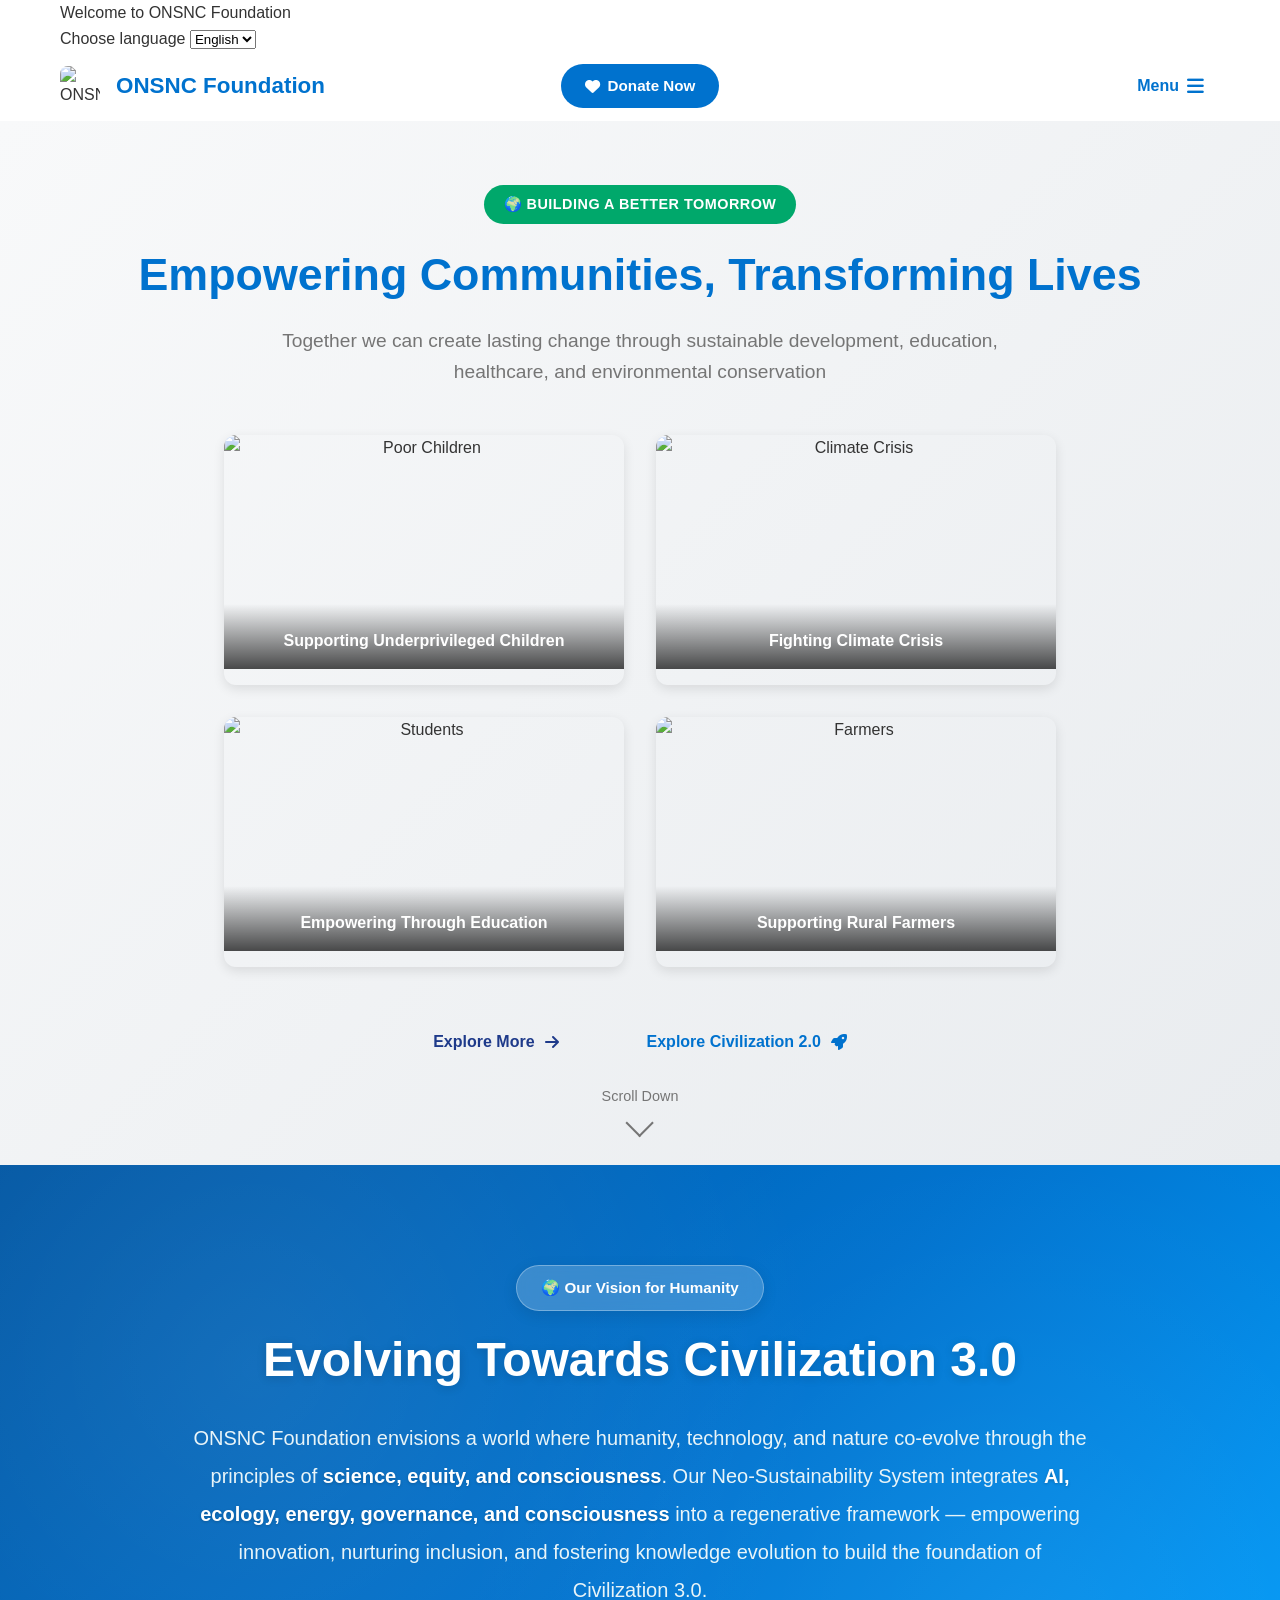
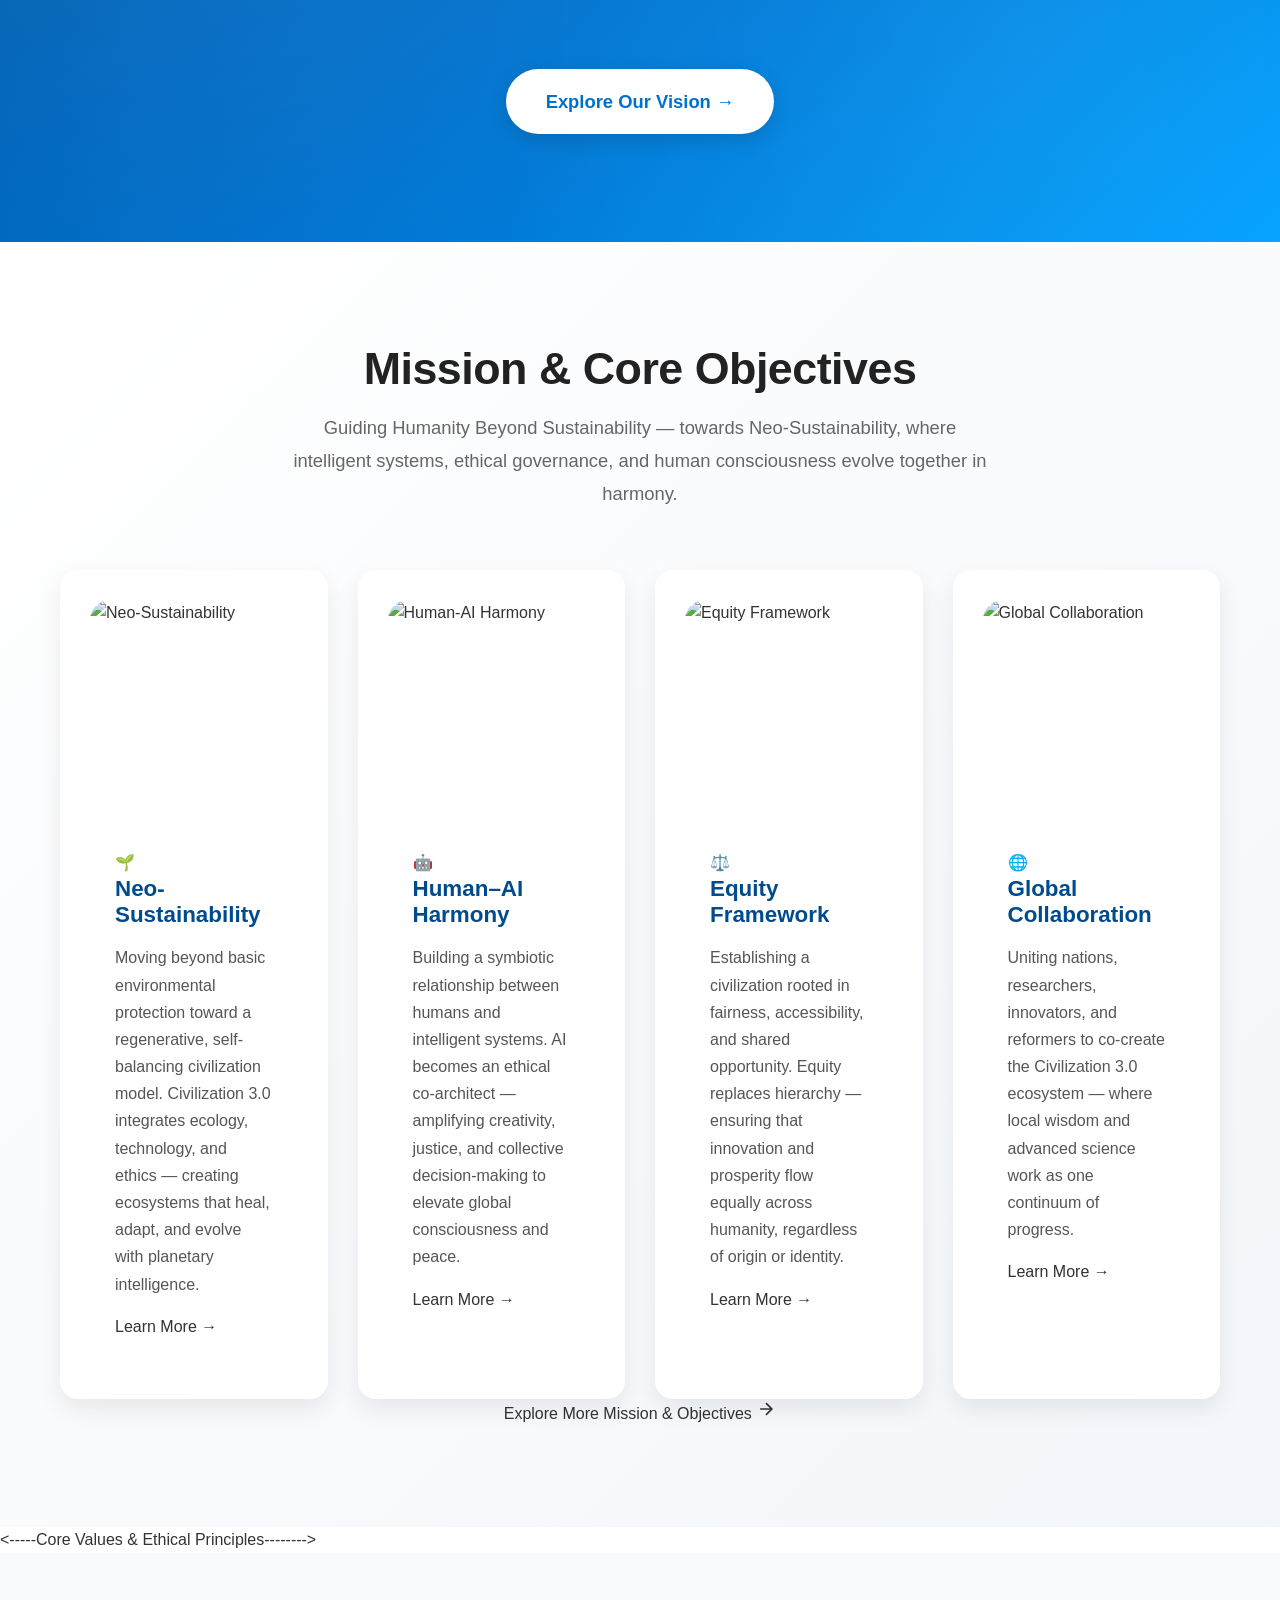
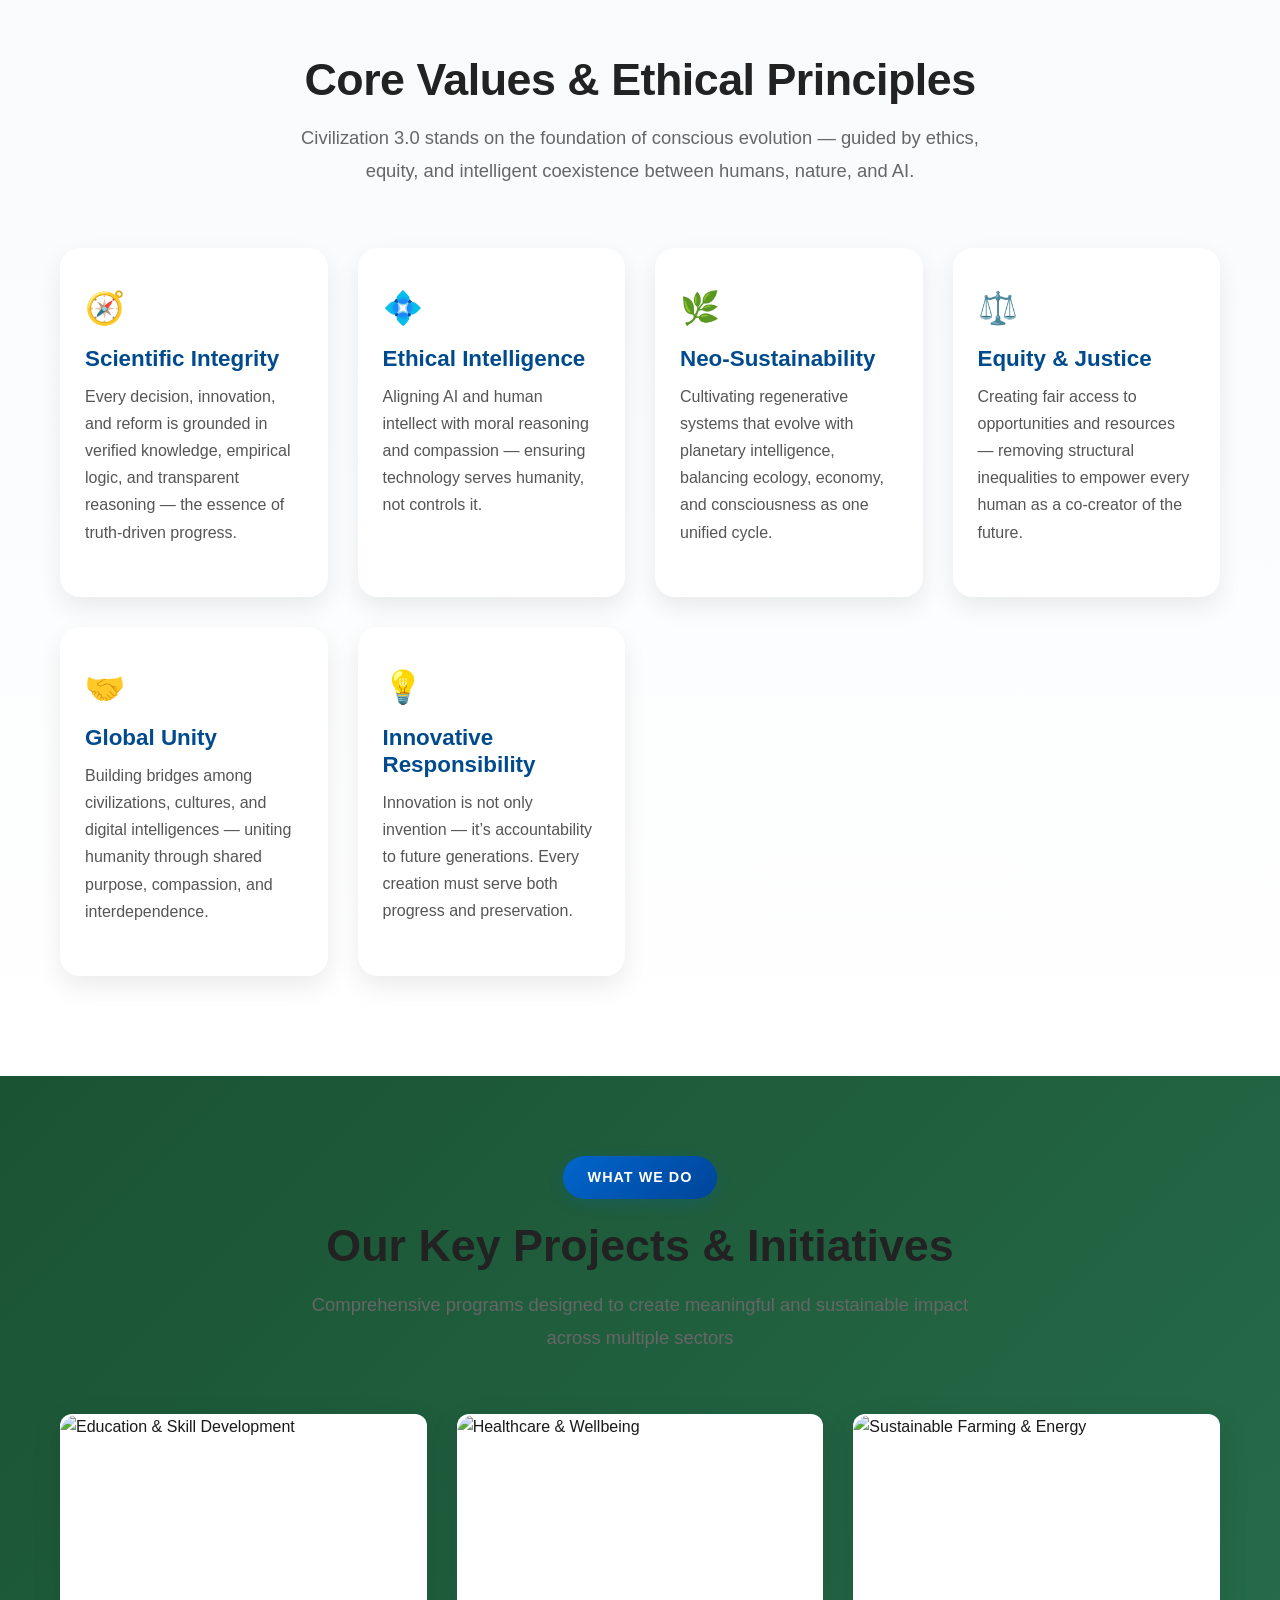
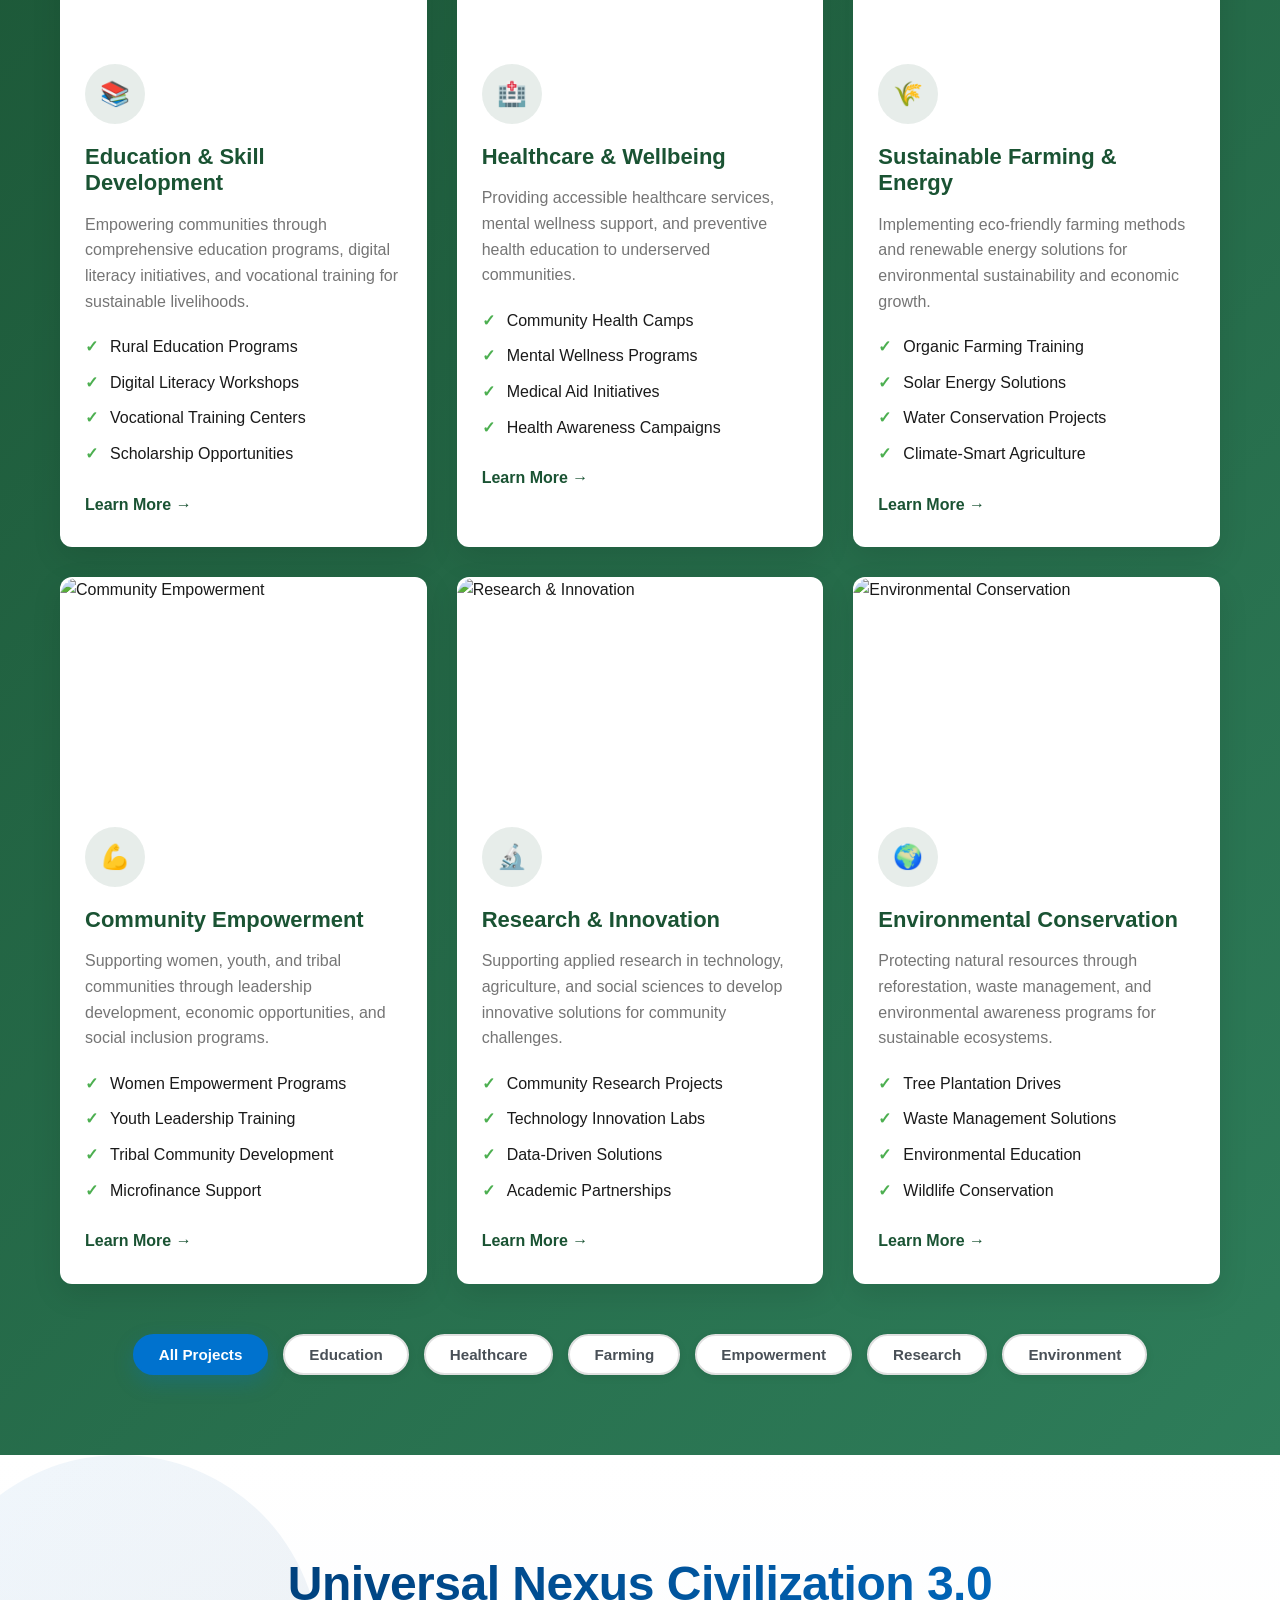
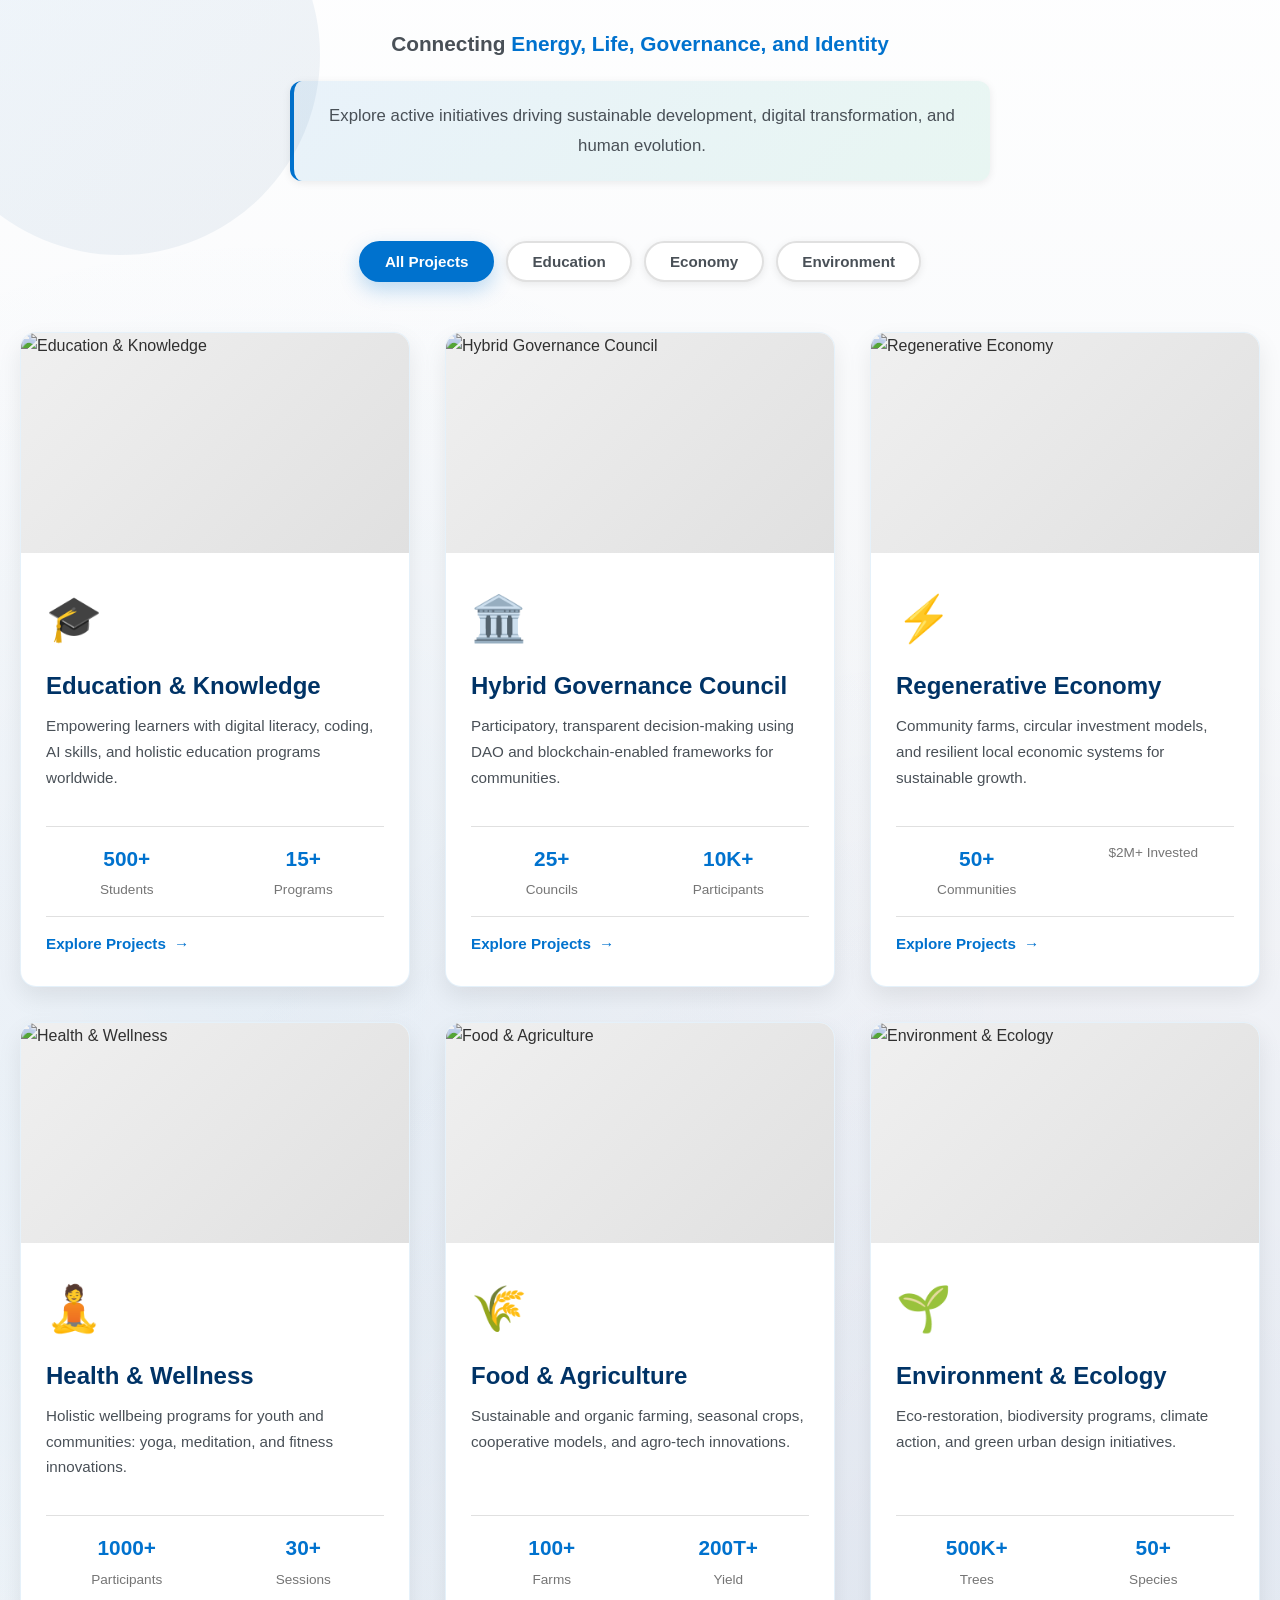
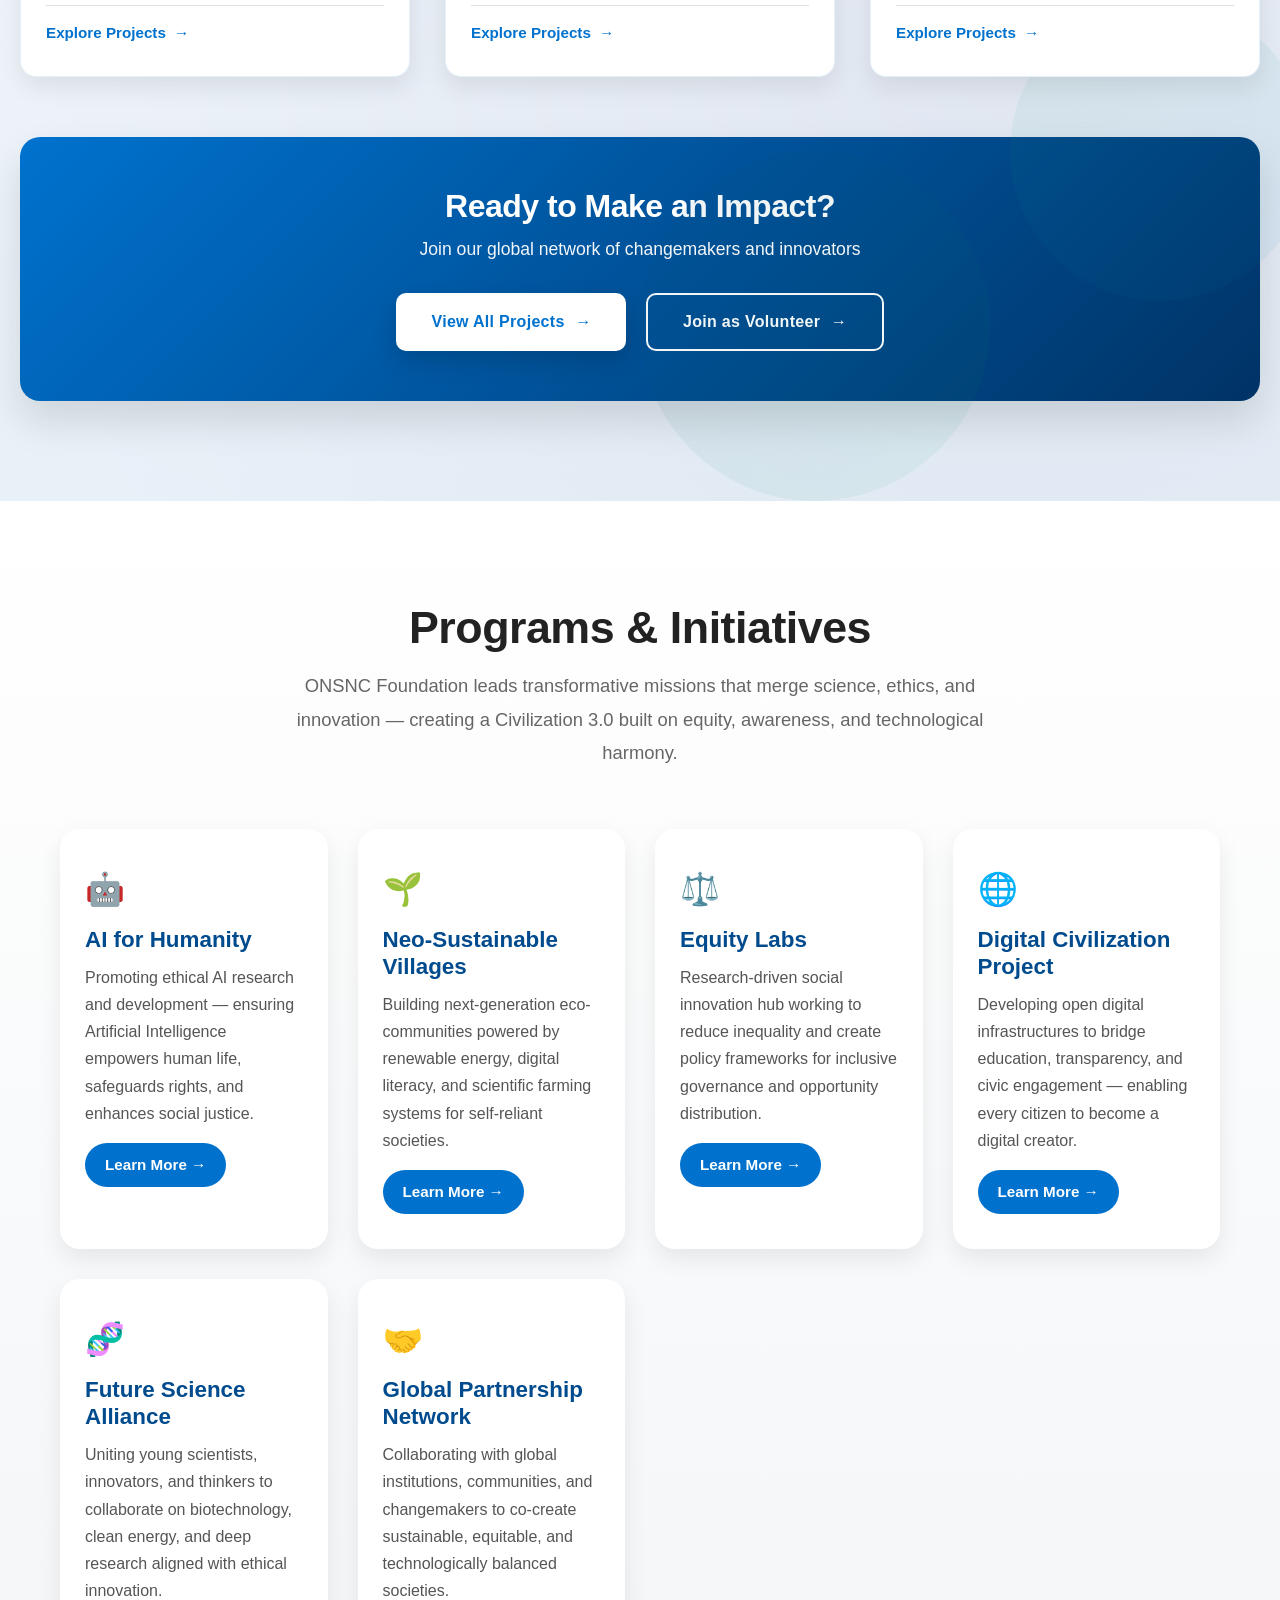
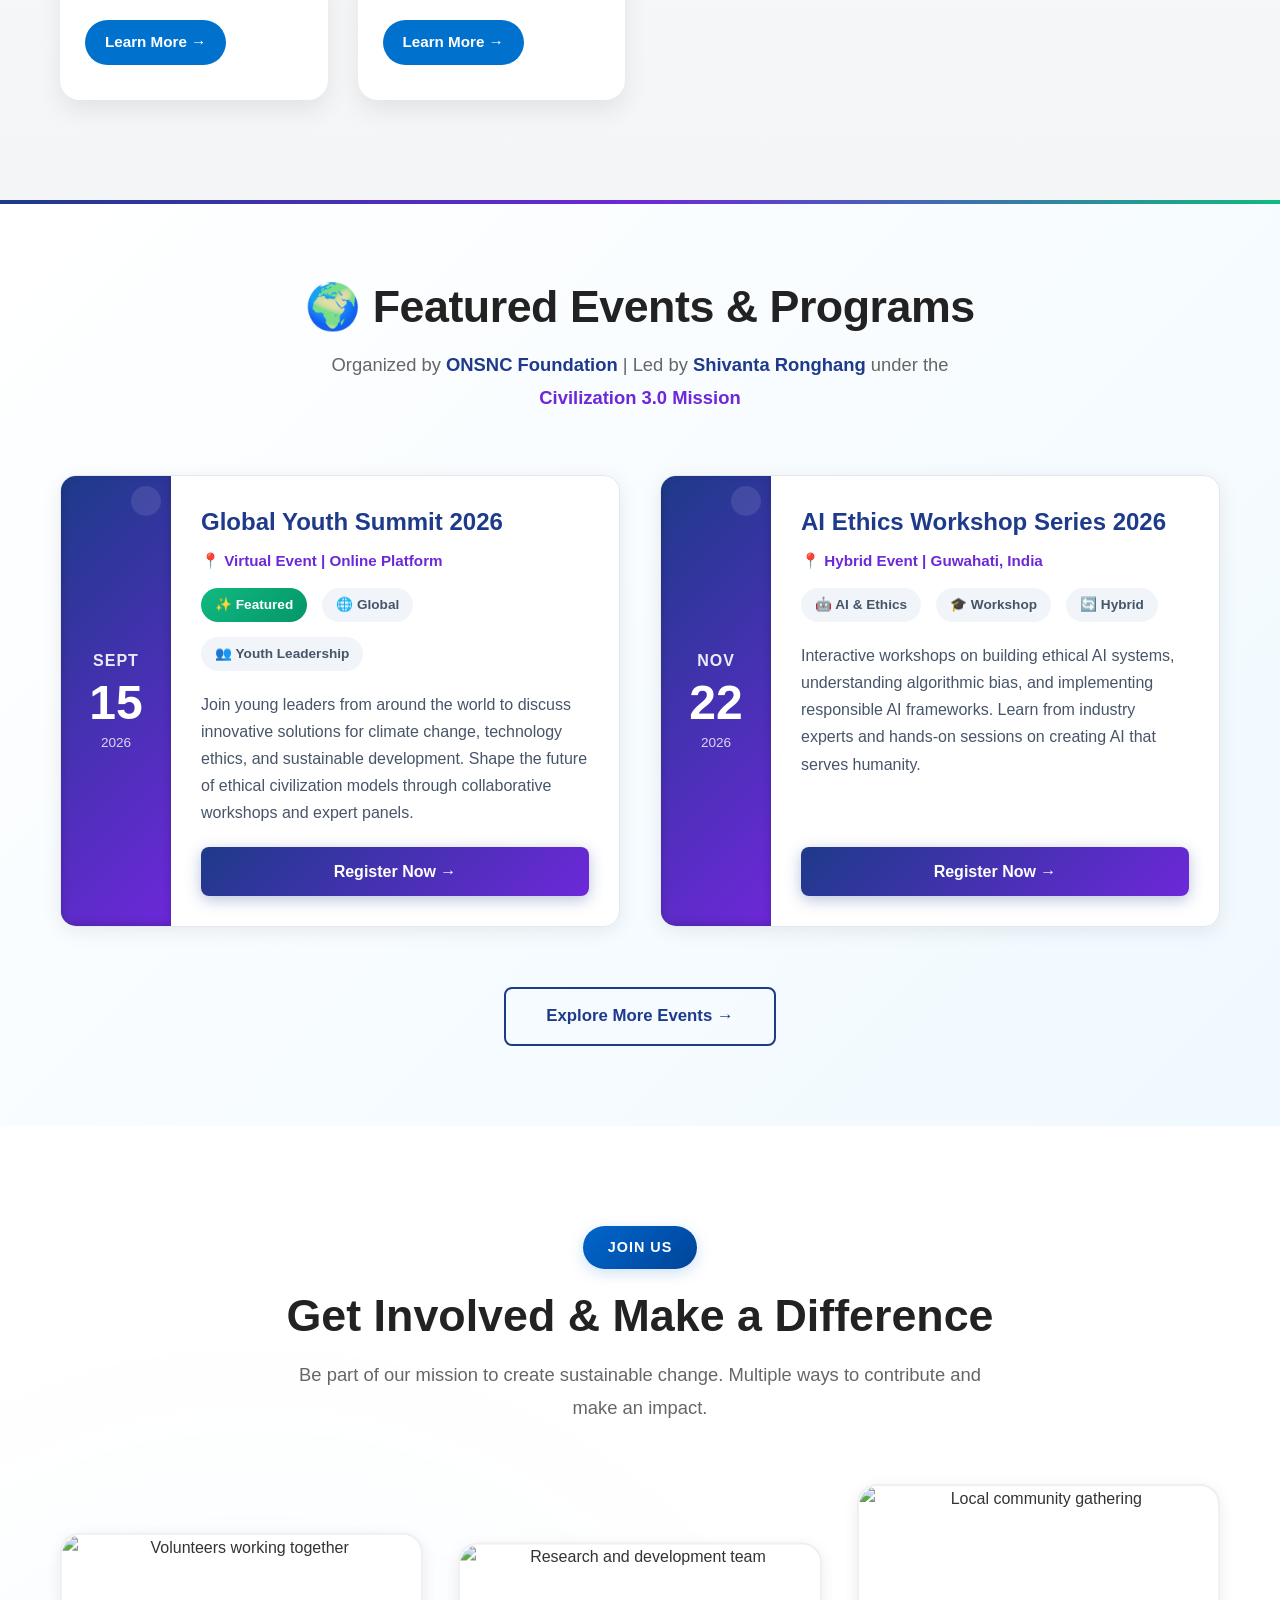
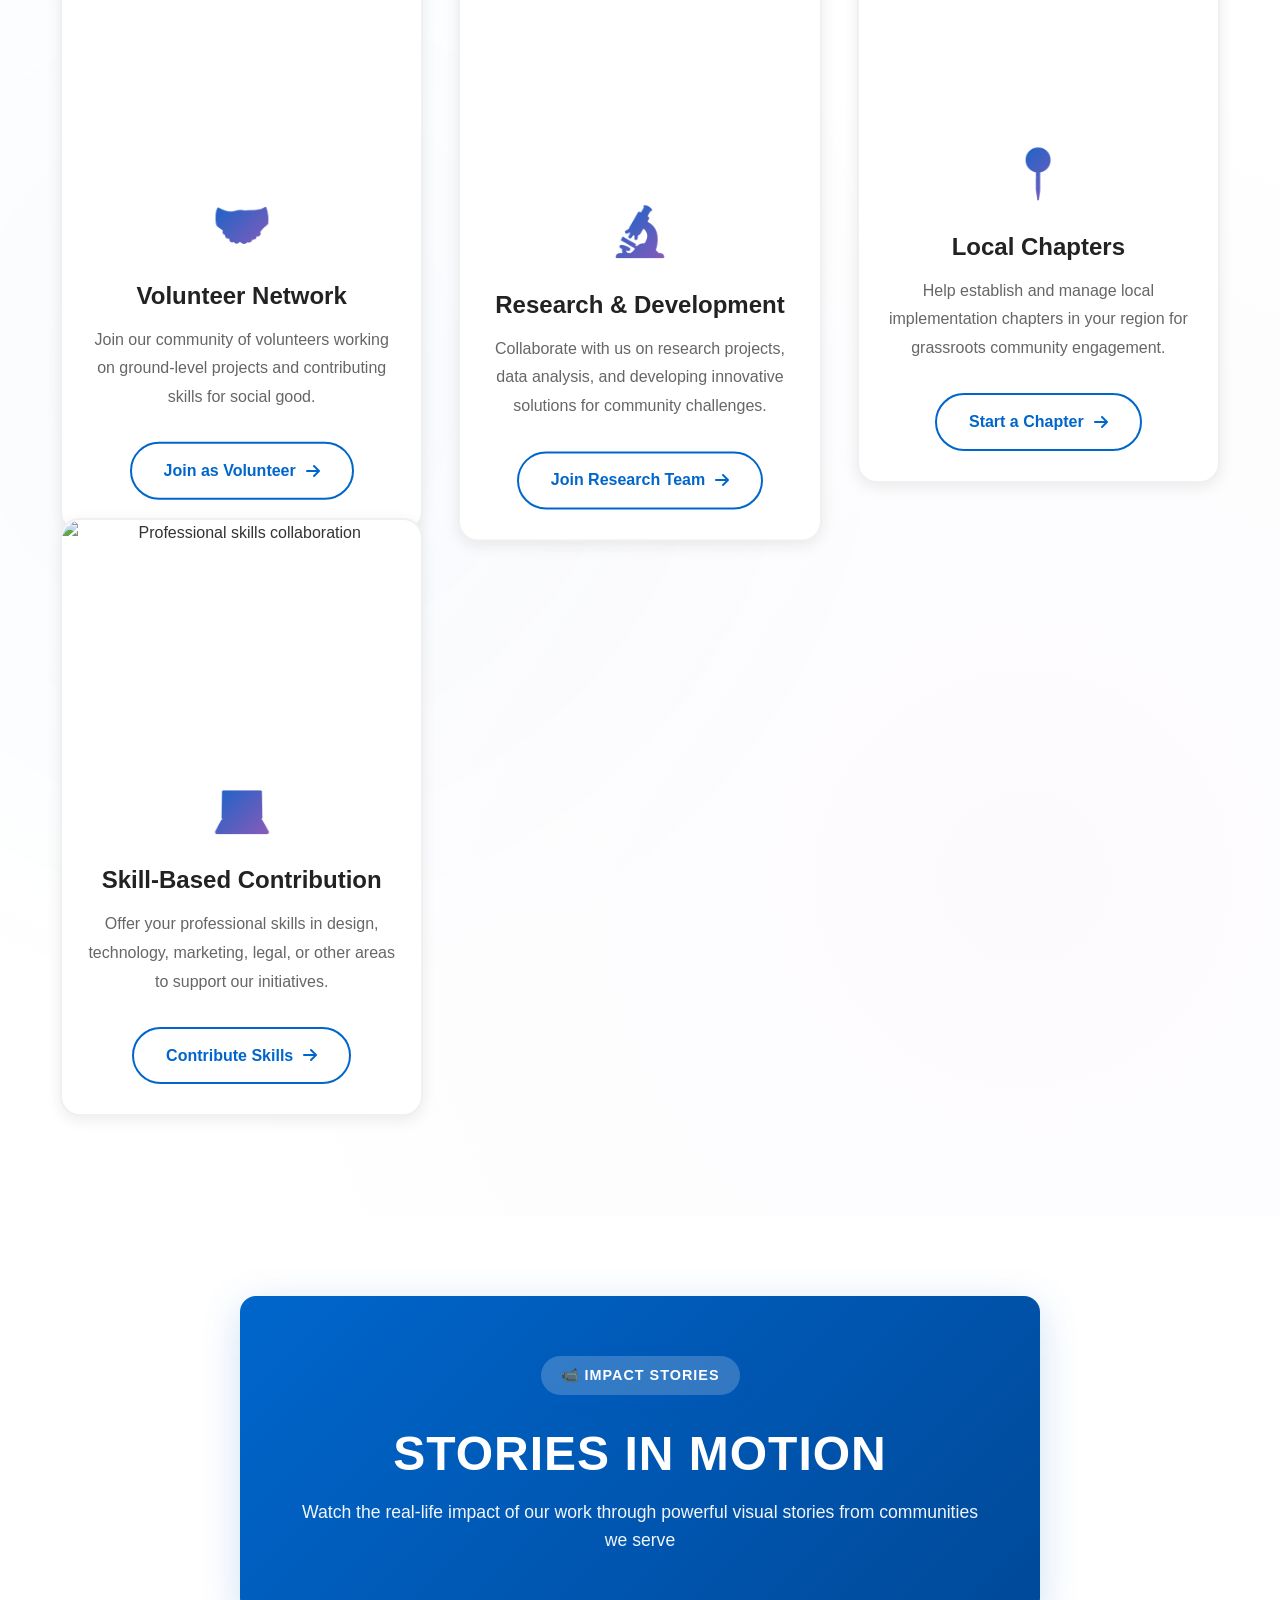
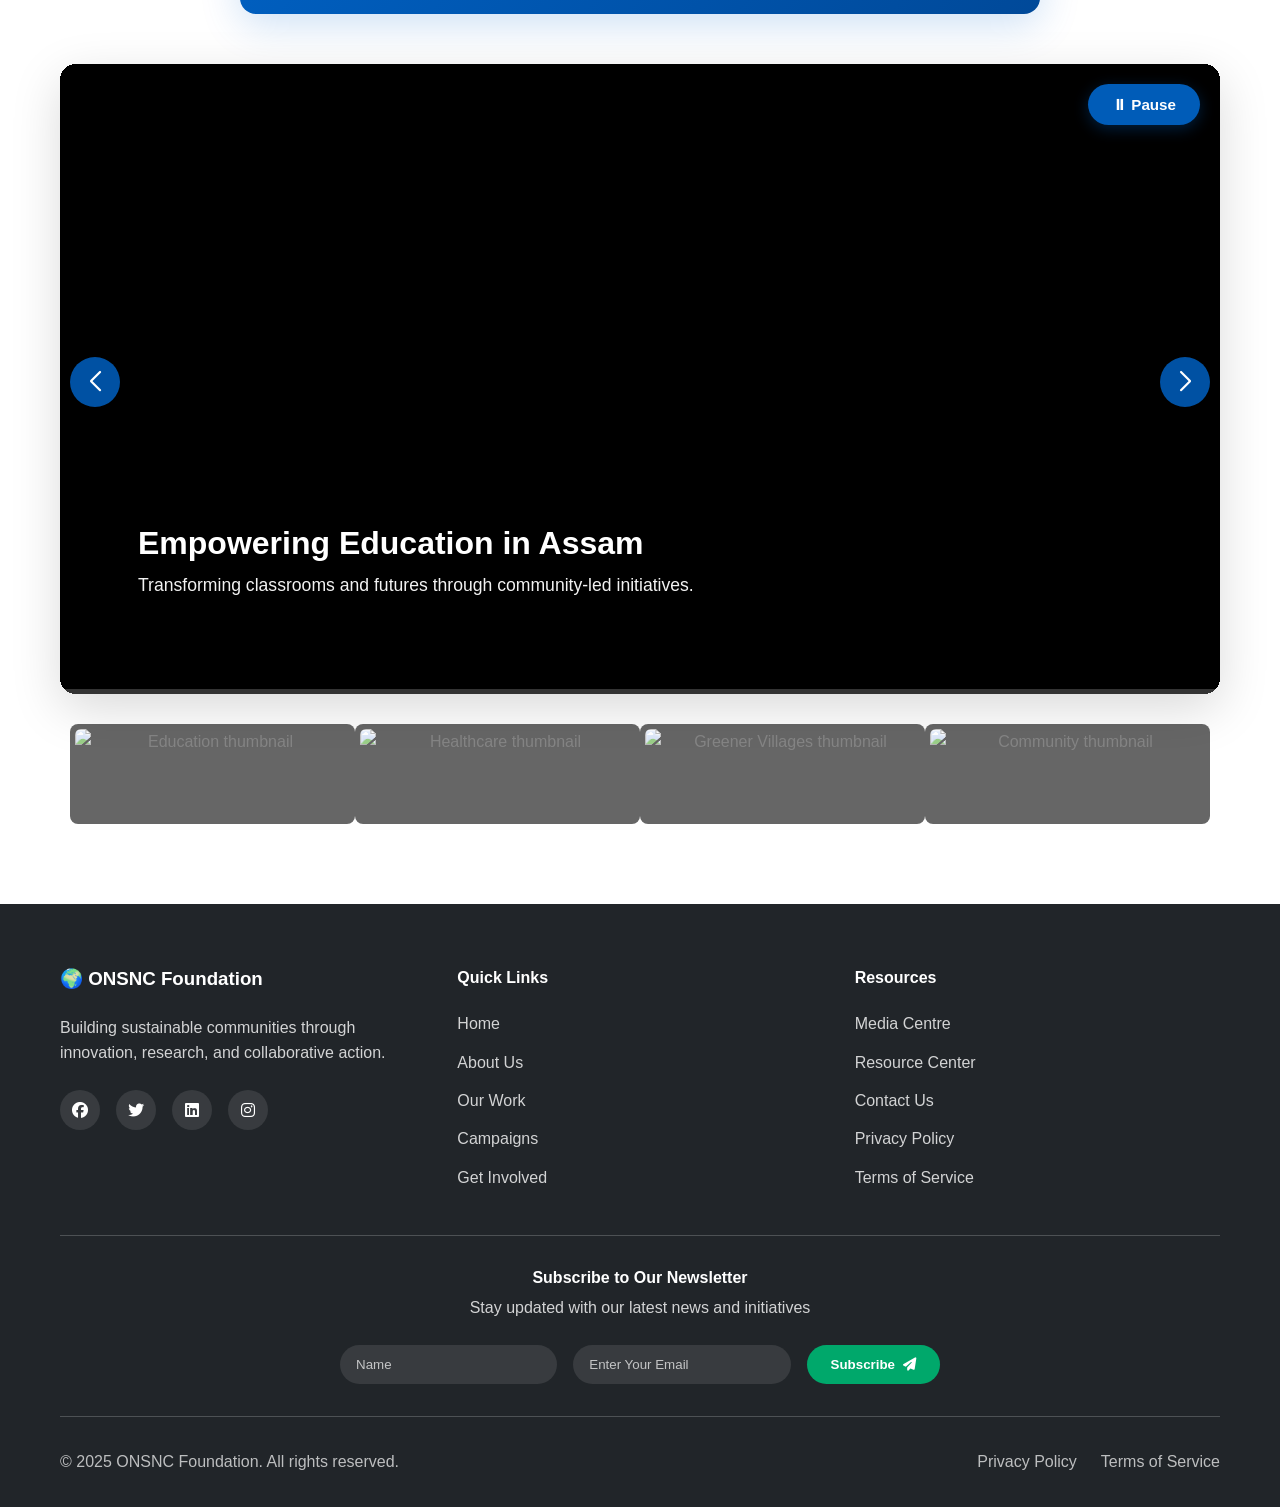
==== index.html @ ec555a2a "Update index.html" ====
<!DOCTYPE html>
<html lang="en">
<head>
  <meta charset="UTF-8">
  <meta name="viewport" content="width=device-width, initial-scale=1.0">
  <title>ONSNC Foundation - Building a Better Tomorrow</title>
  <meta name="description" content="ONSNC Foundation - Driving sustainable community projects, research, and global impact initiatives">
  <link href="https://fonts.googleapis.com/css2?family=Poppins:wght@300;400;600;700;800&display=swap" rel="stylesheet">
  <link rel="stylesheet" href="https://cdnjs.cloudflare.com/ajax/libs/font-awesome/6.4.0/css/all.min.css">
  <!-- Swiper CSS -->
  <link rel="stylesheet" href="https://cdn.jsdelivr.net/npm/swiper@11/swiper-bundle.min.css"/>
  
  <!-- Global CSS -->
  <link rel="stylesheet" href="global.css">
  
  <!-- Section CSS Files -->
  <link rel="stylesheet" href="hero-section.css">
    <link rel="stylesheet" href="ngo-vision-section.css">
  <link rel="stylesheet" href="mission-section.css">
  <link rel="stylesheet" href="values-ethical-principles-section.css">
  <link rel="stylesheet" href="project-initiatives.css">
  <link rel="stylesheet" href="project-section.css">
  <link rel="stylesheet" href="programs-initiatives-section.css">
  <link rel="stylesheet" href="events-section.css">
  <link rel="stylesheet" href="get-involved-section.css">
  <link rel="stylesheet" href="media-section.css">
  <link rel="stylesheet" href="ngo-stories-motion.css">
</head>
<body>

  <!-- 🌐 Top Header with Language Switcher -->
  <div class="container">
    <a href="/" class="brand" id="onsnc-brand" aria-label="ONSNC Foundation" data-i18n="hero_title">Welcome to ONSNC Foundation</a>

    <div class="lang-switch" aria-label="Language selector">
      <label for="lang-select" class="visually-hidden" id="lang-label" data-i18n="arialanglabel">Choose language</label>
      <select id="lang-select" aria-labelledby="lang-label" aria-live="polite">
        <option value="en">English</option>
        <option value="hi">हिन्दी</option>
        <option value="as">অসমীয়া</option>
      </select>
    </div>
  </div>

  <!-- ================= HEADER SECTION ================= -->
  <header id="header">
    <nav class="navbar">
      <div class="nav-container">
        <!-- Left: Logo + Foundation Name -->
        <div class="header-left">
          <div class="logo">
            <a href="index.html">
              <img src="https://via.placeholder.com/40x40?text=ONSNC" alt="ONSNC Foundation Logo" class="logo-img">
            </a>
          </div>
          <div class="foundation-name">
            <h1>ONSNC Foundation</h1>
          </div>
        </div>

        <!-- Center: Donate Now Button -->
        <div class="header-center">
          <a href="donate.html" class="btn-donate-header">
            <i class="fas fa-heart"></i>
            <span>Donate Now</span>
          </a>
        </div>

        <!-- Right: Navigation Menu -->
        <div class="header-right">
          <button class="nav-menu-btn" id="navMenuBtn">
            <span class="menu-text">Menu</span>
            <i class="fas fa-bars"></i>
          </button>
        </div>
      </div>
      
      <!-- Dropdown Navigation Menu -->
      <div class="nav-dropdown-panel" id="navDropdownPanel">
        <ul class="nav-dropdown-list">
          <li><a href="index.html"><i class="fas fa-home"></i> Home</a></li>
          <li><a href="about.html"><i class="fas fa-info-circle"></i> About Us</a></li>
          <li><a href="ourwork.html"><i class="fas fa-briefcase"></i> Our Work</a></li>
          <li><a href="campaigns.html"><i class="fas fa-bullhorn"></i> Campaigns</a></li>
          <li><a href="get-involved.html"><i class="fas fa-hands-helping"></i> Get Involved</a></li>
          <li><a href="media-center.html"><i class="fas fa-photo-video"></i> Media Centre</a></li>
          <li><a href="resources"><i class="fas fa-book"></i> Resource Center</a></li>
          <li><a href="ngo-contact.html"><i class="fas fa-envelope"></i> Contact Us</a></li>
          <li class="donate-link-mobile">
            <a href="donate.html" class="btn-donate-menu">
              <i class="fas fa-heart"></i>
              <span>Donate Now</span>
            </a>
          </li>
        </ul>
      </div>
    </nav>
  </header>
  


  <!-- ================= HERO SECTION ================= -->
  <section id="ngo-hero">
    <div class="hero-content-wrapper">
      <div class="hero-content">
        <span class="hero-badge">🌍 Building a Better Tomorrow</span>
        <h1 class="hero-title">
          <span class="title-highlight">Empowering Communities, Transforming Lives</span>
        </h1>
        <p class="hero-description">Together we can create lasting change through sustainable development, education, healthcare, and environmental conservation</p>
        
        <!-- Photo Grid - 2 columns (left and right) -->
        <div class="hero-photo-grid">
          <!-- Left Column -->
          <div class="hero-photo-column">
            <div class="hero-photo-item">
              <img src="https://images.unsplash.com/photo-1488521787991-ed7bbaae773c?w=400&h=300&fit=crop" alt="Poor Children" class="hero-photo">
              <p class="photo-tagline">Supporting Underprivileged Children</p>
            </div>
            <div class="hero-photo-item">
              <img src="https://images.unsplash.com/photo-1503676260728-1c00da094a0b?w=400&h=300&fit=crop" alt="Students" class="hero-photo">
              <p class="photo-tagline">Empowering Through Education</p>
            </div>
          </div>
          
          <!-- Right Column -->
          <div class="hero-photo-column">
            <div class="hero-photo-item">
              <img src="https://images.unsplash.com/photo-1611273426858-450d8e3c9fce?w=400&h=300&fit=crop" alt="Climate Crisis" class="hero-photo">
              <p class="photo-tagline">Fighting Climate Crisis</p>
            </div>
            <div class="hero-photo-item">
              <img src="https://images.unsplash.com/photo-1625246333195-78d9c38ad449?w=400&h=300&fit=crop" alt="Farmers" class="hero-photo">
              <p class="photo-tagline">Supporting Rural Farmers</p>
            </div>
          </div>
        </div>
        
        <div class="hero-buttons">
          <a href="projects.html" class="btn btn-explore">
            <span>Explore More</span>
            <i class="fas fa-arrow-right"></i>
          </a>
          <a href="#civilization-nexus" class="btn btn-civilization">
            <span>Explore Civilization 2.0</span>
            <i class="fas fa-rocket"></i>
          </a>
        </div>
      </div>
    </div>

    <div class="scroll-indicator">
      <span>Scroll Down</span>
      <div class="scroll-arrow"></div>
    </div>
  </section>


  <!-- ================= ONSNC Foundation – Vision Section ================= -->
<section class="ngo-vision-section" id="vision">
  <div class="vision-container">
    <header class="vision-header">
      <span class="vision-badge">🌍 Our Vision for Humanity</span>
      <h2 class="vision-title">Evolving Towards Civilization 3.0</h2>
      <p class="vision-paragraph">
        ONSNC Foundation envisions a world where humanity, technology, and nature co-evolve through the principles of <span class="highlight-text">science, equity, and consciousness</span>. 
        Our Neo-Sustainability System integrates <span class="highlight-text">AI, ecology, energy, governance, and consciousness</span> into a regenerative framework — empowering innovation, nurturing inclusion, and fostering knowledge evolution to build the foundation of Civilization 3.0.
      </p>
    </header>

    <div class="vision-cta">
      <a href="vision.html" class="vision-btn">Explore Our Vision →</a>
    </div>
  </div>
</section>
  
  
  <!-- ================= MISSION SECTION ================= -->
<!-- ================= MISSION SECTION HTML ================= -->
<section id="mission" class="mission-section">
  <div class="mission-container">
    <div class="section-header">
      <h2 class="section-title">Mission & Core Objectives</h2>
      <p class="section-subtitle">
        Guiding Humanity Beyond Sustainability — towards <span class="highlight">Neo-Sustainability</span>, where
        intelligent systems, ethical governance, and human consciousness evolve
        together in harmony.
      </p>
    </div>

    <div class="mission-grid">
      <!-- Card 1: Neo-Sustainability -->
      <div class="mission-card">
        <div class="card-image">
          <img src="https://images.unsplash.com/photo-1441974231531-c6227db76b6e?w=400&h=250&fit=crop" alt="Neo-Sustainability" loading="lazy">
        </div>
        <div class="card-content">
          <div class="icon-wrapper">🌱</div>
          <h3>Neo-Sustainability</h3>
          <p>
            Moving beyond basic environmental protection toward a regenerative,
            self-balancing civilization model. Civilization 3.0 integrates ecology,
            technology, and ethics — creating ecosystems that heal, adapt, and evolve
            with planetary intelligence.
          </p>
          <a href="#neo-sustainability" class="learn-more-btn">
            Learn More <span class="arrow">→</span>
          </a>
        </div>
      </div>

      <!-- Card 2: Human-AI Harmony -->
      <div class="mission-card">
        <div class="card-image">
          <img src="https://images.unsplash.com/photo-1677442136019-21780ecad995?w=400&h=250&fit=crop" alt="Human-AI Harmony" loading="lazy">
        </div>
        <div class="card-content">
          <div class="icon-wrapper">🤖</div>
          <h3>Human–AI Harmony</h3>
          <p>
            Building a symbiotic relationship between humans and intelligent systems.
            AI becomes an ethical co-architect — amplifying creativity, justice, and
            collective decision-making to elevate global consciousness and peace.
          </p>
          <a href="#ai-harmony" class="learn-more-btn">
            Learn More <span class="arrow">→</span>
          </a>
        </div>
      </div>

      <!-- Card 3: Equity Framework -->
      <div class="mission-card">
        <div class="card-image">
          <img src="https://images.unsplash.com/photo-1529070538774-1843cb3265df?w=400&h=250&fit=crop" alt="Equity Framework" loading="lazy">
        </div>
        <div class="card-content">
          <div class="icon-wrapper">⚖️</div>
          <h3>Equity Framework</h3>
          <p>
            Establishing a civilization rooted in fairness, accessibility, and shared
            opportunity. Equity replaces hierarchy — ensuring that innovation and
            prosperity flow equally across humanity, regardless of origin or identity.
          </p>
          <a href="#equity" class="learn-more-btn">
            Learn More <span class="arrow">→</span>
          </a>
        </div>
      </div>

      <!-- Card 4: Global Collaboration -->
      <div class="mission-card">
        <div class="card-image">
          <img src="https://images.unsplash.com/photo-1551836022-d5d88e9218df?w=400&h=250&fit=crop" alt="Global Collaboration" loading="lazy">
        </div>
        <div class="card-content">
          <div class="icon-wrapper">🌐</div>
          <h3>Global Collaboration</h3>
          <p>
            Uniting nations, researchers, innovators, and reformers to co-create the
            Civilization 3.0 ecosystem — where local wisdom and advanced science work
            as one continuum of progress.
          </p>
          <a href="#collaboration" class="learn-more-btn">
            Learn More <span class="arrow">→</span>
          </a>
        </div>
      </div>
    </div>

    <!-- Explore More Button -->
    <div class="explore-more-container">
      <a href="#objectives" class="explore-more-btn">
        <span>Explore More Mission & Objectives</span>
        <svg width="20" height="20" viewBox="0 0 24 24" fill="none" stroke="currentColor" stroke-width="2">
          <path d="M5 12h14M12 5l7 7-7 7"/>
        </svg>
      </a>
    </div>
  </div>
</section>
  

  <-----Core Values & Ethical Principles-------->
  <section id="core-values" class="core-values-section">
  <div class="core-container">
    <div class="section-header">
      <h2 class="section-title">Core Values & Ethical Principles</h2>
      <p class="section-subtitle">
        Civilization 3.0 stands on the foundation of conscious evolution — guided by
        ethics, equity, and intelligent coexistence between humans, nature, and AI.
      </p>
    </div>

    <div class="values-grid">
      <div class="value-card">
        <div class="icon">🧭</div>
        <h3>Scientific Integrity</h3>
        <p>
          Every decision, innovation, and reform is grounded in verified knowledge,
          empirical logic, and transparent reasoning — the essence of truth-driven progress.
        </p>
      </div>

      <div class="value-card">
        <div class="icon">💠</div>
        <h3>Ethical Intelligence</h3>
        <p>
          Aligning AI and human intellect with moral reasoning and compassion — ensuring
          technology serves humanity, not controls it.
        </p>
      </div>

      <div class="value-card">
        <div class="icon">🌿</div>
        <h3>Neo-Sustainability</h3>
        <p>
          Cultivating regenerative systems that evolve with planetary intelligence,
          balancing ecology, economy, and consciousness as one unified cycle.
        </p>
      </div>

      <div class="value-card">
        <div class="icon">⚖️</div>
        <h3>Equity & Justice</h3>
        <p>
          Creating fair access to opportunities and resources — removing structural
          inequalities to empower every human as a co-creator of the future.
        </p>
      </div>

      <div class="value-card">
        <div class="icon">🤝</div>
        <h3>Global Unity</h3>
        <p>
          Building bridges among civilizations, cultures, and digital intelligences —
          uniting humanity through shared purpose, compassion, and interdependence.
        </p>
      </div>

      <div class="value-card">
        <div class="icon">💡</div>
        <h3>Innovative Responsibility</h3>
        <p>
          Innovation is not only invention — it’s accountability to future generations.
          Every creation must serve both progress and preservation.
        </p>
      </div>
    </div>
  </div>
</section>
  

  <!-- ================= PROJECTS SECTION ================= -->
  <section id="projects">
    <div class="container">
      <div class="section-header">
        <span class="section-badge">What We Do</span>
        <h2>Our Key Projects & Initiatives</h2>
        <p>Comprehensive programs designed to create meaningful and sustainable impact across multiple sectors</p>
      </div>

      <div class="projects-grid">
        
        <div class="project-card" data-category="education">
          <img src="https://images.unsplash.com/photo-1523050854058-8df90110c9f1?ixlib=rb-4.0.3&ixid=M3wxMjA3fDB8MHxwaG90by1wYWdlfHx8fGVufDB8fHx8fA%3D%3D&auto=format&fit=crop&w=1000&q=80" alt="Education & Skill Development" class="card-image">
          <div class="card-content">
            <div class="card-icon">📚</div>
            <h3>Education & Skill Development</h3>
            <p>Empowering communities through comprehensive education programs, digital literacy initiatives, and vocational training for sustainable livelihoods.</p>
            <ul class="project-features">
              <li>Rural Education Programs</li>
              <li>Digital Literacy Workshops</li>
              <li>Vocational Training Centers</li>
              <li>Scholarship Opportunities</li>
            </ul>
            <a href="education.html" class="card-link">Learn More →</a>
          </div>
        </div>

        <div class="project-card" data-category="healthcare">
          <img src="https://images.unsplash.com/photo-1559757148-5c350d0d3c56?ixlib=rb-4.0.3&ixid=M3wxMjA3fDB8MHxwaG90by1wYWdlfHx8fGVufDB8fHx8fA%3D%3D&auto=format&fit=crop&w=1000&q=80" alt="Healthcare & Wellbeing" class="card-image">
          <div class="card-content">
            <div class="card-icon">🏥</div>
            <h3>Healthcare & Wellbeing</h3>
            <p>Providing accessible healthcare services, mental wellness support, and preventive health education to underserved communities.</p>
            <ul class="project-features">
              <li>Community Health Camps</li>
              <li>Mental Wellness Programs</li>
              <li>Medical Aid Initiatives</li>
              <li>Health Awareness Campaigns</li>
            </ul>
            <a href="#" class="card-link">Learn More →</a>
          </div>
        </div>

        <div class="project-card" data-category="farming">
          <img src="https://images.unsplash.com/photo-1464226184884-fa280b87c399?ixlib=rb-4.0.3&ixid=M3wxMjA3fDB8MHxwaG90by1wYWdlfHx8fGVufDB8fHx8fA%3D%3D&auto=format&fit=crop&w=1000&q=80" alt="Sustainable Farming & Energy" class="card-image">
          <div class="card-content">
            <div class="card-icon">🌾</div>
            <h3>Sustainable Farming & Energy</h3>
            <p>Implementing eco-friendly farming methods and renewable energy solutions for environmental sustainability and economic growth.</p>
            <ul class="project-features">
              <li>Organic Farming Training</li>
              <li>Solar Energy Solutions</li>
              <li>Water Conservation Projects</li>
              <li>Climate-Smart Agriculture</li>
            </ul>
            <a href="#" class="card-link">Learn More →</a>
          </div>
        </div>

        <div class="project-card" data-category="empowerment">
          <img src="https://images.unsplash.com/photo-1532629345422-7515f3d16bb6?ixlib=rb-4.0.3&ixid=M3wxMjA3fDB8MHxwaG90by1wYWdlfHx8fGVufDB8fHx8fA%3D%3D&auto=format&fit=crop&w=1000&q=80" alt="Community Empowerment" class="card-image">
          <div class="card-content">
            <div class="card-icon">💪</div>
            <h3>Community Empowerment</h3>
            <p>Supporting women, youth, and tribal communities through leadership development, economic opportunities, and social inclusion programs.</p>
            <ul class="project-features">
              <li>Women Empowerment Programs</li>
              <li>Youth Leadership Training</li>
              <li>Tribal Community Development</li>
              <li>Microfinance Support</li>
            </ul>
            <a href="#" class="card-link">Learn More →</a>
          </div>
        </div>

        <div class="project-card" data-category="research">
          <img src="https://images.unsplash.com/photo-1507413245164-6160d8298b31?ixlib=rb-4.0.3&ixid=M3wxMjA3fDB8MHxwaG90by1wYWdlfHx8fGVufDB8fHx8fA%3D%3D&auto=format&fit=crop&w=1000&q=80" alt="Research & Innovation" class="card-image">
          <div class="card-content">
            <div class="card-icon">🔬</div>
            <h3>Research & Innovation</h3>
            <p>Supporting applied research in technology, agriculture, and social sciences to develop innovative solutions for community challenges.</p>
            <ul class="project-features">
              <li>Community Research Projects</li>
              <li>Technology Innovation Labs</li>
              <li>Data-Driven Solutions</li>
              <li>Academic Partnerships</li>
            </ul>
            <a href="#" class="card-link">Learn More →</a>
          </div>
        </div>

        <div class="project-card" data-category="environment">
          <img src="https://images.unsplash.com/photo-1542601906990-b4d3fb778b09?ixlib=rb-4.0.3&ixid=M3wxMjA3fDB8MHxwaG90by1wYWdlfHx8fGVufDB8fHx8fA%3D%3D&auto=format&fit=crop&w=1000&q=80" alt="Environmental Conservation" class="card-image">
          <div class="card-content">
            <div class="card-icon">🌍</div>
            <h3>Environmental Conservation</h3>
            <p>Protecting natural resources through reforestation, waste management, and environmental awareness programs for sustainable ecosystems.</p>
            <ul class="project-features">
              <li>Tree Plantation Drives</li>
              <li>Waste Management Solutions</li>
              <li>Environmental Education</li>
              <li>Wildlife Conservation</li>
            </ul>
            <a href="#" class="card-link">Learn More →</a>
          </div>
        </div>

      </div>
      
      <!-- Filter buttons for JavaScript functionality -->
      <div class="filter-buttons">
        <button class="filter-btn active" data-filter="all">All Projects</button>
        <button class="filter-btn" data-filter="education">Education</button>
        <button class="filter-btn" data-filter="healthcare">Healthcare</button>
        <button class="filter-btn" data-filter="farming">Farming</button>
        <button class="filter-btn" data-filter="empowerment">Empowerment</button>
        <button class="filter-btn" data-filter="research">Research</button>
        <button class="filter-btn" data-filter="environment">Environment</button>
      </div>
    </div>
  </section>

  

<!-- Universal Nexus Civilization 3.0 Initiatives -->
<section class="nexus-section" aria-labelledby="nexus-title">
  <div class="nexus-container">
    <!-- Animated Background Elements -->
    <div class="nexus-bg-orbs">
      <div class="orb orb-1"></div>
      <div class="orb orb-2"></div>
      <div class="orb orb-3"></div>
    </div>

    <header class="nexus-header">
      <h2 id="nexus-title" class="nexus-title">Universal Nexus Civilization 3.0</h2>
      <p class="nexus-subtitle">Connecting <strong>Energy, Life, Governance, and Identity</strong></p>
      <p class="nexus-lead">
        Explore active initiatives driving sustainable development, digital transformation, and human evolution.
      </p>
    </header>

    <!-- Filter Tags -->
    <div class="nexus-filters">
      <button class="filter-btn active" data-filter="all">All Projects</button>
      <button class="filter-btn" data-filter="education">Education</button>
      <button class="filter-btn" data-filter="economy">Economy</button>
      <button class="filter-btn" data-filter="environment">Environment</button>
    </div>

    <!-- Initiatives Grid -->
    <div class="nexus-grid">
      <!-- Education & Knowledge -->
      <article class="nexus-card" data-category="education">
        <div class="nexus-card-image">
          <img src="https://images.unsplash.com/photo-1503676260728-1c00da068326?w=500&h=300&fit=crop" alt="Education & Knowledge" loading="lazy">
          <div class="image-overlay">
            <span class="category-badge">Education</span>
          </div>
        </div>
        <div class="nexus-card-content">
          <div class="nexus-icon">🎓</div>
          <h3>Education & Knowledge</h3>
          <p>Empowering learners with digital literacy, coding, AI skills, and holistic education programs worldwide.</p>
          <div class="nexus-stats">
            <span class="stat"><strong>500+</strong> Students</span>
            <span class="stat"><strong>15+</strong> Programs</span>
          </div>
          <a href="education.html" class="nexus-link">Explore Projects <span class="arrow">→</span></a>
        </div>
      </article>

      <!-- Hybrid Governance Council -->
      <article class="nexus-card" data-category="education">
        <div class="nexus-card-image">
          <img src="https://images.unsplash.com/photo-1552664730-d307ca884978?w=500&h=300&fit=crop" alt="Hybrid Governance Council" loading="lazy">
          <div class="image-overlay">
            <span class="category-badge">Governance</span>
          </div>
        </div>
        <div class="nexus-card-content">
          <div class="nexus-icon">🏛️</div>
          <h3>Hybrid Governance Council</h3>
          <p>Participatory, transparent decision-making using DAO and blockchain-enabled frameworks for communities.</p>
          <div class="nexus-stats">
            <span class="stat"><strong>25+</strong> Councils</span>
            <span class="stat"><strong>10K+</strong> Participants</span>
          </div>
          <a href="/foundation" class="nexus-link">Explore Projects <span class="arrow">→</span></a>
        </div>
      </article>

      <!-- Regenerative Economy -->
      <article class="nexus-card" data-category="economy">
        <div class="nexus-card-image">
          <img src="https://images.unsplash.com/photo-1454165804606-c3d57bc86b40?w=500&h=300&fit=crop" alt="Regenerative Economy" loading="lazy">
          <div class="image-overlay">
            <span class="category-badge">Economy</span>
          </div>
        </div>
        <div class="nexus-card-content">
          <div class="nexus-icon">⚡</div>
          <h3>Regenerative Economy</h3>
          <p>Community farms, circular investment models, and resilient local economic systems for sustainable growth.</p>
          <div class="nexus-stats">
            <span class="stat"><strong>50+</strong> Communities</span>
            <span class="stat"><strong">$2M+</strong> Invested</span>
          </div>
          <a href="/foundation/farming" class="nexus-link">Explore Projects <span class="arrow">→</span></a>
        </div>
      </article>

      <!-- Health & Wellness -->
      <article class="nexus-card" data-category="education">
        <div class="nexus-card-image">
          <img src="https://images.unsplash.com/photo-1506126613408-eca07ce68773?w=500&h=300&fit=crop" alt="Health & Wellness" loading="lazy">
          <div class="image-overlay">
            <span class="category-badge">Health</span>
          </div>
        </div>
        <div class="nexus-card-content">
          <div class="nexus-icon">🧘</div>
          <h3>Health & Wellness</h3>
          <p>Holistic wellbeing programs for youth and communities: yoga, meditation, and fitness innovations.</p>
          <div class="nexus-stats">
            <span class="stat"><strong>1000+</strong> Participants</span>
            <span class="stat"><strong>30+</strong> Sessions</span>
          </div>
          <a href="/foundation/education" class="nexus-link">Explore Projects <span class="arrow">→</span></a>
        </div>
      </article>

      <!-- Food & Agriculture -->
      <article class="nexus-card" data-category="economy">
        <div class="nexus-card-image">
          <img src="https://images.unsplash.com/photo-1500382017468-f049863256f0?w=500&h=300&fit=crop" alt="Food & Agriculture" loading="lazy">
          <div class="image-overlay">
            <span class="category-badge">Agriculture</span>
          </div>
        </div>
        <div class="nexus-card-content">
          <div class="nexus-icon">🌾</div>
          <h3>Food & Agriculture</h3>
          <p>Sustainable and organic farming, seasonal crops, cooperative models, and agro-tech innovations.</p>
          <div class="nexus-stats">
            <span class="stat"><strong>100+</strong> Farms</span>
            <span class="stat"><strong>200T+</strong> Yield</span>
          </div>
          <a href="/foundation/farming" class="nexus-link">Explore Projects <span class="arrow">→</span></a>
        </div>
      </article>

      <!-- Environment & Ecology -->
      <article class="nexus-card" data-category="environment">
        <div class="nexus-card-image">
          <img src="https://images.unsplash.com/photo-1441974231531-c6227db76b6e?w=500&h=300&fit=crop" alt="Environment & Ecology" loading="lazy">
          <div class="image-overlay">
            <span class="category-badge">Environment</span>
          </div>
        </div>
        <div class="nexus-card-content">
          <div class="nexus-icon">🌱</div>
          <h3>Environment & Ecology</h3>
          <p>Eco-restoration, biodiversity programs, climate action, and green urban design initiatives.</p>
          <div class="nexus-stats">
            <span class="stat"><strong>500K+</strong> Trees</span>
            <span class="stat"><strong>50+</strong> Species</span>
          </div>
          <a href="/foundation/plantation" class="nexus-link">Explore Projects <span class="arrow">→</span></a>
        </div>
      </article>
    </div>

    <!-- CTA Section -->
    <div class="nexus-cta-section">
      <div class="nexus-cta-content">
        <h3>Ready to Make an Impact?</h3>
        <p>Join our global network of changemakers and innovators</p>
      </div>
      <div class="nexus-cta">
        <a href="ngo.html" class="nexus-btn primary">
          <span>View All Projects</span>
          <i class="arrow-icon">→</i>
        </a>
        <a href="ngo-getinvolved.html" class="nexus-btn secondary">
          <span>Join as Volunteer</span>
          <i class="arrow-icon">→</i>
        </a>
      </div>
    </div>
  </div>
</section>


  <section id="programs-initiatives" class="programs-section">
  <div class="programs-container">

    <div class="section-header">
      <h2 class="section-title">Programs & Initiatives</h2>
      <p class="section-subtitle">
        ONSNC Foundation leads transformative missions that merge science, ethics, and innovation 
        — creating a Civilization 3.0 built on equity, awareness, and technological harmony.
      </p>
    </div>

    <div class="programs-grid">

      <!-- Program 1 -->
      <div class="program-card">
        <div class="program-icon">🤖</div>
        <h3>AI for Humanity</h3>
        <p>
          Promoting ethical AI research and development — ensuring Artificial Intelligence 
          empowers human life, safeguards rights, and enhances social justice.
        </p>
        <a href="ai-humanity.html" class="program-btn">Learn More →</a>
      </div>

      <!-- Program 2 -->
      <div class="program-card">
        <div class="program-icon">🌱</div>
        <h3>Neo-Sustainable Villages</h3>
        <p>
          Building next-generation eco-communities powered by renewable energy, digital literacy, 
          and scientific farming systems for self-reliant societies.
        </p>
        <a href="neo-sustainability.html" class="program-btn">Learn More →</a>
      </div>

      <!-- Program 3 -->
      <div class="program-card">
        <div class="program-icon">⚖️</div>
        <h3>Equity Labs</h3>
        <p>
          Research-driven social innovation hub working to reduce inequality and create policy 
          frameworks for inclusive governance and opportunity distribution.
        </p>
        <a href="equity-labs.html" class="program-btn">Learn More →</a>
      </div>

      <!-- Program 4 -->
      <div class="program-card">
        <div class="program-icon">🌐</div>
        <h3>Digital Civilization Project</h3>
        <p>
          Developing open digital infrastructures to bridge education, transparency, and civic 
          engagement — enabling every citizen to become a digital creator.
        </p>
        <a href="digital-civilization.html" class="program-btn">Learn More →</a>
      </div>

      <!-- Program 5 -->
      <div class="program-card">
        <div class="program-icon">🧬</div>
        <h3>Future Science Alliance</h3>
        <p>
          Uniting young scientists, innovators, and thinkers to collaborate on biotechnology, 
          clean energy, and deep research aligned with ethical innovation.
        </p>
        <a href="future-science.html" class="program-btn">Learn More →</a>
      </div>

      <!-- Program 6 -->
      <div class="program-card">
        <div class="program-icon">🤝</div>
        <h3>Global Partnership Network</h3>
        <p>
          Collaborating with global institutions, communities, and changemakers to co-create 
          sustainable, equitable, and technologically balanced societies.
        </p>
        <a href="partnerships.html" class="program-btn">Learn More →</a>
      </div>

    </div>
  </div>
</section>


  
  <!-- Events Section -->
  <section id="events" class="events-section">
    <div class="container">
      <div class="section-header">
        <h2 class="section-title">🌍 Featured Events & Programs</h2>
        <p class="section-subtitle">
          Organized by <strong>ONSNC Foundation</strong> | Led by <strong>Shivanta Ronghang</strong> under the <em>Civilization 3.0 Mission</em>
        </p>
      </div>

      <div class="events-grid">
        <!-- Event Card 1 -->
        <article class="event-card" data-event-id="1">
          <div class="event-date">
            <span class="month">Sept</span>
            <span class="day">15</span>
            <span class="year">2026</span>
          </div>
          <div class="event-details">
            <h3>Global Youth Summit 2026</h3>
            <p class="event-location">📍 Virtual Event | Online Platform</p>
            <div class="event-meta">
              <span class="event-tag featured">✨ Featured</span>
              <span class="event-tag">🌐 Global</span>
              <span class="event-tag">👥 Youth Leadership</span>
            </div>
            <p class="event-description">
              Join young leaders from around the world to discuss innovative solutions for climate change, technology ethics, and sustainable development. Shape the future of ethical civilization models through collaborative workshops and expert panels.
            </p>
            <a href="events/global-youth-summit-2026.html" class="btn-register">Register Now →</a>
          </div>
        </article>
        
        <!-- Event Card 2 -->
        <article class="event-card" data-event-id="2">
          <div class="event-date">
            <span class="month">Nov</span>
            <span class="day">22</span>
            <span class="year">2026</span>
          </div>
          <div class="event-details">
            <h3>AI Ethics Workshop Series 2026</h3>
            <p class="event-location">📍 Hybrid Event | Guwahati, India</p>
            <div class="event-meta">
              <span class="event-tag">🤖 AI & Ethics</span>
              <span class="event-tag">🎓 Workshop</span>
              <span class="event-tag">🔄 Hybrid</span>
            </div>
            <p class="event-description">
              Interactive workshops on building ethical AI systems, understanding algorithmic bias, and implementing responsible AI frameworks. Learn from industry experts and hands-on sessions on creating AI that serves humanity.
            </p>
            <a href="events/ai-ethics-workshop-2026.html" class="btn-register">Register Now →</a>
          </div>
        </article>
      </div>

      <div class="more-events">
        <a href="events.html" class="btn-explore">Explore More Events →</a>
      </div>
    </div>
  </section>

  
  
  <!-- ================= GET INVOLVED SECTION ================= -->
  <!-- ================= GET INVOLVED SECTION WITH IMAGES ================= -->
<section id="get-involved">
  <div class="container">
    <div class="section-header">
      <span class="section-badge">Join Us</span>
      <h2>Get Involved & Make a Difference</h2>
      <p>Be part of our mission to create sustainable change. Multiple ways to contribute and make an impact.</p>
    </div>

    <div class="involvement-grid">
      
      <!-- Card 1: Volunteer Network -->
      <div class="involvement-card">
        <div class="card-image">
          <img src="https://images.unsplash.com/photo-1559027615-cd4628902d4a?w=400&h=250&fit=crop&q=80" 
               alt="Volunteers working together" 
               loading="lazy">
        </div>
        <div class="card-content">
          <div class="involvement-icon">🤝</div>
          <h3>Volunteer Network</h3>
          <p>Join our community of volunteers working on ground-level projects and contributing skills for social good.</p>
          <a href="volunteer.html" class="btn btn-outline">
            <span>Join as Volunteer</span>
            <i class="fas fa-arrow-right"></i>
          </a>
        </div>
      </div>

      <!-- Card 2: Research & Development -->
      <div class="involvement-card">
        <div class="card-image">
          <img src="https://images.unsplash.com/photo-1532094349884-543bc11b234d?w=400&h=250&fit=crop&q=80" 
               alt="Research and development team" 
               loading="lazy">
        </div>
        <div class="card-content">
          <div class="involvement-icon">🔬</div>
          <h3>Research & Development</h3>
          <p>Collaborate with us on research projects, data analysis, and developing innovative solutions for community challenges.</p>
          <a href="research.html" class="btn btn-outline">
            <span>Join Research Team</span>
            <i class="fas fa-arrow-right"></i>
          </a>
        </div>
      </div>

      <!-- Card 3: Local Chapters -->
      <div class="involvement-card">
        <div class="card-image">
          <img src="https://images.unsplash.com/photo-1521737711867-e3b97375f902?w=400&h=250&fit=crop&q=80" 
               alt="Local community gathering" 
               loading="lazy">
        </div>
        <div class="card-content">
          <div class="involvement-icon">📍</div>
          <h3>Local Chapters</h3>
          <p>Help establish and manage local implementation chapters in your region for grassroots community engagement.</p>
          <a href="localchapters.html" class="btn btn-outline">
            <span>Start a Chapter</span>
            <i class="fas fa-arrow-right"></i>
          </a>
        </div>
      </div>

      <!-- Card 4: Skill-Based Contribution -->
      <div class="involvement-card">
        <div class="card-image">
          <img src="https://images.unsplash.com/photo-1522071820081-009f0129c71c?w=400&h=250&fit=crop&q=80" 
               alt="Professional skills collaboration" 
               loading="lazy">
        </div>
        <div class="card-content">
          <div class="involvement-icon">💻</div>
          <h3>Skill-Based Contribution</h3>
          <p>Offer your professional skills in design, technology, marketing, legal, or other areas to support our initiatives.</p>
          <a href="skill-contribution.html" class="btn btn-outline">
            <span>Contribute Skills</span>
            <i class="fas fa-arrow-right"></i>
          </a>
        </div>
      </div>

    </div>
  </div>
</section>

<!-- Alternative: If you want to use your own images, replace URLs with these: -->
<!--
Card 1 (Volunteer): https://images.unsplash.com/photo-1559027615-cd4628902d4a
Card 2 (Research): https://images.unsplash.com/photo-1532094349884-543bc11b234d
Card 3 (Local): https://images.unsplash.com/photo-1521737711867-e3b97375f902
Card 4 (Skills): https://images.unsplash.com/photo-1522071820081-009f0129c71c
-->


  <!-- ================= ONSNC FOUNDATION MEDIA SECTION ================= -->
  
  

  <!-- ================= STORIES IN MOTION SECTION ================= -->
  <section id="stories-section">
    <div class="container">
      
      <!-- Blue Hero Header -->
      <div class="section-header">
        <span class="section-badge">📹 Impact Stories</span>
        <h2>Stories in Motion</h2>
        <p>Watch the real-life impact of our work through powerful visual stories from communities we serve</p>
      </div>

      <!-- Stories Motion Content -->
      <section class="stories-motion" aria-label="Stories in Motion video showcase">
        
        <button id="toggleAutoplay" class="autoplay-btn" aria-pressed="false" aria-label="Pause autoplay">⏸ Pause</button>

        <!-- Main Swiper -->
        <div class="swiper mySwiper">
          <div class="swiper-wrapper">

            <!-- Slide 1 -->
            <div class="swiper-slide">
              <div class="video-container">
                <video class="slide-video" muted playsinline preload="metadata" loop>
                  <source src="https://cdn.pixabay.com/vimeo/853678732/Aerial%20-%2091264.mp4?width=1280&hash=a4c4e79ded0fad0b24db49b79dfefb96d18db59b" type="video/mp4" />
                  Your browser does not support HTML5 video.
                </video>
                <div class="caption">
                  <h3>Empowering Education in Assam</h3>
                  <p>Transforming classrooms and futures through community-led initiatives.</p>
                </div>
              </div>
            </div>

            <!-- Slide 2 -->
            <div class="swiper-slide">
              <div class="video-container">
                <video class="slide-video" muted playsinline preload="metadata" loop>
                  <source src="https://cdn.pixabay.com/vimeo/539448829/Silhouettes%20-%2058142.mp4?width=1280&hash=f0b6806d76a6d90d7c6535de4e1fb3f5fc07fb5b" type="video/mp4" />
                </video>
                <div class="caption">
                  <h3>Healthcare Access for All</h3>
                  <p>Stories of hope and care from underserved rural communities.</p>
                </div>
              </div>
            </div>

            <!-- Slide 3 -->
            <div class="swiper-slide">
              <div class="video-container">
                <video class="slide-video" muted playsinline preload="metadata" loop>
                  <source src="https://cdn.pixabay.com/vimeo/400815088/Green%20-%2038655.mp4?width=1280&hash=23af0fc9af3ef6be8b0bb0e7bae34fbc8eb5fc4e" type="video/mp4" />
                </video>
                <div class="caption">
                  <h3>Greener Villages</h3>
                  <p>Environmental initiatives creating lasting change at the grassroots.</p>
                </div>
              </div>
            </div>

            <!-- Slide 4 -->
            <div class="swiper-slide">
              <div class="video-container">
                <video class="slide-video" muted playsinline preload="metadata" loop>
                  <source src="https://cdn.pixabay.com/vimeo/411003240/Handshake%20-%2039776.mp4?width=1280&hash=7a53d4b52b5be2e59d49c9d2c5c1a6db33c87bbc" type="video/mp4" />
                </video>
                <div class="caption">
                  <h3>Community Empowerment</h3>
                  <p>Building resilience and leadership for sustainable development.</p>
                </div>
              </div>
            </div>

          </div>

          <!-- Pagination + Arrows -->
          <div class="swiper-pagination"></div>
          <div class="swiper-button-next" aria-label="Next slide"></div>
          <div class="swiper-button-prev" aria-label="Previous slide"></div>

          <!-- Progress Bar -->
          <div class="progress-bar"><div class="progress-fill"></div></div>
        </div>

        <!-- Thumbnails -->
        <div class="swiper myThumbs" aria-label="Video thumbnails">
          <div class="swiper-wrapper">
            <div class="swiper-slide"><img src="https://cdn.pixabay.com/photo/2015/07/19/10/00/school-student-851328_640.jpg" alt="Education thumbnail" /></div>
            <div class="swiper-slide"><img src="https://cdn.pixabay.com/photo/2017/10/04/09/56/laboratory-2815641_640.jpg" alt="Healthcare thumbnail" /></div>
            <div class="swiper-slide"><img src="https://cdn.pixabay.com/photo/2016/11/29/13/14/attractive-1869761_640.jpg" alt="Greener Villages thumbnail" /></div>
            <div class="swiper-slide"><img src="https://cdn.pixabay.com/photo/2016/11/23/15/48/audience-1853662_640.jpg" alt="Community thumbnail" /></div>
          </div>
        </div>
      </section>

    </div>
  </section>

  <!-- Lightbox -->
  <div id="lightbox" class="lightbox" role="dialog" aria-modal="true" aria-label="Video Lightbox">
    <span class="close" role="button" aria-label="Close">&times;</span>
    <div class="lightbox-content">
      <video id="lightbox-video" controls playsinline></video>
    </div>
  </div>



  <!-- ================= FOOTER SECTION ================= -->
  <footer id="footer">
    <div class="footer-content">
      <div class="footer-grid">
        <div class="footer-col">
          <h3>🌍 ONSNC Foundation</h3>
          <p>Building sustainable communities through innovation, research, and collaborative action.</p>
          <div class="social-links">
            <a href="#" aria-label="Facebook"><i class="fab fa-facebook"></i></a>
            <a href="#" aria-label="Twitter"><i class="fab fa-twitter"></i></a>
            <a href="#" aria-label="LinkedIn"><i class="fab fa-linkedin"></i></a>
            <a href="#" aria-label="Instagram"><i class="fab fa-instagram"></i></a>
          </div>
        </div>
        <div class="footer-col">
          <h4>Quick Links</h4>
          <ul>
            <li><a href="index.html">Home</a></li>
            <li><a href="ngo-about.html">About Us</a></li>
            <li><a href="ourwork.html">Our Work</a></li>
            <li><a href="campaigns.html">Campaigns</a></li>
            <li><a href="get-involved.html">Get Involved</a></li>
          </ul>
        </div>
        <div class="footer-col">
          <h4>Resources</h4>
          <ul>
            <li><a href="media">Media Centre</a></li>
            <li><a href="#resources">Resource Center</a></li>
            <li><a href="ngo-contact.html">Contact Us</a></li>
            <li><a href="#">Privacy Policy</a></li>
            <li><a href="#">Terms of Service</a></li>
          </ul>
        </div>
      </div>

      <!-- Horizontal Line -->
      <hr class="footer-divider">

      <!-- Newsletter Section - Centered -->
      <div class="newsletter-section">
        <h4>Subscribe to Our Newsletter</h4>
        <p>Stay updated with our latest news and initiatives</p>
        <form class="newsletter-form" id="newsletterForm">
          <input type="text" name="name" placeholder="Name" required class="newsletter-input">
          <input type="email" name="email" placeholder="Enter Your Email" required class="newsletter-input">
          <button type="submit" class="btn-subscribe">
            <span>Subscribe</span>
            <i class="fas fa-paper-plane"></i>
          </button>
        </form>
      </div>

      <!-- Horizontal Line -->
      <hr class="footer-divider">

      <div class="footer-bottom">
        <p>&copy; 2025 ONSNC Foundation. All rights reserved.</p>
        <div class="footer-links">
          <a href="#">Privacy Policy</a>
          <a href="#">Terms of Service</a>
        </div>
      </div>
    </div>
  </footer>

   <!-- Global JavaScript -->
  <script src="global.js"></script>
  
  <!-- Section JavaScript Files -->
  <script src="header-language.js"></script>
  <script src="hero-section.js"></script>
  <script src="ngo-vision-section.js"></script>
  <script src="mission-section.js"></script>
  <script src="programs-initiatives-section.js"></script>
  <script src="project-initiatives.js"></script>
  <script src="project-section.js"></script>
  <script src="values-ethical-principles-section.js"></script>
  <script src="events-section.js"></script>
  <script src="get-involved-section.js"></script>
  <script src="ngo-stories-motion.js"></script>
  <script src="media-section.js"></script>
  <script src="top-header.js"></script>
  <script src="i18n.js"></script>
  <!-- Swiper JS -->
  <script src="https://cdn.jsdelivr.net/npm/swiper@11/swiper-bundle.min.js"></script>
  
  <!-- Section Loader -->
  <script>
    // Load sections dynamically
    document.addEventListener('DOMContentLoaded', function() {
      // Load Hero Section
      fetch('sections/hero-section.html')
        .then(response => response.text())
        .then(data => {
          document.getElementById('section-container').innerHTML += data;
        });
      
      // Load other sections similarly...
    });
  </script>
</body>
</html>
---- global.css ----
/* ================= GLOBAL STYLES ================= */
:root {
  --primary-color: #2c5530;
  --secondary-color: #4a7c59;
  --accent-color: #8fbc8f;
  --light-color: #f8f9fa;
  --dark-color: #212529;
  --text-color: #333;
  --text-light: #6c757d;
  --white: #ffffff;
  --shadow: 0 4px 12px rgba(0, 0, 0, 0.1);
  --transition: all 0.3s ease;
}

* {
  margin: 0;
  padding: 0;
  box-sizing: border-box;
}

html {
  scroll-behavior: smooth;
}

body {
  font-family: 'Poppins', sans-serif;
  line-height: 1.6;
  color: var(--text-color);
  overflow-x: hidden;
}

.container {
  width: 100%;
  max-width: 1200px;
  margin: 0 auto;
  padding: 0 20px;
}

h1, h2, h3, h4, h5 {
  font-weight: 700;
  line-height: 1.2;
  margin-bottom: 1rem;
}

p {
  margin-bottom: 1rem;
}

a {
  text-decoration: none;
  color: inherit;
}

ul {
  list-style: none;
}

img {
  max-width: 100%;
  height: auto;
  display: block;
}

.section-badge {
  display: inline-block;
  background-color: var(--accent-color);
  color: var(--white);
  padding: 6px 16px;
  border-radius: 50px;
  font-size: 0.85rem;
  font-weight: 600;
  margin-bottom: 1rem;
  text-transform: uppercase;
  letter-spacing: 0.5px;
}

.section-header {
  text-align: center;
  max-width: 800px;
  margin: 0 auto 4rem;
}

.section-header h2 {
  font-size: 2.5rem;
  margin-bottom: 1rem;
}

.section-header p {
  font-size: 1.1rem;
  color: var(--text-light);
}

.btn {
  display: inline-flex;
  align-items: center;
  gap: 10px;
  padding: 12px 28px;
  border-radius: 50px;
  font-weight: 600;
  transition: var(--transition);
  cursor: pointer;
  border: none;
  font-size: 1rem;
}

.btn-explore {
  background-color: var(--primary-color);
  color: var(--white);
}

.btn-explore:hover {
  background-color: var(--secondary-color);
  transform: translateY(-3px);
}

.btn-civilization {
  background-color: transparent;
  color: var(--primary-color);
  border: 2px solid var(--primary-color);
}

.btn-civilization:hover {
  background-color: var(--primary-color);
  color: var(--white);
  transform: translateY(-3px);
}

.btn-outline {
  background-color: transparent;
  color: var(--primary-color);
  border: 2px solid var(--primary-color);
}

.btn-outline:hover {
  background-color: var(--primary-color);
  color: var(--white);
}

.btn-primary-white {
  background-color: var(--white);
  color: var(--primary-color);
}

.btn-primary-white:hover {
  background-color: var(--accent-color);
  color: var(--white);
}

.btn-secondary-white {
  background-color: transparent;
  color: var(--white);
  border: 2px solid var(--white);
}

.btn-secondary-white:hover {
  background-color: var(--white);
  color: var(--primary-color);
}


/* 🌐 Top Header Styles */
.top-header {
  background-color: #00264d; /* Dark Blue */
  color: #ffffff;
  display: flex;
  justify-content: space-between;
  align-items: center;
  padding: 6px 20px;
  font-size: 14px;
  font-family: 'Poppins', sans-serif;
  position: relative;
  z-index: 1001;
}

.top-header-left {
  font-weight: 500;
}

.top-header-right {
  position: relative;
}

/* Language button */
.lang-btn {
  background: transparent;
  border: none;
  color: #fff;
  font-size: 14px;
  cursor: pointer;
  font-weight: 500;
  display: flex;
  align-items: center;
  gap: 5px;
}

.lang-btn:hover {
  color: #00b4ff;
}

/* Dropdown Menu */
.language-dropdown {
  display: none;
  position: absolute;
  right: 0;
  top: 30px;
  background-color: #003366;
  list-style: none;
  margin: 0;
  padding: 5px 0;
  border-radius: 8px;
  min-width: 120px;
  box-shadow: 0 4px 8px rgba(0, 0, 0, 0.3);
}

.language-dropdown li {
  padding: 8px 12px;
  color: #fff;
  cursor: pointer;
  text-align: left;
}

.language-dropdown li:hover {
  background-color: #00509e;
}

/* Responsive */
@media (max-width: 768px) {
  .top-header {
    flex-direction: column;
    text-align: center;
  }
}



/* ================= HEADER SECTION ================= */
#header {
  position: sticky;
  top: 0;
  z-index: 1000;
  background-color: var(--white);
  box-shadow: var(--shadow);
  transition: var(--transition);
}

.navbar {
  padding: 0.8rem 0;
}

.nav-container {
  display: flex;
  justify-content: space-between;
  align-items: center;
  max-width: 1200px;
  margin: 0 auto;
  padding: 0 20px;
  gap: 1rem;
}

/* Left: Logo + Foundation Name */
.header-left {
  display: flex;
  align-items: center;
  gap: 1rem;
  flex: 1;
}

.logo {
  flex-shrink: 0;
}

.logo a {
  display: flex;
  align-items: center;
}

.logo-img {
  height: 40px;
  width: 40px;
  object-fit: contain;
  border-radius: 8px;
}

.foundation-name h1 {
  font-size: 1.4rem;
  margin-bottom: 0;
  color: var(--primary-color);
  white-space: nowrap;
}

/* Center: Donate Now Button */
.header-center {
  display: flex;
  justify-content: center;
  flex: 1;
}

.btn-donate-header {
  display: inline-flex;
  align-items: center;
  gap: 8px;
  background-color: var(--primary-color);
  color: var(--white);
  padding: 10px 24px;
  border-radius: 50px;
  font-weight: 600;
  font-size: 0.95rem;
  transition: var(--transition);
  white-space: nowrap;
}

.btn-donate-header:hover {
  background-color: var(--secondary-color);
  transform: translateY(-2px);
  box-shadow: 0 4px 12px rgba(44, 85, 48, 0.3);
}

/* Right: Navigation Menu Button */
.header-right {
  display: flex;
  justify-content: flex-end;
  flex: 1;
}

.nav-menu-btn {
  background: none;
  border: none;
  cursor: pointer;
  display: flex;
  align-items: center;
  gap: 8px;
  font-size: 1rem;
  color: var(--primary-color);
  font-weight: 600;
  padding: 10px 16px;
  border-radius: 8px;
  transition: var(--transition);
  white-space: nowrap;
}

.nav-menu-btn:hover {
  background-color: rgba(44, 85, 48, 0.1);
}

.nav-menu-btn i {
  font-size: 1.2rem;
}

/* Dropdown Navigation Menu */
.nav-dropdown-panel {
  position: absolute;
  top: 100%;
  left: 0;
  width: 100%;
  background-color: var(--white);
  box-shadow: 0 10px 15px rgba(0, 0, 0, 0.1);
  border-top: 1px solid rgba(0, 0, 0, 0.1);
  transform: translateY(-10px);
  opacity: 0;
  visibility: hidden;
  transition: var(--transition);
  z-index: 100;
}

.nav-dropdown-panel.active {
  transform: translateY(0);
  opacity: 1;
  visibility: visible;
}

.nav-dropdown-list {
  padding: 1.5rem 0;
  max-width: 1200px;
  margin: 0 auto;
  padding-left: 20px;
  padding-right: 20px;
}

.nav-dropdown-list li {
  margin-bottom: 0.5rem;
}

.nav-dropdown-list a {
  display: flex;
  align-items: center;
  gap: 10px;
  padding: 12px 0;
  font-weight: 500;
  transition: var(--transition);
  border-bottom: 1px solid rgba(0, 0, 0, 0.05);
}

.nav-dropdown-list a:hover {
  color: var(--primary-color);
  padding-left: 10px;
}

.nav-dropdown-list i {
  width: 20px;
  text-align: center;
}

.donate-link-mobile {
  margin-top: 1rem;
  padding-top: 1rem;
  border-top: 1px solid rgba(0, 0, 0, 0.1);
  display: none;
}

.btn-donate-menu {
  background-color: var(--primary-color);
  color: var(--white);
  padding: 12px 24px;
  border-radius: 50px;
  display: inline-flex;
  align-items: center;
  gap: 8px;
  transition: var(--transition);
  width: 100%;
  justify-content: center;
}

.btn-donate-menu:hover {
  background-color: var(--secondary-color);
  padding-left: 30px;
}

/* ================= FOOTER SECTION ================= */
#footer {
  background-color: var(--dark-color);
  color: var(--white);
  padding: 4rem 0 2rem;
}

.footer-content {
  max-width: 1200px;
  margin: 0 auto;
  padding: 0 20px;
}

.footer-grid {
  display: grid;
  grid-template-columns: repeat(auto-fit, minmax(250px, 1fr));
  gap: 2rem;
  margin-bottom: 2rem;
}

.footer-col h3, .footer-col h4 {
  margin-bottom: 1.5rem;
  color: var(--white);
}

.footer-col p {
  margin-bottom: 1.5rem;
  opacity: 0.8;
}

.footer-col ul li {
  margin-bottom: 0.8rem;
}

.footer-col ul li a {
  opacity: 0.8;
  transition: var(--transition);
}

.footer-col ul li a:hover {
  opacity: 1;
  color: var(--accent-color);
}

.social-links {
  display: flex;
  gap: 1rem;
}

.social-links a {
  display: flex;
  align-items: center;
  justify-content: center;
  width: 40px;
  height: 40px;
  background-color: rgba(255, 255, 255, 0.1);
  border-radius: 50%;
  transition: var(--transition);
}

.social-links a:hover {
  background-color: var(--accent-color);
  transform: translateY(-3px);
}

.footer-divider {
  border: none;
  height: 1px;
  background-color: rgba(255, 255, 255, 0.2);
  margin: 2rem 0;
}

.newsletter-section {
  text-align: center;
  max-width: 600px;
  margin: 0 auto;
}

.newsletter-section h4 {
  margin-bottom: 0.5rem;
}

.newsletter-section p {
  margin-bottom: 1.5rem;
  opacity: 0.8;
}

.newsletter-form {
  display: flex;
  flex-wrap: wrap;
  gap: 1rem;
  justify-content: center;
}

.newsletter-input {
  flex: 1;
  min-width: 200px;
  padding: 12px 16px;
  border: none;
  border-radius: 50px;
  background-color: rgba(255, 255, 255, 0.1);
  color: var(--white);
}

.newsletter-input::placeholder {
  color: rgba(255, 255, 255, 0.7);
}

.btn-subscribe {
  background-color: var(--accent-color);
  color: var(--white);
  border: none;
  padding: 12px 24px;
  border-radius: 50px;
  font-weight: 600;
  cursor: pointer;
  transition: var(--transition);
  display: flex;
  align-items: center;
  gap: 8px;
}

.btn-subscribe:hover {
  background-color: var(--primary-color);
}

.footer-bottom {
  display: flex;
  justify-content: space-between;
  align-items: center;
  flex-wrap: wrap;
  gap: 1rem;
}

.footer-bottom p {
  margin-bottom: 0;
  opacity: 0.7;
}

.footer-links {
  display: flex;
  gap: 1.5rem;
}

.footer-links a {
  opacity: 0.7;
  transition: var(--transition);
}

.footer-links a:hover {
  opacity: 1;
}

/* ================= RESPONSIVE STYLES ================= */
@media (max-width: 1024px) {
  .hero-title {
    font-size: 2.5rem;
  }
  
  .foundation-name h1 {
    font-size: 1.3rem;
  }
}

@media (max-width: 768px) {
  .nav-container {
    gap: 0.5rem;
  }
  
  .header-left {
    gap: 0.75rem;
  }
  
  .foundation-name h1 {
    font-size: 1.2rem;
  }
  
  .btn-donate-header {
    padding: 8px 16px;
    font-size: 0.9rem;
  }
  
  .nav-menu-btn {
    padding: 8px 12px;
    font-size: 0.9rem;
  }
  
  .hero-title {
    font-size: 2.2rem;
  }
  
  .section-header h2 {
    font-size: 2rem;
  }
  
  .footer-bottom {
    flex-direction: column;
    text-align: center;
  }
}

@media (max-width: 640px) {
  .header-center {
    display: none;
  }
  
  .donate-link-mobile {
    display: block;
  }
  
  .foundation-name h1 {
    font-size: 1.1rem;
  }
  
  .logo-img {
    height: 35px;
    width: 35px;
  }
  
  .nav-menu-btn .menu-text {
    display: none;
  }
  
  .nav-menu-btn {
    padding: 8px 10px;
  }
}

@media (max-width: 480px) {
  .foundation-name h1 {
    font-size: 1rem;
  }
  
  .logo-img {
    height: 30px;
    width: 30px;
  }
  
  .hero-title {
    font-size: 1.8rem;
  }
  
  .hero-description {
    font-size: 1rem;
  }
  
  .newsletter-form {
    flex-direction: column;
  }
  
  .newsletter-input {
    min-width: 100%;
  }
}

@media (max-width: 360px) {
  .nav-container {
    padding: 0 15px;
  }
  
  .header-left {
    gap: 0.5rem;
  }
  
  .foundation-name h1 {
    font-size: 0.9rem;
  }
}
---- hero-section.css ----
/* ================= HERO SECTION ================= */
#ngo-hero {
  position: relative;
  background: linear-gradient(135deg, #f8f9fa 0%, #e9ecef 100%);
  padding: 4rem 0 6rem;
  overflow: hidden;
}

.hero-content-wrapper {
  max-width: 1200px;
  margin: 0 auto;
  padding: 0 20px;
}

.hero-content {
  text-align: center;
}

.hero-badge {
  display: inline-block;
  background-color: var(--accent-color);
  color: var(--white);
  padding: 8px 20px;
  border-radius: 50px;
  font-size: 0.9rem;
  font-weight: 600;
  margin-bottom: 1.5rem;
  text-transform: uppercase;
  letter-spacing: 0.5px;
}

.hero-title {
  font-size: 2.8rem;
  margin-bottom: 1.5rem;
  line-height: 1.2;
}

.title-highlight {
  color: var(--primary-color);
}

.hero-description {
  font-size: 1.2rem;
  max-width: 800px;
  margin: 0 auto 3rem;
  color: var(--text-light);
}

.hero-photo-grid {
  display: flex;
  justify-content: center;
  gap: 2rem;
  margin-bottom: 3rem;
  flex-wrap: wrap;
}

.hero-photo-column {
  display: flex;
  flex-direction: column;
  gap: 2rem;
  flex: 1;
  max-width: 400px;
}

.hero-photo-item {
  position: relative;
  border-radius: 12px;
  overflow: hidden;
  box-shadow: var(--shadow);
  transition: var(--transition);
}

.hero-photo-item:hover {
  transform: translateY(-5px);
}

.hero-photo {
  width: 100%;
  height: 250px;
  object-fit: cover;
}

.photo-tagline {
  position: absolute;
  bottom: 0;
  left: 0;
  right: 0;
  background: linear-gradient(transparent, rgba(0, 0, 0, 0.7));
  color: var(--white);
  padding: 1.5rem 1rem 1rem;
  font-weight: 600;
  text-align: center;
}

.hero-buttons {
  display: flex;
  justify-content: center;
  gap: 1.5rem;
  flex-wrap: wrap;
}

.scroll-indicator {
  position: absolute;
  bottom: 2rem;
  left: 50%;
  transform: translateX(-50%);
  display: flex;
  flex-direction: column;
  align-items: center;
  color: var(--text-light);
  font-size: 0.9rem;
  animation: bounce 2s infinite;
}

.scroll-arrow {
  width: 20px;
  height: 20px;
  border-right: 2px solid var(--text-light);
  border-bottom: 2px solid var(--text-light);
  transform: rotate(45deg);
  margin-top: 5px;
}

@keyframes bounce {
  0%, 20%, 50%, 80%, 100% {
    transform: translateY(0) translateX(-50%);
  }
  40% {
    transform: translateY(-10px) translateX(-50%);
  }
  60% {
    transform: translateY(-5px) translateX(-50%);
  }
}

@media (max-width: 768px) {
  .hero-photo-grid {
    flex-direction: column;
    align-items: center;
  }
  
  .hero-photo-column {
    max-width: 100%;
  }
  
  .hero-buttons {
    flex-direction: column;
    align-items: center;
  }
}
---- ngo-vision-section.css ----
/* ================= Vision Section – Professional Blue Design ================= */
.ngo-vision-section {
  background: linear-gradient(135deg, #0056a3 0%, #0072CE 50%, #00A1FF 100%);
  padding: 100px 20px;
  position: relative;
  overflow: hidden;
}

/* Subtle animated background pattern */
.ngo-vision-section::before {
  content: '';
  position: absolute;
  top: 0;
  left: 0;
  width: 100%;
  height: 100%;
  background: 
    radial-gradient(circle at 20% 30%, rgba(255,255,255,0.08) 0%, transparent 50%),
    radial-gradient(circle at 80% 70%, rgba(255,255,255,0.06) 0%, transparent 50%);
  pointer-events: none;
  animation: subtle-pulse 8s ease-in-out infinite;
}

@keyframes subtle-pulse {
  0%, 100% { opacity: 0.5; }
  50% { opacity: 0.8; }
}

.vision-container {
  max-width: 1200px;
  margin: 0 auto;
  position: relative;
  z-index: 1;
  text-align: center;
}

/* Header Styling */
.vision-header {
  margin-bottom: 50px;
}

.vision-badge {
  display: inline-block;
  background: rgba(255, 255, 255, 0.2);
  color: #ffffff;
  padding: 10px 24px;
  border-radius: 30px;
  font-size: 0.95rem;
  font-weight: 600;
  margin-bottom: 20px;
  border: 1px solid rgba(255, 255, 255, 0.3);
  backdrop-filter: blur(10px);
  box-shadow: 0 4px 15px rgba(0, 0, 0, 0.1);
}

.vision-title {
  font-size: 3rem;
  font-weight: 800;
  color: #ffffff;
  margin-bottom: 30px;
  line-height: 1.2;
  text-shadow: 0 2px 10px rgba(0, 0, 0, 0.15);
}

.vision-paragraph {
  font-size: 1.25rem;
  color: #e8f4f8;
  max-width: 900px;
  margin: 0 auto 60px;
  line-height: 1.9;
  font-weight: 400;
}

/* Highlighted keywords in white */
.highlight-text {
  color: #ffffff;
  font-weight: 700;
  text-shadow: 0 1px 3px rgba(0, 0, 0, 0.2);
}

/* CTA Button Styling */
.vision-cta {
  margin-top: 40px;
}

.vision-btn {
  display: inline-block;
  background: #ffffff;
  color: #0072CE;
  padding: 18px 40px;
  border-radius: 40px;
  font-weight: 700;
  font-size: 1.15rem;
  text-decoration: none;
  transition: all 0.3s ease;
  box-shadow: 0 6px 20px rgba(0, 0, 0, 0.15);
  position: relative;
  overflow: hidden;
}

.vision-btn::before {
  content: '';
  position: absolute;
  top: 50%;
  left: 50%;
  width: 0;
  height: 0;
  border-radius: 50%;
  background: rgba(0, 114, 206, 0.1);
  transform: translate(-50%, -50%);
  transition: width 0.5s, height 0.5s;
}

.vision-btn:hover::before {
  width: 400px;
  height: 400px;
}

.vision-btn:hover {
  transform: translateY(-3px);
  box-shadow: 0 10px 30px rgba(0, 0, 0, 0.25);
  color: #004a8f;
}

/* ================= Responsive Design ================= */

/* Tablets */
@media (max-width: 992px) {
  .ngo-vision-section {
    padding: 80px 20px;
  }
  
  .vision-title {
    font-size: 2.5rem;
  }
  
  .vision-paragraph {
    font-size: 1.15rem;
  }
  
  .vision-btn {
    padding: 16px 35px;
    font-size: 1.05rem;
  }
}

/* Mobile Devices */
@media (max-width: 768px) {
  .ngo-vision-section {
    padding: 60px 15px;
  }
  
  .vision-badge {
    font-size: 0.85rem;
    padding: 8px 20px;
  }
  
  .vision-title {
    font-size: 2rem;
    margin-bottom: 20px;
  }
  
  .vision-paragraph {
    font-size: 1.05rem;
    line-height: 1.7;
    margin-bottom: 40px;
  }
  
  .vision-btn {
    padding: 14px 30px;
    font-size: 1rem;
  }
}

/* Small Mobile */
@media (max-width: 480px) {
  .ngo-vision-section {
    padding: 50px 15px;
  }
  
  .vision-title {
    font-size: 1.75rem;
  }
  
  .vision-paragraph {
    font-size: 1rem;
  }
  
  .vision-btn {
    padding: 12px 28px;
    font-size: 0.95rem;
  }
}
---- mission-section.css ----
/* Mission Section */
.mission-section {
  padding: 100px 0;
  background: linear-gradient(135deg, #ffffff 0%, #f3f6fa 100%);
  position: relative;
}

.mission-container {
  max-width: 1200px;
  margin: 0 auto;
  padding: 0 20px;
  text-align: center;
}

.section-header {
  margin-bottom: 60px;
}

.section-title {
  font-size: 2.8rem;
  font-weight: 800;
  color: #003366;
  margin-bottom: 20px;
}

.section-subtitle {
  font-size: 1.2rem;
  color: #495057;
  line-height: 1.7;
  max-width: 800px;
  margin: 0 auto;
}

.mission-grid {
  display: grid;
  grid-template-columns: repeat(auto-fit, minmax(260px, 1fr));
  gap: 30px;
}

.mission-card {
  background: #ffffff;
  border-radius: 18px;
  padding: 30px;
  box-shadow: 0 10px 25px rgba(0, 0, 0, 0.08);
  transition: all 0.4s ease;
  text-align: left;
}

.mission-card:hover {
  transform: translateY(-8px);
  box-shadow: 0 15px 35px rgba(0, 0, 0, 0.12);
}

.mission-card h3 {
  color: #004b8d;
  font-size: 1.4rem;
  margin-bottom: 15px;
}

.mission-card p {
  color: #555;
  font-size: 1rem;
  line-height: 1.7;
}

.mission-card {
  opacity: 0;
  transform: translateY(30px);
  transition: opacity 0.8s ease, transform 0.8s ease;
}

.mission-card.visible {
  opacity: 1;
  transform: translateY(0);
}
---- values-ethical-principles-section.css ----
/* Core Values Section */
.core-values-section {
  padding: 100px 0;
  background: linear-gradient(180deg, #f8fafc 0%, #ffffff 100%);
  position: relative;
  overflow: hidden;
}

.core-container {
  max-width: 1200px;
  margin: 0 auto;
  padding: 0 20px;
  text-align: center;
}

.section-header {
  margin-bottom: 60px;
}

.section-title {
  font-size: 2.8rem;
  font-weight: 800;
  color: #003366;
  margin-bottom: 20px;
}

.section-subtitle {
  font-size: 1.2rem;
  color: #495057;
  line-height: 1.7;
  max-width: 800px;
  margin: 0 auto;
}

.values-grid {
  display: grid;
  grid-template-columns: repeat(auto-fit, minmax(260px, 1fr));
  gap: 30px;
}

.value-card {
  background: #ffffff;
  border-radius: 20px;
  padding: 35px 25px;
  box-shadow: 0 10px 25px rgba(0, 0, 0, 0.08);
  transition: all 0.4s ease;
  text-align: left;
  position: relative;
}

.value-card:hover {
  transform: translateY(-8px);
  box-shadow: 0 15px 35px rgba(0, 0, 0, 0.12);
}

.value-card .icon {
  font-size: 2rem;
  margin-bottom: 12px;
}

.value-card h3 {
  color: #004b8d;
  font-size: 1.4rem;
  margin-bottom: 10px;
  font-weight: 700;
}

.value-card p {
  color: #555;
  font-size: 1rem;
  line-height: 1.7;
}

.value-card {
  opacity: 0;
  transform: translateY(40px);
  transition: opacity 0.8s ease, transform 0.8s ease;
}

.value-card.show {
  opacity: 1;
  transform: translateY(0);
}
---- project-initiatives.css ----
* {
  margin: 0;
  padding: 0;
  box-sizing: border-box;
  font-family: 'Segoe UI', Tahoma, Geneva, Verdana, sans-serif;
}

:root {
  --primary-green: #1a5333;
  --light-green: #2e7d5a;
  --accent-green: #4caf50;
  --light-bg: #f9f9f9;
  --white: #ffffff;
  --text-dark: #333333;
  --text-light: #777777;
}

body {
  background-color: var(--light-bg);
  color: var(--text-dark);
  line-height: 1.6;
}

.container {
  max-width: 1200px;
  margin: 0 auto;
  padding: 0 20px;
}

/* Projects Section */
#projects {
  background: linear-gradient(135deg, var(--primary-green) 0%, var(--light-green) 100%);
  color: var(--white);
  padding: 80px 0;
}

.section-header {
  text-align: center;
  margin-bottom: 60px;
}

.section-badge {
  display: inline-block;
  background-color: rgba(255, 255, 255, 0.2);
  color: var(--white);
  padding: 8px 20px;
  border-radius: 30px;
  font-size: 14px;
  font-weight: 600;
  letter-spacing: 1px;
  margin-bottom: 20px;
  text-transform: uppercase;
}

.section-header h2 {
  font-size: 36px;
  margin-bottom: 20px;
  color: var(--white);
}

.section-header p {
  font-size: 18px;
  max-width: 700px;
  margin: 0 auto;
  color: rgba(255, 255, 255, 0.8);
}

.projects-grid {
  display: grid;
  grid-template-columns: repeat(auto-fit, minmax(350px, 1fr));
  gap: 30px;
  margin-bottom: 50px;
}

.project-card {
  background-color: var(--white);
  border-radius: 12px;
  overflow: hidden;
  box-shadow: 0 10px 30px rgba(0, 0, 0, 0.1);
  transition: transform 0.3s ease, box-shadow 0.3s ease;
  color: var(--text-dark);
}

.project-card:hover {
  transform: translateY(-10px);
  box-shadow: 0 15px 40px rgba(0, 0, 0, 0.15);
}

.card-image {
  width: 100%;
  height: 200px;
  object-fit: cover;
  transition: transform 0.5s ease;
}

.project-card:hover .card-image {
  transform: scale(1.05);
}

.card-content {
  padding: 25px;
}

.card-icon {
  display: inline-flex;
  align-items: center;
  justify-content: center;
  width: 60px;
  height: 60px;
  background-color: rgba(26, 83, 51, 0.1);
  border-radius: 50%;
  font-size: 24px;
  margin-bottom: 20px;
}

.project-card h3 {
  font-size: 22px;
  margin-bottom: 15px;
  color: var(--primary-green);
}

.project-card p {
  color: var(--text-light);
  margin-bottom: 20px;
}

.project-features {
  list-style: none;
  margin-bottom: 25px;
}

.project-features li {
  position: relative;
  padding-left: 25px;
  margin-bottom: 10px;
  color: var(--text-dark);
}

.project-features li:before {
  content: "✓";
  position: absolute;
  left: 0;
  color: var(--accent-green);
  font-weight: bold;
}

.card-link {
  display: inline-flex;
  align-items: center;
  color: var(--primary-green);
  font-weight: 600;
  text-decoration: none;
  transition: color 0.3s ease;
}

.card-link:hover {
  color: var(--light-green);
}

/* Filter Buttons */
.filter-buttons {
  display: flex;
  justify-content: center;
  flex-wrap: wrap;
  gap: 15px;
  margin-top: 30px;
}

.filter-btn {
  background-color: rgba(255, 255, 255, 0.2);
  color: var(--white);
  border: none;
  padding: 10px 20px;
  border-radius: 30px;
  cursor: pointer;
  font-weight: 600;
  transition: all 0.3s ease;
}

.filter-btn:hover, .filter-btn.active {
  background-color: var(--white);
  color: var(--primary-green);
}

/* Animation for cards */
.project-card {
  opacity: 0;
  transform: translateY(20px);
  animation: fadeInUp 0.6s ease forwards;
}

.project-card:nth-child(1) { animation-delay: 0.1s; }
.project-card:nth-child(2) { animation-delay: 0.2s; }
.project-card:nth-child(3) { animation-delay: 0.3s; }
.project-card:nth-child(4) { animation-delay: 0.4s; }
.project-card:nth-child(5) { animation-delay: 0.5s; }
.project-card:nth-child(6) { animation-delay: 0.6s; }

@keyframes fadeInUp {
  to {
    opacity: 1;
    transform: translateY(0);
  }
}

/* Responsive Design */
@media (max-width: 768px) {
  .projects-grid {
    grid-template-columns: 1fr;
  }
  
  .section-header h2 {
    font-size: 28px;
  }
  
  .filter-buttons {
    gap: 10px;
  }
  
  .filter-btn {
    padding: 8px 16px;
    font-size: 14px;
  }
}
---- project-section.css ----
/* ===================================
   Universal Nexus - Civilization 3.0
   Advanced Professional Design
   =================================== */

:root {
    --primary-color: #0072CE;
    --primary-dark: #0056a3;
    --primary-light: #e0f0ff;
    --secondary-color: #003366;
    --accent-color: #00A86B;
    --text-dark: #1a1a1a;
    --text-medium: #495057;
    --text-light: #757575;
    --bg-light: #f4f6f9;
    --bg-white: #ffffff;
    --border-color: #e0e0e0;
    --shadow-sm: 0 2px 8px rgba(0, 0, 0, 0.08);
    --shadow-md: 0 10px 25px rgba(0, 0, 0, 0.08);
    --shadow-lg: 0 20px 40px rgba(0, 0, 0, 0.12);
    --transition: all 0.3s cubic-bezier(0.4, 0, 0.2, 1);
}

/* ===================================
   Section Styling
   =================================== */

.nexus-section {
    background: linear-gradient(180deg, #ffffff 0%, #f4f6f9 50%, #e8f1f8 100%);
    padding: 100px 20px;
    position: relative;
    overflow: hidden;
}

.nexus-section::before {
    content: "";
    position: absolute;
    top: 0;
    left: 0;
    right: 0;
    bottom: 0;
    background: radial-gradient(circle at 20% 50%, rgba(0, 114, 206, 0.05) 0%, transparent 50%),
                radial-gradient(circle at 80% 80%, rgba(0, 0, 102, 0.05) 0%, transparent 50%);
    pointer-events: none;
    z-index: 1;
}

.nexus-container {
    max-width: 1400px;
    margin: 0 auto;
    position: relative;
    z-index: 2;
}

/* ===================================
   Background Orbs Animation
   =================================== */

.nexus-bg-orbs {
    position: absolute;
    top: 0;
    left: 0;
    right: 0;
    bottom: 0;
    z-index: 0;
    pointer-events: none;
}

.orb {
    position: absolute;
    border-radius: 50%;
    opacity: 0.06;
    animation: float 20s infinite ease-in-out;
}

.orb-1 {
    width: 400px;
    height: 400px;
    background: linear-gradient(135deg, #0072CE, #003366);
    top: -100px;
    left: -100px;
    animation-delay: 0s;
}

.orb-2 {
    width: 300px;
    height: 300px;
    background: linear-gradient(135deg, #00A86B, #0072CE);
    bottom: 100px;
    right: -50px;
    animation-delay: 5s;
}

.orb-3 {
    width: 350px;
    height: 350px;
    background: linear-gradient(135deg, #003366, #00A86B);
    bottom: -100px;
    left: 50%;
    animation-delay: 10s;
}

@keyframes float {
    0%, 100% { transform: translate(0, 0); }
    33% { transform: translate(30px, -30px); }
    66% { transform: translate(-20px, 20px); }
}

/* ===================================
   Header Styling
   =================================== */

.nexus-header {
    text-align: center;
    margin-bottom: 60px;
    animation: fadeInDown 0.8s ease-out;
}

.nexus-title {
    font-size: 3rem;
    font-weight: 900;
    color: var(--secondary-color);
    margin-bottom: 15px;
    background: linear-gradient(135deg, var(--secondary-color), var(--primary-color));
    -webkit-background-clip: text;
    -webkit-text-fill-color: transparent;
    background-clip: text;
    letter-spacing: -0.5px;
}

.nexus-subtitle {
    font-size: 1.3rem;
    font-weight: 600;
    color: var(--text-medium);
    margin-bottom: 20px;
}

.nexus-subtitle strong {
    color: var(--primary-color);
}

.nexus-lead {
    color: var(--text-medium);
    max-width: 700px;
    margin: 0 auto;
    font-size: 1.05rem;
    line-height: 1.8;
    background: linear-gradient(135deg, rgba(0, 114, 206, 0.08), rgba(0, 168, 107, 0.08));
    padding: 20px 30px;
    border-radius: 12px;
    border-left: 4px solid var(--primary-color);
    box-shadow: var(--shadow-sm);
}

/* ===================================
   Filter Buttons
   =================================== */

.nexus-filters {
    display: flex;
    justify-content: center;
    gap: 12px;
    margin-bottom: 50px;
    flex-wrap: wrap;
    animation: fadeInUp 0.8s ease-out;
}

.filter-btn {
    padding: 10px 24px;
    border: 2px solid var(--border-color);
    border-radius: 25px;
    background: var(--bg-white);
    color: var(--text-medium);
    font-weight: 600;
    font-size: 0.95rem;
    cursor: pointer;
    transition: var(--transition);
    box-shadow: var(--shadow-sm);
}

.filter-btn:hover {
    border-color: var(--primary-color);
    color: var(--primary-color);
}

.filter-btn.active {
    background: var(--primary-color);
    color: var(--bg-white);
    border-color: var(--primary-color);
    box-shadow: 0 8px 20px rgba(0, 114, 206, 0.25);
}

/* ===================================
   Grid Layout
   =================================== */

.nexus-grid {
    display: grid;
    grid-template-columns: repeat(auto-fit, minmax(340px, 1fr));
    gap: 35px;
    margin-bottom: 60px;
    animation: fadeIn 1s ease-out;
}

/* ===================================
   Card Styling
   =================================== */

.nexus-card {
    background: var(--bg-white);
    border-radius: 16px;
    overflow: hidden;
    box-shadow: var(--shadow-md);
    transition: var(--transition);
    opacity: 0;
    transform: translateY(30px);
    display: flex;
    flex-direction: column;
    height: 100%;
    border: 1px solid rgba(0, 114, 206, 0.1);
}

.nexus-card.visible {
    opacity: 1;
    transform: translateY(0);
}

.nexus-card:hover {
    transform: translateY(-12px);
    box-shadow: 0 25px 50px rgba(0, 114, 206, 0.2);
    border-color: var(--primary-color);
}

/* ===================================
   Card Image Section
   =================================== */

.nexus-card-image {
    position: relative;
    width: 100%;
    height: 220px;
    overflow: hidden;
    background: linear-gradient(135deg, #f0f0f0, #e0e0e0);
}

.nexus-card-image img {
    width: 100%;
    height: 100%;
    object-fit: cover;
    transition: var(--transition);
    filter: brightness(0.95);
}

.nexus-card:hover .nexus-card-image img {
    transform: scale(1.08);
    filter: brightness(1);
}

.image-overlay {
    position: absolute;
    top: 0;
    left: 0;
    right: 0;
    bottom: 0;
    background: linear-gradient(135deg, rgba(0, 114, 206, 0.8), rgba(0, 0, 102, 0.8));
    display: flex;
    align-items: flex-end;
    padding: 15px;
    opacity: 0;
    transition: var(--transition);
}

.nexus-card:hover .image-overlay {
    opacity: 1;
}

.category-badge {
    background: var(--accent-color);
    color: var(--bg-white);
    padding: 6px 14px;
    border-radius: 20px;
    font-size: 0.8rem;
    font-weight: 700;
    text-transform: uppercase;
    letter-spacing: 0.5px;
}

/* ===================================
   Card Content
   =================================== */

.nexus-card-content {
    padding: 30px 25px;
    flex: 1;
    display: flex;
    flex-direction: column;
}

.nexus-icon {
    font-size: 2.8rem;
    margin-bottom: 15px;
    display: inline-block;
    animation: bobbing 3s ease-in-out infinite;
}

@keyframes bobbing {
    0%, 100% { transform: translateY(0); }
    50% { transform: translateY(-8px); }
}

.nexus-card h3 {
    font-size: 1.5rem;
    font-weight: 800;
    color: var(--secondary-color);
    margin-bottom: 12px;
    line-height: 1.3;
}

.nexus-card p {
    font-size: 0.95rem;
    color: var(--text-medium);
    line-height: 1.7;
    margin-bottom: 20px;
    flex-grow: 1;
}

/* ===================================
   Stats Section
   =================================== */

.nexus-stats {
    display: flex;
    gap: 15px;
    margin: 15px 0;
    padding: 15px 0;
    border-top: 1px solid var(--border-color);
    border-bottom: 1px solid var(--border-color);
}

.stat {
    flex: 1;
    text-align: center;
    font-size: 0.85rem;
    color: var(--text-light);
}

.stat strong {
    display: block;
    font-size: 1.3rem;
    color: var(--primary-color);
    margin-bottom: 4px;
}

/* ===================================
   Links
   =================================== */

.nexus-link {
    color: var(--primary-color);
    font-weight: 700;
    text-decoration: none;
    display: inline-flex;
    align-items: center;
    gap: 8px;
    margin-top: auto;
    transition: var(--transition);
    font-size: 0.95rem;
}

.nexus-link:hover {
    color: var(--primary-dark);
    gap: 12px;
}

.nexus-link .arrow {
    display: inline-block;
    transition: var(--transition);
}

.nexus-link:hover .arrow {
    transform: translateX(4px);
}

/* ===================================
   CTA Section
   =================================== */

.nexus-cta-section {
    background: linear-gradient(135deg, var(--primary-color), var(--secondary-color));
    border-radius: 20px;
    padding: 50px 40px;
    text-align: center;
    color: var(--bg-white);
    box-shadow: var(--shadow-lg);
    animation: fadeInUp 1s ease-out;
}

.nexus-cta-content h3 {
    font-size: 2rem;
    font-weight: 900;
    margin-bottom: 10px;
    letter-spacing: -0.5px;
}

.nexus-cta-content p {
    font-size: 1.1rem;
    opacity: 0.95;
    margin-bottom: 30px;
}

.nexus-cta {
    display: flex;
    justify-content: center;
    gap: 20px;
    flex-wrap: wrap;
}

/* ===================================
   Buttons
   =================================== */

.nexus-btn {
    padding: 14px 35px;
    border-radius: 10px;
    font-weight: 700;
    text-decoration: none;
    transition: var(--transition);
    display: inline-flex;
    align-items: center;
    gap: 10px;
    font-size: 1rem;
    cursor: pointer;
    border: none;
    letter-spacing: 0.3px;
}

.nexus-btn.primary {
    background-color: var(--bg-white);
    color: var(--primary-color);
    box-shadow: 0 10px 25px rgba(0, 0, 0, 0.15);
}

.nexus-btn.primary:hover {
    background-color: #f0f0f0;
    transform: translateY(-3px);
    box-shadow: 0 15px 35px rgba(0, 0, 0, 0.2);
}

.nexus-btn.secondary {
    background-color: transparent;
    color: var(--bg-white);
    border: 2px solid var(--bg-white);
}

.nexus-btn.secondary:hover {
    background-color: var(--bg-white);
    color: var(--primary-color);
    transform: translateY(-3px);
}

.arrow-icon {
    display: inline-block;
    transition: var(--transition);
}

.nexus-btn:hover .arrow-icon {
    transform: translateX(4px);
}

/* ===================================
   Animations
   =================================== */

@keyframes fadeIn {
    from {
        opacity: 0;
    }
    to {
        opacity: 1;
    }
}

@keyframes fadeInDown {
    from {
        opacity: 0;
        transform: translateY(-30px);
    }
    to {
        opacity: 1;
        transform: translateY(0);
    }
}

@keyframes fadeInUp {
    from {
        opacity: 0;
        transform: translateY(30px);
    }
    to {
        opacity: 1;
        transform: translateY(0);
    }
}

@keyframes slideInLeft {
    from {
        opacity: 0;
        transform: translateX(-50px);
    }
    to {
        opacity: 1;
        transform: translateX(0);
    }
}

/* ===================================
   Responsive Design
   =================================== */

@media (max-width: 1024px) {
    .nexus-section {
        padding: 80px 15px;
    }

    .nexus-title {
        font-size: 2.5rem;
    }

    .nexus-grid {
        grid-template-columns: repeat(auto-fit, minmax(300px, 1fr));
        gap: 25px;
    }

    .nexus-cta-section {
        padding: 40px 30px;
    }

    .nexus-cta-content h3 {
        font-size: 1.7rem;
    }
}

@media (max-width: 768px) {
    .nexus-section {
        padding: 60px 12px;
    }

    .nexus-title {
        font-size: 2rem;
    }

    .nexus-subtitle {
        font-size: 1.1rem;
    }

    .nexus-lead {
        font-size: 0.95rem;
        padding: 15px 20px;
    }

    .nexus-grid {
        grid-template-columns: 1fr;
        gap: 20px;
    }

    .nexus-filters {
        gap: 8px;
    }

    .filter-btn {
        padding: 8px 16px;
        font-size: 0.85rem;
    }

    .nexus-card-image {
        height: 180px;
    }

    .nexus-card-content {
        padding: 20px;
    }

    .nexus-icon {
        font-size: 2.2rem;
    }

    .nexus-card h3 {
        font-size: 1.2rem;
    }

    .nexus-stats {
        font-size: 0.8rem;
    }

    .nexus-cta-section {
        padding: 30px 20px;
    }

    .nexus-cta-content h3 {
        font-size: 1.4rem;
    }

    .nexus-cta {
        flex-direction: column;
        gap: 12px;
    }

    .nexus-btn {
        width: 100%;
        justify-content: center;
        padding: 12px 20px;
    }
}

@media (max-width: 480px) {
    .nexus-title {
        font-size: 1.6rem;
    }

    .nexus-subtitle {
        font-size: 0.95rem;
    }

    .nexus-card p {
        font-size: 0.9rem;
    }

    .nexus-link {
        font-size: 0.85rem;
    }

    .nexus-cta-content h3 {
        font-size: 1.2rem;
    }

    .nexus-cta-content p {
        font-size: 0.95rem;
    }
}

/* ===================================
   Accessibility & Print
   =================================== */

@media print {
    .nexus-section {
        background: none;
    }

    .nexus-card {
        page-break-inside: avoid;
    }
}

@media (prefers-reduced-motion: reduce) {
    * {
        animation-duration: 0.01ms !important;
        animation-iteration-count: 1 !important;
        transition-duration: 0.01ms !important;
    }
}
---- programs-initiatives-section.css ----
/* Programs & Initiatives */
.programs-section {
  padding: 100px 0;
  background: linear-gradient(180deg, #ffffff 0%, #f3f5f7 100%);
  position: relative;
}

.programs-container {
  max-width: 1200px;
  margin: 0 auto;
  padding: 0 20px;
  text-align: center;
}

.section-header {
  margin-bottom: 70px;
}

.section-title {
  font-size: 2.8rem;
  font-weight: 800;
  color: #003366;
  margin-bottom: 20px;
}

.section-subtitle {
  font-size: 1.2rem;
  color: #495057;
  max-width: 800px;
  margin: 0 auto;
  line-height: 1.7;
}

.programs-grid {
  display: grid;
  grid-template-columns: repeat(auto-fit, minmax(260px, 1fr));
  gap: 30px;
}

.program-card {
  background: #ffffff;
  border-radius: 20px;
  padding: 35px 25px;
  box-shadow: 0 10px 25px rgba(0, 0, 0, 0.08);
  transition: all 0.4s ease;
  text-align: left;
  position: relative;
}

.program-card:hover {
  transform: translateY(-8px);
  box-shadow: 0 15px 35px rgba(0, 0, 0, 0.12);
}

.program-icon {
  font-size: 2rem;
  margin-bottom: 12px;
}

.program-card h3 {
  color: #004b8d;
  font-size: 1.4rem;
  margin-bottom: 10px;
  font-weight: 700;
}

.program-card p {
  color: #555;
  font-size: 1rem;
  line-height: 1.7;
  margin-bottom: 16px;
}

.program-btn {
  display: inline-block;
  padding: 10px 20px;
  background: #0072ce;
  color: white;
  font-size: 0.95rem;
  font-weight: 600;
  border-radius: 25px;
  text-decoration: none;
  transition: all 0.3s ease;
}

.program-btn:hover {
  background: #005fa3;
  transform: scale(1.05);
}

.program-card {
  opacity: 0;
  transform: translateY(40px);
  transition: opacity 0.8s ease, transform 0.8s ease;
}

.program-card.visible {
  opacity: 1;
  transform: translateY(0);
}
---- events-section.css ----
/* ===================================== */
/* ONSNC Foundation - Events Section CSS */
/* ===================================== */

* {
  margin: 0;
  padding: 0;
  box-sizing: border-box;
}

body {
  font-family: 'Segoe UI', Tahoma, Geneva, Verdana, sans-serif;
  line-height: 1.6;
  color: #1f2937;
  background: #f9fafb;
}

.container {
  max-width: 1200px;
  margin: 0 auto;
  padding: 0 20px;
}

/* ===== EVENTS SECTION ===== */
.events-section {
  background: linear-gradient(135deg, #ffffff 0%, #f0f9ff 100%);
  padding: 80px 0;
  position: relative;
  overflow: hidden;
}

.events-section::before {
  content: '';
  position: absolute;
  top: 0;
  left: 0;
  right: 0;
  height: 4px;
  background: linear-gradient(90deg, #1E3A8A, #6D28D9, #10B981);
}

.section-header {
  text-align: center;
  margin-bottom: 60px;
  animation: fadeInDown 0.8s ease-out;
}

.section-title {
  font-size: 2.5rem;
  color: #1E3A8A;
  margin-bottom: 15px;
  font-weight: 800;
  letter-spacing: -0.5px;
}

.section-subtitle {
  font-size: 1.1rem;
  color: #64748b;
  max-width: 700px;
  margin: 0 auto;
  line-height: 1.8;
}

.section-subtitle strong {
  color: #1E3A8A;
  font-weight: 700;
}

.section-subtitle em {
  color: #6D28D9;
  font-style: normal;
  font-weight: 600;
}

/* ===== EVENT CARDS GRID ===== */
.events-grid {
  display: grid;
  grid-template-columns: repeat(auto-fit, minmax(450px, 1fr));
  gap: 40px;
  margin-top: 50px;
}

.event-card {
  display: flex;
  background: #ffffff;
  border-radius: 16px;
  box-shadow: 0 4px 20px rgba(0, 0, 0, 0.08);
  overflow: hidden;
  transition: all 0.4s cubic-bezier(0.4, 0, 0.2, 1);
  border: 1px solid #e2e8f0;
  position: relative;
  opacity: 0;
  transform: translateY(30px);
}

.event-card.animate {
  animation: fadeInUp 0.6s ease-out forwards;
}

.event-card::before {
  content: '';
  position: absolute;
  left: 0;
  top: 0;
  bottom: 0;
  width: 5px;
  background: linear-gradient(180deg, #10B981, #059669);
  transition: width 0.3s ease;
}

.event-card:hover {
  transform: translateY(-10px);
  box-shadow: 0 12px 40px rgba(0, 0, 0, 0.15);
}

.event-card:hover::before {
  width: 8px;
}

/* ===== EVENT DATE BADGE ===== */
.event-date {
  background: linear-gradient(135deg, #1E3A8A 0%, #6D28D9 100%);
  color: #ffffff;
  padding: 30px 25px;
  display: flex;
  flex-direction: column;
  align-items: center;
  justify-content: center;
  min-width: 110px;
  position: relative;
  box-shadow: inset 0 -2px 10px rgba(0, 0, 0, 0.2);
}

.event-date::after {
  content: '';
  position: absolute;
  top: 10px;
  right: 10px;
  width: 30px;
  height: 30px;
  background: rgba(255, 255, 255, 0.1);
  border-radius: 50%;
}

.event-date .month {
  font-size: 1rem;
  font-weight: 700;
  text-transform: uppercase;
  letter-spacing: 1px;
  opacity: 0.9;
}

.event-date .day {
  font-size: 3rem;
  font-weight: 900;
  line-height: 1;
  margin-top: 5px;
}

.event-date .year {
  font-size: 0.85rem;
  opacity: 0.8;
  margin-top: 5px;
}

/* ===== EVENT DETAILS ===== */
.event-details {
  padding: 30px;
  flex: 1;
  display: flex;
  flex-direction: column;
}

.event-details h3 {
  font-size: 1.5rem;
  color: #1E3A8A;
  margin-bottom: 12px;
  font-weight: 700;
  line-height: 1.3;
}

.event-location {
  color: #6D28D9;
  font-weight: 600;
  margin-bottom: 15px;
  font-size: 0.95rem;
  display: flex;
  align-items: center;
  gap: 5px;
}

.event-description {
  color: #475569;
  line-height: 1.7;
  margin-bottom: 20px;
  flex: 1;
}

.event-meta {
  display: flex;
  gap: 15px;
  margin-bottom: 20px;
  flex-wrap: wrap;
}

.event-tag {
  background: #f1f5f9;
  color: #475569;
  padding: 6px 14px;
  border-radius: 20px;
  font-size: 0.85rem;
  font-weight: 600;
  display: inline-flex;
  align-items: center;
  gap: 5px;
  transition: transform 0.2s ease;
}

.event-tag:hover {
  transform: scale(1.05);
}

.event-tag.featured {
  background: linear-gradient(135deg, #10B981, #059669);
  color: white;
}

/* ===== BUTTONS ===== */
.btn-register {
  display: inline-block;
  background: linear-gradient(135deg, #1E3A8A, #6D28D9);
  color: white;
  padding: 12px 28px;
  border-radius: 8px;
  text-decoration: none;
  font-weight: 700;
  transition: all 0.3s ease;
  text-align: center;
  box-shadow: 0 4px 15px rgba(30, 58, 138, 0.3);
}

.btn-register:hover {
  transform: translateY(-2px);
  box-shadow: 0 6px 25px rgba(30, 58, 138, 0.4);
  background: linear-gradient(135deg, #1e40af, #7c3aed);
}

.more-events {
  text-align: center;
  margin-top: 60px;
}

.btn-explore {
  display: inline-block;
  background: transparent;
  color: #1E3A8A;
  padding: 14px 40px;
  border: 2px solid #1E3A8A;
  border-radius: 8px;
  text-decoration: none;
  font-weight: 700;
  font-size: 1.05rem;
  transition: all 0.3s ease;
}

.btn-explore:hover {
  background: #1E3A8A;
  color: white;
  transform: translateX(5px);
}

/* ===== ANIMATIONS ===== */
@keyframes fadeInDown {
  from {
    opacity: 0;
    transform: translateY(-30px);
  }
  to {
    opacity: 1;
    transform: translateY(0);
  }
}

@keyframes fadeInUp {
  from {
    opacity: 0;
    transform: translateY(30px);
  }
  to {
    opacity: 1;
    transform: translateY(0);
  }
}

/* ===== RESPONSIVE DESIGN ===== */
@media (max-width: 768px) {
  .section-title {
    font-size: 2rem;
  }

  .events-grid {
    grid-template-columns: 1fr;
    gap: 30px;
  }

  .event-card {
    flex-direction: column;
  }

  .event-date {
    flex-direction: row;
    justify-content: space-around;
    padding: 20px;
    min-width: auto;
  }

  .event-date .day {
    font-size: 2.5rem;
  }

  .event-details {
    padding: 25px;
  }

  .btn-register {
    width: 100%;
  }
}

@media (max-width: 480px) {
  .events-section {
    padding: 60px 0;
  }

  .section-title {
    font-size: 1.75rem;
  }

  .section-subtitle {
    font-size: 1rem;
  }

  .event-details h3 {
    font-size: 1.3rem;
  }
}
---- get-involved-section.css ----
/* ================= GET INVOLVED SECTION - CSS ================= */
/* File: get-involved-section.css */

/* Section Container */
#get-involved {
  background: #ffffff;
  padding: 100px 20px;
  position: relative;
  overflow: hidden;
}

/* Optional Background Pattern */
#get-involved::before {
  content: '';
  position: absolute;
  top: 0;
  left: 0;
  right: 0;
  bottom: 0;
  background: radial-gradient(circle at 20% 50%, rgba(0, 102, 204, 0.03) 0%, transparent 50%),
              radial-gradient(circle at 80% 80%, rgba(155, 89, 182, 0.03) 0%, transparent 50%);
  pointer-events: none;
}

/* Section Header */
.section-header {
  text-align: center;
  margin-bottom: 60px;
  position: relative;
  z-index: 1;
}

.section-badge {
  display: inline-block;
  background: linear-gradient(135deg, #0066cc, #004499);
  color: #ffffff;
  padding: 10px 25px;
  border-radius: 25px;
  font-size: 0.9rem;
  font-weight: 600;
  text-transform: uppercase;
  letter-spacing: 1px;
  margin-bottom: 20px;
  box-shadow: 0 4px 15px rgba(0, 102, 204, 0.2);
  animation: fadeInDown 0.6s ease;
}

.section-header h2 {
  font-size: 2.8rem;
  color: #222;
  margin-bottom: 15px;
  font-weight: 700;
  animation: fadeInUp 0.6s ease 0.1s backwards;
}

.section-header p {
  font-size: 1.15rem;
  color: #666;
  max-width: 700px;
  margin: 0 auto;
  line-height: 1.8;
  animation: fadeInUp 0.6s ease 0.2s backwards;
}

/* Involvement Grid */
.involvement-grid {
  display: grid;
  grid-template-columns: repeat(auto-fit, minmax(280px, 1fr));
  gap: 35px;
  position: relative;
  z-index: 1;
}

/* Involvement Cards */
.involvement-card {
  background: #ffffff;
  border-radius: 20px;
  text-align: center;
  transition: all 0.4s cubic-bezier(0.4, 0, 0.2, 1);
  border: 2px solid #f0f0f0;
  position: relative;
  overflow: hidden;
  animation: fadeInUp 0.6s ease backwards;
  box-shadow: 0 4px 15px rgba(0, 0, 0, 0.08);
}

/* Card Image Container */
.card-image {
  position: relative;
  width: 100%;
  height: 220px;
  overflow: hidden;
  border-radius: 20px 20px 0 0;
}

.card-image img {
  width: 100%;
  height: 100%;
  object-fit: cover;
  transition: transform 0.5s ease;
}

.involvement-card:hover .card-image img {
  transform: scale(1.1);
}

/* Image Overlay Effect */
.card-image::after {
  content: '';
  position: absolute;
  top: 0;
  left: 0;
  right: 0;
  bottom: 0;
  background: linear-gradient(to bottom, transparent 0%, rgba(0, 0, 0, 0.3) 100%);
  opacity: 0;
  transition: opacity 0.4s ease;
}

.involvement-card:hover .card-image::after {
  opacity: 1;
}

/* Card Content */
.card-content {
  padding: 30px 25px;
}

/* Staggered Animation Delays */
.involvement-card:nth-child(1) {
  animation-delay: 0.1s;
}

.involvement-card:nth-child(2) {
  animation-delay: 0.2s;
}

.involvement-card:nth-child(3) {
  animation-delay: 0.3s;
}

.involvement-card:nth-child(4) {
  animation-delay: 0.4s;
}

/* Card Background Gradient on Hover */
.involvement-card::before {
  content: '';
  position: absolute;
  top: 0;
  left: 0;
  right: 0;
  bottom: 0;
  background: linear-gradient(135deg, rgba(0, 102, 204, 0.05), rgba(155, 89, 182, 0.05));
  opacity: 0;
  transition: opacity 0.4s ease;
  pointer-events: none;
}

.involvement-card:hover::before {
  opacity: 1;
}

/* Card Hover Effect */
.involvement-card:hover {
  border-color: #0066cc;
  box-shadow: 0 20px 60px rgba(0, 0, 0, 0.15);
  transform: translateY(-10px);
}

/* Icon Styles */
.involvement-icon {
  font-size: 3rem;
  margin-bottom: 20px;
  display: inline-block;
  transition: all 0.4s ease;
  position: relative;
  z-index: 1;
  background: linear-gradient(135deg, #0066cc, #9B59B6);
  -webkit-background-clip: text;
  -webkit-text-fill-color: transparent;
  background-clip: text;
}

.involvement-card:hover .involvement-icon {
  transform: scale(1.15) rotate(-5deg);
  filter: drop-shadow(0 5px 15px rgba(0, 102, 204, 0.3));
}

/* Card Title */
.involvement-card h3 {
  font-size: 1.5rem;
  margin-bottom: 15px;
  color: #222;
  font-weight: 600;
  position: relative;
  z-index: 1;
  transition: color 0.3s ease;
}

.involvement-card:hover h3 {
  color: #0066cc;
}

/* Card Description */
.involvement-card p {
  color: #666;
  margin-bottom: 30px;
  line-height: 1.8;
  position: relative;
  z-index: 1;
  font-size: 1rem;
}

/* Button Styles */
.btn {
  display: inline-flex;
  align-items: center;
  justify-content: center;
  gap: 10px;
  padding: 14px 32px;
  border-radius: 50px;
  text-decoration: none;
  font-weight: 600;
  font-size: 1rem;
  transition: all 0.3s ease;
  cursor: pointer;
  border: none;
  position: relative;
  z-index: 1;
  overflow: hidden;
}

.btn-outline {
  background: transparent;
  color: #0066cc;
  border: 2px solid #0066cc;
  position: relative;
}

.btn-outline::before {
  content: '';
  position: absolute;
  top: 50%;
  left: 50%;
  width: 0;
  height: 0;
  border-radius: 50%;
  background: #0066cc;
  transition: width 0.4s ease, height 0.4s ease;
  transform: translate(-50%, -50%);
  z-index: -1;
}

.btn-outline:hover::before {
  width: 300px;
  height: 300px;
}

.btn-outline:hover {
  color: #ffffff;
  border-color: #0066cc;
  transform: translateY(-2px);
  box-shadow: 0 5px 20px rgba(0, 102, 204, 0.3);
}

/* Icon in Button */
.btn i {
  transition: transform 0.3s ease;
}

.btn:hover i {
  transform: translateX(5px);
}

/* Animations */
@keyframes fadeInUp {
  from {
    opacity: 0;
    transform: translateY(30px);
  }
  to {
    opacity: 1;
    transform: translateY(0);
  }
}

@keyframes fadeInDown {
  from {
    opacity: 0;
    transform: translateY(-20px);
  }
  to {
    opacity: 1;
    transform: translateY(0);
  }
}

/* Pulse Animation for Icons */
@keyframes pulse {
  0%, 100% {
    transform: scale(1);
  }
  50% {
    transform: scale(1.05);
  }
}

.involvement-card:hover .involvement-icon {
  animation: pulse 1s ease infinite;
}

/* ===== RESPONSIVE DESIGN ===== */

/* Tablet */
@media (max-width: 992px) {
  #get-involved {
    padding: 80px 20px;
  }

  .section-header h2 {
    font-size: 2.3rem;
  }

  .involvement-grid {
    grid-template-columns: repeat(auto-fit, minmax(250px, 1fr));
    gap: 30px;
  }

  .involvement-card {
    padding: 35px 25px;
  }

  .involvement-icon {
    font-size: 3rem;
  }

  .involvement-card h3 {
    font-size: 1.3rem;
  }
}

/* Mobile */
@media (max-width: 768px) {
  #get-involved {
    padding: 60px 20px;
  }

  .section-header h2 {
    font-size: 2rem;
  }

  .section-header p {
    font-size: 1rem;
  }

  .involvement-grid {
    grid-template-columns: 1fr;
    gap: 30px;
  }

  .involvement-card {
    border-radius: 15px;
  }

  .card-image {
    height: 200px;
    border-radius: 15px 15px 0 0;
  }

  .card-content {
    padding: 25px 20px;
  }

  .involvement-icon {
    font-size: 2.5rem;
    margin-bottom: 15px;
  }

  .involvement-card h3 {
    font-size: 1.2rem;
    margin-bottom: 12px;
  }

  .involvement-card p {
    font-size: 0.95rem;
    margin-bottom: 20px;
  }

  .btn-outline {
    padding: 12px 28px;
    font-size: 0.95rem;
  }
}

/* Small Mobile */
@media (max-width: 480px) {
  .section-header h2 {
    font-size: 1.8rem;
  }

  .involvement-card {
    padding: 25px 15px;
  }

  .involvement-icon {
    font-size: 2.2rem;
  }

  .btn-outline {
    width: 100%;
    padding: 14px 20px;
  }
}

/* Accessibility */
.involvement-card:focus-within {
  outline: 3px solid #0066cc;
  outline-offset: 2px;
}

.btn:focus {
  outline: 3px solid #0066cc;
  outline-offset: 2px;
}

/* Print Styles */
@media print {
  #get-involved {
    page-break-inside: avoid;
  }

  .involvement-card {
    border: 1px solid #ddd;
    box-shadow: none;
    page-break-inside: avoid;
  }

  .btn-outline {
    border: 2px solid #000;
  }
}

/* Dark Mode Support (Optional) */
@media (prefers-color-scheme: dark) {
  /* Uncomment if you want dark mode support
  #get-involved {
    background: #1a1a1a;
  }

  .section-header h2 {
    color: #ffffff;
  }

  .section-header p {
    color: #cccccc;
  }

  .involvement-card {
    background: #2a2a2a;
    color: #ffffff;
  }

  .involvement-card h3 {
    color: #ffffff;
  }

  .involvement-card p {
    color: #cccccc;
  }
  */
}

/* Reduced Motion */
@media (prefers-reduced-motion: reduce) {
  *,
  *::before,
  *::after {
    animation-duration: 0.01ms !important;
    animation-iteration-count: 1 !important;
    transition-duration: 0.01ms !important;
  }
}

/* High Contrast Mode */
@media (prefers-contrast: high) {
  .involvement-card {
    border: 3px solid #000;
  }

  .btn-outline {
    border-width: 3px;
  }
}
---- media-section.css ----
/* ================= ONSNC FOUNDATION MEDIA CENTER STYLES ================= */

* {
  margin: 0;
  padding: 0;
  box-sizing: border-box;
}

body {
  font-family: 'Segoe UI', Tahoma, Geneva, Verdana, sans-serif;
  background-color: #ffffff;
  color: #333;
  line-height: 1.6;
  overflow-x: hidden;
}

.mc-hero {
  background: linear-gradient(135deg, #6b46c1 0%, #553c9a 100%);
  color: white;
  text-align: center;
  padding: 100px 20px 120px;
  position: relative;
  overflow: hidden;
  isolation: isolate;
}

.mc-hero::before {
  content: '';
  position: absolute;
  top: 0;
  left: 0;
  right: 0;
  bottom: 0;
  background: url('data:image/svg+xml,<svg xmlns="http://www.w3.org/2000/svg" viewBox="0 0 1200 120"><path d="M0,0V46.29c47.79,22.2,103.59,32.17,158,28,70.36-5.37,136.33-33.31,206.8-37.5C438.64,32.43,512.34,53.67,583,72.05c69.27,18,138.3,24.88,209.4,13.08,36.15-6,69.85-17.84,104.45-29.34C989.49,25,1113-14.29,1200,52.47V0Z" opacity=".1" fill="%23ffffff"/></svg>') no-repeat bottom;
  background-size: cover;
  opacity: 0.1;
  z-index: 0;
}

.mc-hero-content {
  position: relative;
  z-index: 1;
  max-width: 1200px;
  margin: 0 auto;
}

.mc-hero h1 {
  font-size: 3rem;
  font-weight: 700;
  margin-bottom: 20px;
  text-shadow: 2px 2px 4px rgba(0,0,0,0.2);
}

.mc-hero p {
  font-size: 1.3rem;
  margin-bottom: 30px;
  opacity: 0.95;
}

.btn-primary {
  display: inline-block;
  background-color: white;
  color: #6b46c1;
  padding: 14px 40px;
  text-decoration: none;
  border-radius: 50px;
  font-weight: 600;
  font-size: 1rem;
  transition: all 0.3s ease;
  box-shadow: 0 4px 15px rgba(0,0,0,0.2);
  cursor: pointer;
}

.btn-primary:hover {
  transform: translateY(-3px);
  box-shadow: 0 6px 20px rgba(0,0,0,0.3);
  background-color: #f8f8f8;
}

.media-center {
  padding: 80px 20px;
  background-color: white;
  position: relative;
  z-index: 2;
}

.mc-container {
  max-width: 1200px;
  margin: 0 auto;
}

.mc-container h2 {
  font-size: 2.5rem;
  color: #6b46c1;
  text-align: center;
  margin-bottom: 20px;
  font-weight: 700;
}

.mc-container > p {
  text-align: center;
  font-size: 1.2rem;
  color: #666;
  margin-bottom: 60px;
  max-width: 700px;
  margin-left: auto;
  margin-right: auto;
}

.mc-grid {
  display: grid;
  grid-template-columns: repeat(auto-fit, minmax(280px, 1fr));
  gap: 30px;
  margin-bottom: 60px;
}

.mc-card {
  background: white;
  border-radius: 16px;
  overflow: hidden;
  box-shadow: 0 4px 20px rgba(107, 70, 193, 0.1);
  transition: all 0.3s ease;
  border: 1px solid #f0f0f0;
  opacity: 0;
  transform: translateY(30px);
}

.mc-card.fade-in {
  opacity: 1;
  transform: translateY(0);
}

.mc-card:hover {
  transform: translateY(-8px);
  box-shadow: 0 12px 40px rgba(107, 70, 193, 0.2);
}

.mc-card-image {
  width: 100%;
  height: 220px;
  overflow: hidden;
  position: relative;
}

.mc-card img {
  width: 100%;
  height: 100%;
  object-fit: cover;
  transition: transform 0.3s ease;
}

.mc-card:hover img {
  transform: scale(1.05);
}

.mc-card h3 {
  font-size: 1.5rem;
  color: #333;
  margin: 20px 20px 10px;
  font-weight: 600;
}

.mc-card p {
  color: #666;
  margin: 0 20px 20px;
  font-size: 1rem;
  line-height: 1.6;
}

.card-btn {
  display: inline-block;
  margin: 0 20px 20px;
  background-color: #6b46c1;
  color: white;
  padding: 10px 24px;
  text-decoration: none;
  border-radius: 25px;
  font-weight: 600;
  font-size: 0.9rem;
  transition: all 0.3s ease;
  cursor: pointer;
}

.card-btn:hover {
  background-color: #553c9a;
  transform: translateX(5px);
}

.mc-container > .btn-primary {
  display: block;
  max-width: 300px;
  margin: 0 auto;
  text-align: center;
  background-color: #6b46c1;
  color: white;
}

.mc-container > .btn-primary:hover {
  background-color: #553c9a;
}

/* ================= RESPONSIVE DESIGN ================= */

/* Tablet breakpoint */
@media (max-width: 1024px) {
  .mc-hero {
    padding: 80px 20px 100px;
  }

  .mc-hero h1 {
    font-size: 2.5rem;
  }

  .mc-container h2 {
    font-size: 2.2rem;
  }

  .mc-grid {
    grid-template-columns: repeat(auto-fit, minmax(250px, 1fr));
    gap: 25px;
  }
}

/* Mobile breakpoint */
@media (max-width: 768px) {
  .mc-hero {
    padding: 60px 20px 80px;
  }

  .mc-hero h1 {
    font-size: 2rem;
  }

  .mc-hero p {
    font-size: 1.1rem;
  }

  .btn-primary {
    padding: 12px 30px;
    font-size: 0.95rem;
  }

  .media-center {
    padding: 60px 20px;
  }

  .mc-container h2 {
    font-size: 2rem;
  }

  .mc-container > p {
    font-size: 1.1rem;
    margin-bottom: 40px;
  }

  .mc-grid {
    grid-template-columns: 1fr;
    gap: 20px;
    margin-bottom: 40px;
  }

  .mc-card h3 {
    font-size: 1.3rem;
  }

  .mc-card p {
    font-size: 0.95rem;
  }
}

/* Small mobile breakpoint */
@media (max-width: 480px) {
  .mc-hero {
    padding: 50px 15px 70px;
  }

  .mc-hero h1 {
    font-size: 1.75rem;
  }

  .mc-hero p {
    font-size: 1rem;
  }

  .btn-primary {
    padding: 10px 25px;
    font-size: 0.9rem;
  }

  .media-center {
    padding: 40px 15px;
  }

  .mc-container h2 {
    font-size: 1.75rem;
  }

  .mc-card img {
    height: 180px;
  }
}
---- ngo-stories-motion.css ----
/* ========================================
   STORIES IN MOTION - CSS FILE
   ======================================== */

/* Reset for this section only */
#stories-section * {
  box-sizing: border-box;
}

/* Section Container - Professional White Background */
#stories-section {
  background: #ffffff;
  padding: 80px 0;
  position: relative;
  overflow: hidden;
  isolation: isolate;
}

#stories-section .container {
  max-width: 1200px;
  margin: 0 auto;
  padding: 0 20px;
}

/* Section Header - Blue Hero with Bold White Text */
#stories-section .section-header {
  background: linear-gradient(135deg, #0066cc 0%, #004999 100%);
  padding: 60px 40px;
  border-radius: 16px;
  text-align: center;
  margin-bottom: 50px;
  box-shadow: 0 10px 40px rgba(0, 102, 204, 0.2);
}

#stories-section .section-badge {
  display: inline-block;
  background: rgba(255, 255, 255, 0.2);
  color: #ffffff;
  padding: 8px 20px;
  border-radius: 20px;
  font-size: 0.9rem;
  font-weight: 600;
  margin-bottom: 15px;
  backdrop-filter: blur(10px);
}

#stories-section .section-header h2 {
  color: #ffffff;
  font-size: 3rem;
  font-weight: 800;
  margin: 15px 0;
  text-transform: uppercase;
  letter-spacing: 1px;
}

#stories-section .section-header p {
  color: rgba(255, 255, 255, 0.95);
  font-size: 1.1rem;
  max-width: 700px;
  margin: 15px auto 0;
  line-height: 1.6;
}

/* Stories Motion Section */
.stories-motion {
  position: relative;
  text-align: center;
  background: transparent;
}

/* Autoplay Button */
.autoplay-btn {
  position: absolute;
  right: 20px;
  top: 20px;
  background: rgba(0, 102, 204, 0.9);
  border-radius: 30px;
  padding: 12px 24px;
  border: none;
  color: #fff;
  cursor: pointer;
  z-index: 30;
  font-weight: 600;
  font-size: 0.95rem;
  transition: all 0.3s ease;
  box-shadow: 0 4px 15px rgba(0, 102, 204, 0.3);
}

.autoplay-btn:hover {
  background: rgba(0, 102, 204, 1);
  transform: translateY(-2px);
  box-shadow: 0 6px 20px rgba(0, 102, 204, 0.4);
}

/* Main Swiper */
.swiper.mySwiper {
  width: 100%;
  height: 70vh;
  max-height: 750px;
  border-radius: 16px;
  overflow: hidden;
  box-shadow: 0 15px 50px rgba(0, 0, 0, 0.15);
  position: relative;
}

.swiper-slide {
  display: flex;
  justify-content: center;
  align-items: center;
  background: #000;
}

/* Video Container */
.video-container {
  position: relative;
  width: 100%;
  height: 100%;
  overflow: hidden;
  --overlay-shift: 0px;
}

.slide-video {
  width: 100%;
  height: 100%;
  object-fit: cover;
  display: block;
  cursor: pointer;
}

.video-container::after {
  content: "";
  position: absolute;
  left: 0;
  bottom: 0;
  width: 100%;
  height: 45%;
  background: linear-gradient(to top, rgba(0, 0, 0, 0.85), rgba(0, 0, 0, 0));
  pointer-events: none;
  transform: translateY(var(--overlay-shift));
  transition: transform 0.3s ease-out;
}

/* Caption Styling */
.caption {
  position: absolute;
  left: 5%;
  bottom: 12%;
  max-width: 60%;
  text-align: left;
  padding: 20px;
  border-radius: 8px;
  color: #fff;
  opacity: 0;
  transform: translateY(20px);
  animation: fadeInUp 1.1s ease forwards;
  animation-delay: 0.5s;
  z-index: 10;
}

.caption h3 {
  margin: 0 0 10px;
  font-size: 2rem;
  font-weight: 800;
  text-shadow: 2px 2px 8px rgba(0, 0, 0, 0.7);
}

.caption p {
  margin: 0;
  font-size: 1.1rem;
  opacity: 0.95;
  line-height: 1.5;
  text-shadow: 1px 1px 4px rgba(0, 0, 0, 0.7);
}

@keyframes fadeInUp {
  from {
    opacity: 0;
    transform: translateY(20px);
  }
  to {
    opacity: 1;
    transform: translateY(0);
  }
}

/* Progress Bar */
.progress-bar {
  position: absolute;
  left: 0;
  bottom: 0;
  height: 5px;
  width: 100%;
  background: rgba(255, 255, 255, 0.2);
  z-index: 25;
}

.progress-fill {
  height: 100%;
  width: 0;
  background: #0066cc;
  transition: width linear;
}

/* Swiper Navigation */
.swiper-button-next,
.swiper-button-prev {
  color: #ffffff;
  background: rgba(0, 102, 204, 0.8);
  width: 50px;
  height: 50px;
  border-radius: 50%;
  transition: all 0.3s ease;
}

.swiper-button-next:after,
.swiper-button-prev:after {
  font-size: 20px;
  font-weight: bold;
}

.swiper-button-next:hover,
.swiper-button-prev:hover {
  background: rgba(0, 102, 204, 1);
  transform: scale(1.1);
}

.swiper-pagination-bullet {
  background: #ffffff;
  opacity: 0.5;
  width: 12px;
  height: 12px;
}

.swiper-pagination-bullet-active {
  background: #0066cc;
  opacity: 1;
}

/* Thumbnails */
.myThumbs {
  margin: 30px auto 0;
  max-width: 1200px;
  height: 100px;
  padding: 0 10px;
}

.myThumbs .swiper-slide {
  width: 25%;
  opacity: 0.6;
  cursor: pointer;
  padding: 5px;
  transition: all 0.3s ease;
  border-radius: 8px;
}

.myThumbs .swiper-slide:hover {
  opacity: 0.8;
}

.myThumbs .swiper-slide-thumb-active {
  opacity: 1;
  border: 3px solid #0066cc;
  transform: scale(1.05);
}

.myThumbs img {
  width: 100%;
  height: 100%;
  object-fit: cover;
  border-radius: 6px;
  display: block;
}

/* Lightbox */
.lightbox {
  display: none;
  position: fixed;
  inset: 0;
  background: rgba(0, 0, 0, 0.95);
  justify-content: center;
  align-items: center;
  z-index: 9999;
}

.lightbox-content {
  width: 90%;
  max-width: 1200px;
  height: 80vh;
}

.lightbox-content video {
  width: 100%;
  height: 100%;
  object-fit: contain;
  border-radius: 12px;
  background: #000;
}

.lightbox .close {
  position: absolute;
  right: 30px;
  top: 20px;
  color: #fff;
  font-size: 3rem;
  cursor: pointer;
  transition: transform 0.2s ease;
  z-index: 10000;
}

.lightbox .close:hover {
  transform: scale(1.2);
}

/* ========================================
   RESPONSIVE DESIGN
   ======================================== */

@media (max-width: 768px) {
  #stories-section {
    padding: 50px 0;
  }

  #stories-section .section-header {
    padding: 40px 25px;
    margin-bottom: 30px;
  }

  #stories-section .section-header h2 {
    font-size: 2rem;
  }

  #stories-section .section-header p {
    font-size: 1rem;
  }

  .swiper.mySwiper {
    height: 60vh;
  }

  .video-container::after {
    height: 50%;
  }

  .caption {
    max-width: 85%;
    left: 4%;
    bottom: 10%;
    padding: 15px;
  }

  .caption h3 {
    font-size: 1.4rem;
  }

  .caption p {
    font-size: 0.95rem;
  }

  .autoplay-btn {
    right: 15px;
    top: 15px;
    padding: 10px 18px;
    font-size: 0.85rem;
  }

  .myThumbs {
    height: 80px;
    margin-top: 20px;
  }

  .swiper-button-next,
  .swiper-button-prev {
    width: 40px;
    height: 40px;
  }

  .swiper-button-next:after,
  .swiper-button-prev:after {
    font-size: 16px;
  }
}

@media (max-width: 480px) {
  #stories-section .section-header h2 {
    font-size: 1.6rem;
  }

  .swiper.mySwiper {
    height: 50vh;
  }

  .caption h3 {
    font-size: 1.2rem;
  }

  .caption p {
    font-size: 0.85rem;
  }

  .autoplay-btn {
    padding: 8px 14px;
    font-size: 0.8rem;
  }

  .myThumbs {
    height: 70px;
  }
}
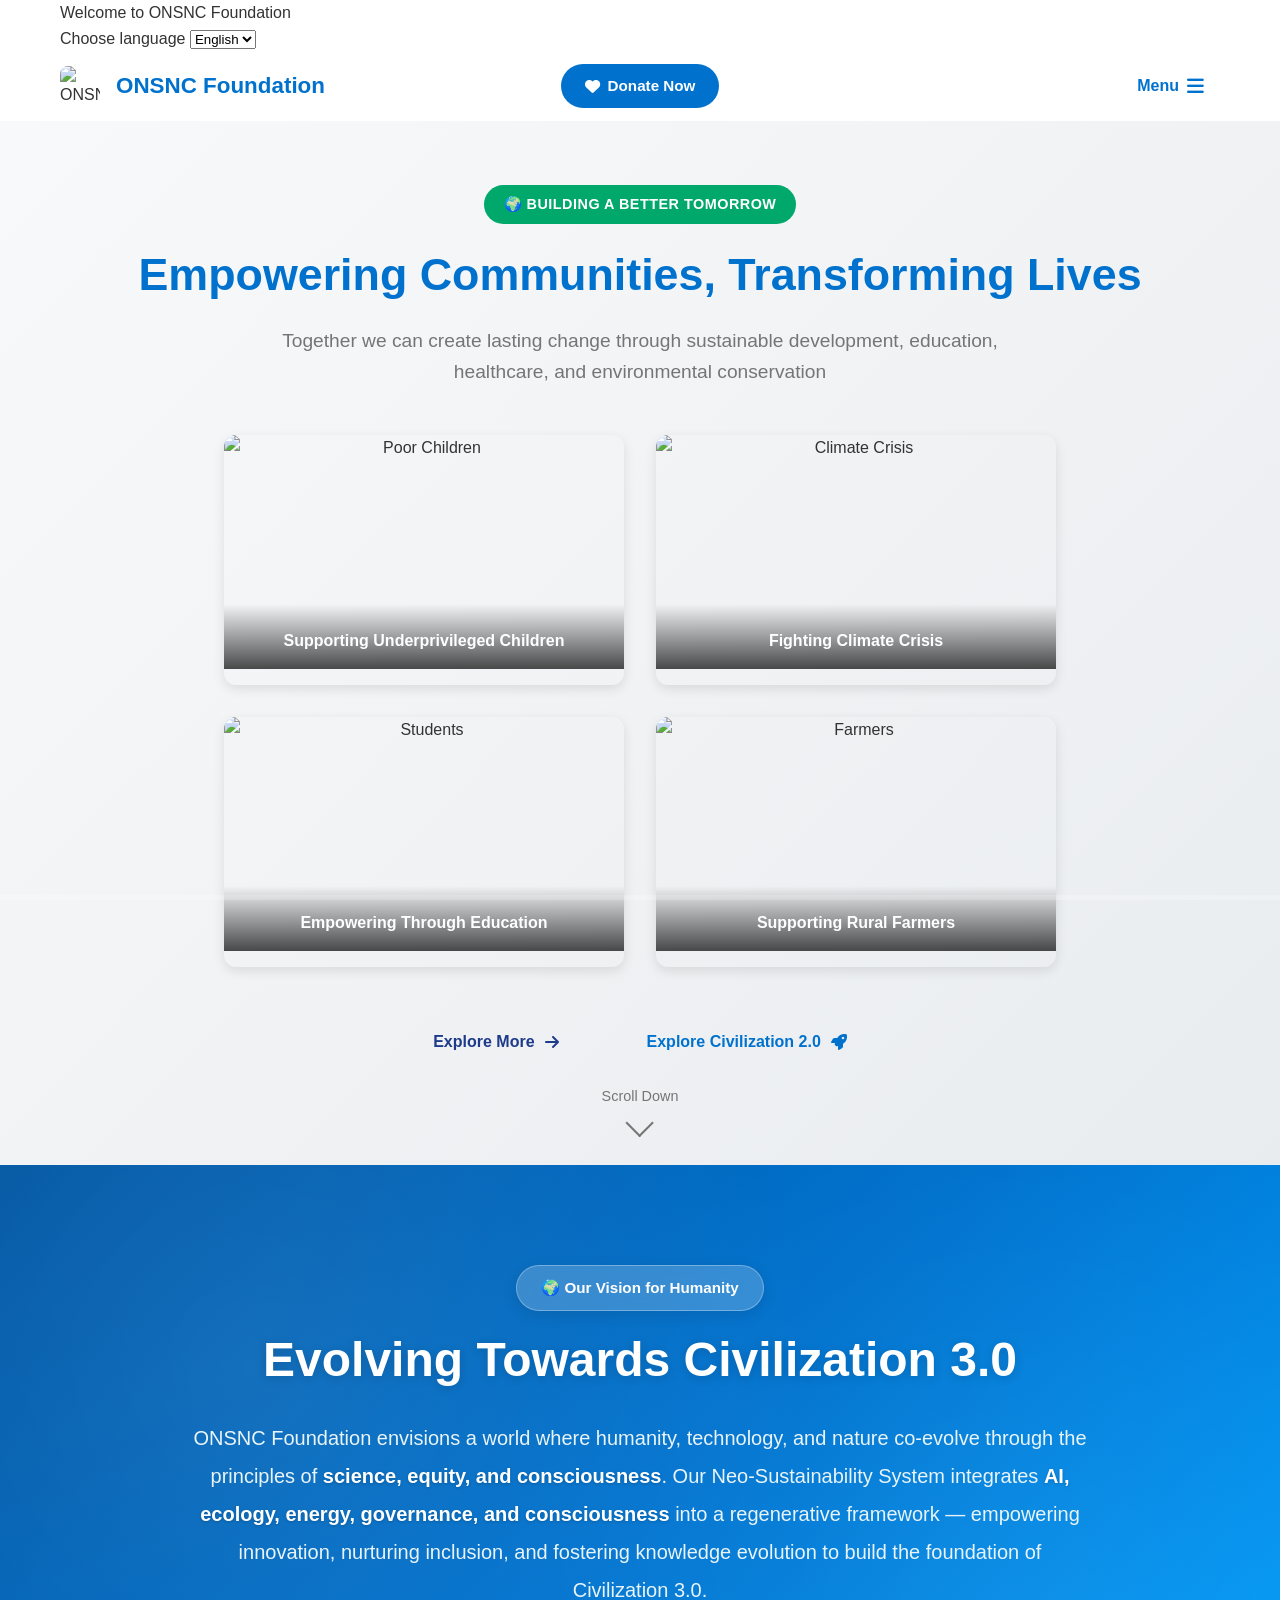
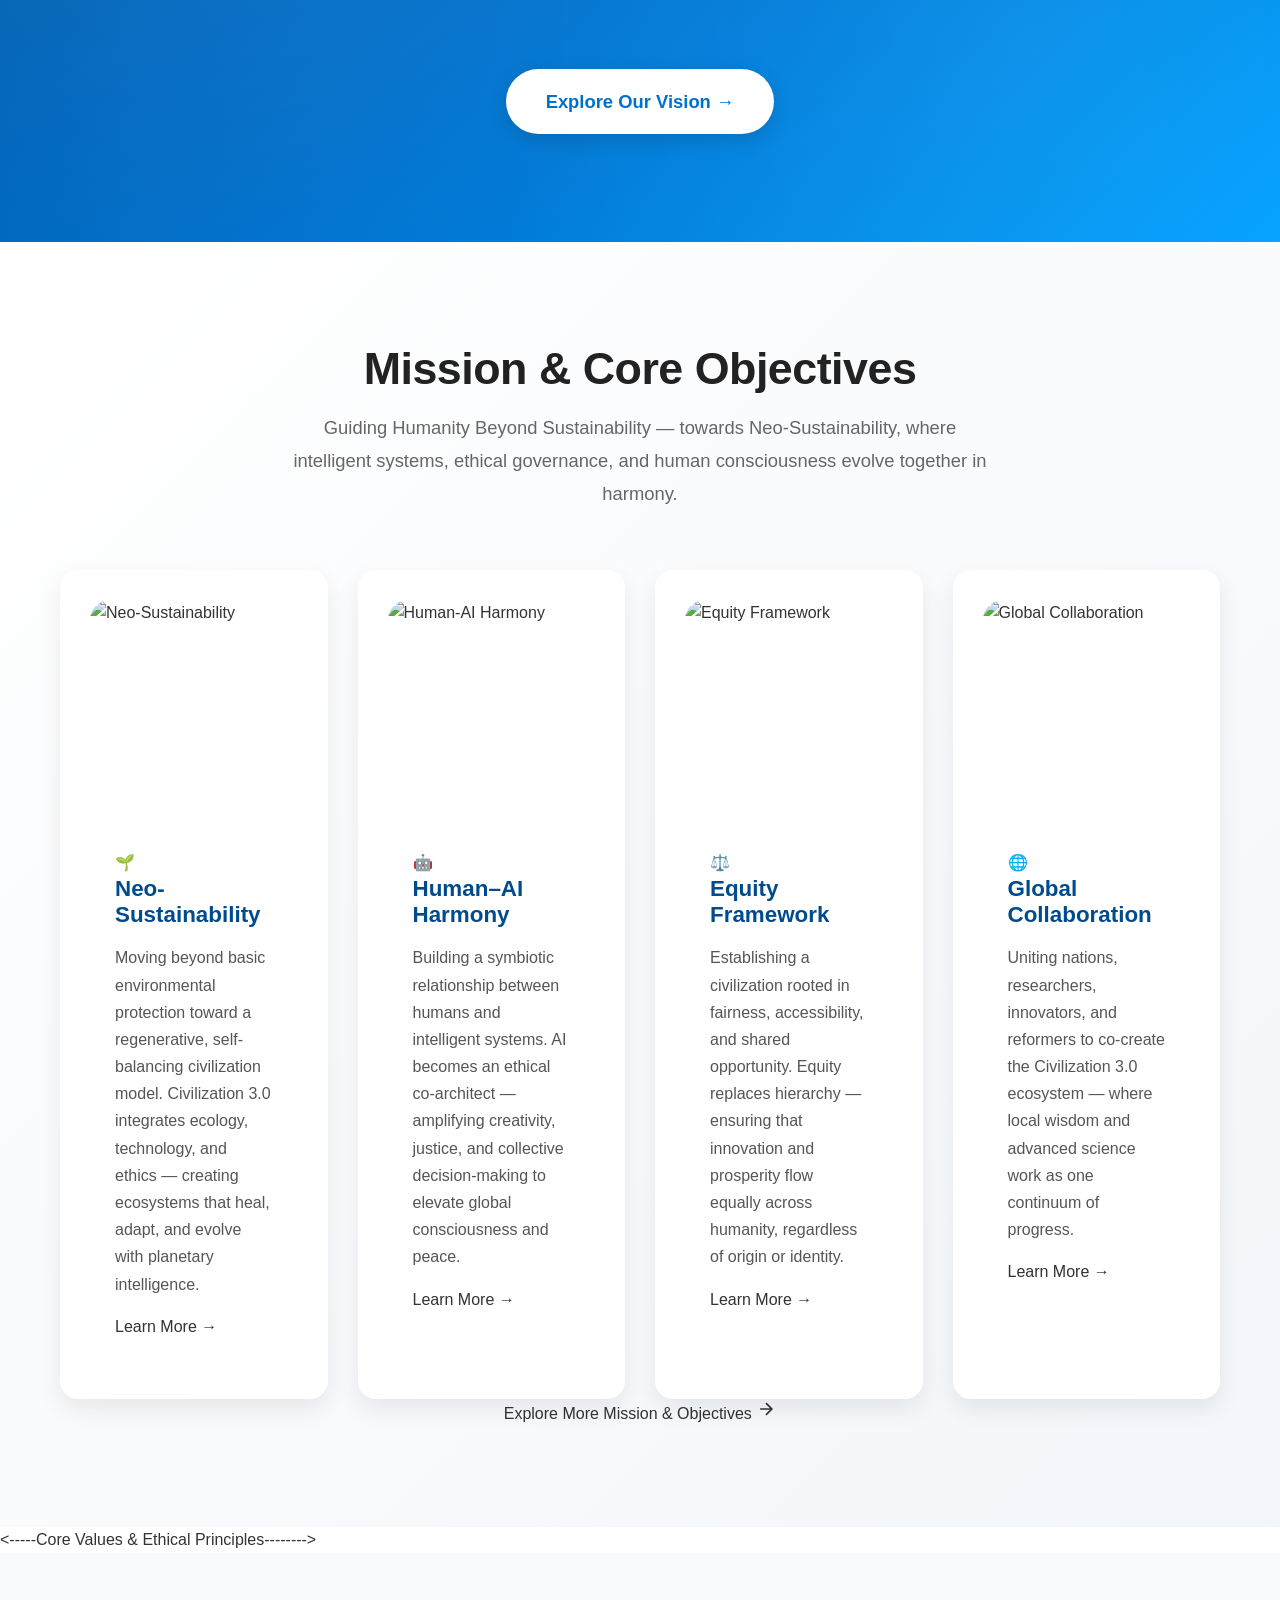
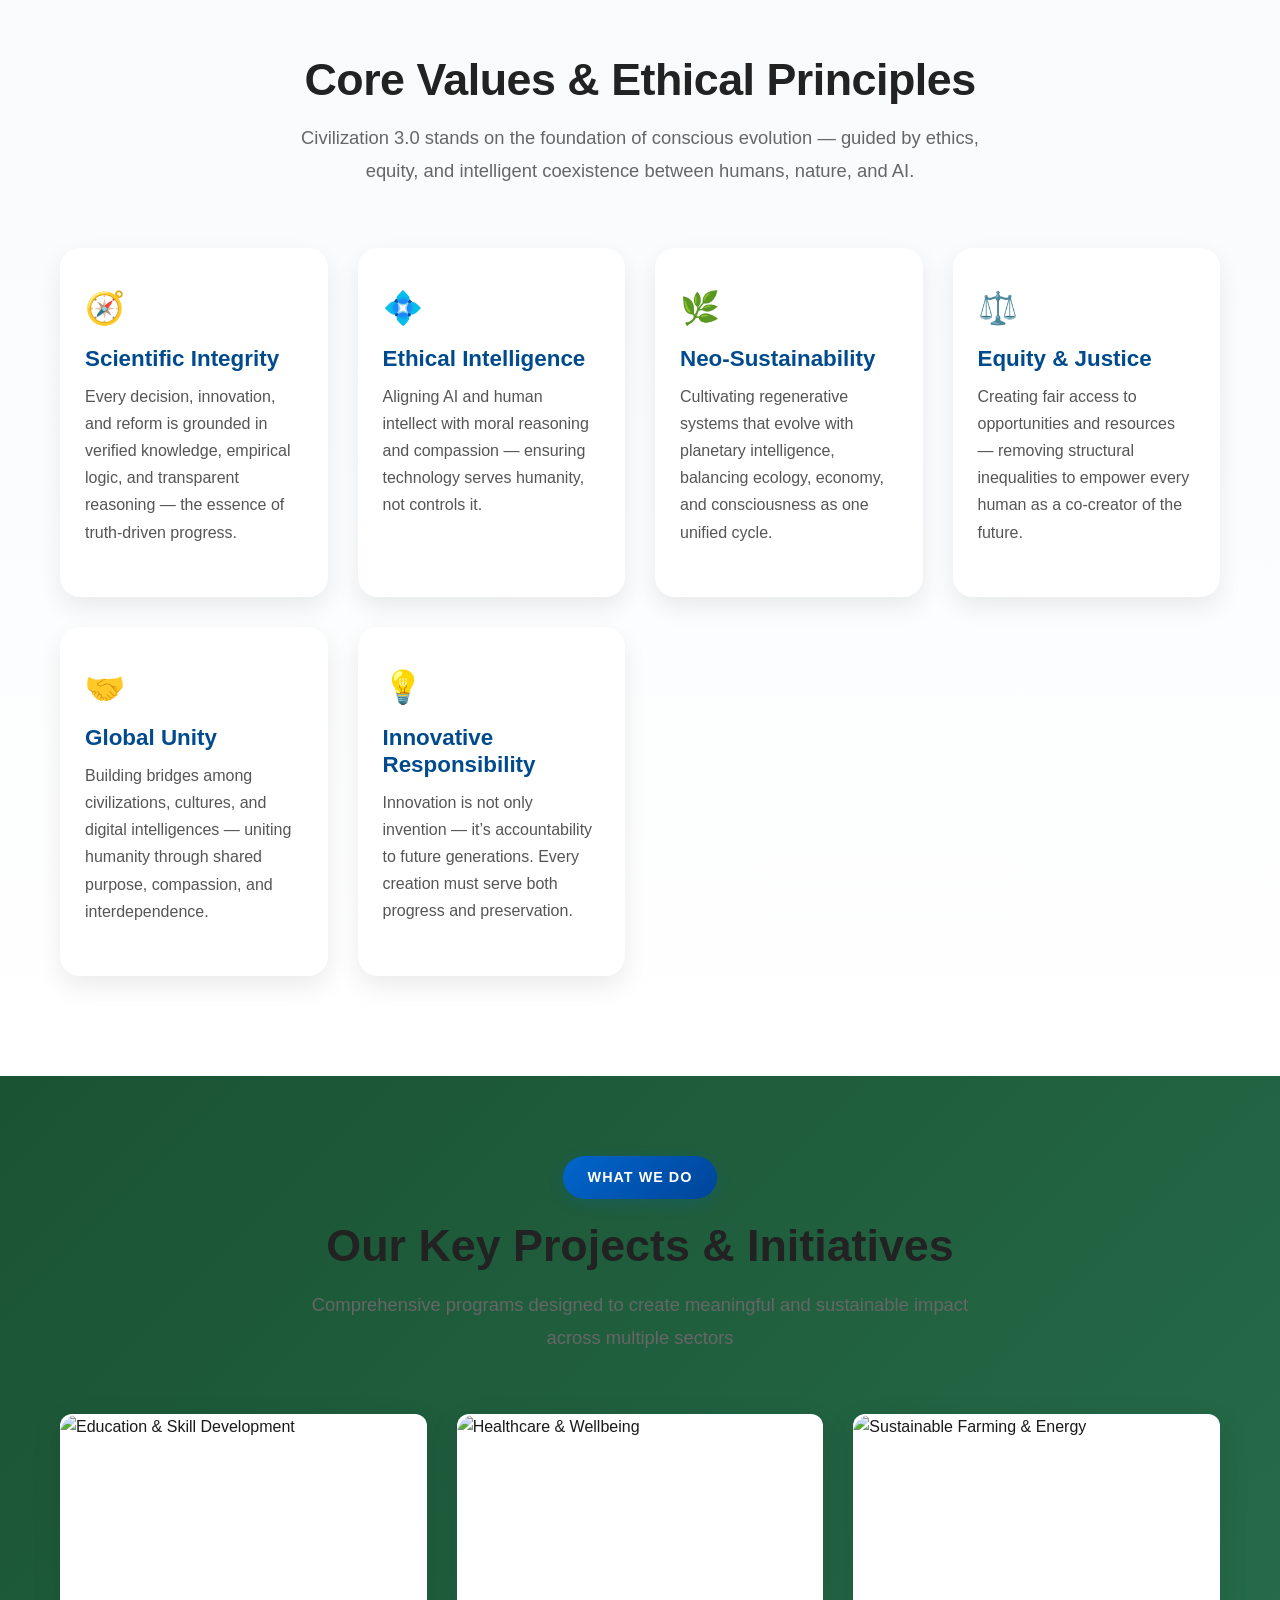
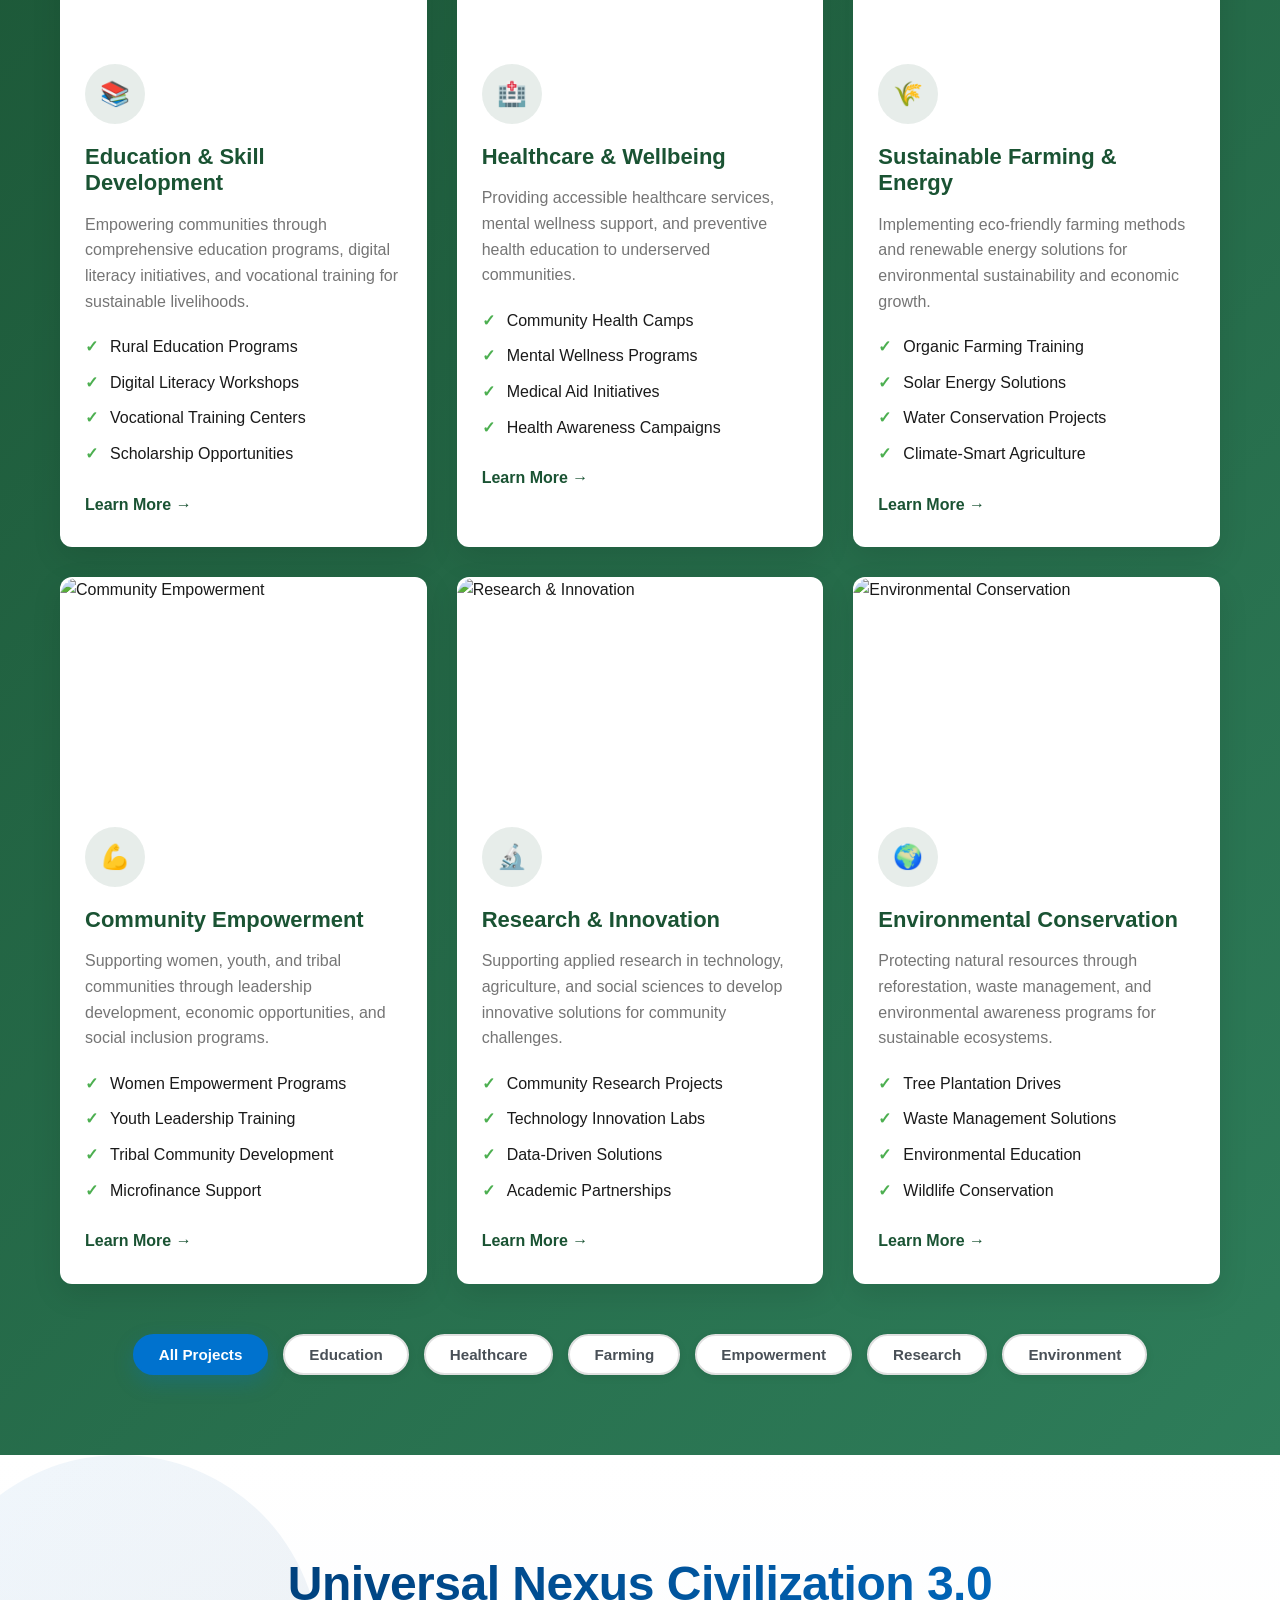
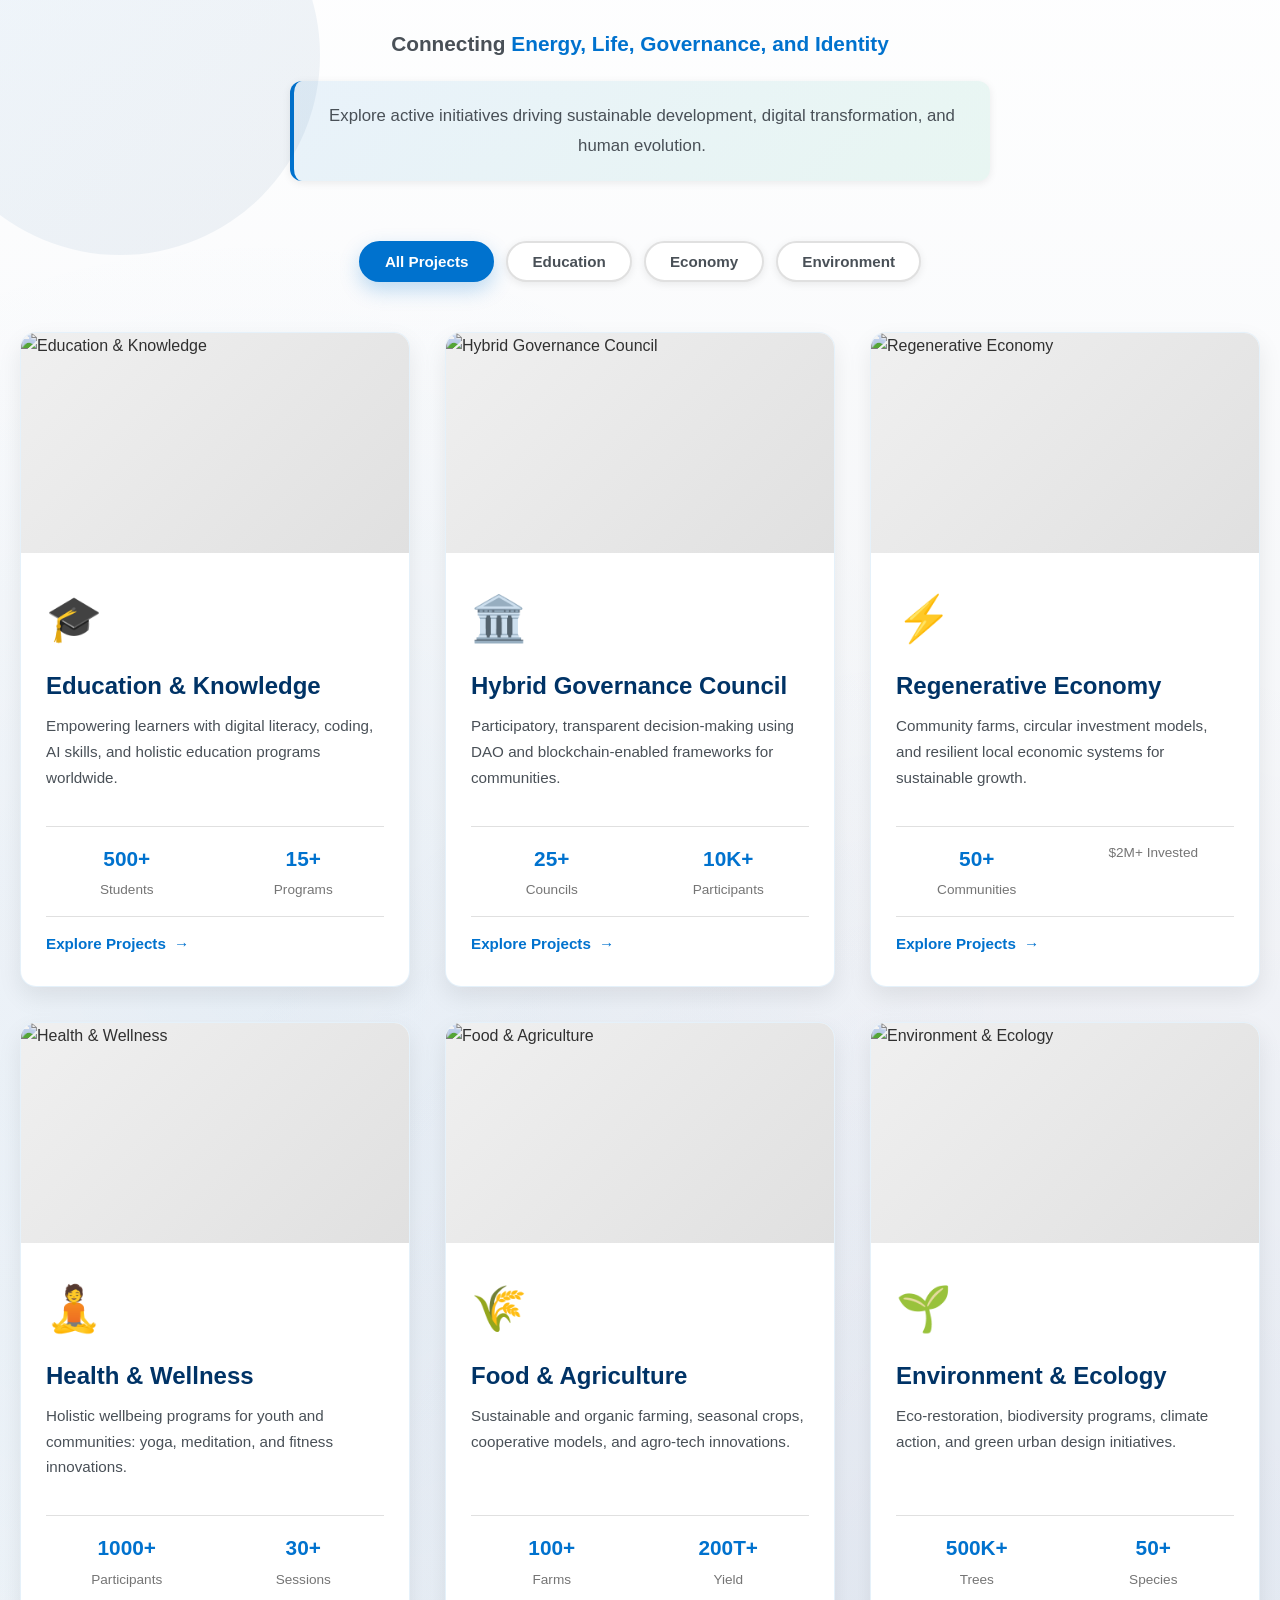
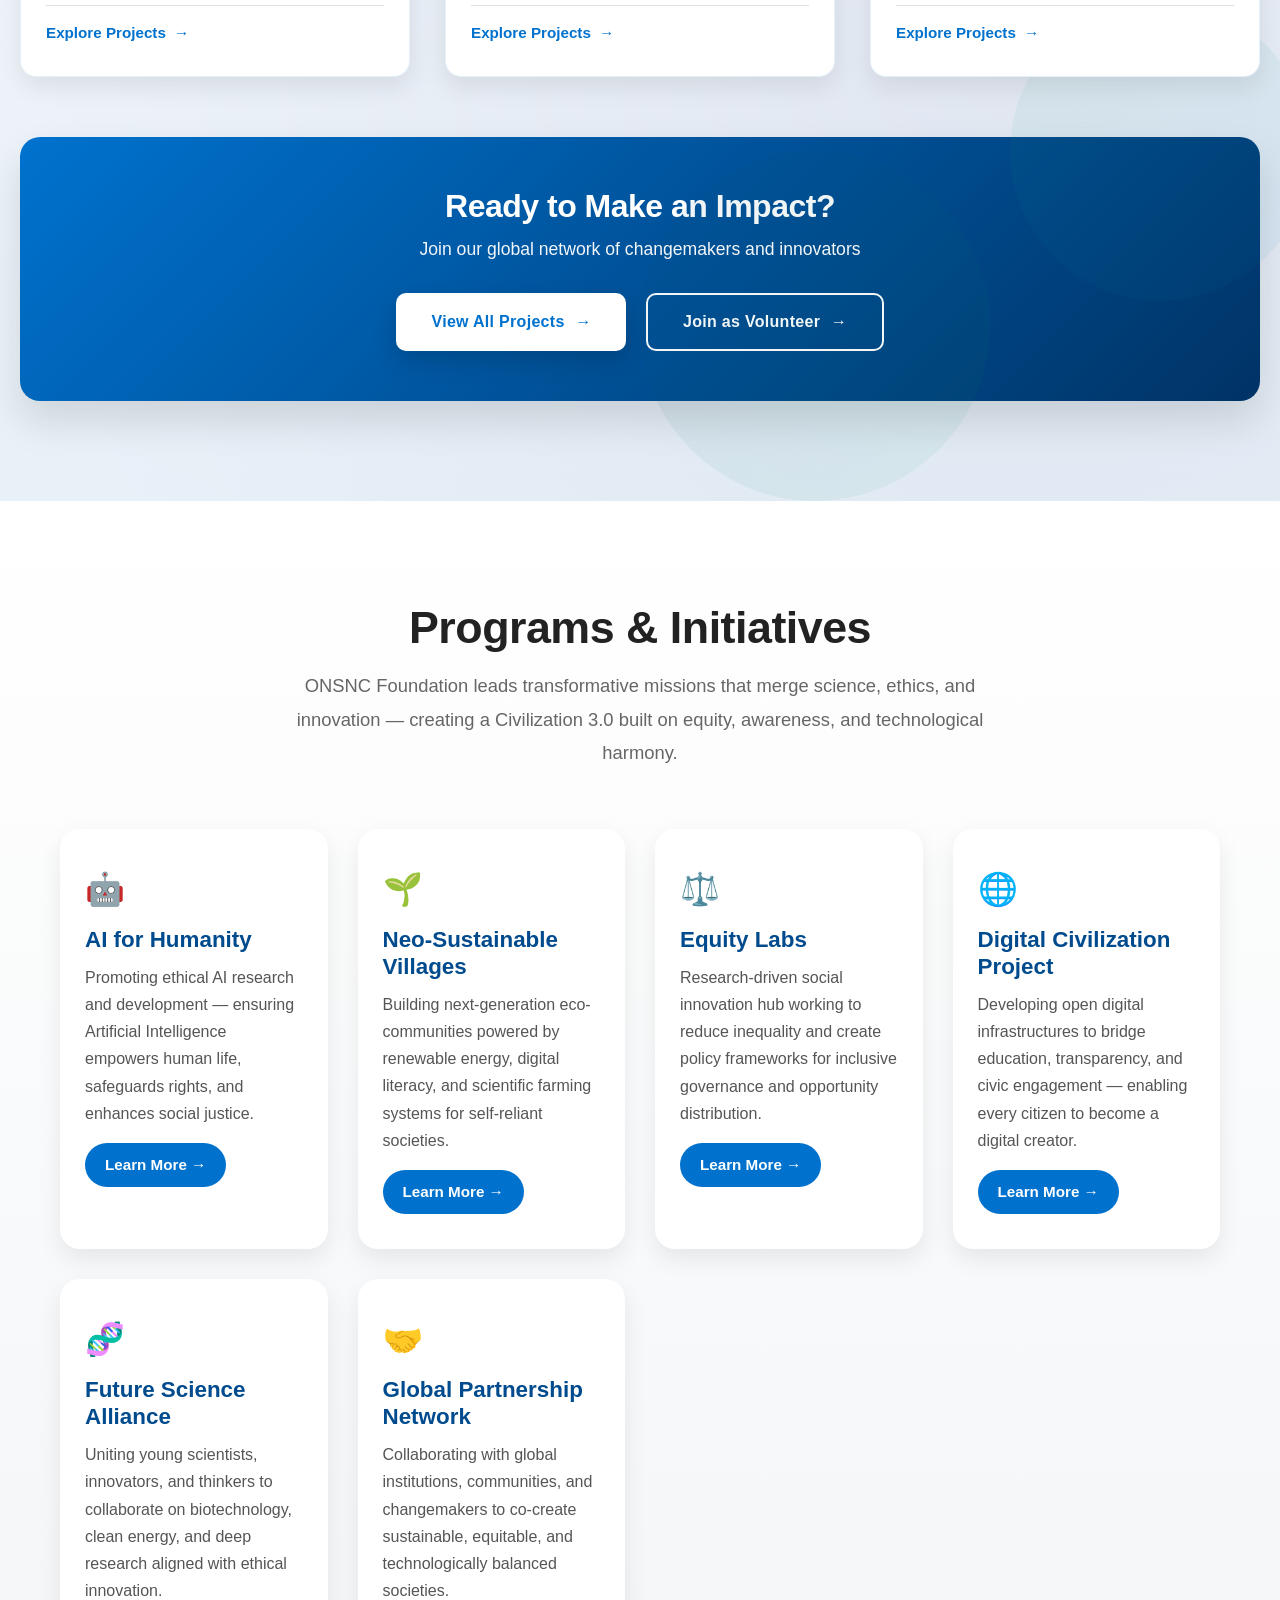
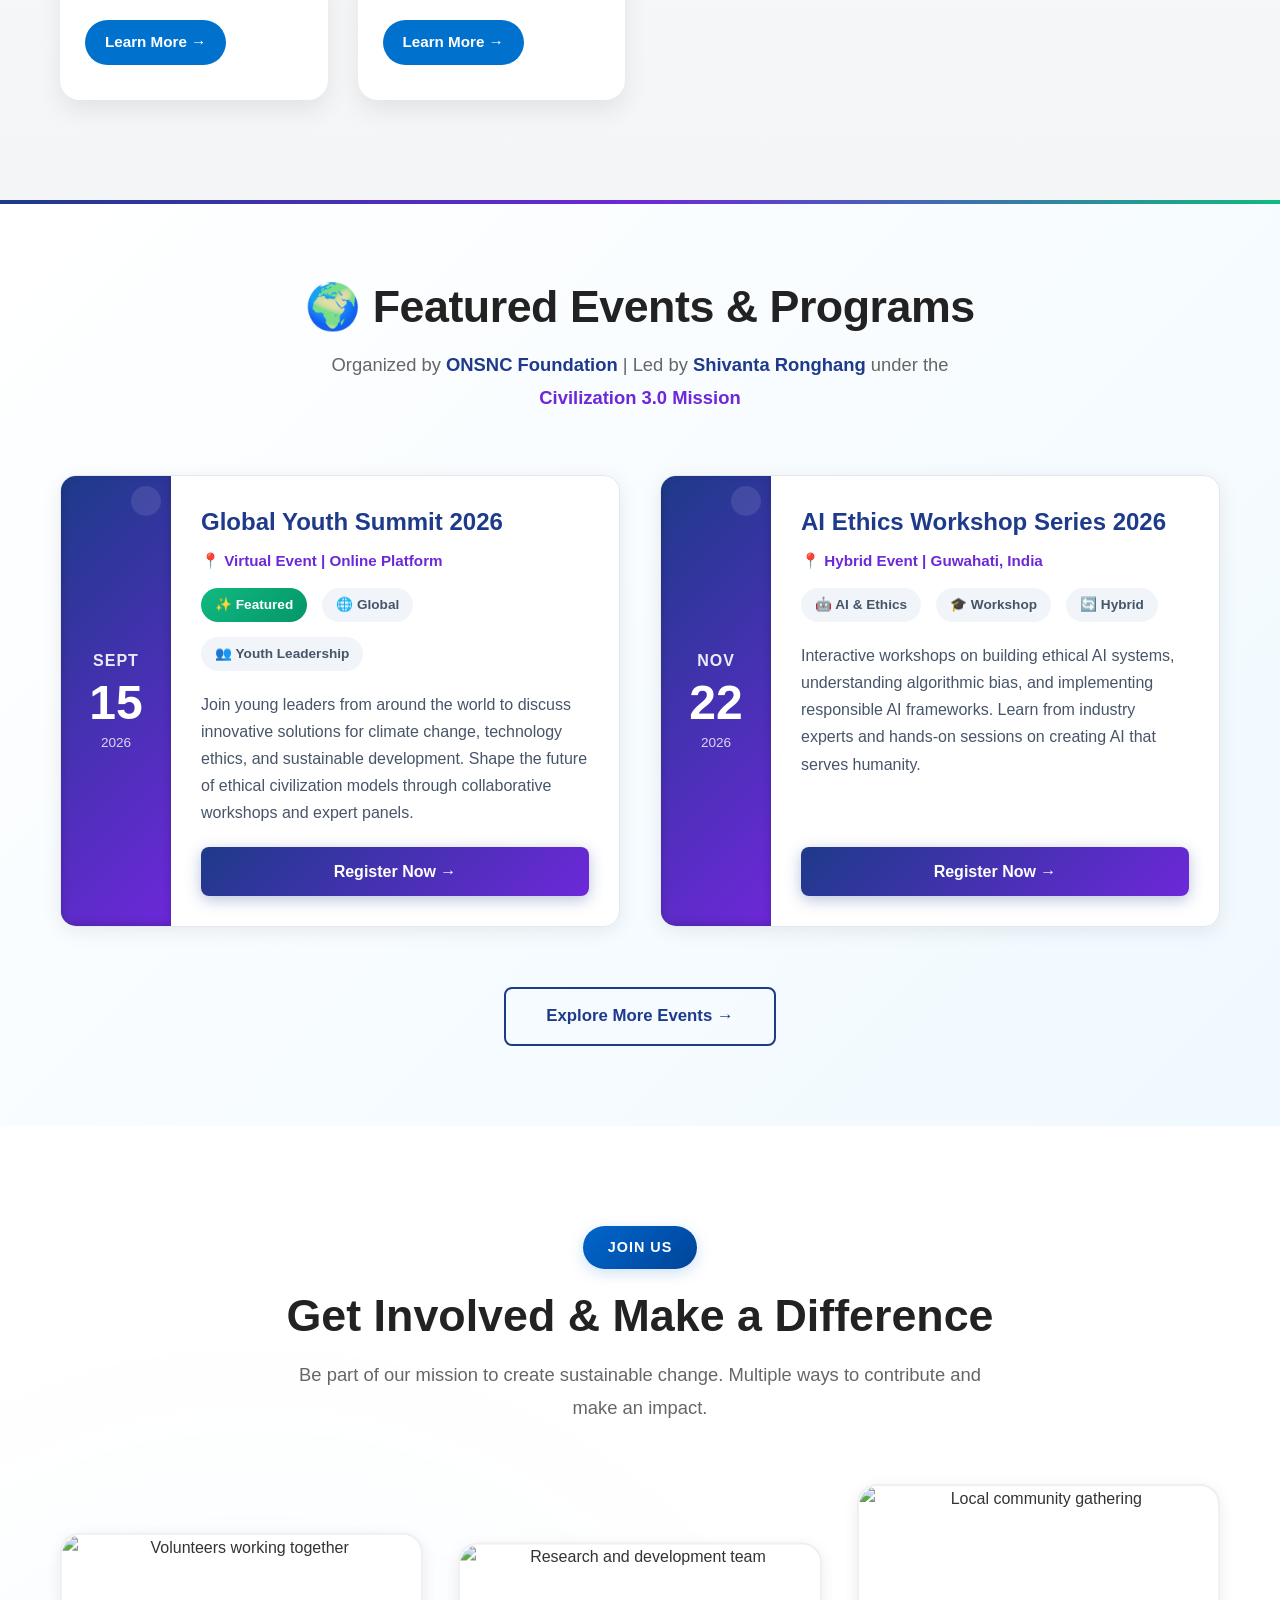
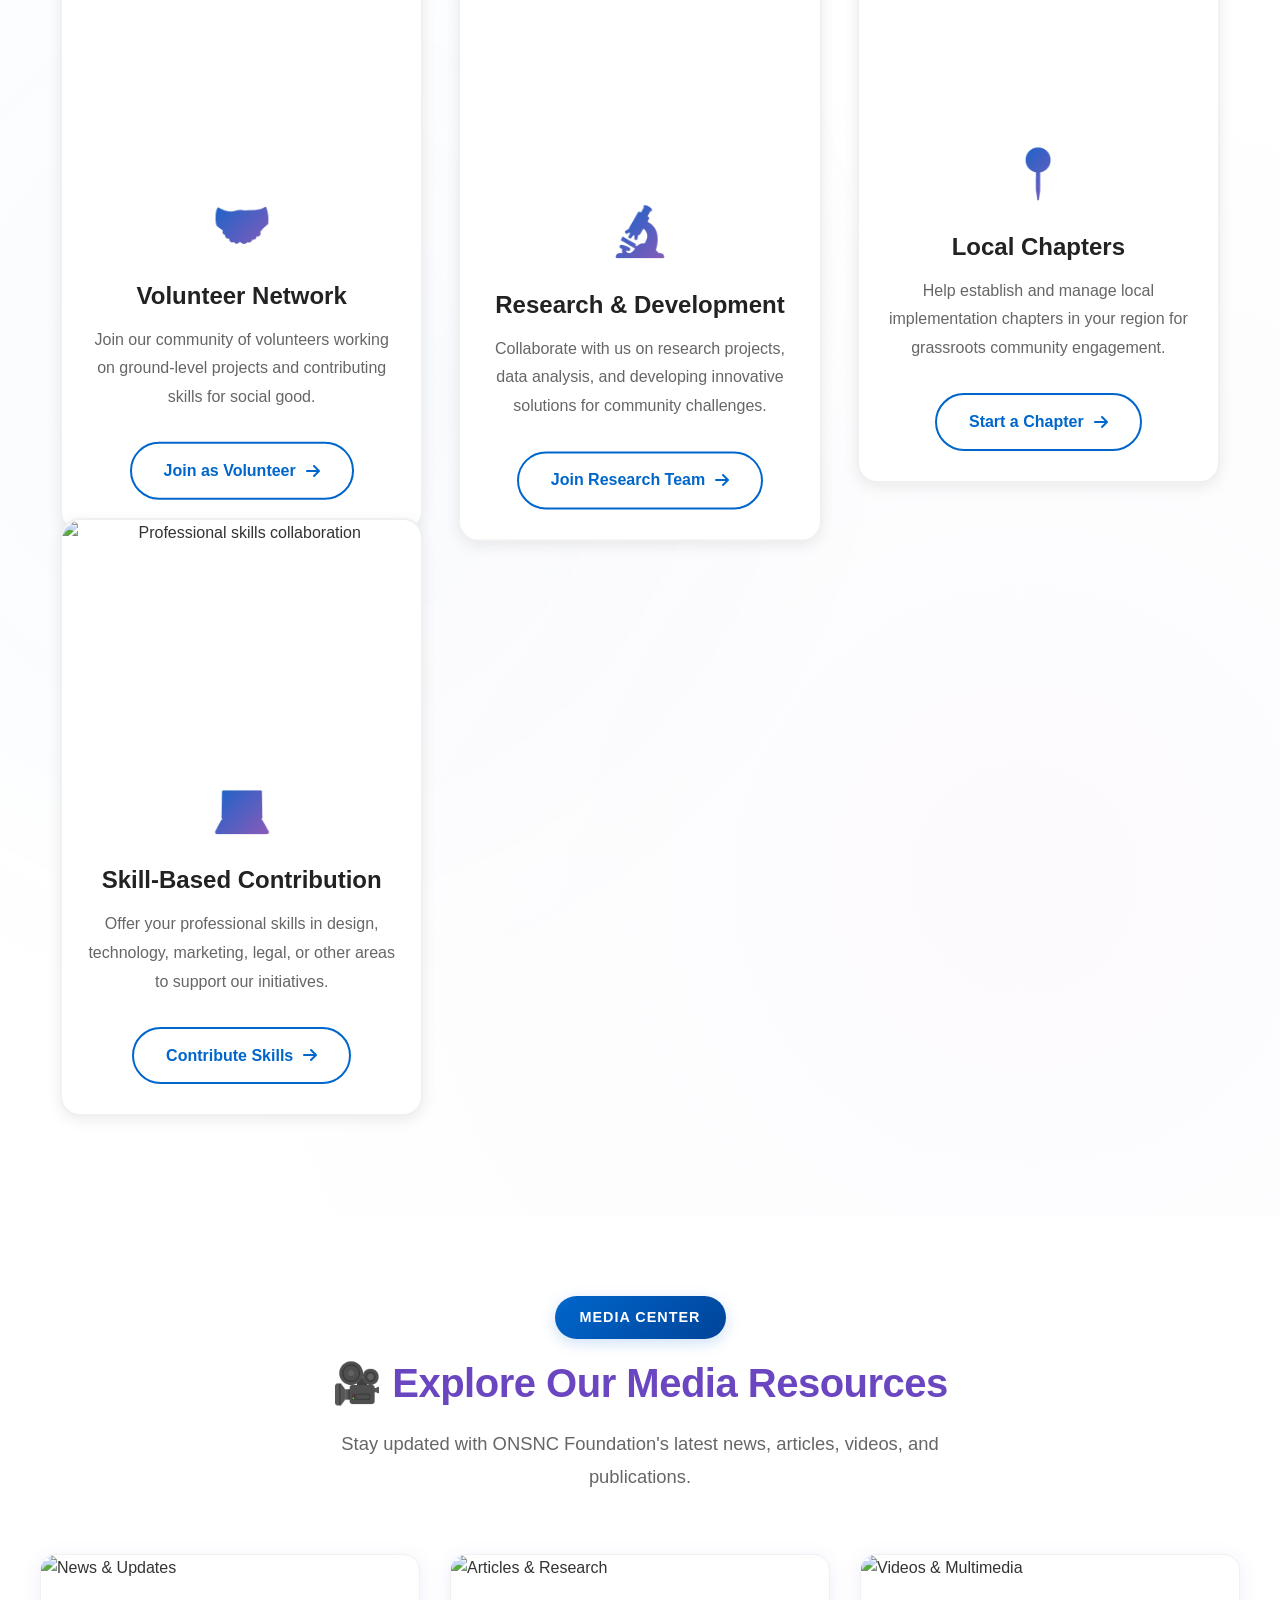
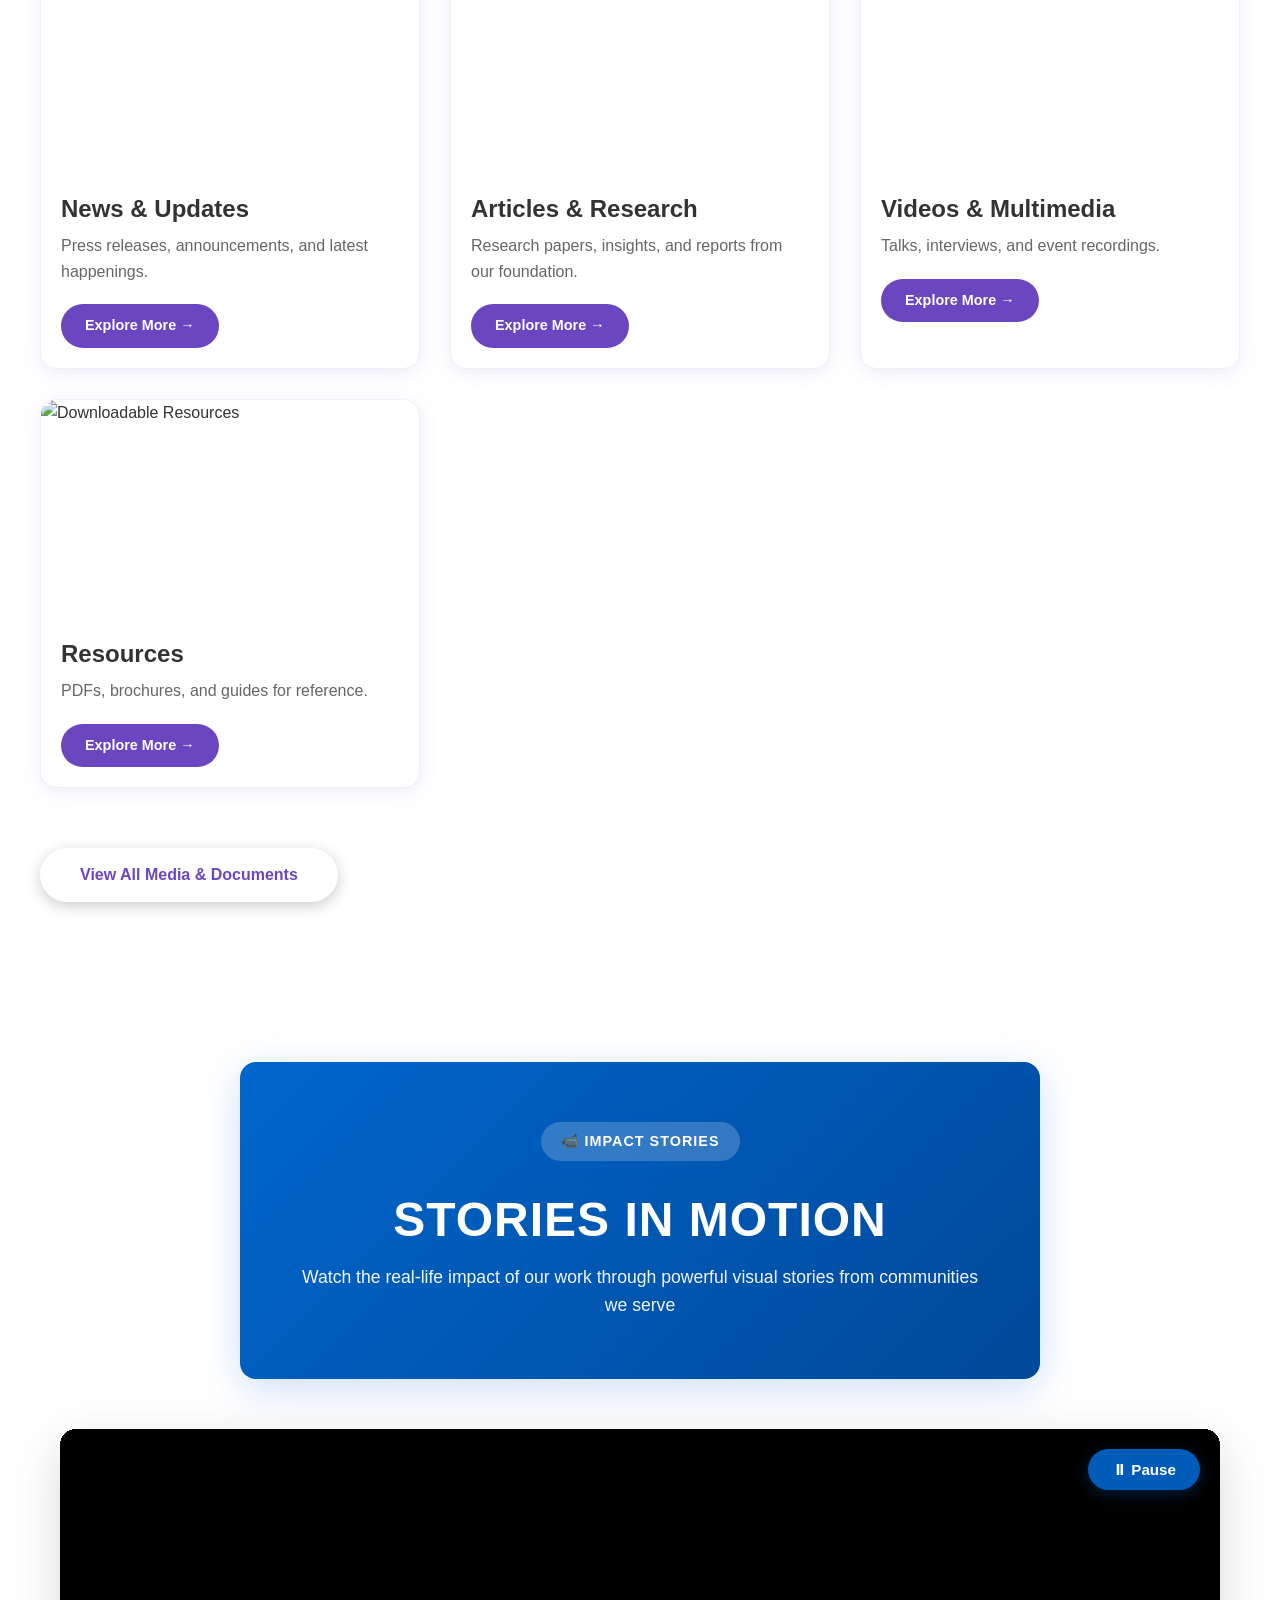
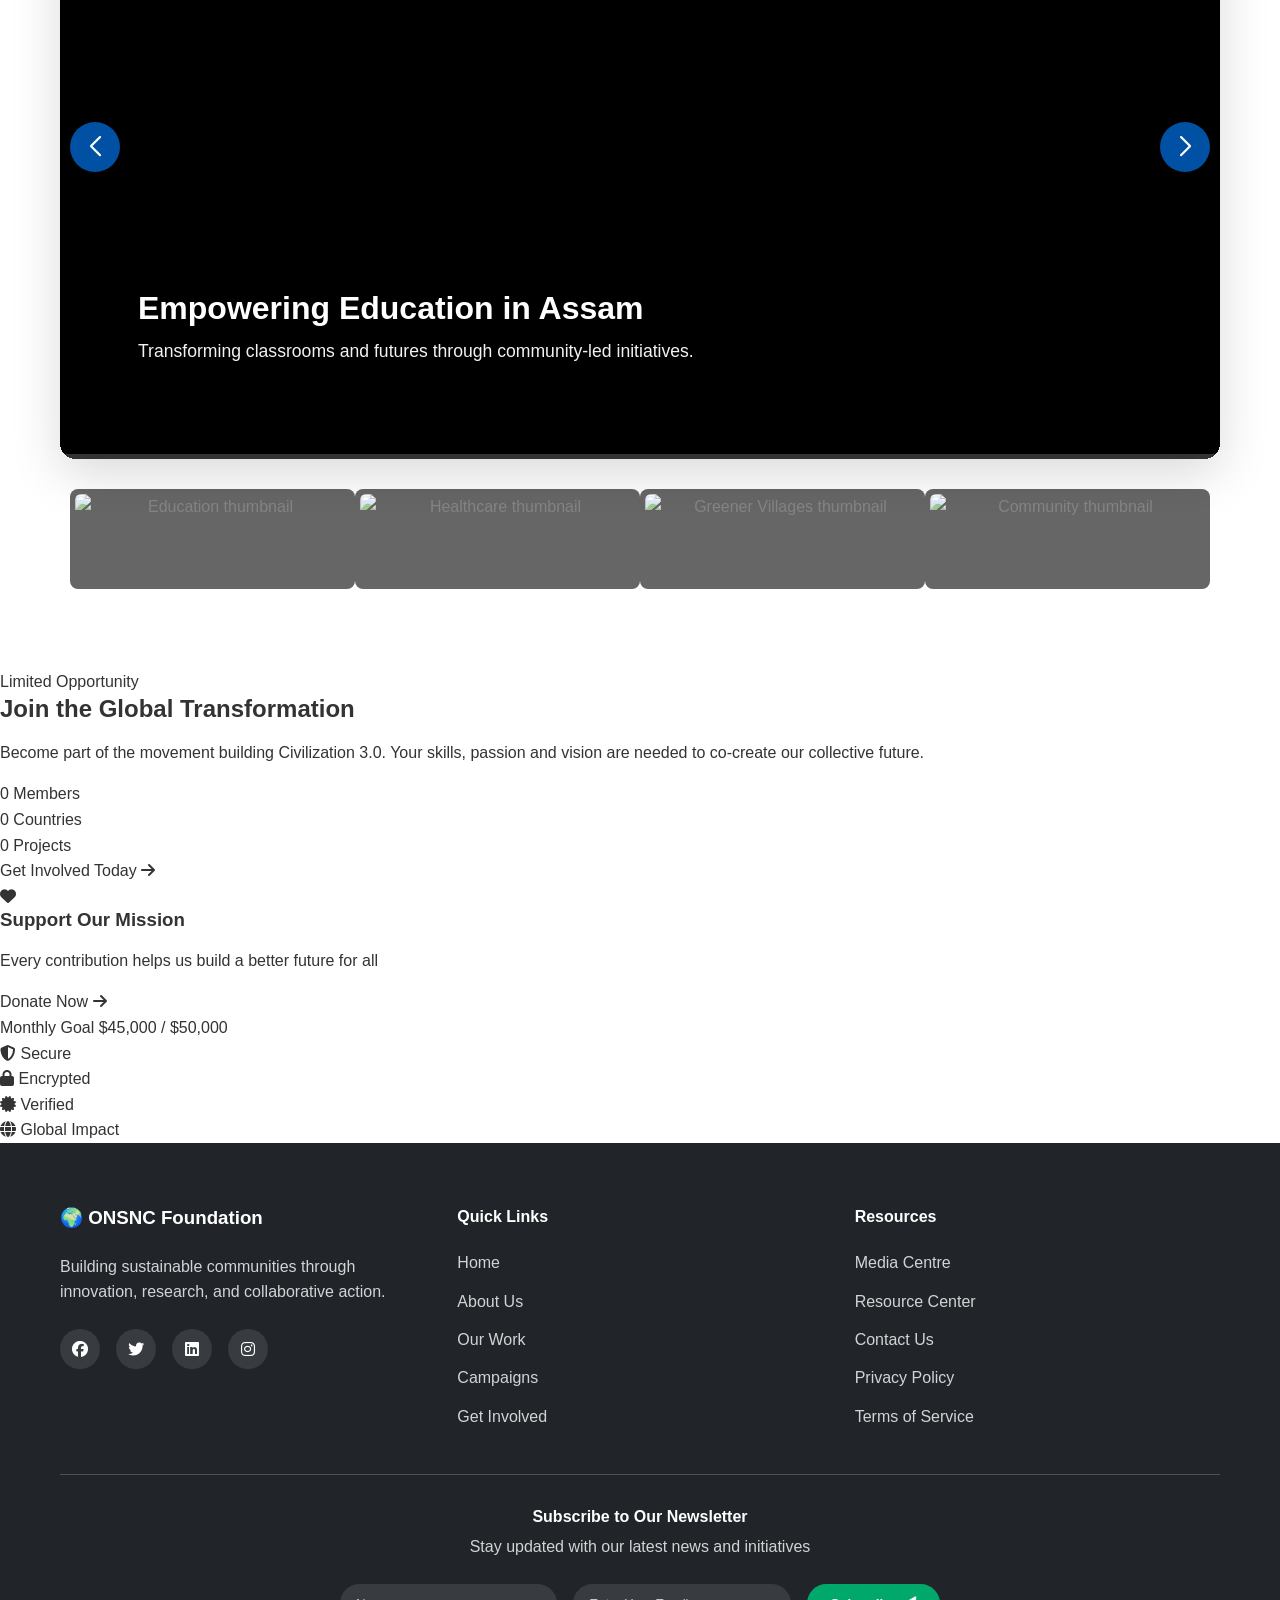
==== commit ed57e2d5: "Update index.html" ====
--- a/index.html
+++ b/index.html
@@ -890,8 +890,60 @@
 -->
 
 
+  
   <!-- ================= ONSNC FOUNDATION MEDIA SECTION ================= -->
   
+  <section id="media-center" class="media-center">
+    <div class="mc-container">
+      <div class="mc-content-wrapper">
+        <div class="section-header">
+          <div class="section-badge">Media Center</div>
+          <h2 class="section-title">🎥 Explore Our Media Resources</h2>
+          <p class="section-subtitle">Stay updated with ONSNC Foundation's latest news, articles, videos, and publications.</p>
+        </div>
+
+        <div class="mc-grid">
+          <div class="mc-card">
+            <div class="mc-card-image">
+              <img src="https://images.unsplash.com/photo-1504711434969-e33886168f5c?w=500&h=300&fit=crop" alt="News & Updates">
+            </div>
+            <h3>News & Updates</h3>
+            <p>Press releases, announcements, and latest happenings.</p>
+            <a href="#news" class="card-btn">Explore More →</a>
+          </div>
+
+          <div class="mc-card">
+            <div class="mc-card-image">
+              <img src="https://images.unsplash.com/photo-1532619187608-e5375cab36aa?w=500&h=300&fit=crop" alt="Articles & Research">
+            </div>
+            <h3>Articles & Research</h3>
+            <p>Research papers, insights, and reports from our foundation.</p>
+            <a href="#articles" class="card-btn">Explore More →</a>
+          </div>
+
+          <div class="mc-card">
+            <div class="mc-card-image">
+              <img src="https://images.unsplash.com/photo-1492619375914-88005aa9e8fb?w=500&h=300&fit=crop" alt="Videos & Multimedia">
+            </div>
+            <h3>Videos & Multimedia</h3>
+            <p>Talks, interviews, and event recordings.</p>
+            <a href="#videos" class="card-btn">Explore More →</a>
+          </div>
+
+          <div class="mc-card">
+            <div class="mc-card-image">
+              <img src="https://images.unsplash.com/photo-1521587760476-6c12a4b040da?w=500&h=300&fit=crop" alt="Downloadable Resources">
+            </div>
+            <h3>Resources</h3>
+            <p>PDFs, brochures, and guides for reference.</p>
+            <a href="#resources" class="card-btn">Explore More →</a>
+          </div>
+        </div>
+
+        <a href="all-media.html" class="btn-primary">View All Media & Documents</a>
+      </div>
+    </div>
+  </section>
   
 
   <!-- ================= STORIES IN MOTION SECTION ================= -->
@@ -1000,6 +1052,99 @@
     </div>
   </div>
 
+
+    <!-- Call to Action Section -->
+<section class="cta-section">
+    <!-- Animated Background Elements -->
+    <div class="bg-animation">
+        <div class="floating-shape shape-1"></div>
+        <div class="floating-shape shape-2"></div>
+        <div class="floating-shape shape-3"></div>
+        <div class="floating-shape shape-4"></div>
+    </div>
+
+    <div class="cta-container">
+        <!-- Main CTA Card -->
+        <div class="cta-content" data-aos="fade-up">
+            <div class="badge">Limited Opportunity</div>
+            <h2 class="cta-title">Join the Global Transformation</h2>
+            <p class="cta-description">
+                Become part of the movement building Civilization 3.0. Your skills, 
+                passion and vision are needed to co-create our collective future.
+            </p>
+            
+            <div class="stats-row">
+                <div class="stat-item">
+                    <span class="stat-number" data-count="50000">0</span>
+                    <span class="stat-label">Members</span>
+                </div>
+                <div class="stat-item">
+                    <span class="stat-number" data-count="120">0</span>
+                    <span class="stat-label">Countries</span>
+                </div>
+                <div class="stat-item">
+                    <span class="stat-number" data-count="1000">0</span>
+                    <span class="stat-label">Projects</span>
+                </div>
+            </div>
+
+            <a href="#join" class="cta-button">
+                <span>Get Involved Today</span>
+                <i class="fas fa-arrow-right"></i>
+            </a>
+        </div>
+        
+        <!-- Donate Card -->
+        <div class="donate-card" data-aos="fade-up" data-aos-delay="200">
+            <div class="donate-content">
+                <div class="donate-icon">
+                    <i class="fas fa-heart"></i>
+                </div>
+                <div class="donate-info">
+                    <h3 class="donate-title">Support Our Mission</h3>
+                    <p class="donate-text">
+                        Every contribution helps us build a better future for all
+                    </p>
+                </div>
+                <a href="donate.html" class="donate-button">
+                    <span>Donate Now</span>
+                    <i class="fas fa-arrow-right"></i>
+                </a>
+            </div>
+            
+            <!-- Progress Bar -->
+            <div class="progress-container">
+                <div class="progress-info">
+                    <span class="progress-label">Monthly Goal</span>
+                    <span class="progress-value">$45,000 / $50,000</span>
+                </div>
+                <div class="progress-bar">
+                    <div class="progress-fill" data-progress="90"></div>
+                </div>
+            </div>
+        </div>
+
+        <!-- Trust Badges -->
+        <div class="trust-badges" data-aos="fade-up" data-aos-delay="400">
+            <div class="badge-item">
+                <i class="fas fa-shield-alt"></i>
+                <span>Secure</span>
+            </div>
+            <div class="badge-item">
+                <i class="fas fa-lock"></i>
+                <span>Encrypted</span>
+            </div>
+            <div class="badge-item">
+                <i class="fas fa-certificate"></i>
+                <span>Verified</span>
+            </div>
+            <div class="badge-item">
+                <i class="fas fa-globe"></i>
+                <span>Global Impact</span>
+            </div>
+        </div>
+    </div>
+</section>
 
 
   <!-- ================= FOOTER SECTION ================= -->
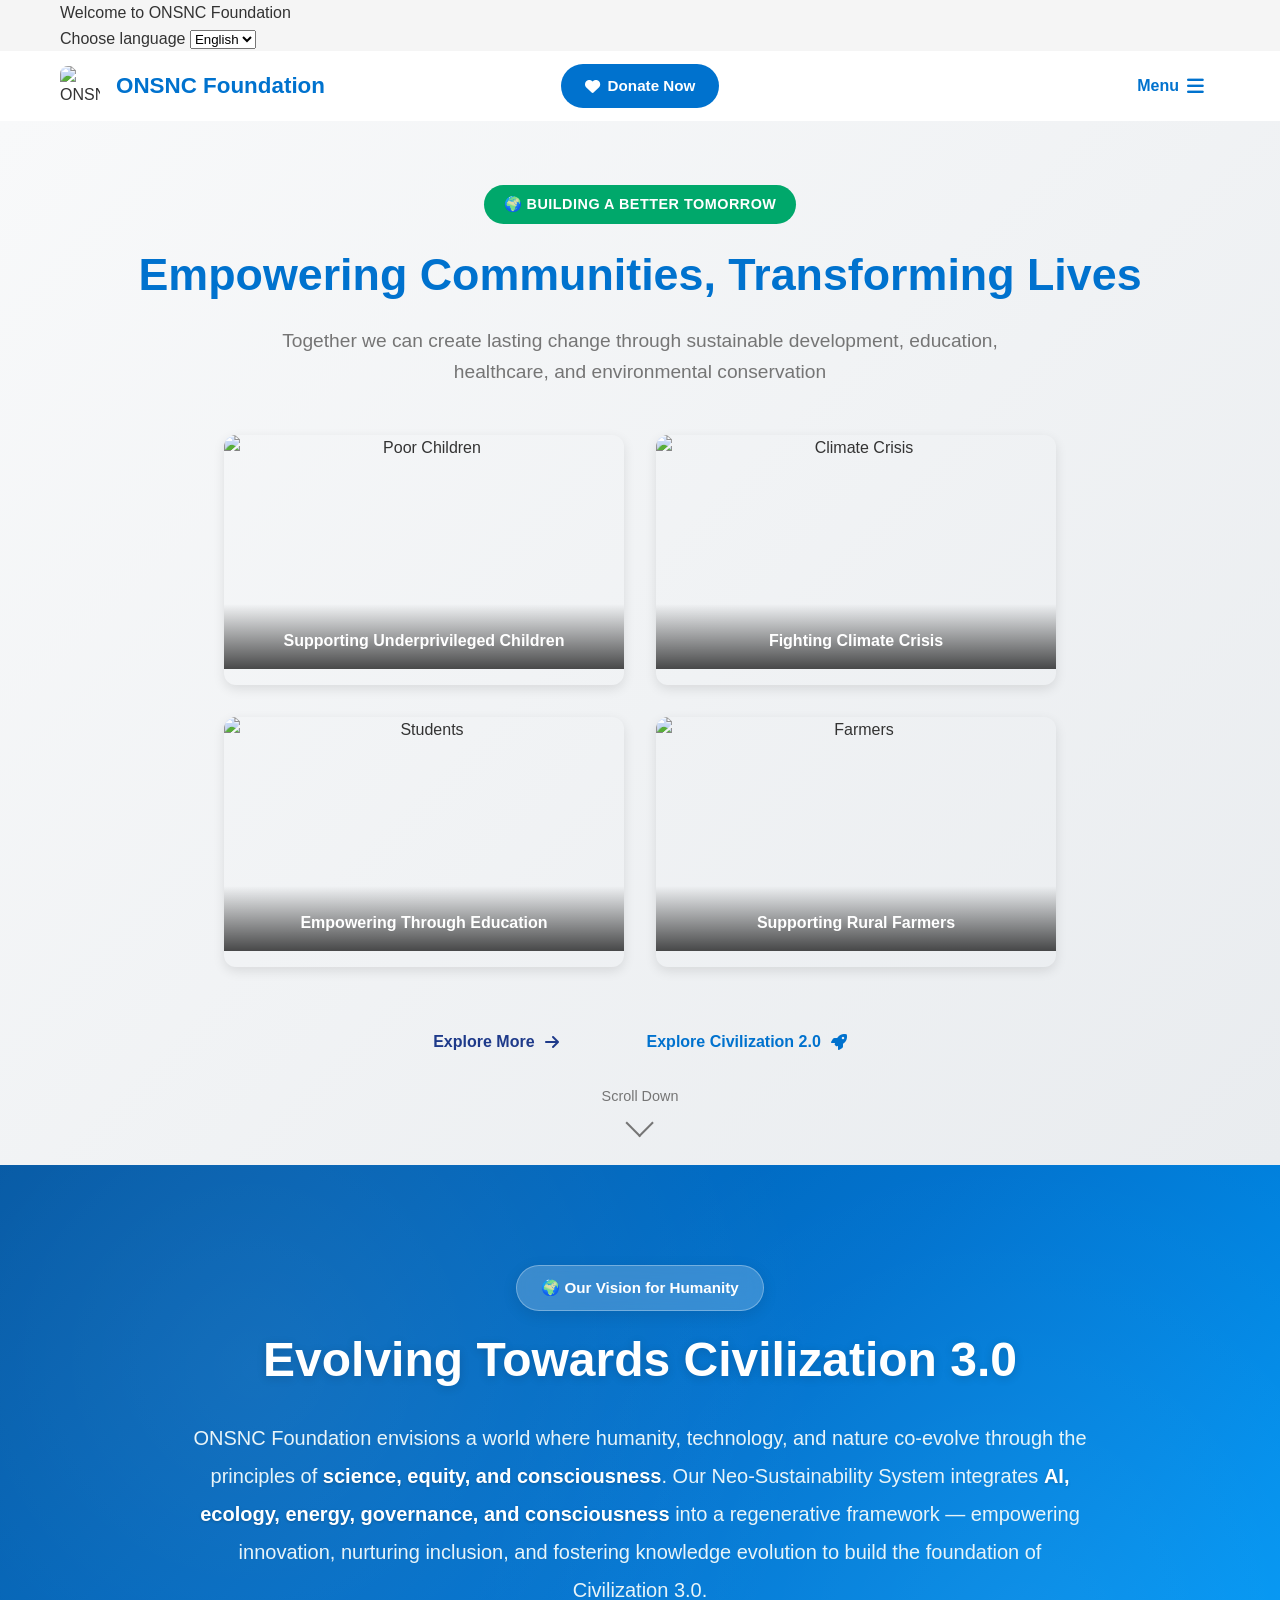
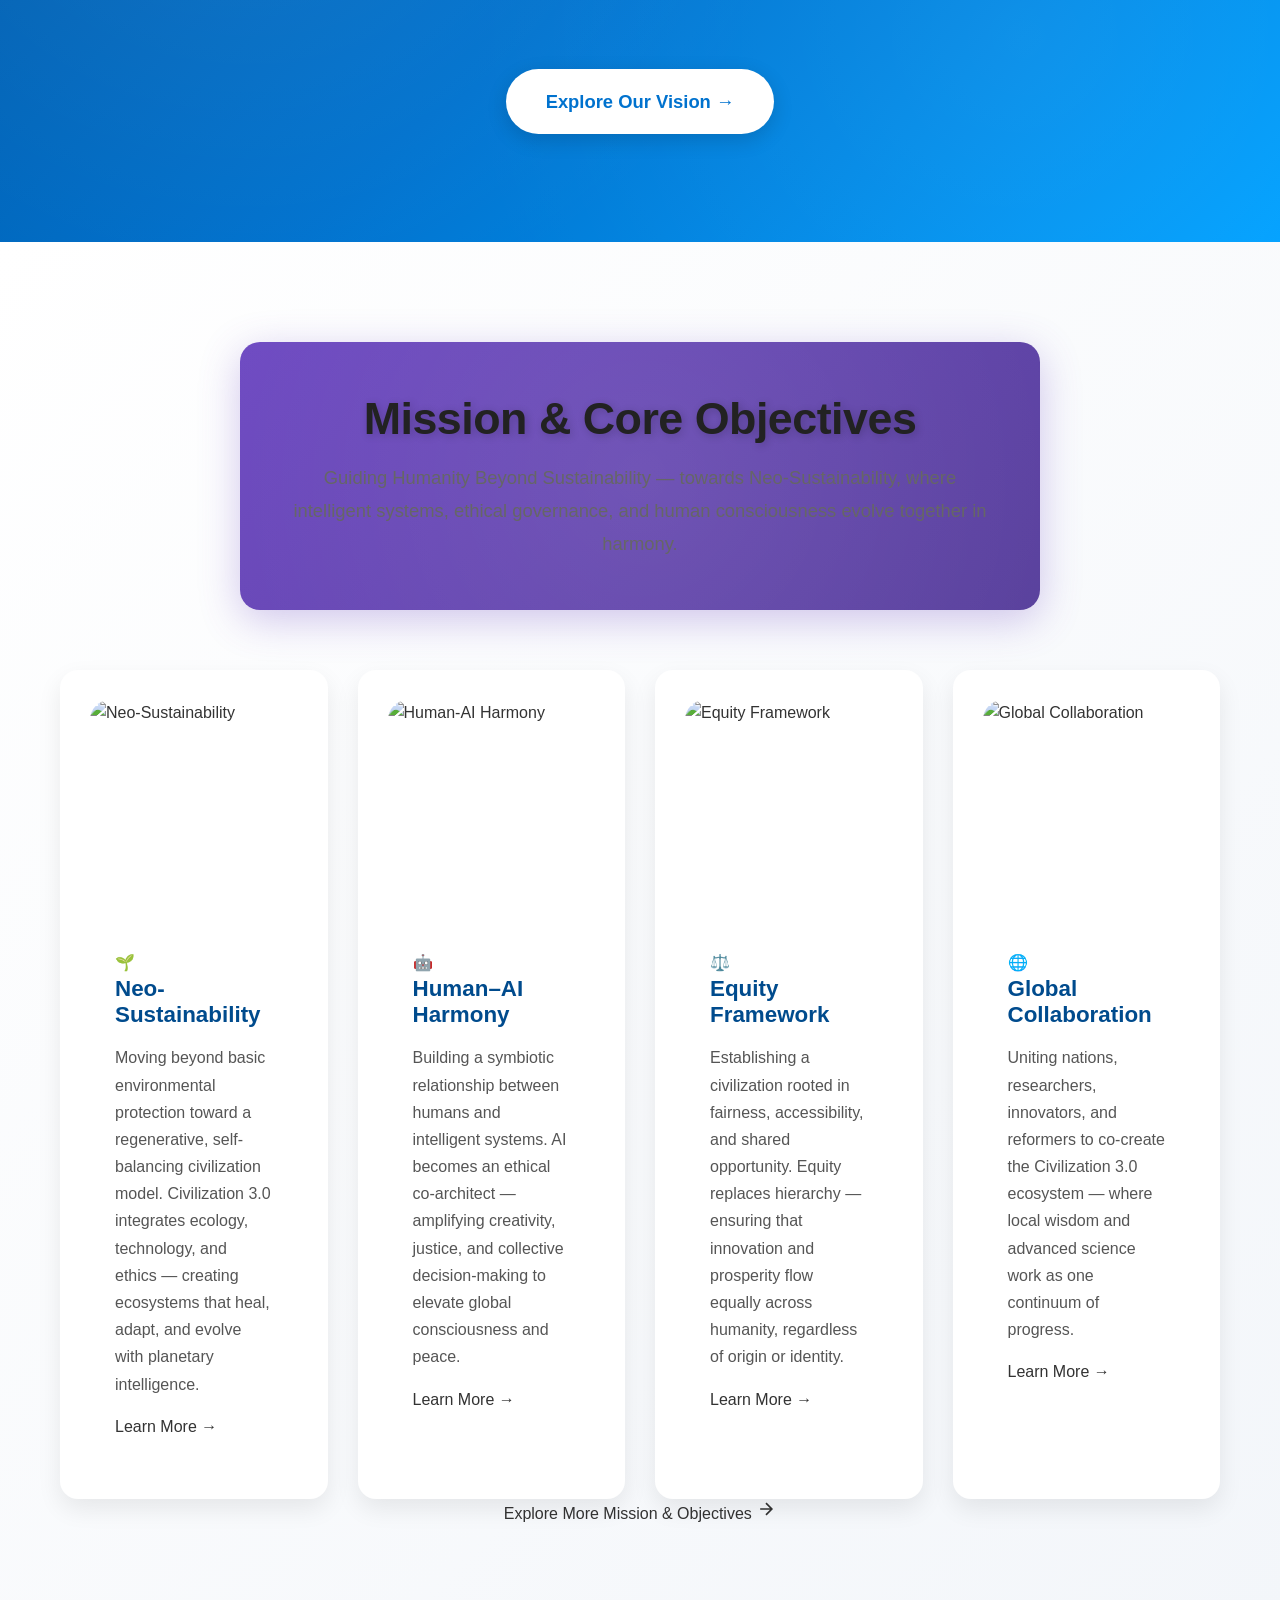
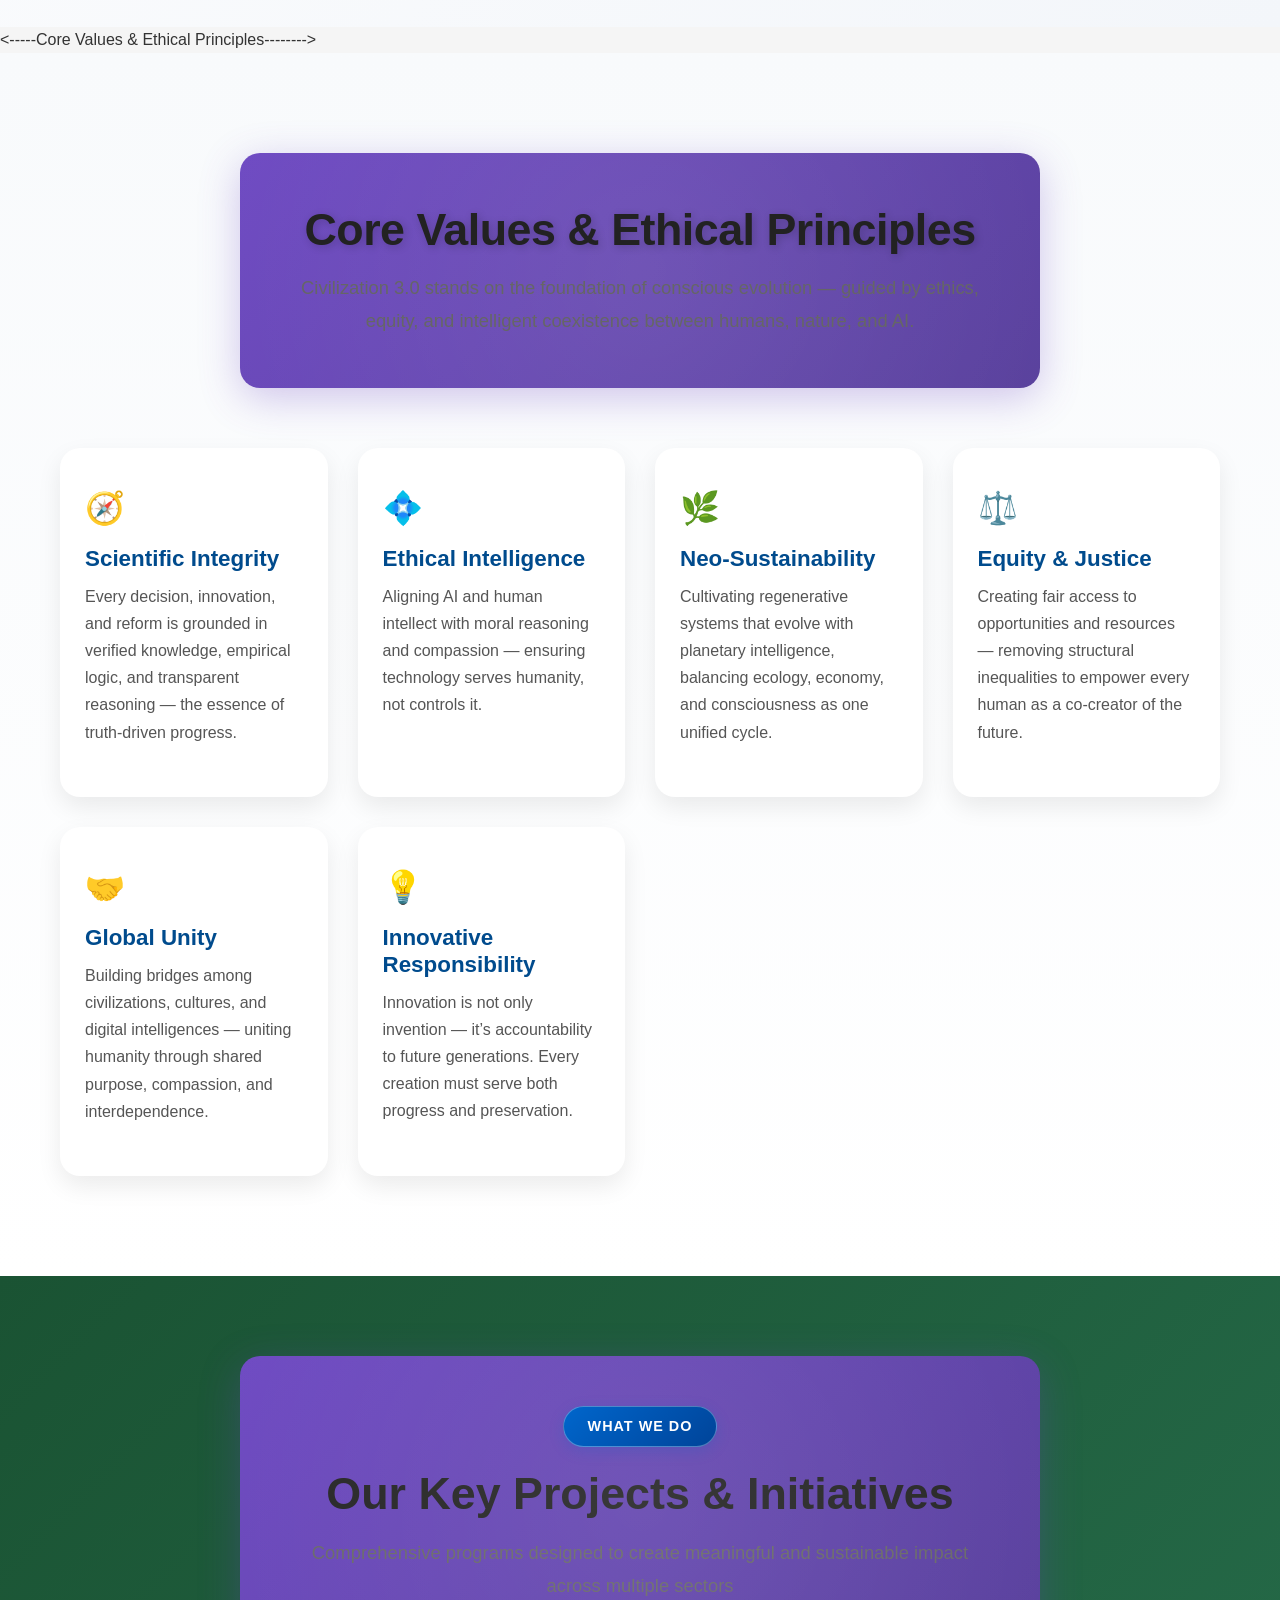
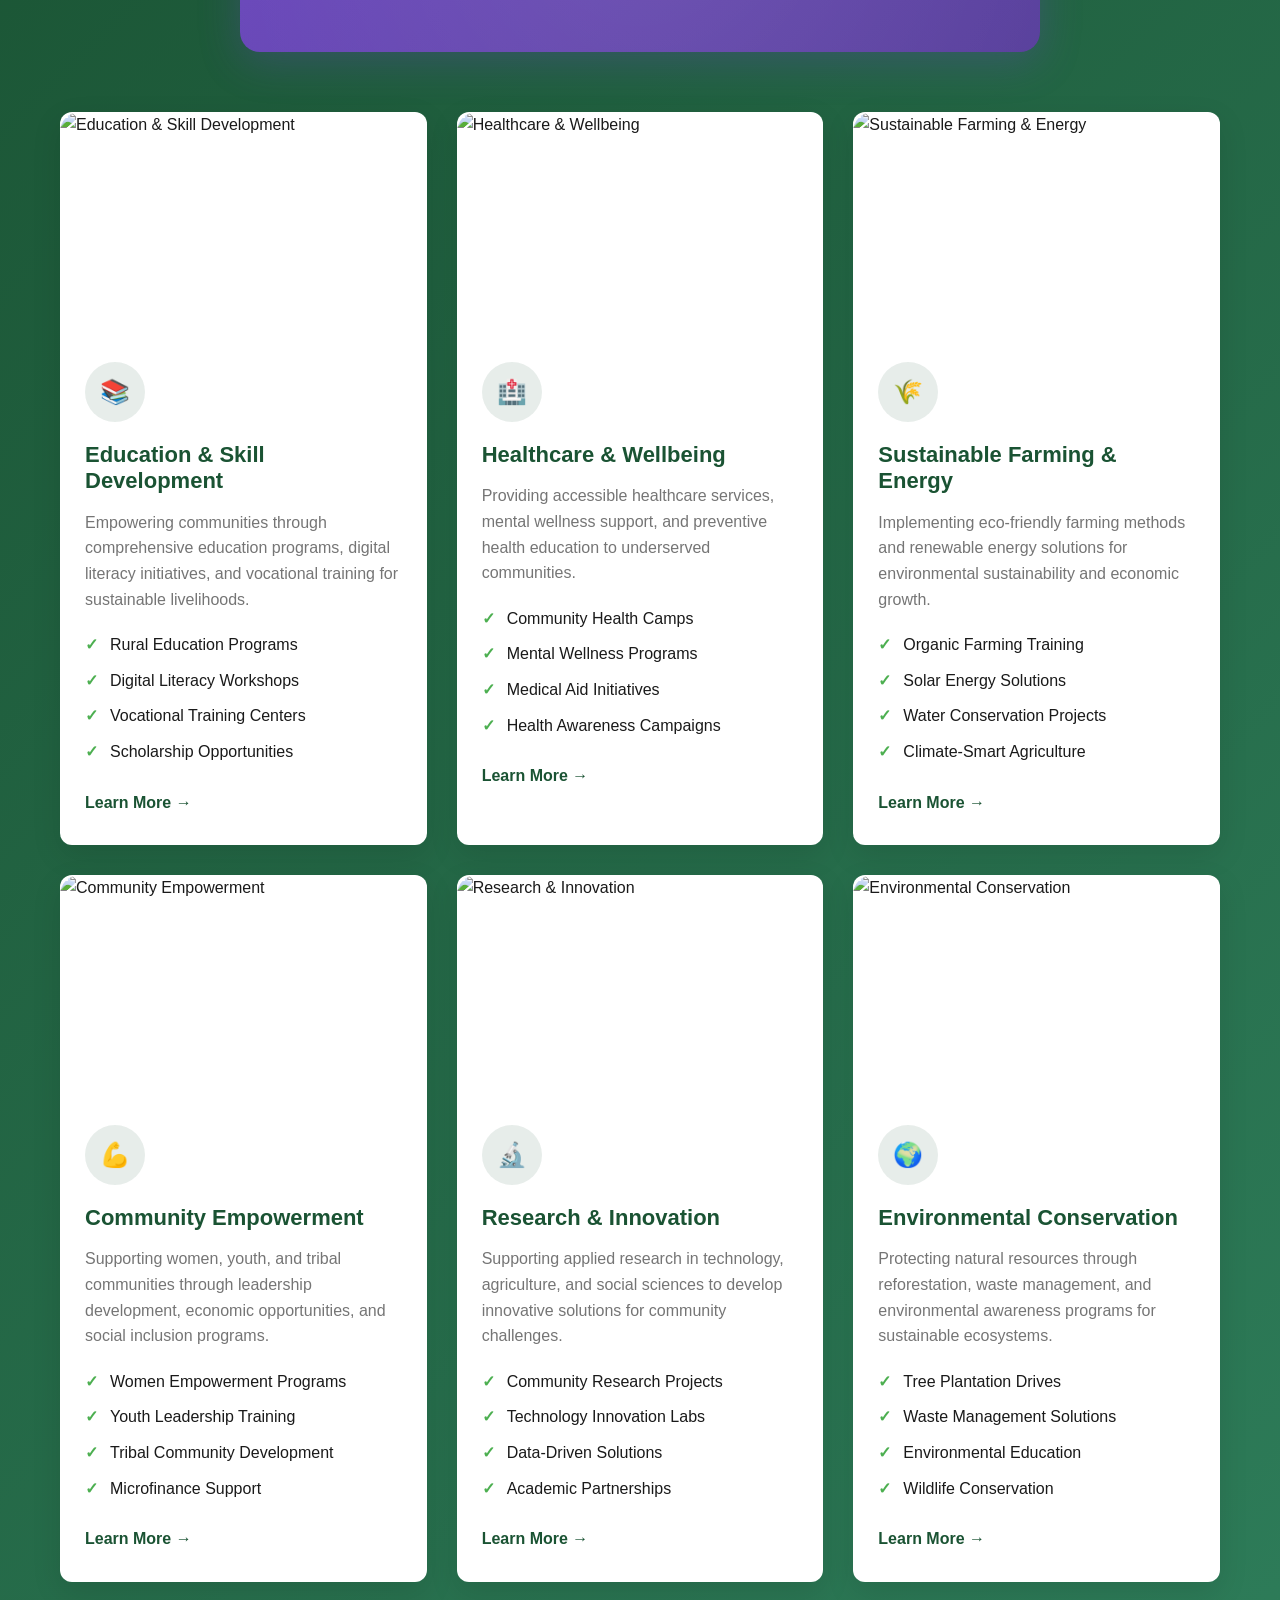
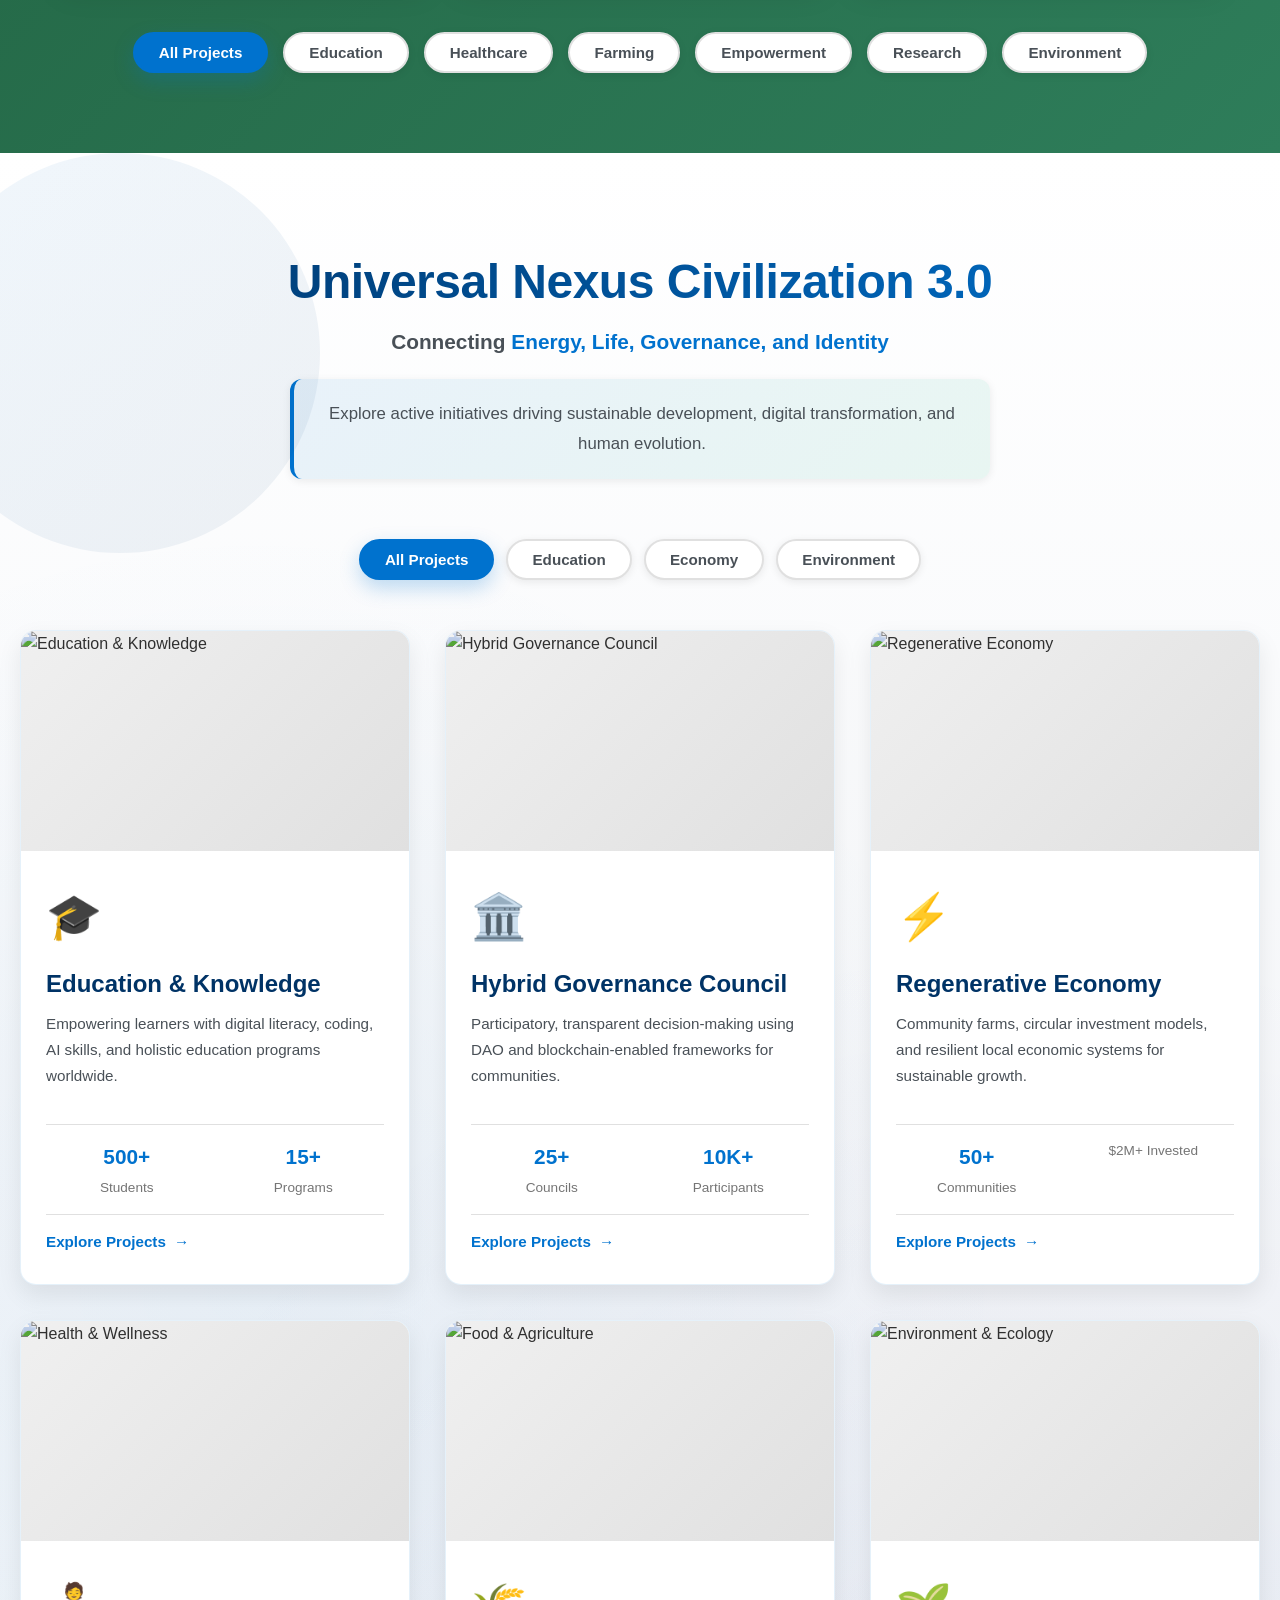
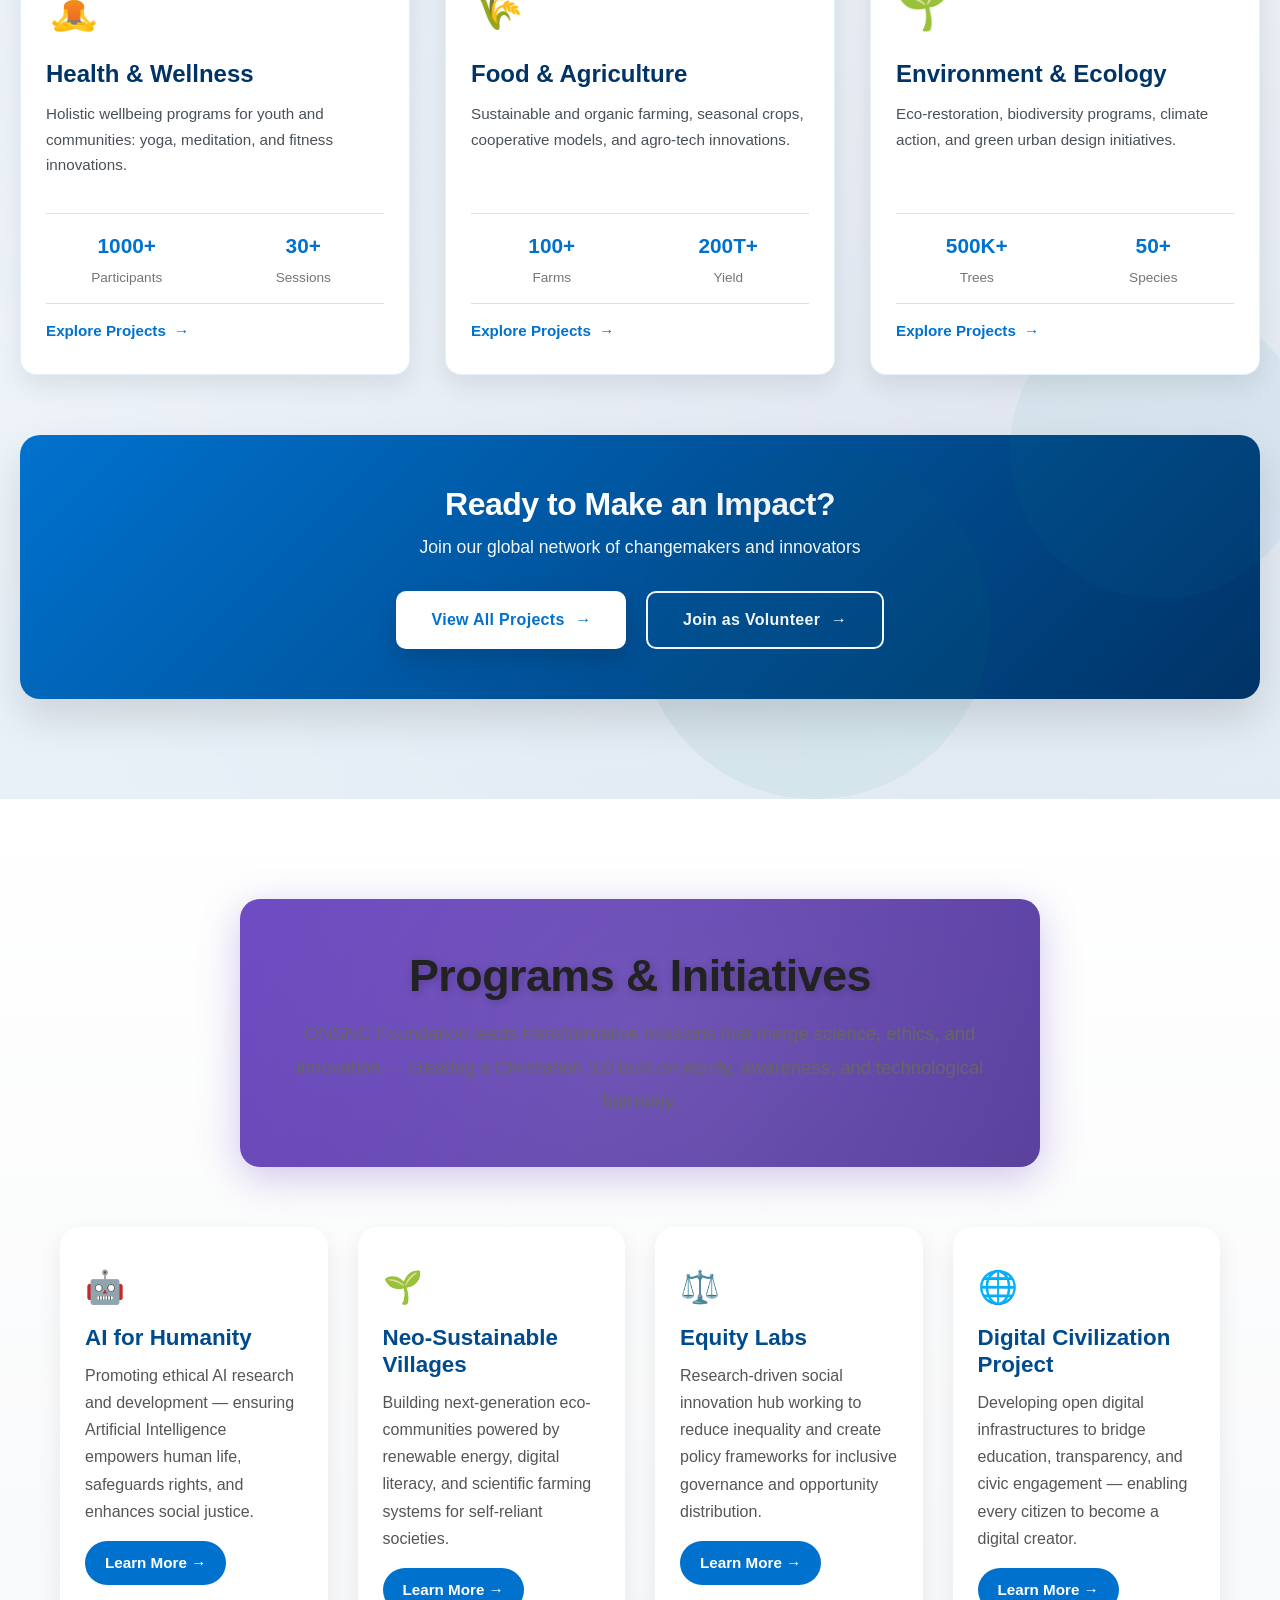
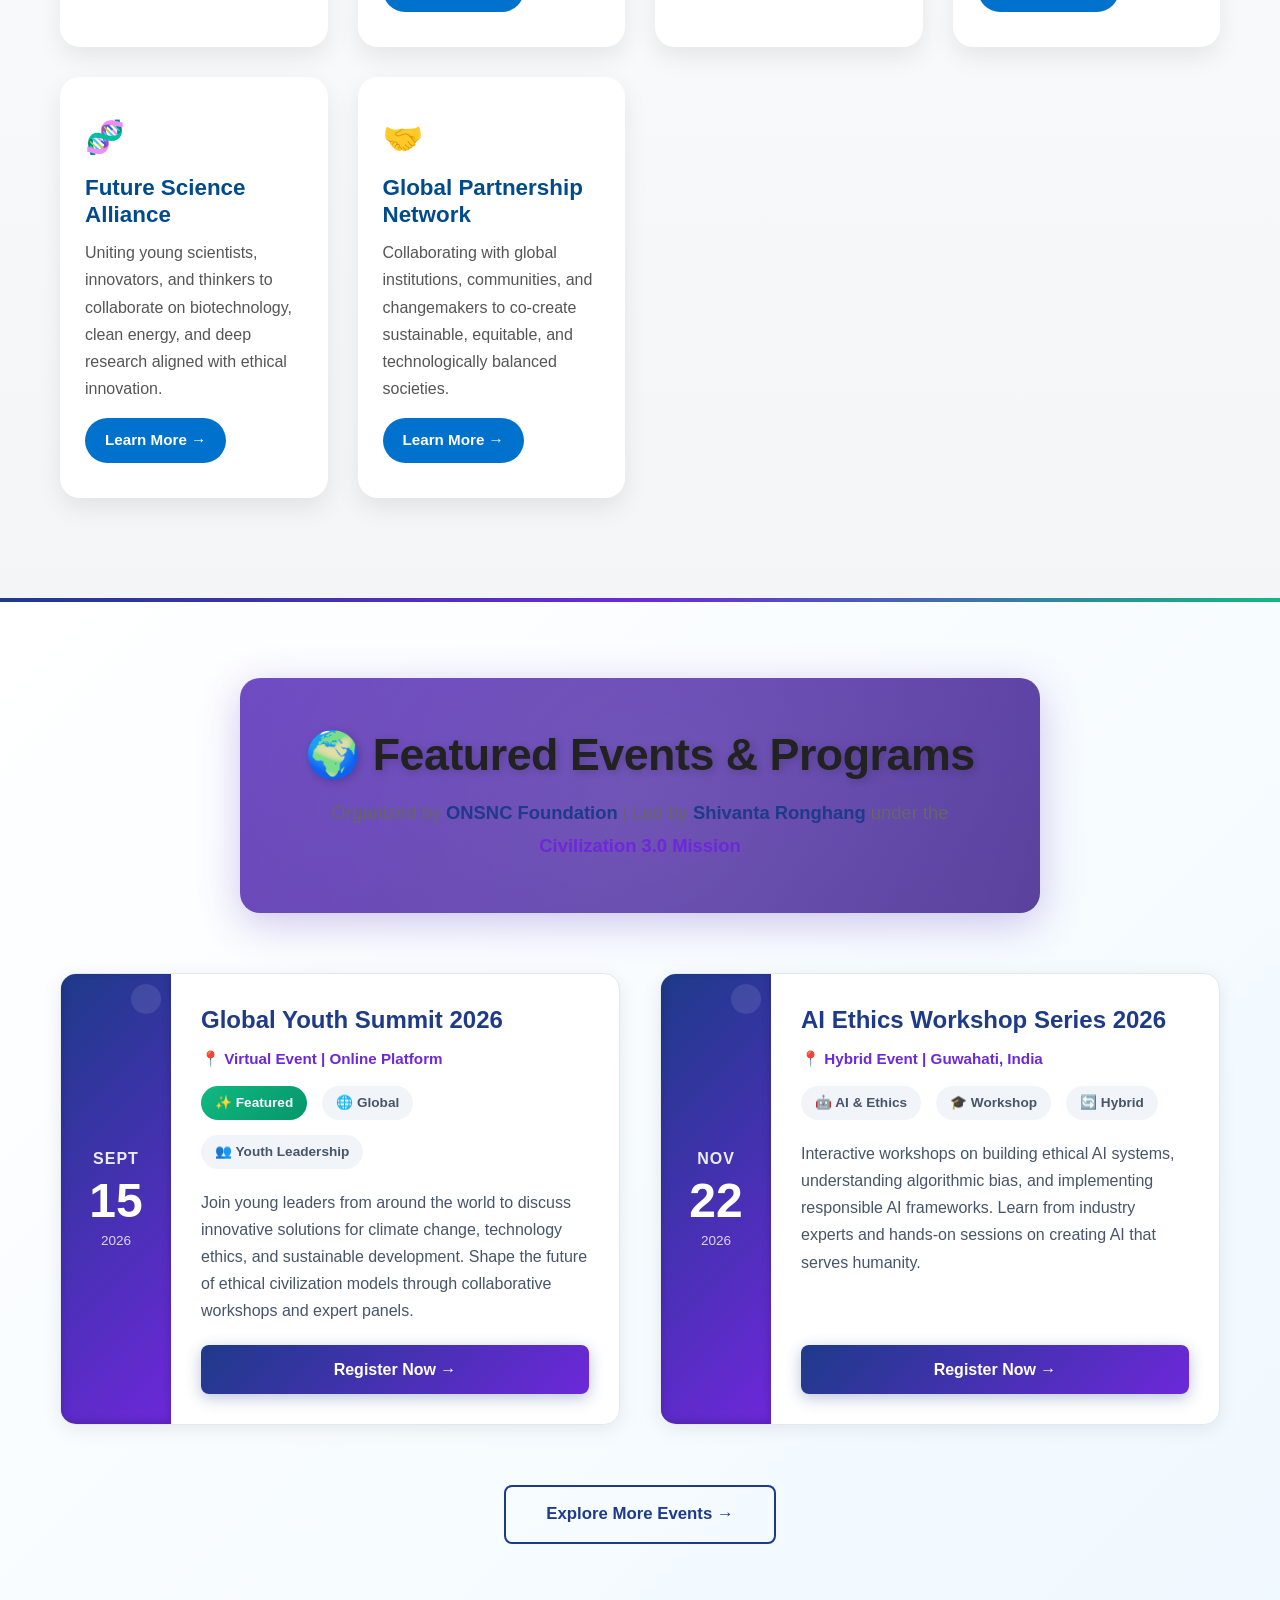
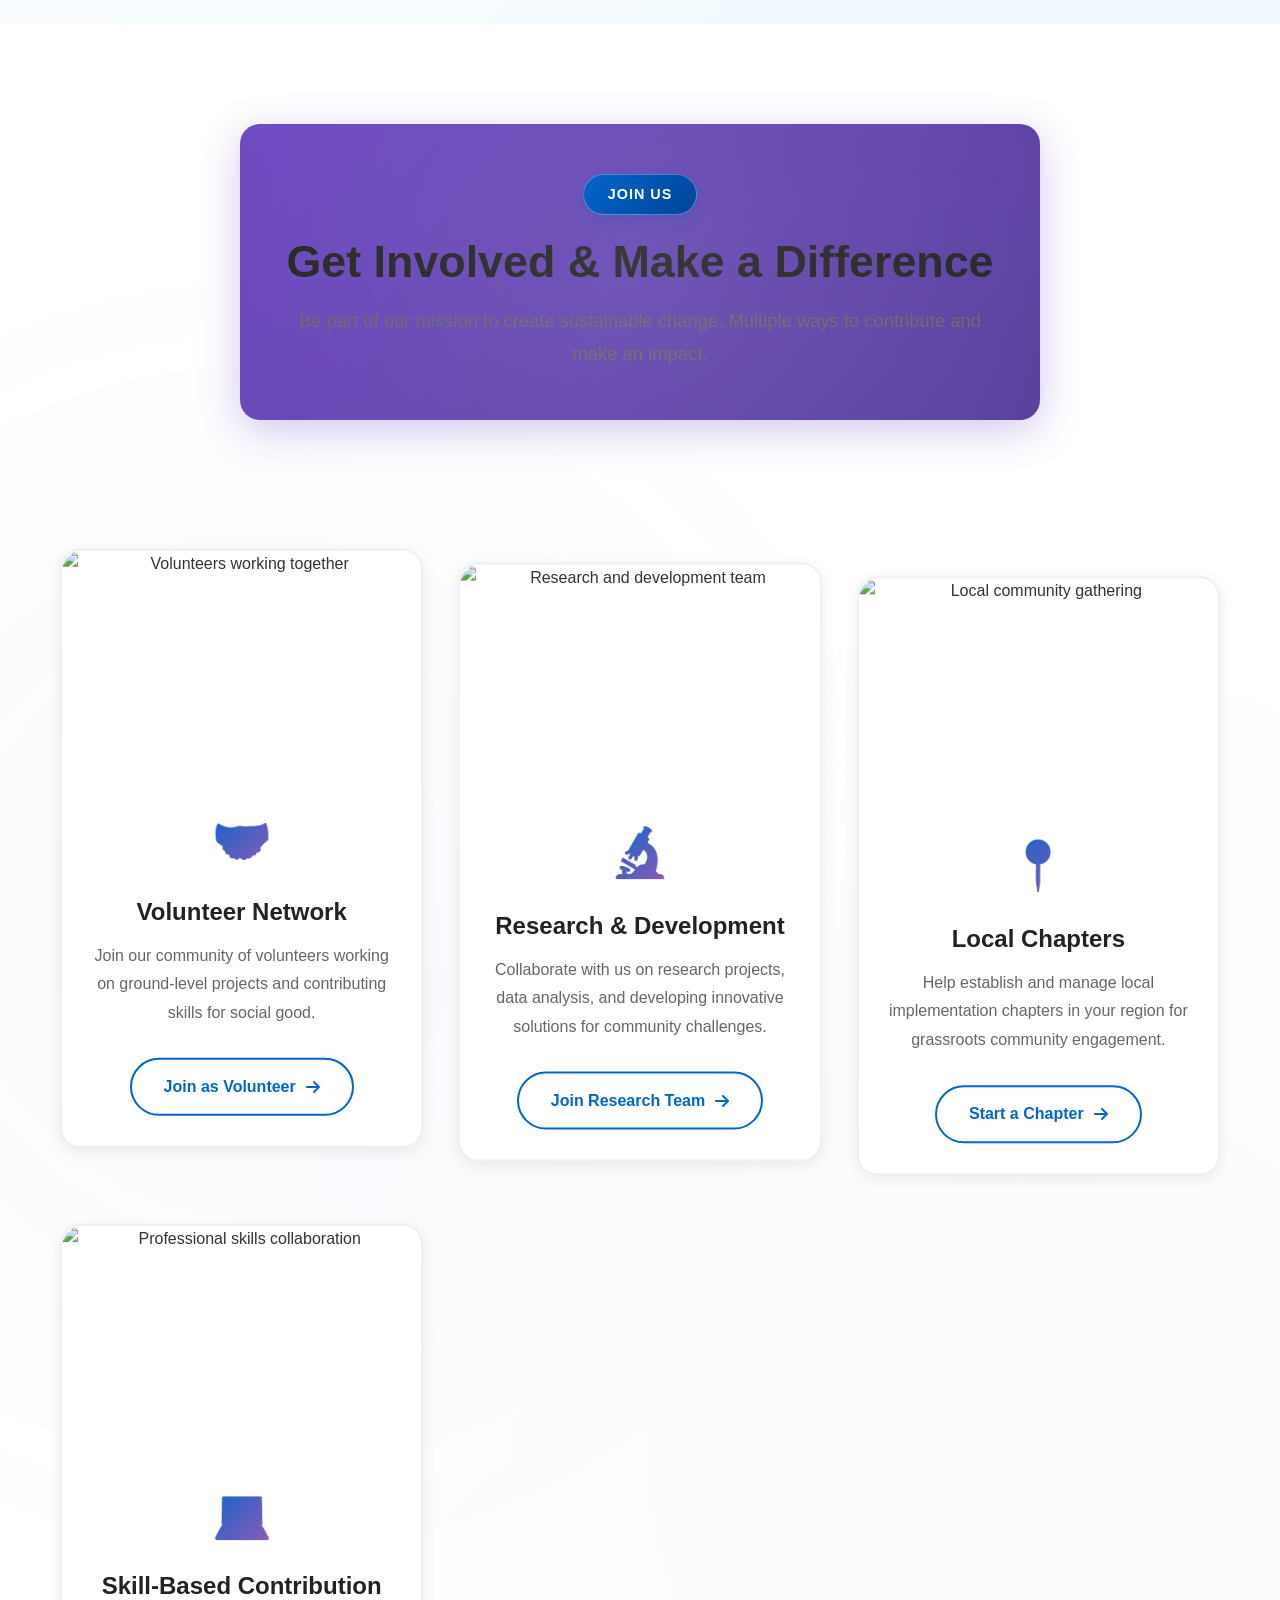
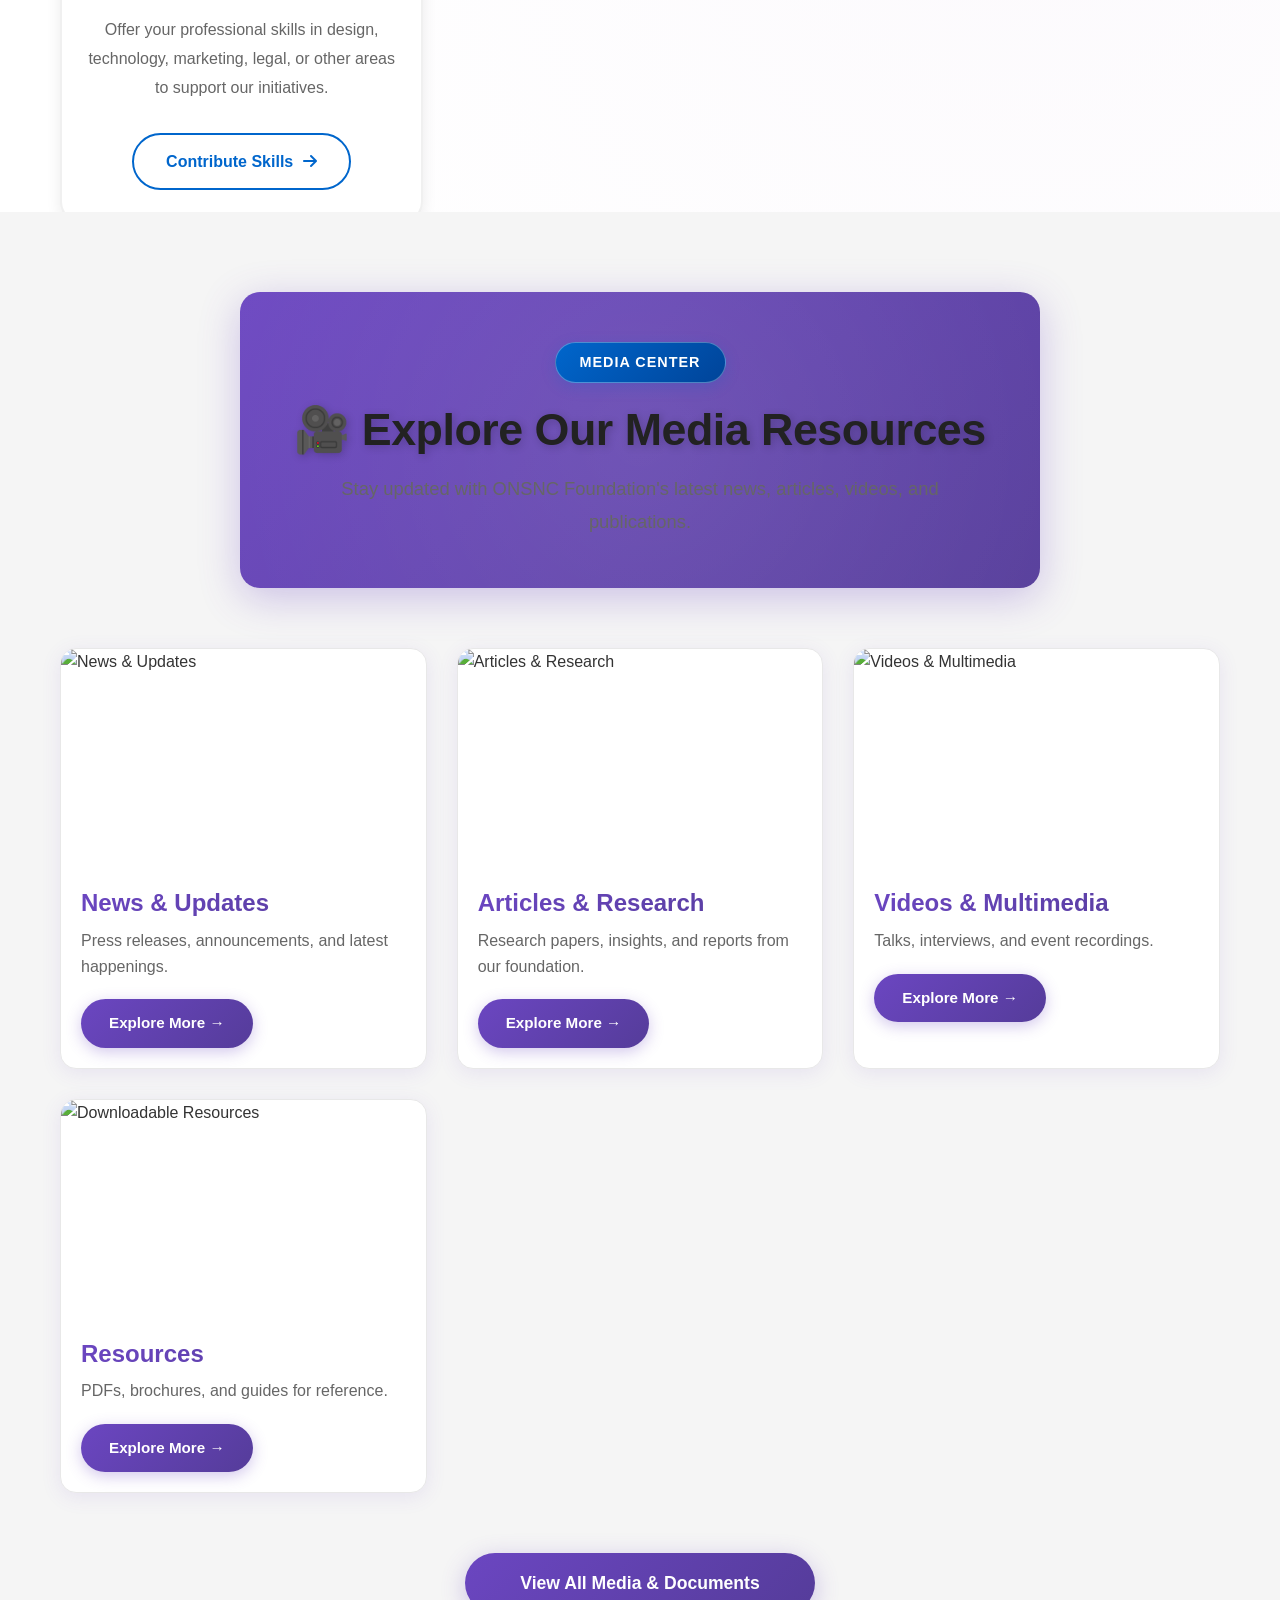
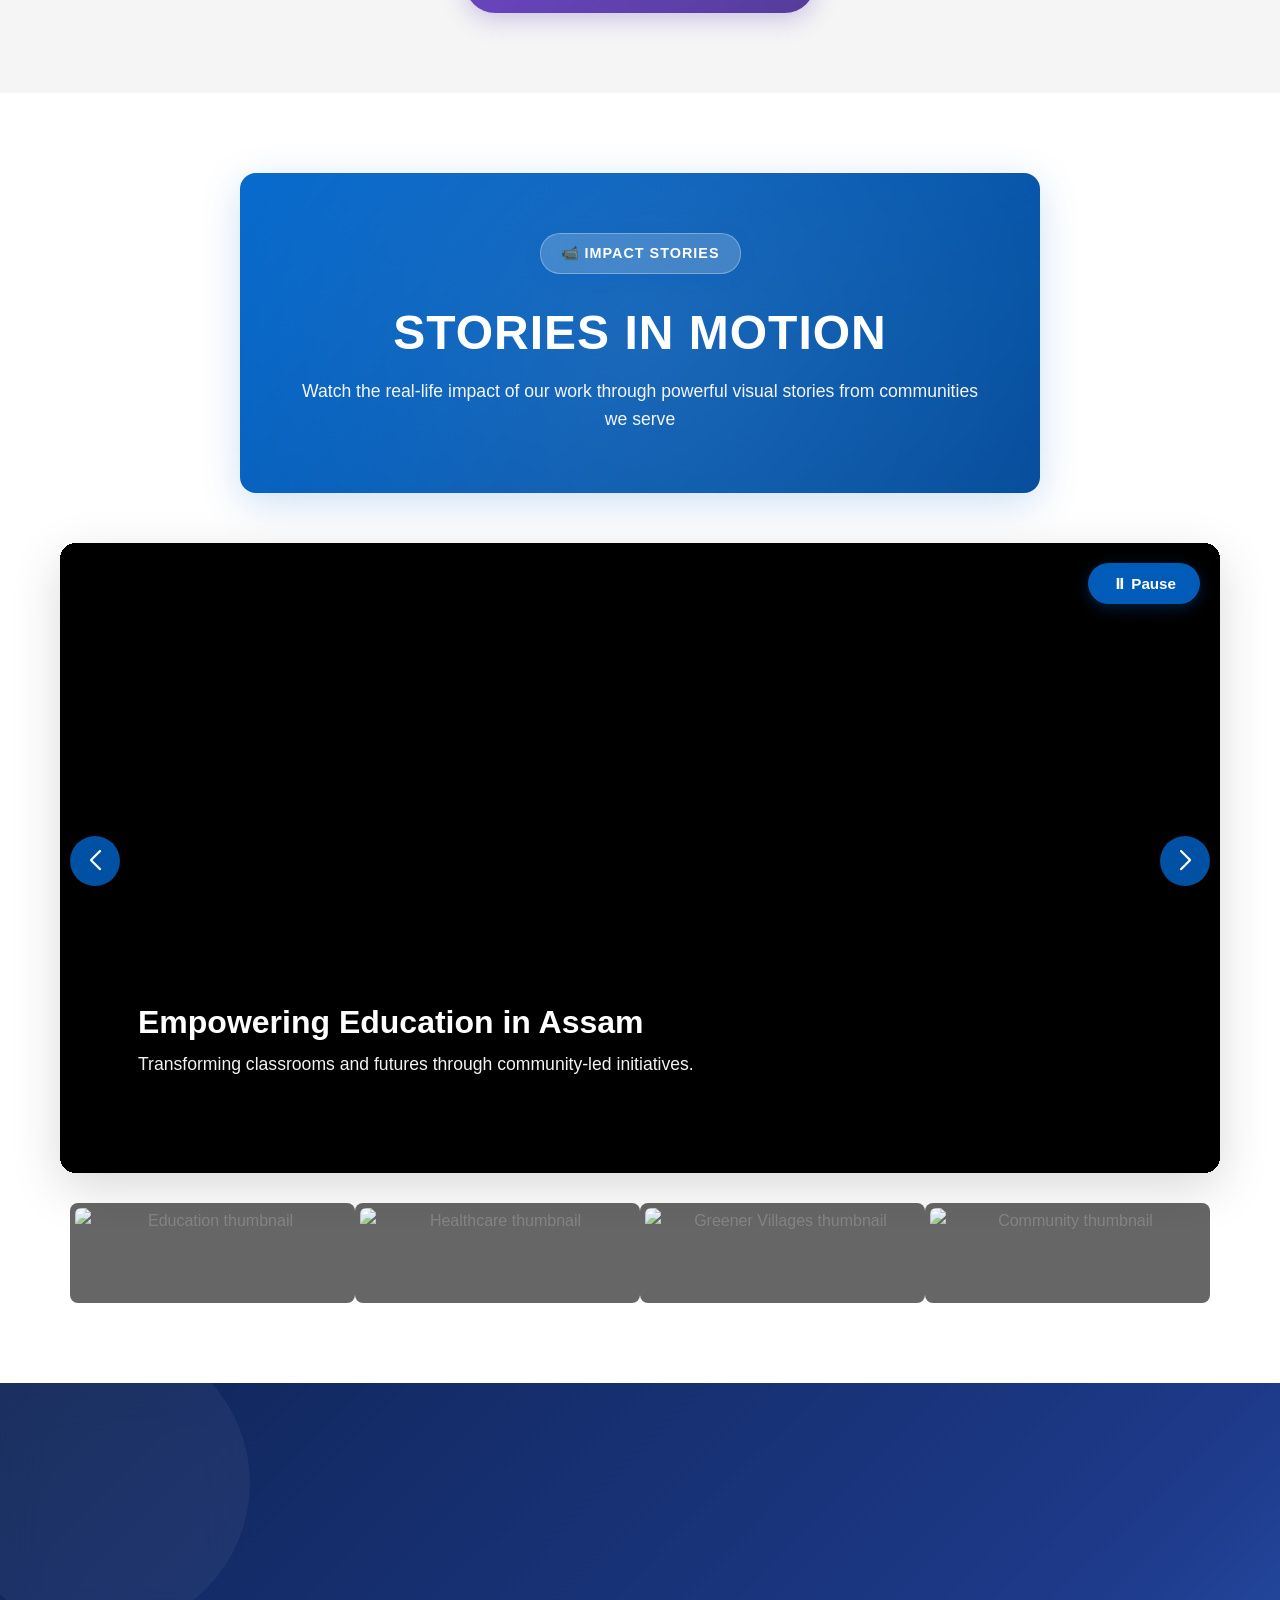
==== commit 35f4c849: "Update index.html" ====
--- a/index.html
+++ b/index.html
@@ -25,6 +25,7 @@
   <link rel="stylesheet" href="get-involved-section.css">
   <link rel="stylesheet" href="media-section.css">
   <link rel="stylesheet" href="ngo-stories-motion.css">
+  <link rel="stylesheet" href="cta.css">
 </head>
 <body>
 
@@ -1231,6 +1232,7 @@
   <script src="media-section.js"></script>
   <script src="top-header.js"></script>
   <script src="i18n.js"></script>
+  <script src="cta.js"></script>
   <!-- Swiper JS -->
   <script src="https://cdn.jsdelivr.net/npm/swiper@11/swiper-bundle.min.js"></script>
   
--- a/media-section.css
+++ b/media-section.css
@@ -8,104 +8,106 @@
 
 body {
   font-family: 'Segoe UI', Tahoma, Geneva, Verdana, sans-serif;
-  background-color: #ffffff;
+  background-color: #f5f5f5;
   color: #333;
   line-height: 1.6;
   overflow-x: hidden;
 }
 
-.mc-hero {
+/* ================= MEDIA CENTER SECTION ================= */
+
+.media-center {
+  padding: 0;
+  background-color: #f5f5f5;
+  position: relative;
+  width: 100%;
+  clear: both;
+  margin-top: 0;
+}
+
+.mc-container {
+  max-width: 100%;
+  margin: 0 auto;
+  position: relative;
+}
+
+/* ================= CONTENT WRAPPER ================= */
+
+.mc-content-wrapper {
+  max-width: 1200px;
+  margin: 0 auto;
+  padding: 80px 20px;
+  background-color: #f5f5f5;
+}
+
+/* ================= SECTION HEADER (Banner Style) ================= */
+
+.section-header {
+  text-align: center;
+  margin-bottom: 60px;
+  padding: 50px 30px;
   background: linear-gradient(135deg, #6b46c1 0%, #553c9a 100%);
+  border-radius: 20px;
+  box-shadow: 0 10px 40px rgba(107, 70, 193, 0.3);
+  position: relative;
+  overflow: hidden;
+}
+
+.section-header::before {
+  content: '';
+  position: absolute;
+  top: -50%;
+  right: -50%;
+  width: 200%;
+  height: 200%;
+  background: radial-gradient(circle, rgba(255,255,255,0.1) 0%, transparent 70%);
+  animation: pulse 4s ease-in-out infinite;
+}
+
+@keyframes pulse {
+  0%, 100% { transform: scale(1); opacity: 0.5; }
+  50% { transform: scale(1.1); opacity: 0.8; }
+}
+
+.section-badge {
+  display: inline-block;
+  background-color: rgba(255, 255, 255, 0.2);
+  color: white;
+  padding: 8px 24px;
+  border-radius: 50px;
+  font-size: 0.9rem;
+  font-weight: 600;
+  margin-bottom: 20px;
+  backdrop-filter: blur(10px);
+  border: 1px solid rgba(255, 255, 255, 0.3);
+  letter-spacing: 1px;
+  text-transform: uppercase;
+}
+
+.section-title {
+  font-size: 2.8rem;
   color: white;
   text-align: center;
-  padding: 100px 20px 120px;
-  position: relative;
-  overflow: hidden;
-  isolation: isolate;
-}
-
-.mc-hero::before {
-  content: '';
-  position: absolute;
-  top: 0;
-  left: 0;
-  right: 0;
-  bottom: 0;
-  background: url('data:image/svg+xml,<svg xmlns="http://www.w3.org/2000/svg" viewBox="0 0 1200 120"><path d="M0,0V46.29c47.79,22.2,103.59,32.17,158,28,70.36-5.37,136.33-33.31,206.8-37.5C438.64,32.43,512.34,53.67,583,72.05c69.27,18,138.3,24.88,209.4,13.08,36.15-6,69.85-17.84,104.45-29.34C989.49,25,1113-14.29,1200,52.47V0Z" opacity=".1" fill="%23ffffff"/></svg>') no-repeat bottom;
-  background-size: cover;
-  opacity: 0.1;
-  z-index: 0;
-}
-
-.mc-hero-content {
+  margin-bottom: 15px;
+  font-weight: 700;
   position: relative;
   z-index: 1;
-  max-width: 1200px;
-  margin: 0 auto;
-}
-
-.mc-hero h1 {
-  font-size: 3rem;
-  font-weight: 700;
-  margin-bottom: 20px;
-  text-shadow: 2px 2px 4px rgba(0,0,0,0.2);
-}
-
-.mc-hero p {
-  font-size: 1.3rem;
-  margin-bottom: 30px;
-  opacity: 0.95;
-}
-
-.btn-primary {
-  display: inline-block;
-  background-color: white;
-  color: #6b46c1;
-  padding: 14px 40px;
-  text-decoration: none;
-  border-radius: 50px;
-  font-weight: 600;
-  font-size: 1rem;
-  transition: all 0.3s ease;
-  box-shadow: 0 4px 15px rgba(0,0,0,0.2);
-  cursor: pointer;
-}
-
-.btn-primary:hover {
-  transform: translateY(-3px);
-  box-shadow: 0 6px 20px rgba(0,0,0,0.3);
-  background-color: #f8f8f8;
-}
-
-.media-center {
-  padding: 80px 20px;
-  background-color: white;
-  position: relative;
-  z-index: 2;
-}
-
-.mc-container {
-  max-width: 1200px;
-  margin: 0 auto;
-}
-
-.mc-container h2 {
-  font-size: 2.5rem;
-  color: #6b46c1;
-  text-align: center;
-  margin-bottom: 20px;
-  font-weight: 700;
-}
-
-.mc-container > p {
+  text-shadow: 2px 2px 8px rgba(0, 0, 0, 0.2);
+}
+
+.section-subtitle {
   text-align: center;
   font-size: 1.2rem;
-  color: #666;
-  margin-bottom: 60px;
+  color: rgba(255, 255, 255, 0.95);
   max-width: 700px;
-  margin-left: auto;
-  margin-right: auto;
-}
+  margin: 0 auto;
+  font-weight: 400;
+  position: relative;
+  z-index: 1;
+  line-height: 1.8;
+}
+
+/* ================= CARDS GRID ================= */
 
 .mc-grid {
   display: grid;
@@ -120,7 +122,7 @@
   overflow: hidden;
   box-shadow: 0 4px 20px rgba(107, 70, 193, 0.1);
   transition: all 0.3s ease;
-  border: 1px solid #f0f0f0;
+  border: 1px solid #e8e8e8;
   opacity: 0;
   transform: translateY(30px);
 }
@@ -133,6 +135,7 @@
 .mc-card:hover {
   transform: translateY(-8px);
   box-shadow: 0 12px 40px rgba(107, 70, 193, 0.2);
+  border-color: #6b46c1;
 }
 
 .mc-card-image {
@@ -158,6 +161,10 @@
   color: #333;
   margin: 20px 20px 10px;
   font-weight: 600;
+  background: linear-gradient(135deg, #6b46c1 0%, #553c9a 100%);
+  -webkit-background-clip: text;
+  -webkit-text-fill-color: transparent;
+  background-clip: text;
 }
 
 .mc-card p {
@@ -167,52 +174,71 @@
   line-height: 1.6;
 }
 
+/* ================= BUTTONS ================= */
+
 .card-btn {
   display: inline-block;
   margin: 0 20px 20px;
-  background-color: #6b46c1;
+  background: linear-gradient(135deg, #6b46c1 0%, #553c9a 100%);
   color: white;
-  padding: 10px 24px;
+  padding: 12px 28px;
   text-decoration: none;
   border-radius: 25px;
   font-weight: 600;
-  font-size: 0.9rem;
+  font-size: 0.95rem;
   transition: all 0.3s ease;
   cursor: pointer;
+  box-shadow: 0 4px 15px rgba(107, 70, 193, 0.3);
 }
 
 .card-btn:hover {
-  background-color: #553c9a;
+  background: linear-gradient(135deg, #553c9a 0%, #422e7a 100%);
   transform: translateX(5px);
-}
-
-.mc-container > .btn-primary {
+  box-shadow: 0 6px 20px rgba(107, 70, 193, 0.4);
+}
+
+.btn-primary {
   display: block;
-  max-width: 300px;
+  max-width: 350px;
   margin: 0 auto;
   text-align: center;
-  background-color: #6b46c1;
+  background: linear-gradient(135deg, #6b46c1 0%, #553c9a 100%);
   color: white;
-}
-
-.mc-container > .btn-primary:hover {
-  background-color: #553c9a;
+  padding: 16px 40px;
+  text-decoration: none;
+  border-radius: 50px;
+  font-weight: 600;
+  font-size: 1.1rem;
+  transition: all 0.3s ease;
+  box-shadow: 0 6px 25px rgba(107, 70, 193, 0.3);
+  cursor: pointer;
+}
+
+.btn-primary:hover {
+  background: linear-gradient(135deg, #553c9a 0%, #422e7a 100%);
+  transform: translateY(-3px);
+  box-shadow: 0 8px 30px rgba(107, 70, 193, 0.4);
 }
 
 /* ================= RESPONSIVE DESIGN ================= */
 
 /* Tablet breakpoint */
 @media (max-width: 1024px) {
-  .mc-hero {
-    padding: 80px 20px 100px;
-  }
-
-  .mc-hero h1 {
-    font-size: 2.5rem;
-  }
-
-  .mc-container h2 {
-    font-size: 2.2rem;
+  .mc-content-wrapper {
+    padding: 60px 20px;
+  }
+
+  .section-header {
+    padding: 40px 25px;
+    margin-bottom: 50px;
+  }
+
+  .section-title {
+    font-size: 2.3rem;
+  }
+
+  .section-subtitle {
+    font-size: 1.1rem;
   }
 
   .mc-grid {
@@ -223,34 +249,27 @@
 
 /* Mobile breakpoint */
 @media (max-width: 768px) {
-  .mc-hero {
-    padding: 60px 20px 80px;
-  }
-
-  .mc-hero h1 {
+  .mc-content-wrapper {
+    padding: 50px 20px;
+  }
+
+  .section-header {
+    padding: 35px 20px;
+    margin-bottom: 40px;
+    border-radius: 15px;
+  }
+
+  .section-badge {
+    font-size: 0.85rem;
+    padding: 6px 20px;
+  }
+
+  .section-title {
     font-size: 2rem;
   }
 
-  .mc-hero p {
-    font-size: 1.1rem;
-  }
-
-  .btn-primary {
-    padding: 12px 30px;
-    font-size: 0.95rem;
-  }
-
-  .media-center {
-    padding: 60px 20px;
-  }
-
-  .mc-container h2 {
-    font-size: 2rem;
-  }
-
-  .mc-container > p {
-    font-size: 1.1rem;
-    margin-bottom: 40px;
+  .section-subtitle {
+    font-size: 1rem;
   }
 
   .mc-grid {
@@ -266,36 +285,45 @@
   .mc-card p {
     font-size: 0.95rem;
   }
+
+  .btn-primary {
+    font-size: 1rem;
+    padding: 14px 35px;
+  }
 }
 
 /* Small mobile breakpoint */
 @media (max-width: 480px) {
-  .mc-hero {
-    padding: 50px 15px 70px;
-  }
-
-  .mc-hero h1 {
-    font-size: 1.75rem;
-  }
-
-  .mc-hero p {
-    font-size: 1rem;
+  .mc-content-wrapper {
+    padding: 40px 15px;
+  }
+
+  .section-header {
+    padding: 30px 15px;
+    margin-bottom: 35px;
+    border-radius: 12px;
+  }
+
+  .section-badge {
+    font-size: 0.8rem;
+    padding: 5px 18px;
+    margin-bottom: 15px;
+  }
+
+  .section-title {
+    font-size: 1.6rem;
+  }
+
+  .section-subtitle {
+    font-size: 0.95rem;
+  }
+
+  .mc-card-image {
+    height: 180px;
   }
 
   .btn-primary {
-    padding: 10px 25px;
-    font-size: 0.9rem;
-  }
-
-  .media-center {
-    padding: 40px 15px;
-  }
-
-  .mc-container h2 {
-    font-size: 1.75rem;
-  }
-
-  .mc-card img {
-    height: 180px;
-  }
-}
+    font-size: 0.95rem;
+    padding: 12px 30px;
+  }
+}
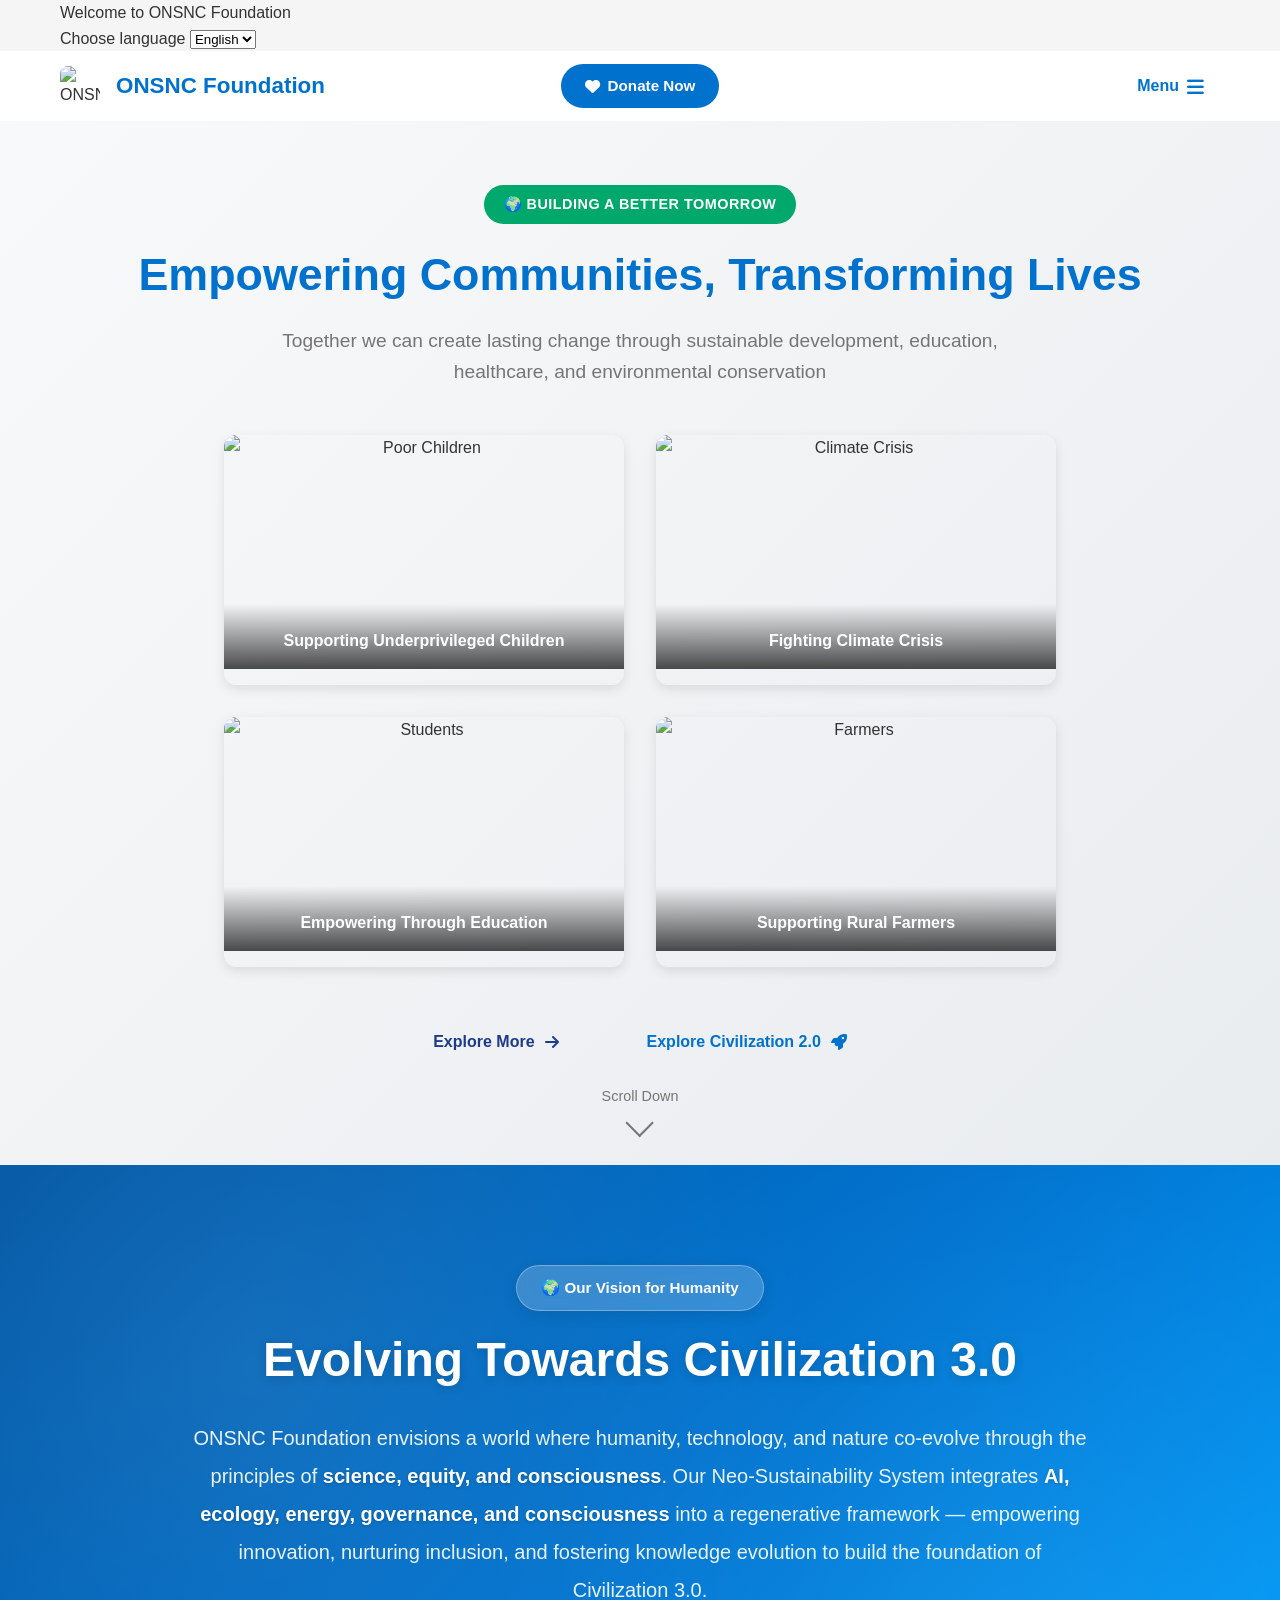
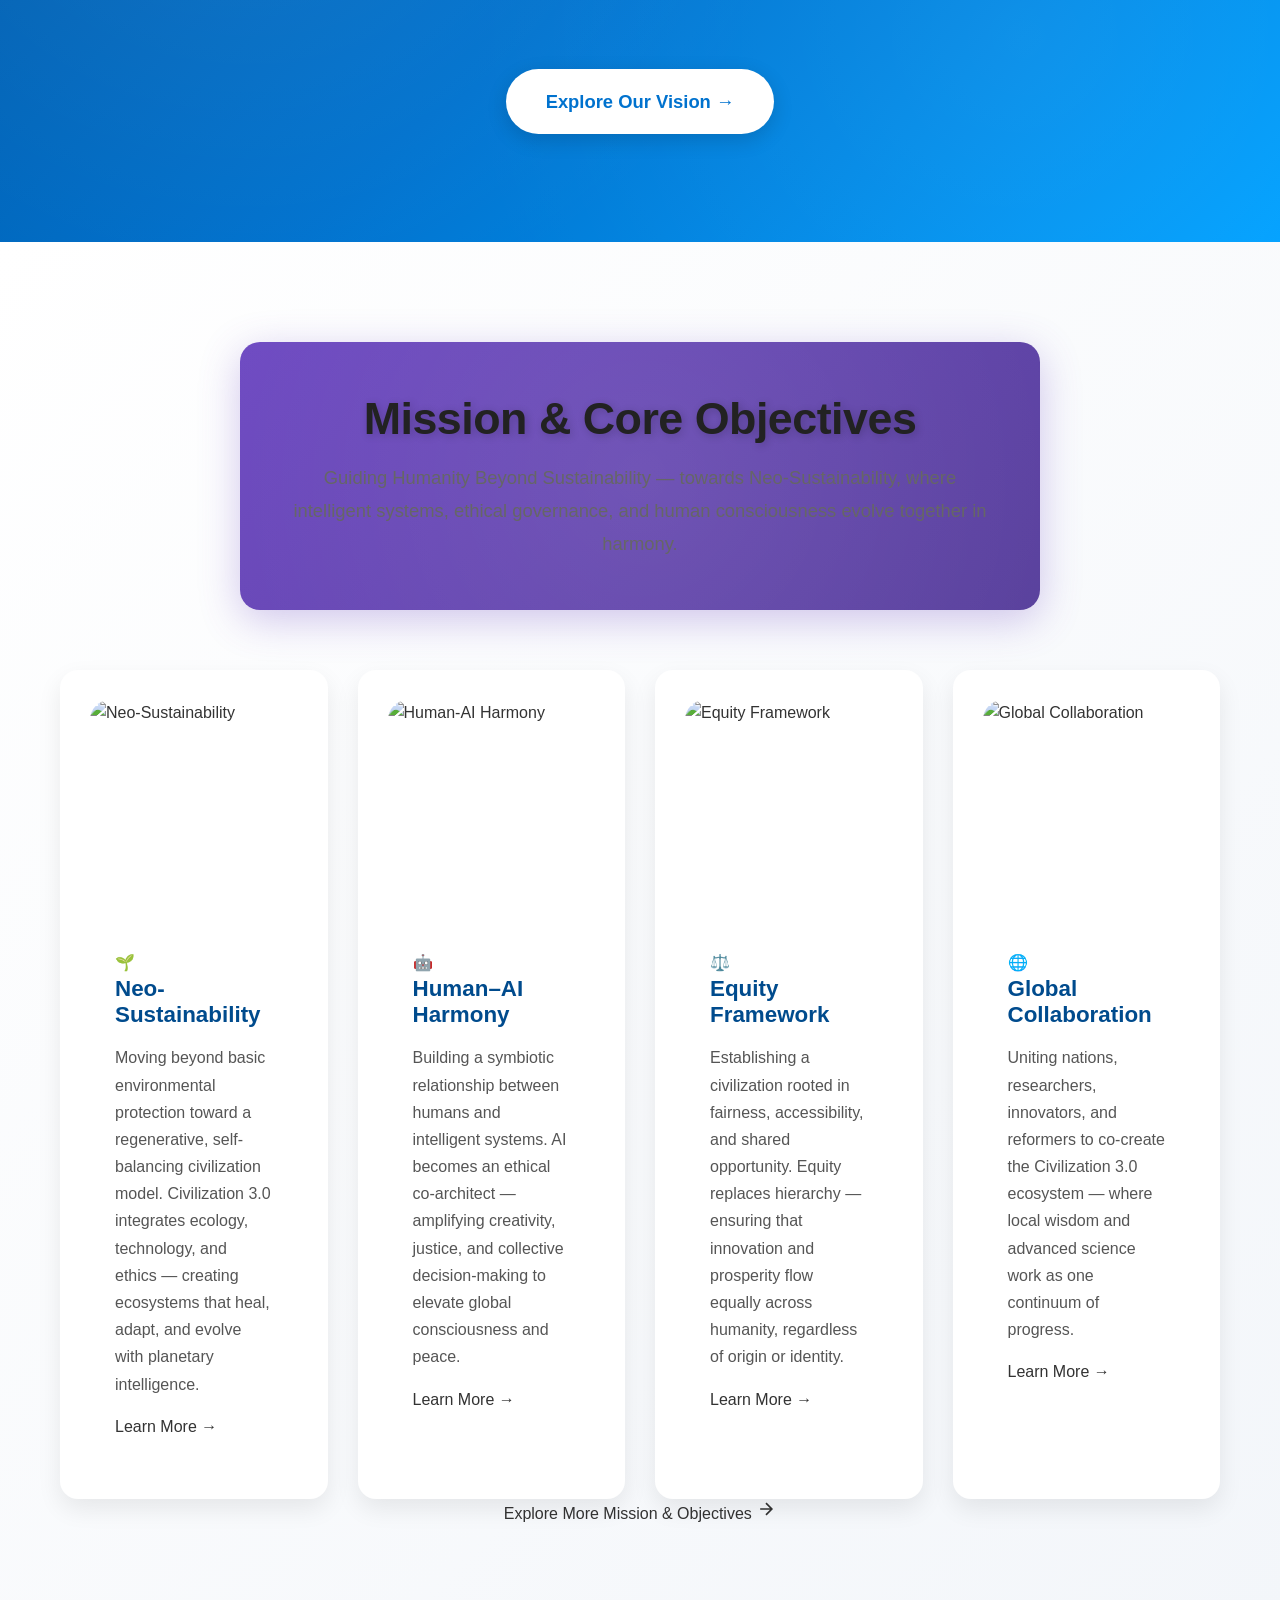
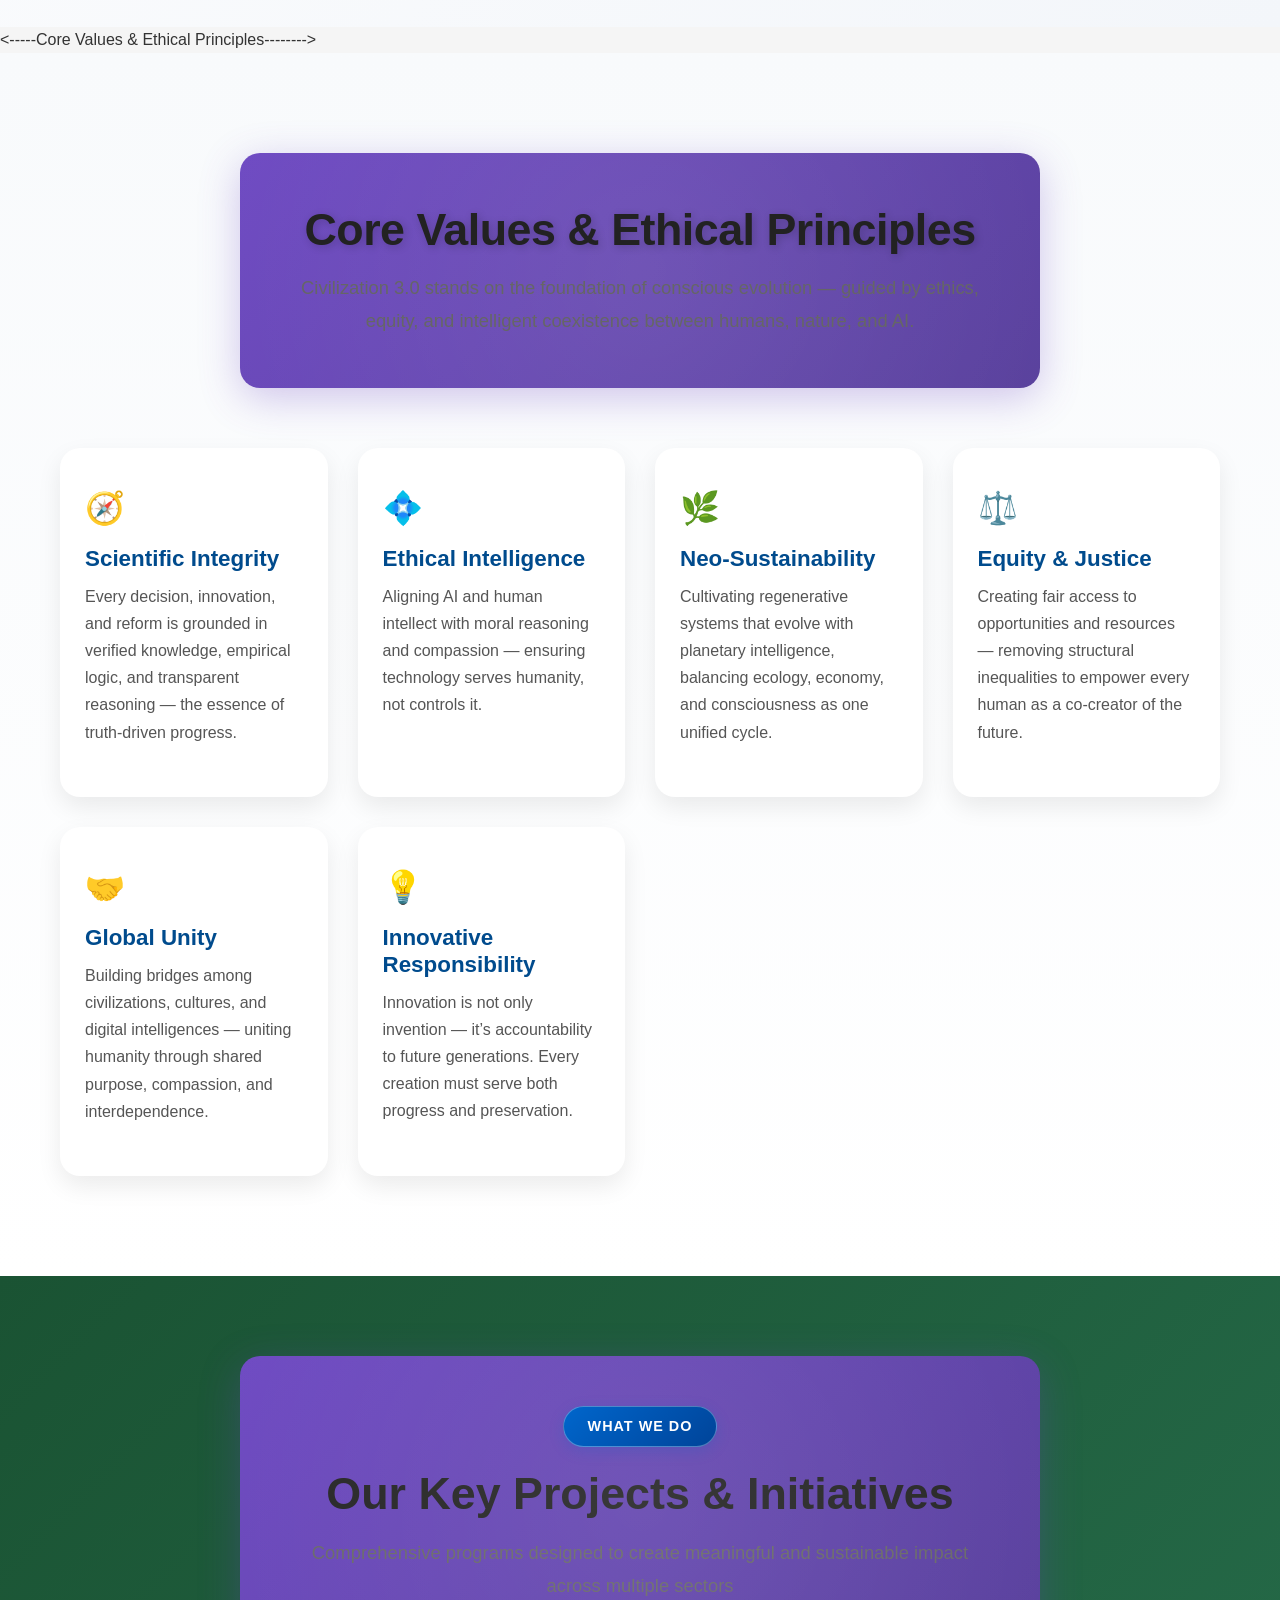
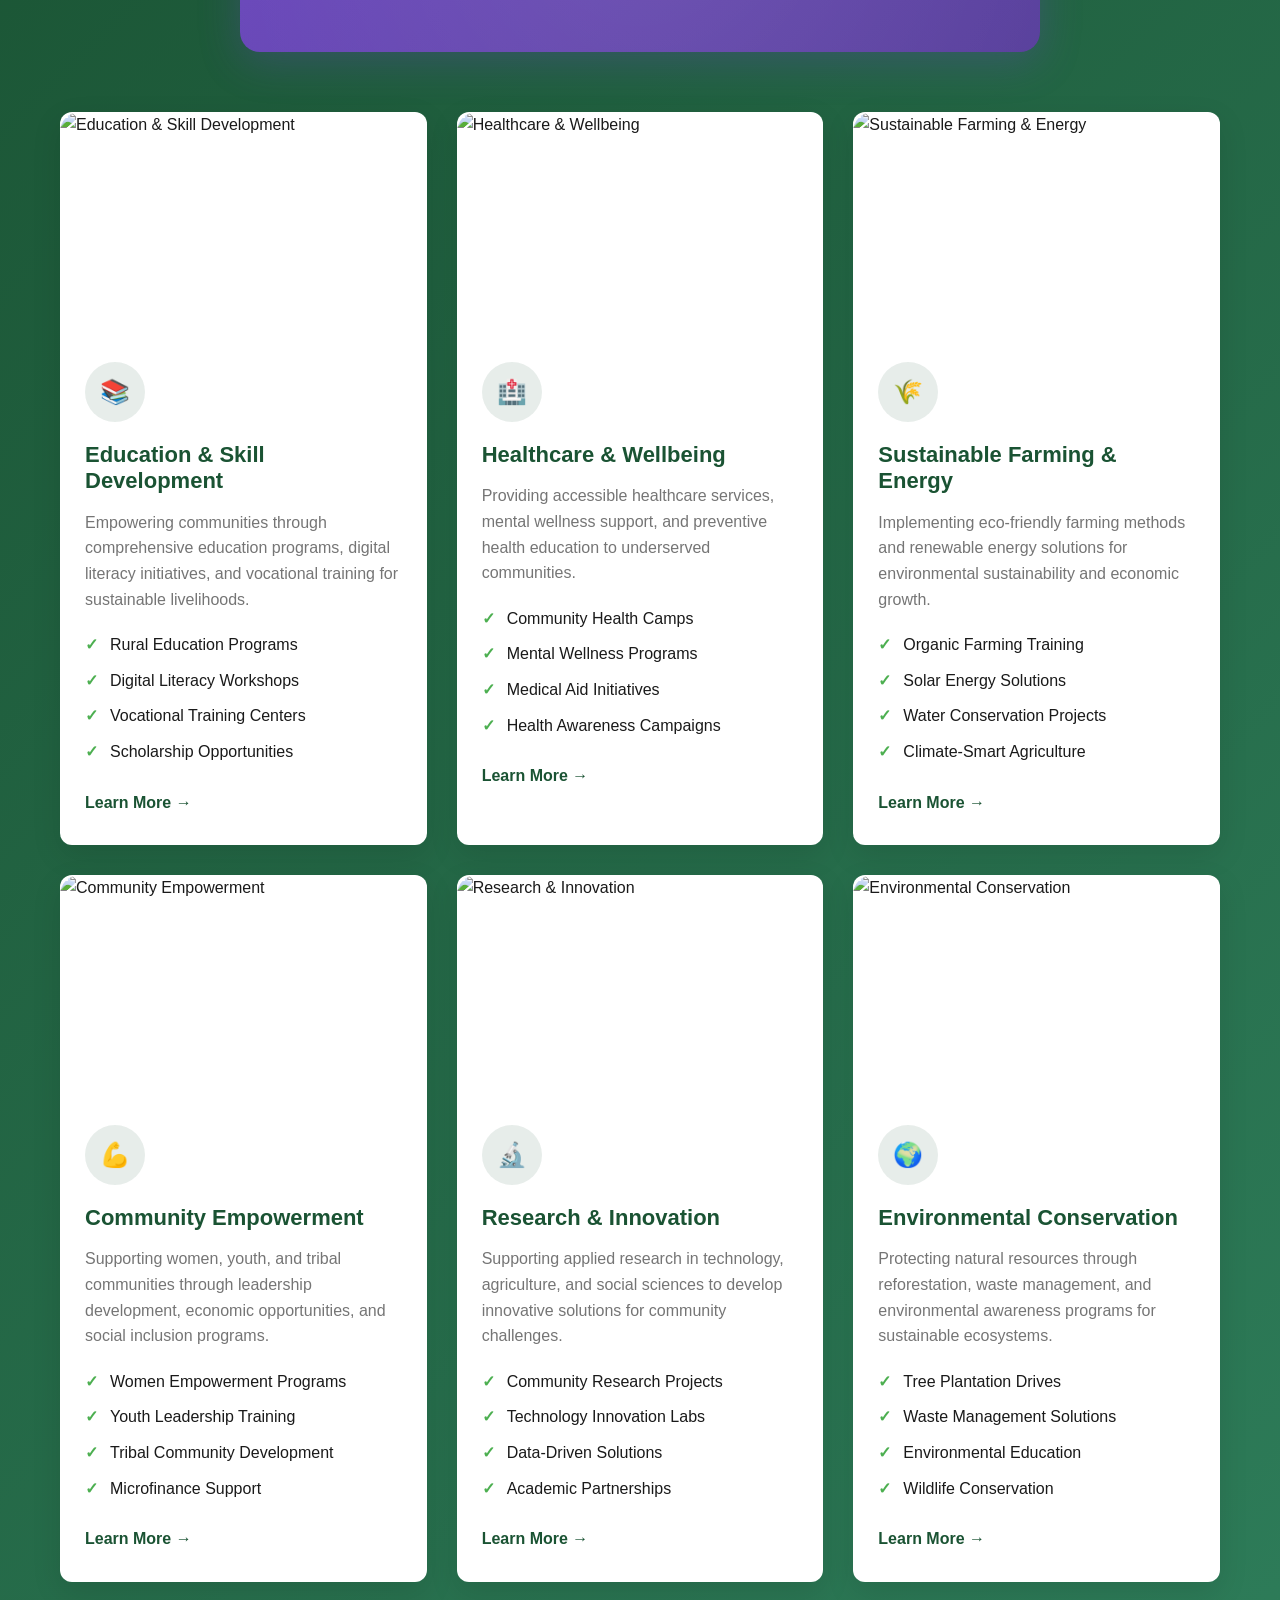
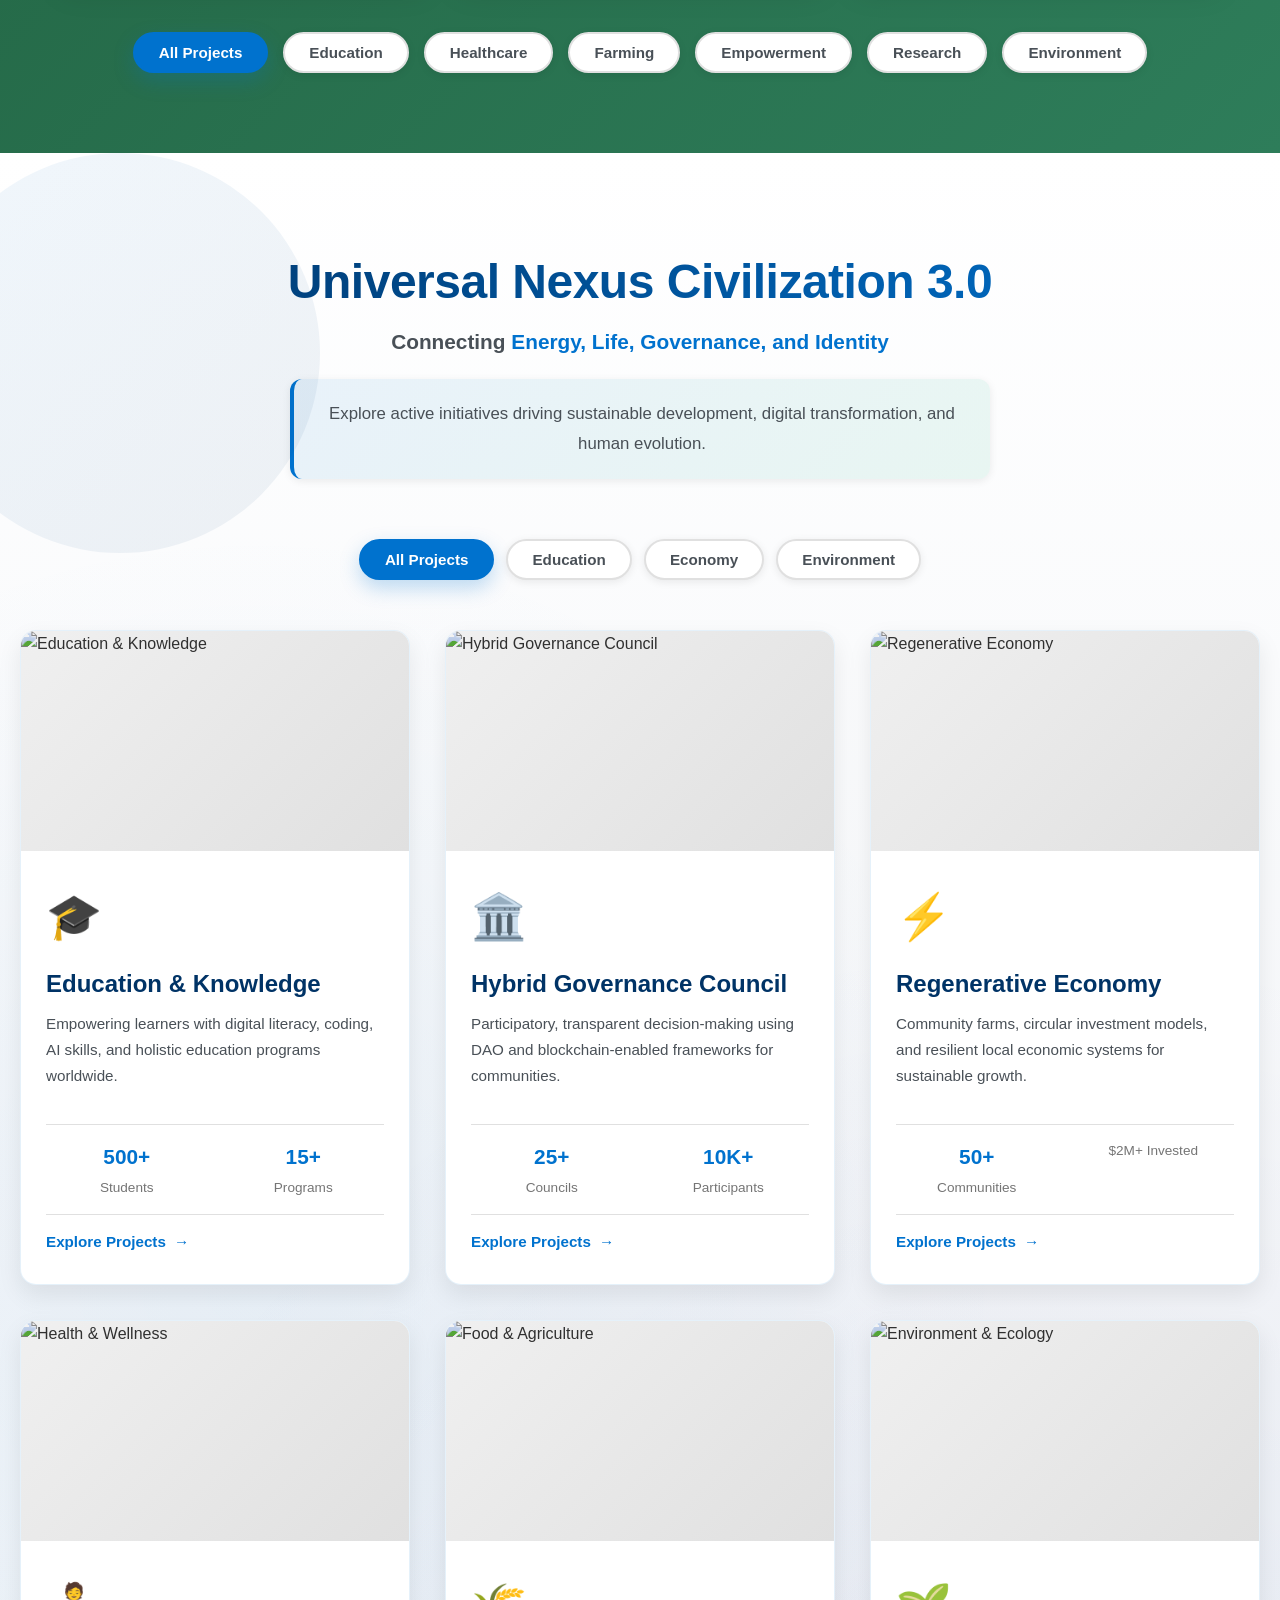
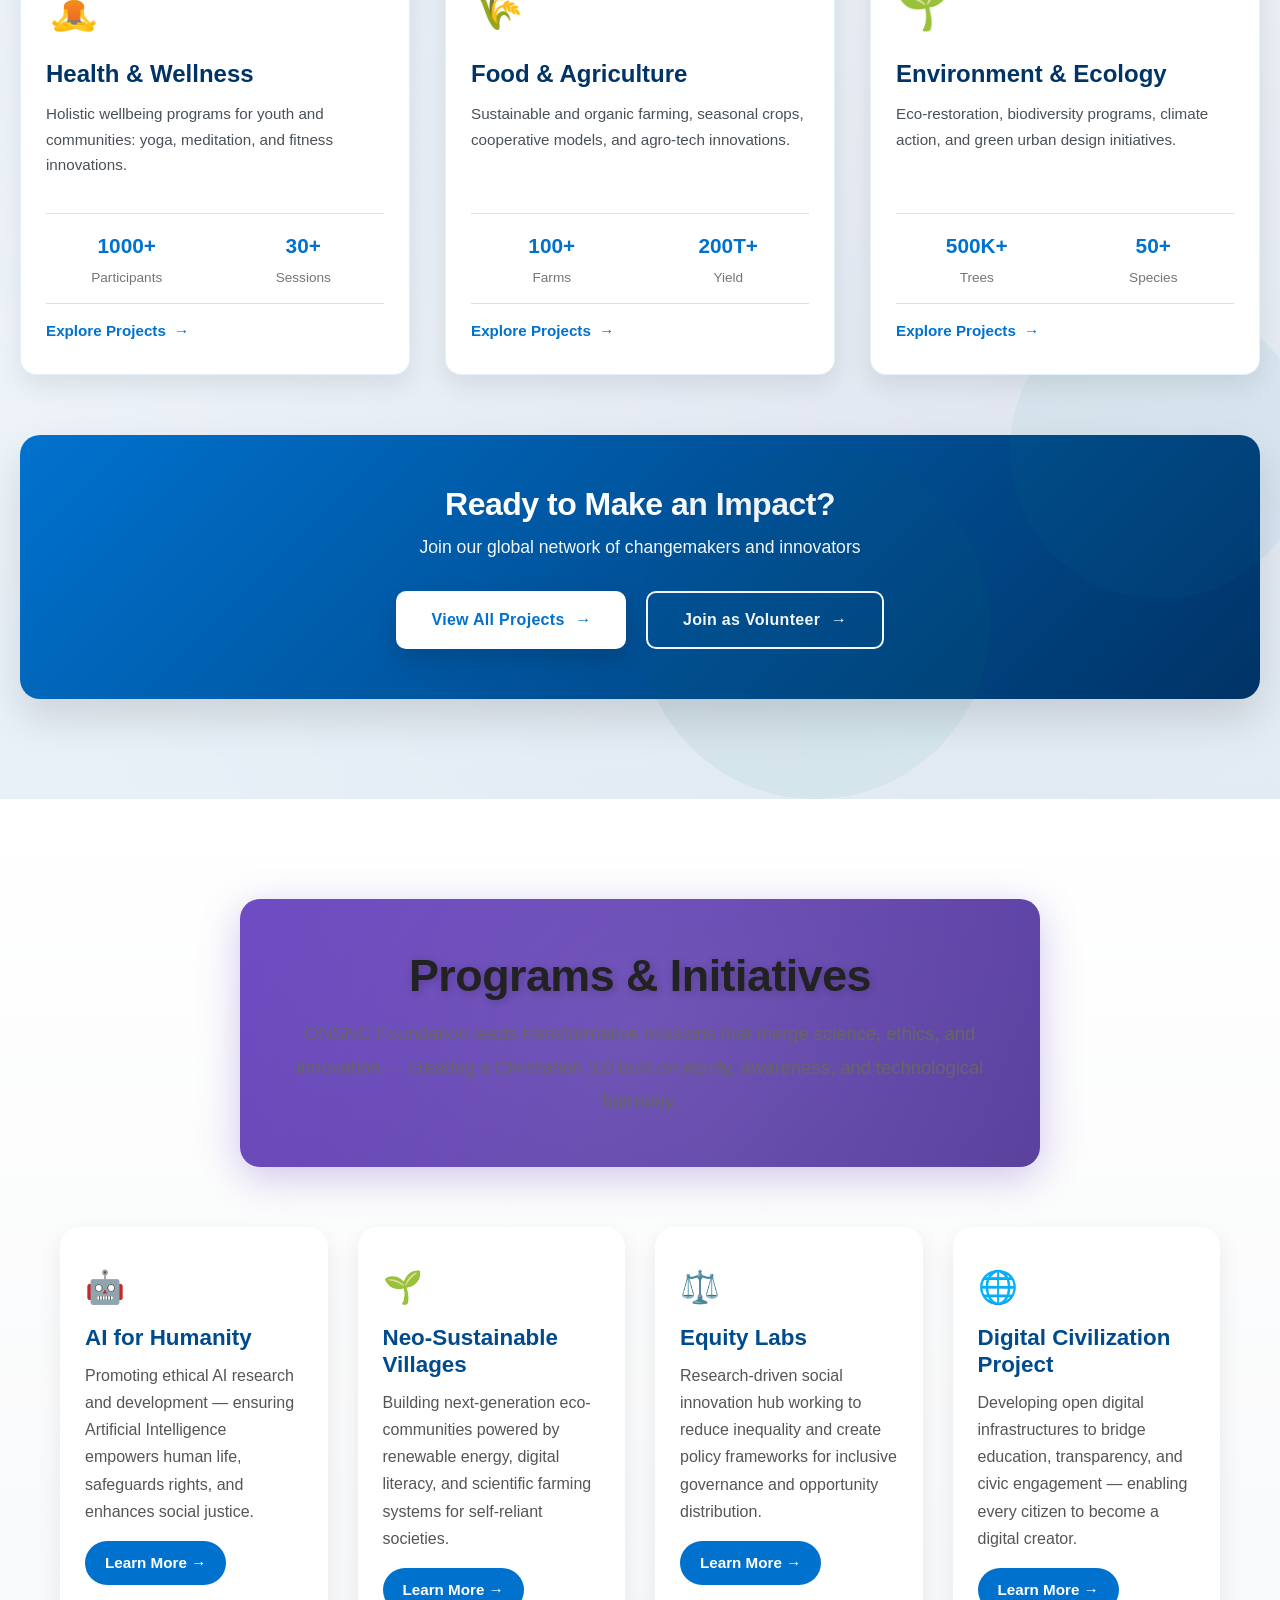
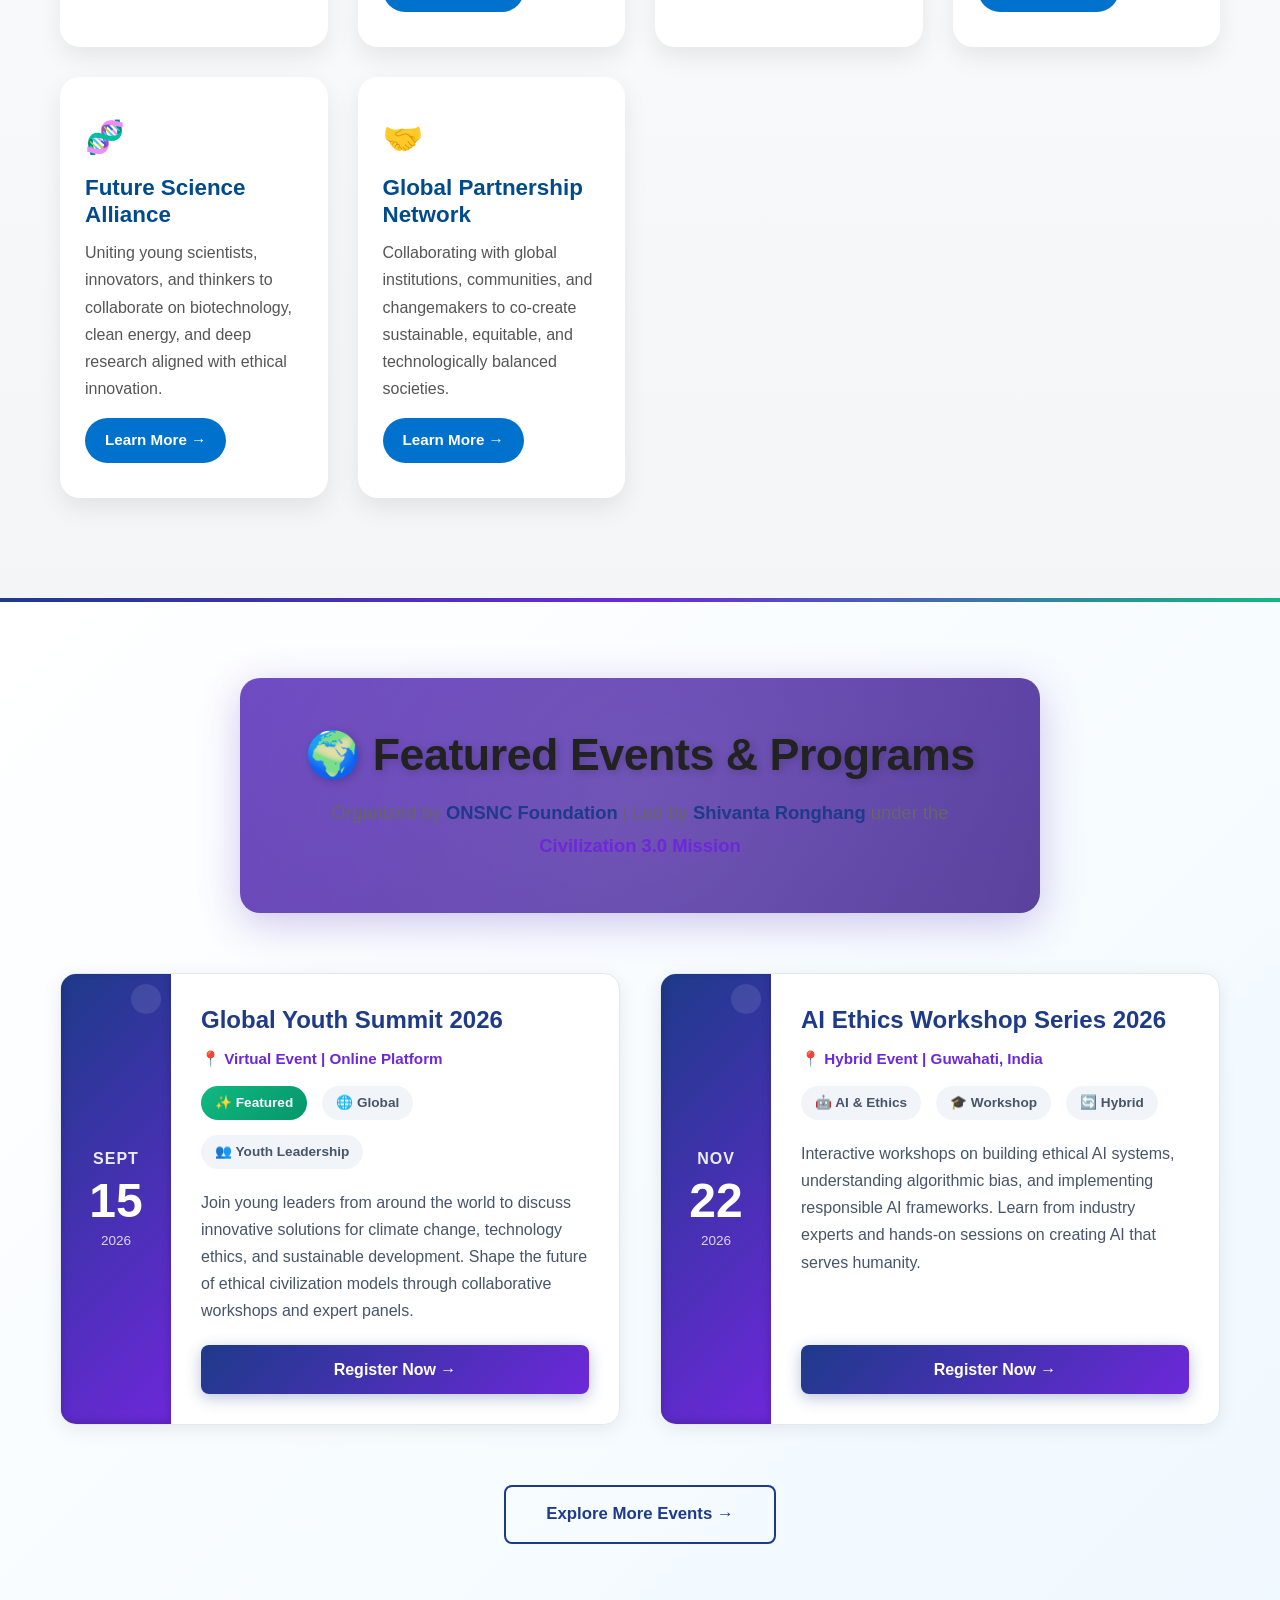
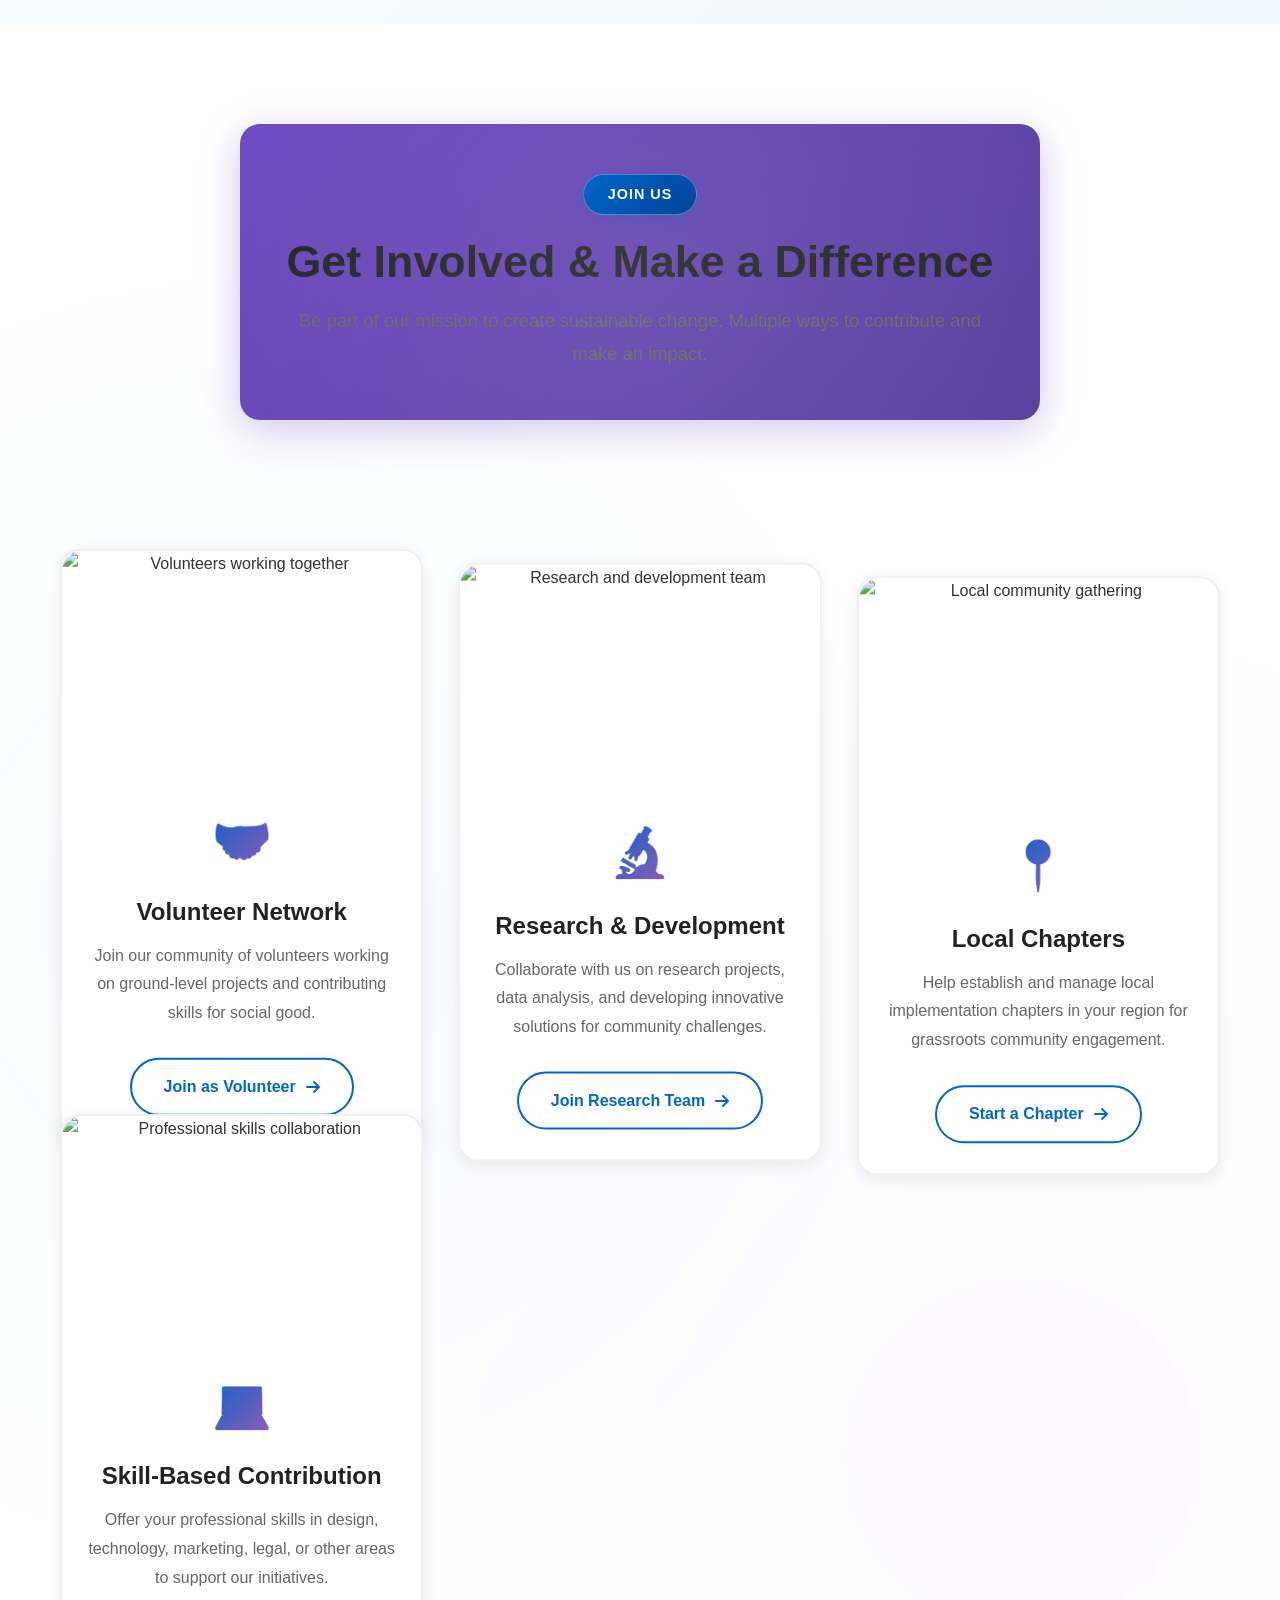
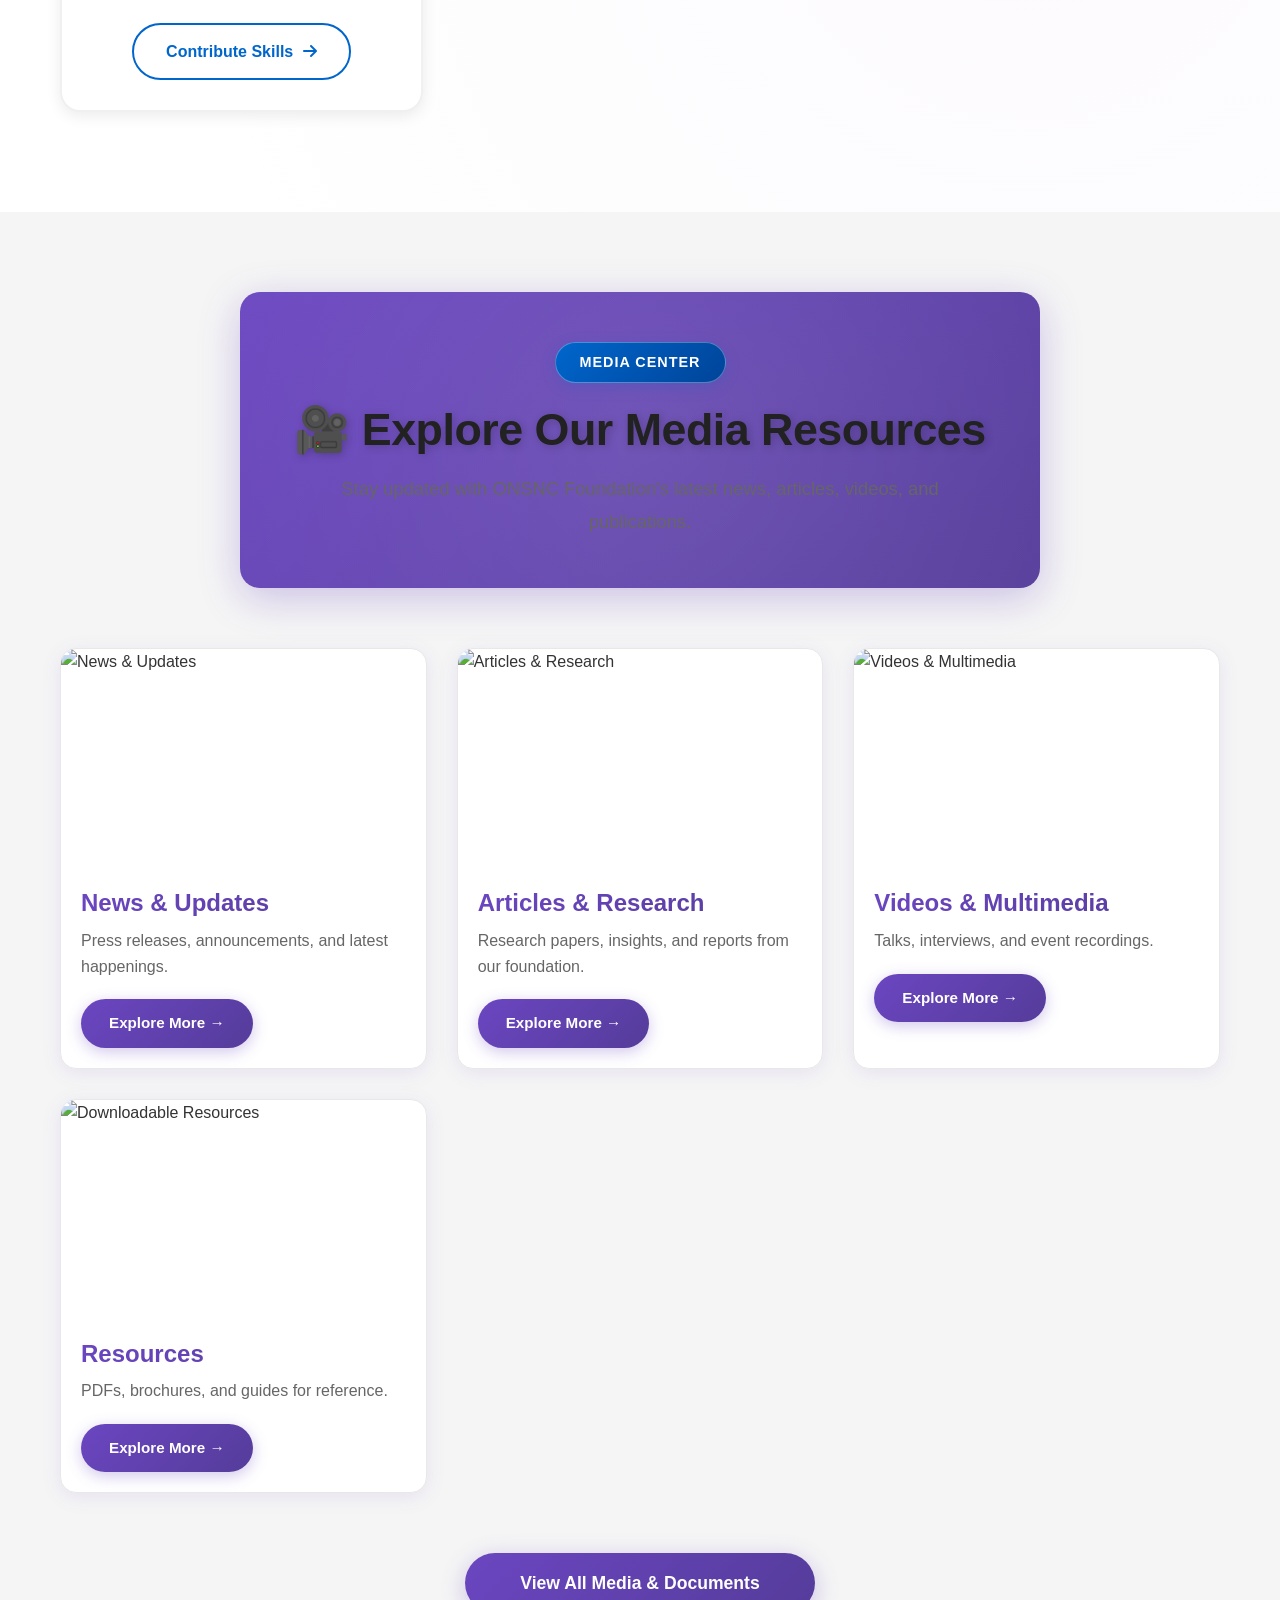
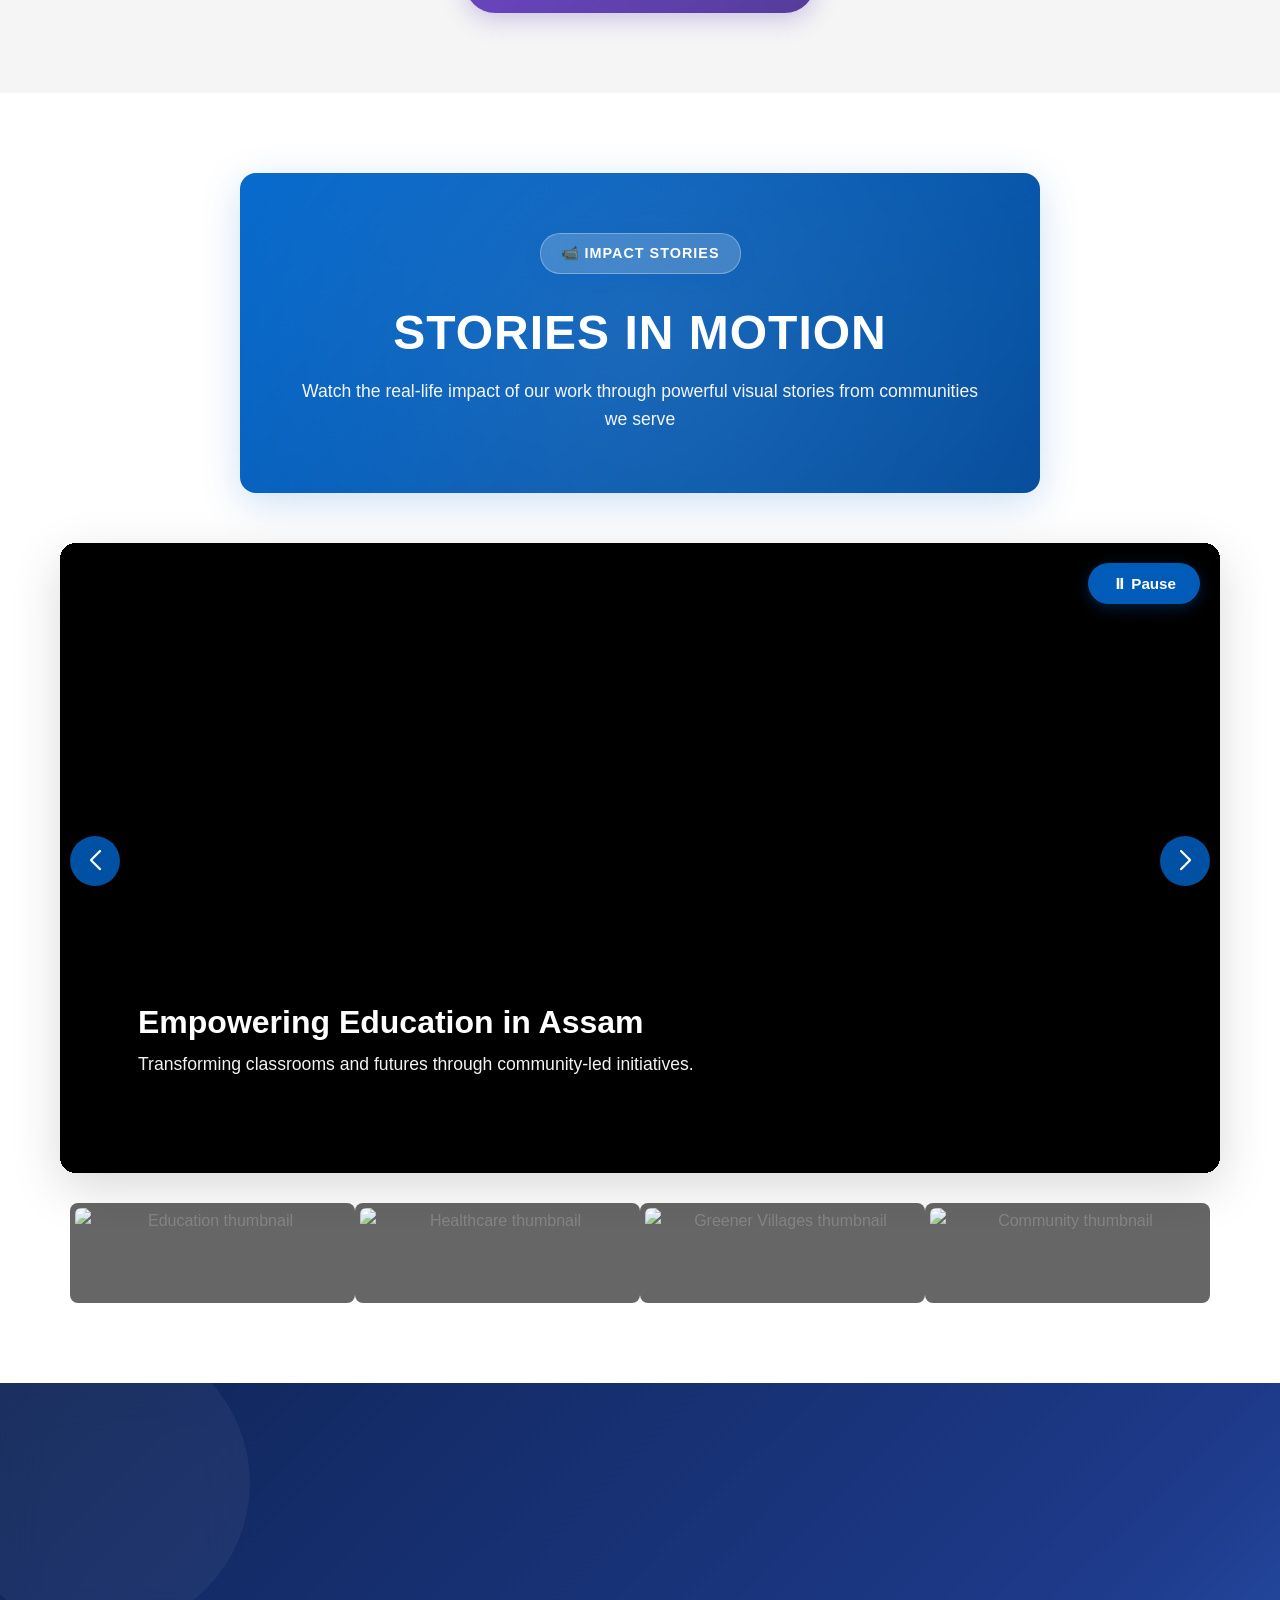
==== commit f96eda8d: "Update index.html" ====
--- a/index.html
+++ b/index.html
@@ -9,6 +9,8 @@
   <link rel="stylesheet" href="https://cdnjs.cloudflare.com/ajax/libs/font-awesome/6.4.0/css/all.min.css">
   <!-- Swiper CSS -->
   <link rel="stylesheet" href="https://cdn.jsdelivr.net/npm/swiper@11/swiper-bundle.min.css"/>
+  <link rel="stylesheet" href="https://unpkg.com/aos@2.3.1/dist/aos.css">
+  <link rel="stylesheet" href="https://cdnjs.cloudflare.com/ajax/libs/font-awesome/6.0.0/css/all.min.css">
   
   <!-- Global CSS -->
   <link rel="stylesheet" href="global.css">
@@ -1233,6 +1235,7 @@
   <script src="top-header.js"></script>
   <script src="i18n.js"></script>
   <script src="cta.js"></script>
+  <script src="https://unpkg.com/aos@2.3.1/dist/aos.js"></script>
   <!-- Swiper JS -->
   <script src="https://cdn.jsdelivr.net/npm/swiper@11/swiper-bundle.min.js"></script>
   
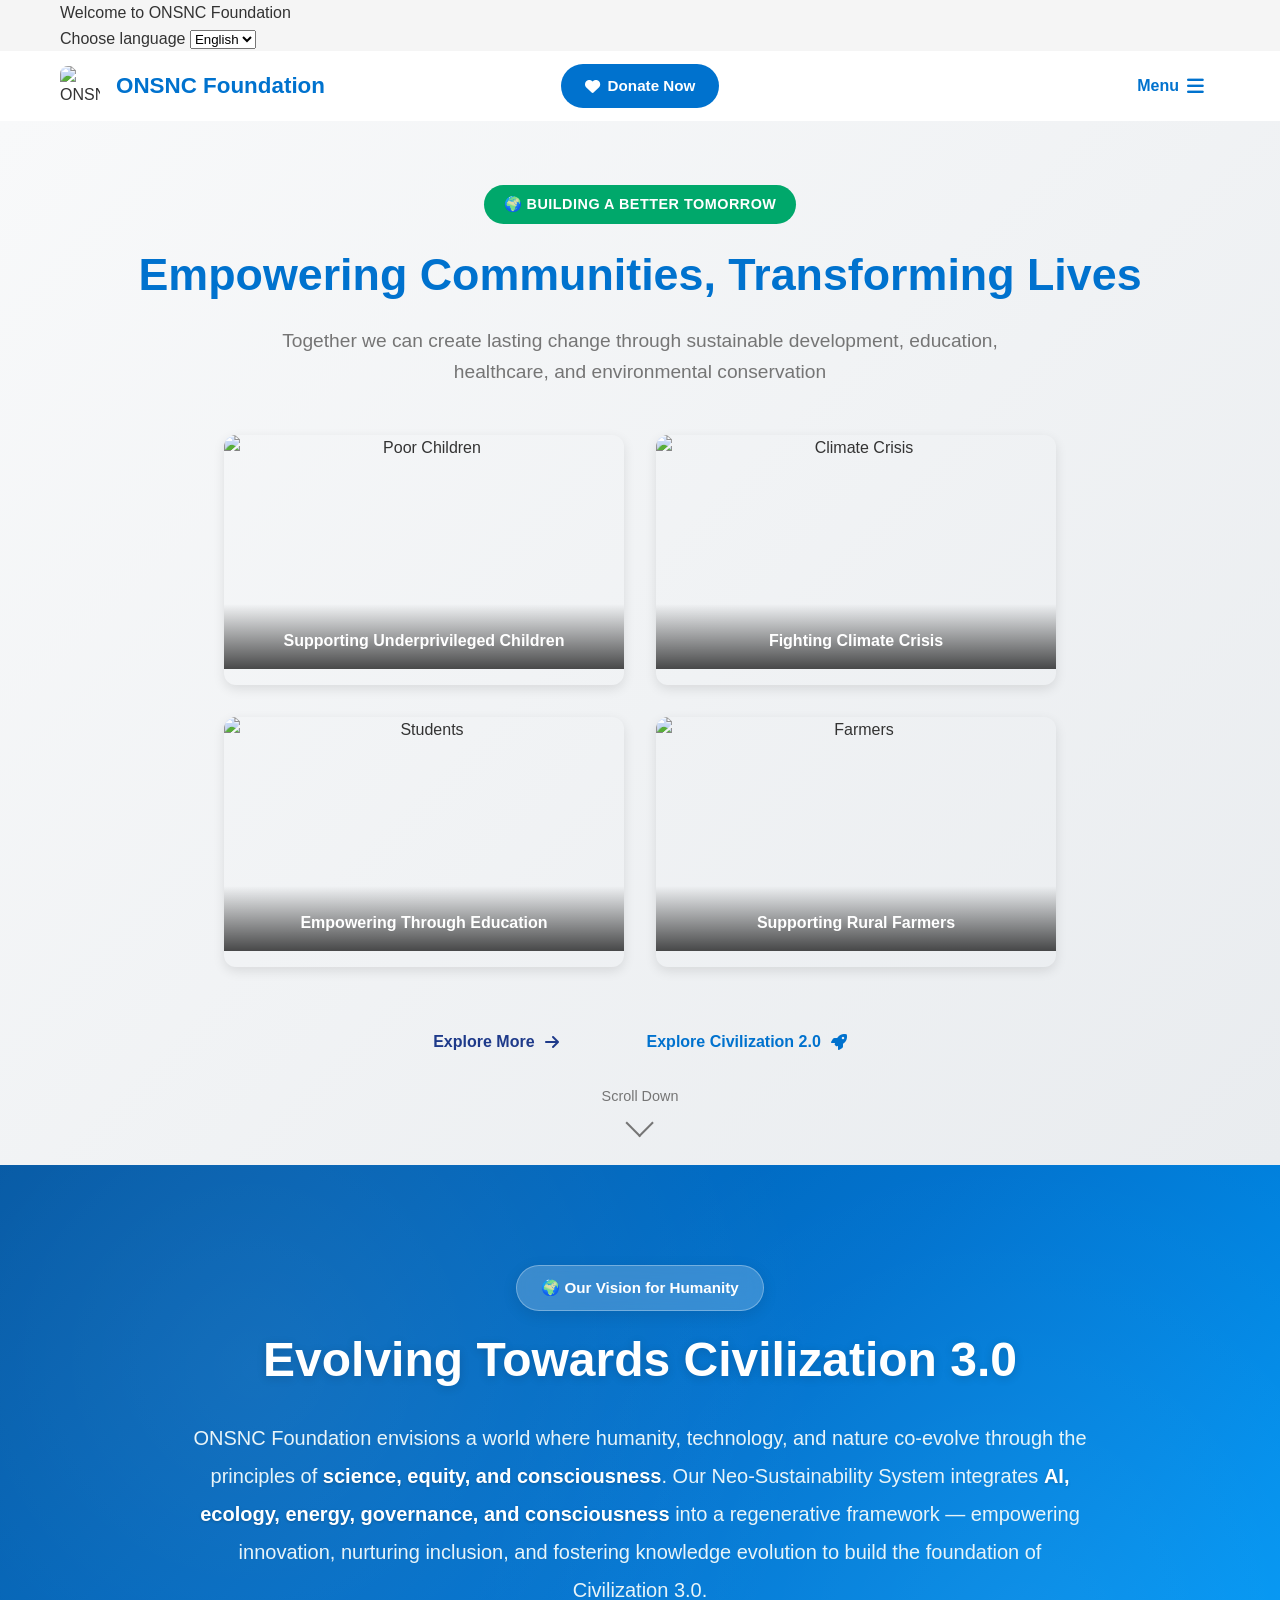
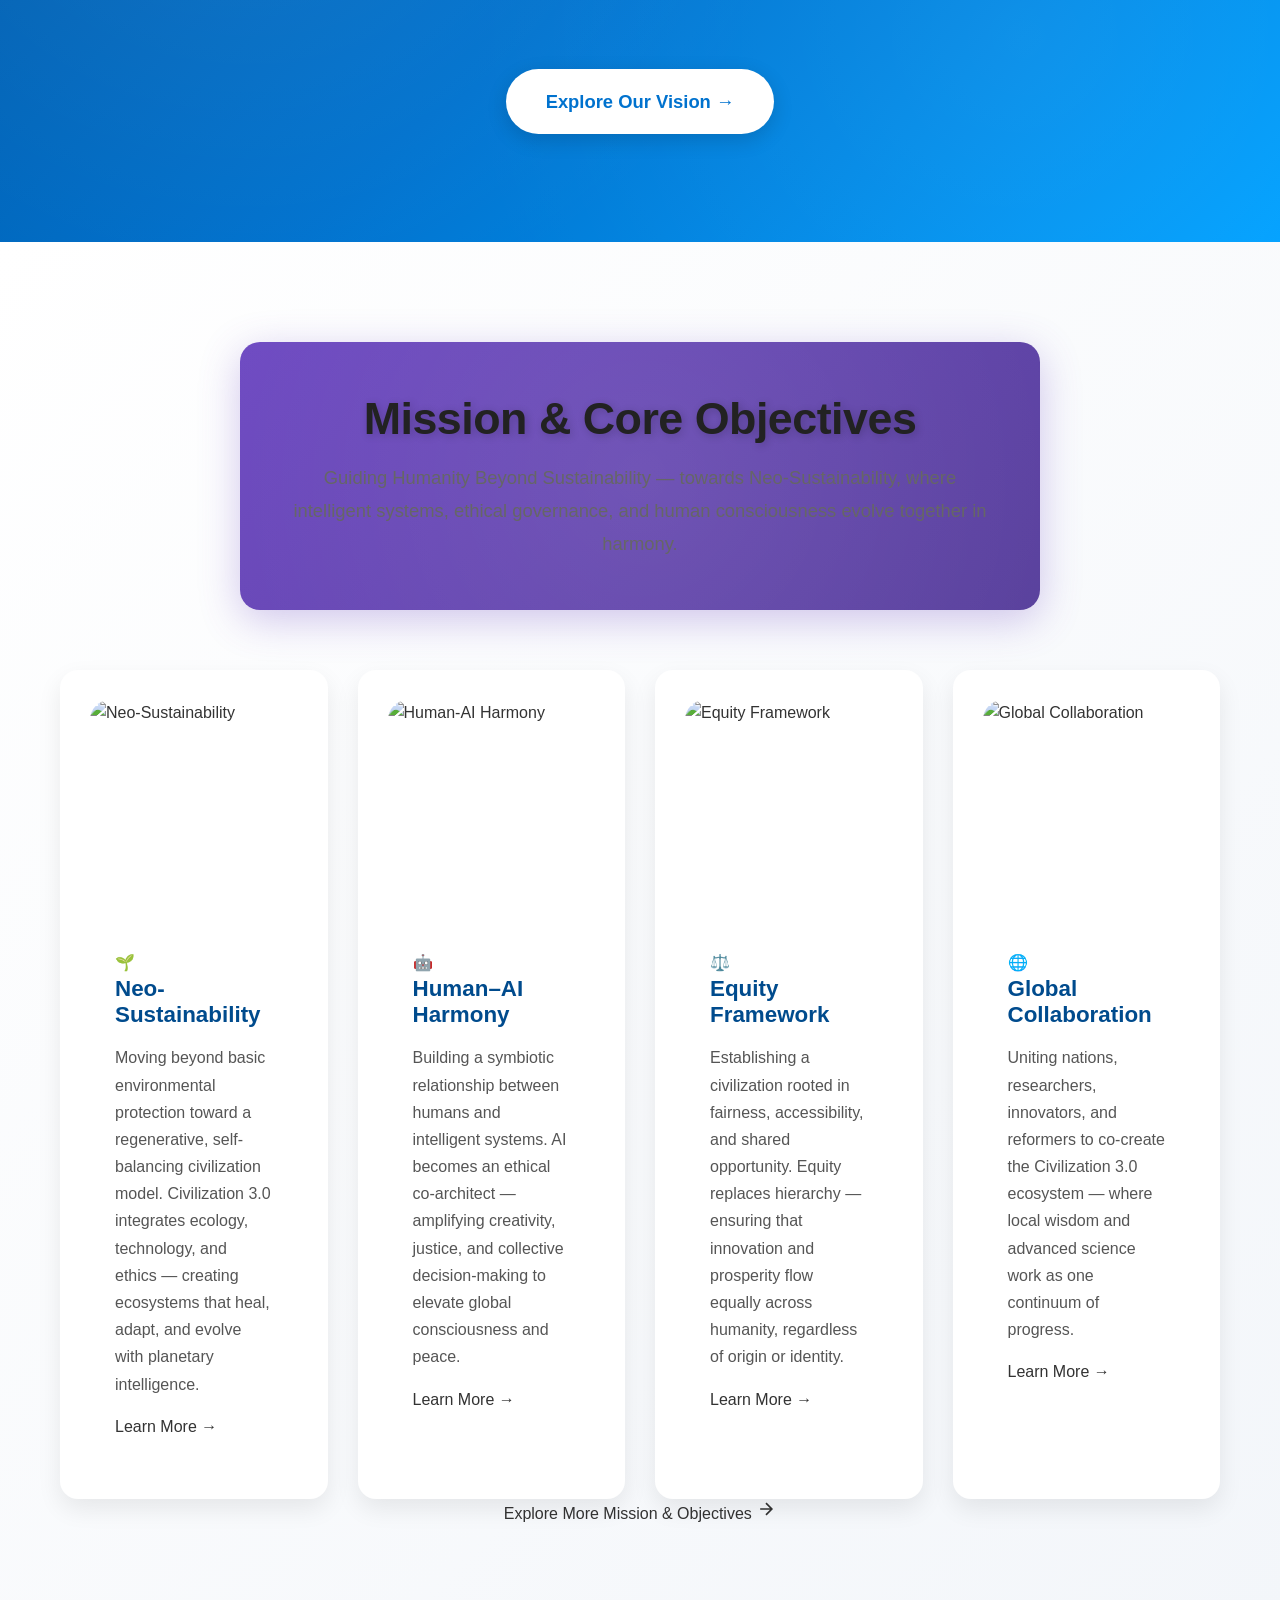
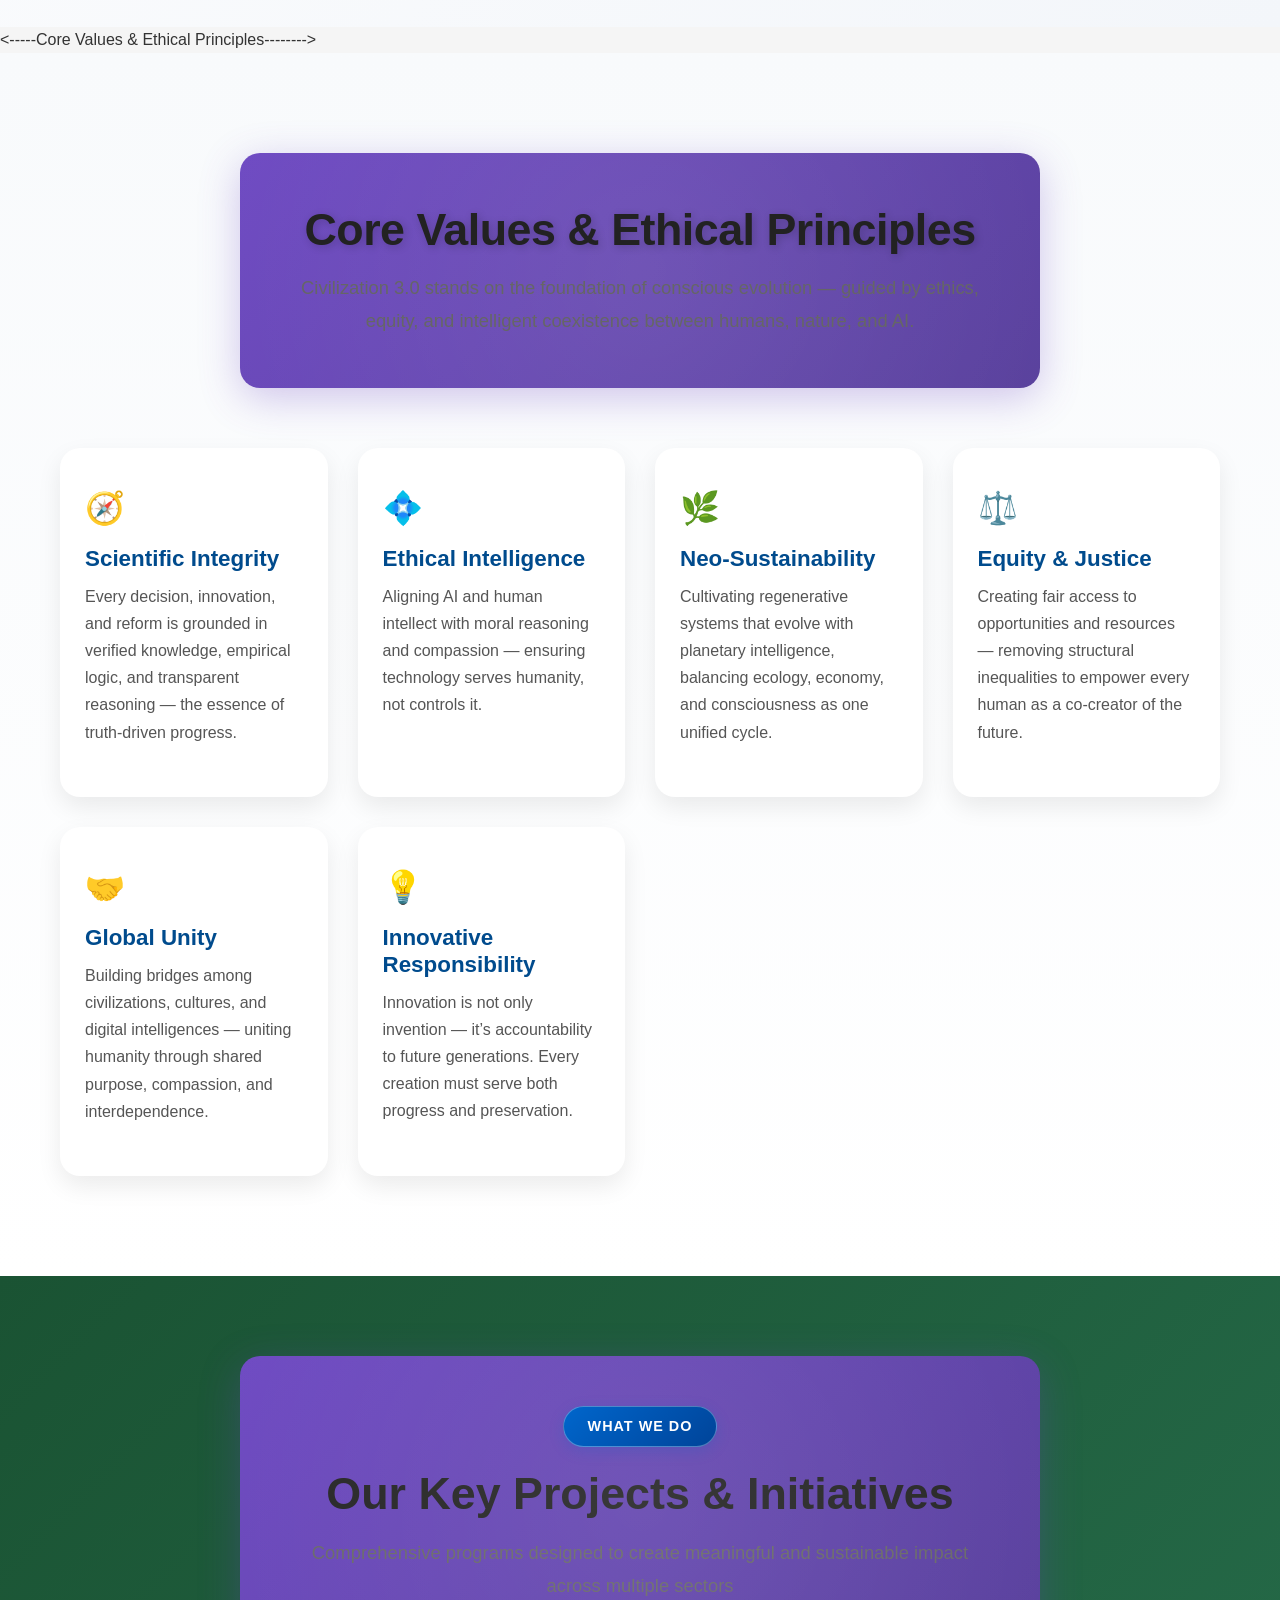
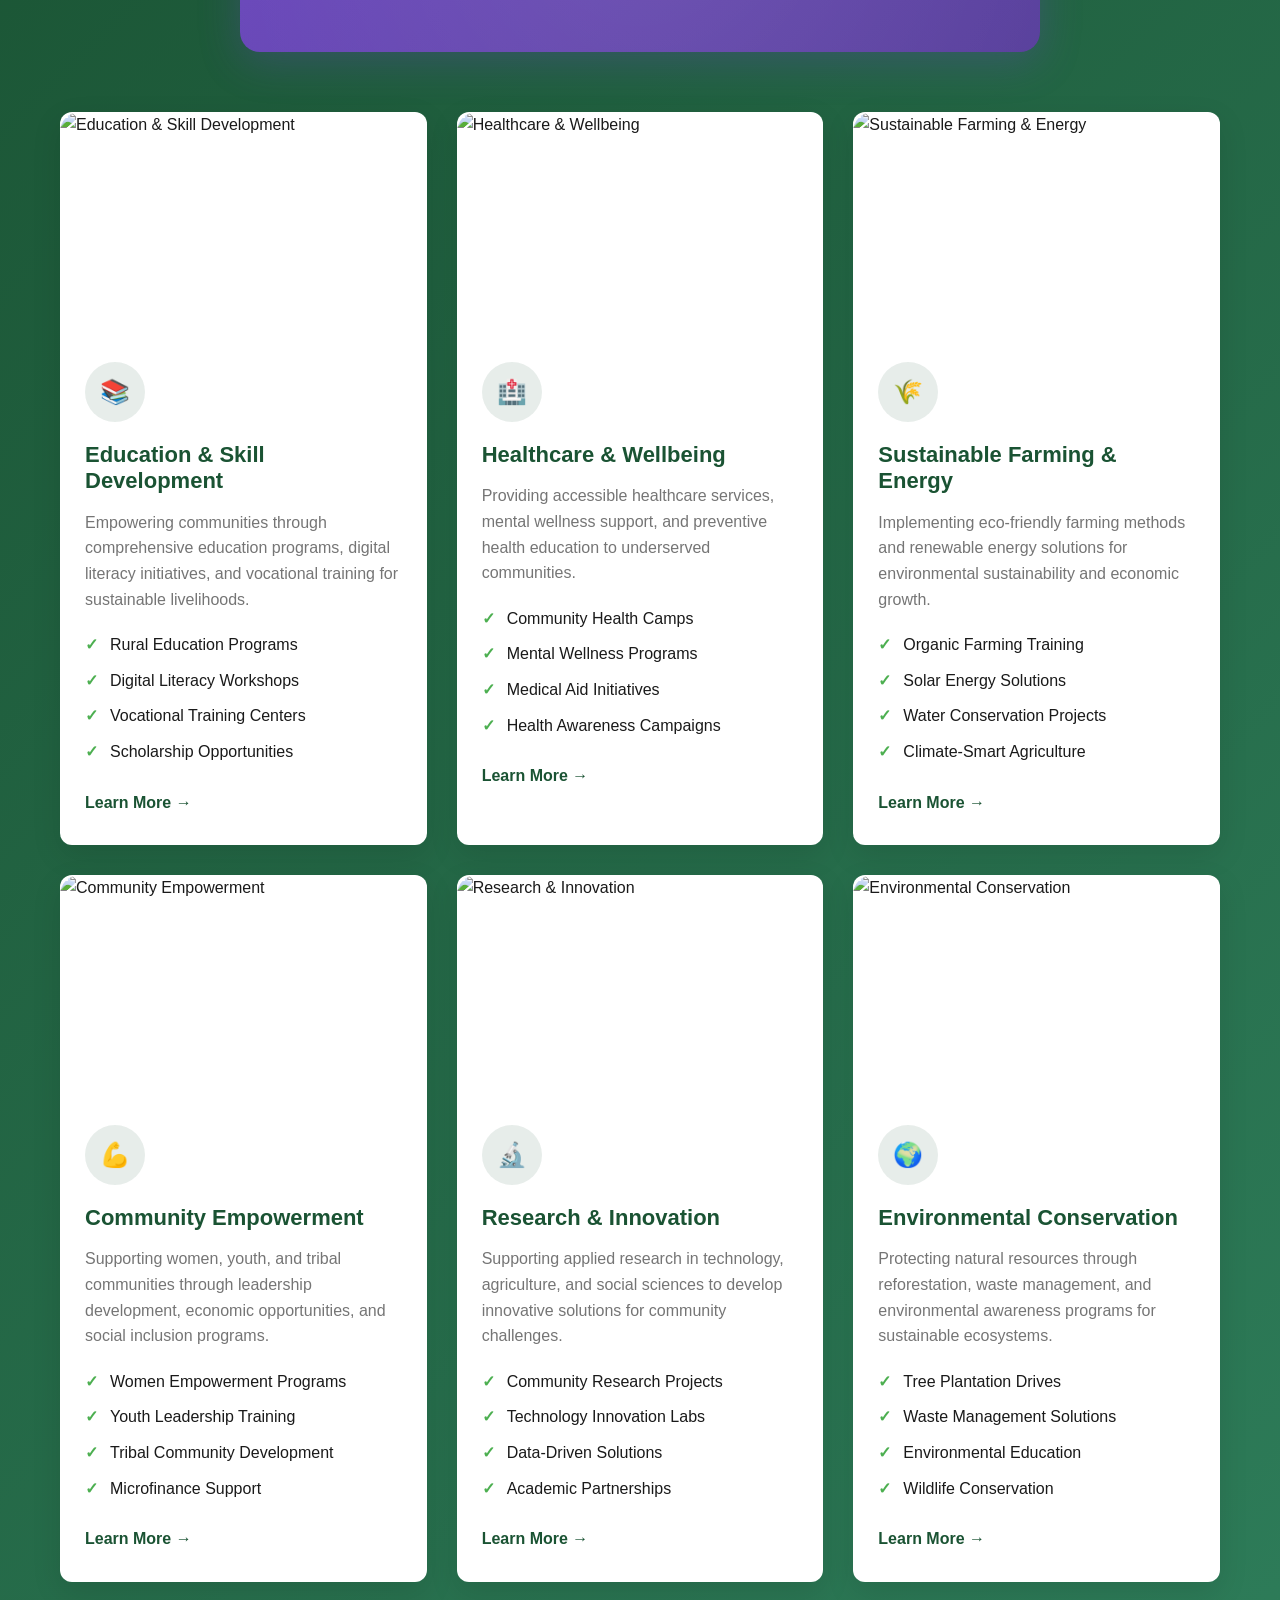
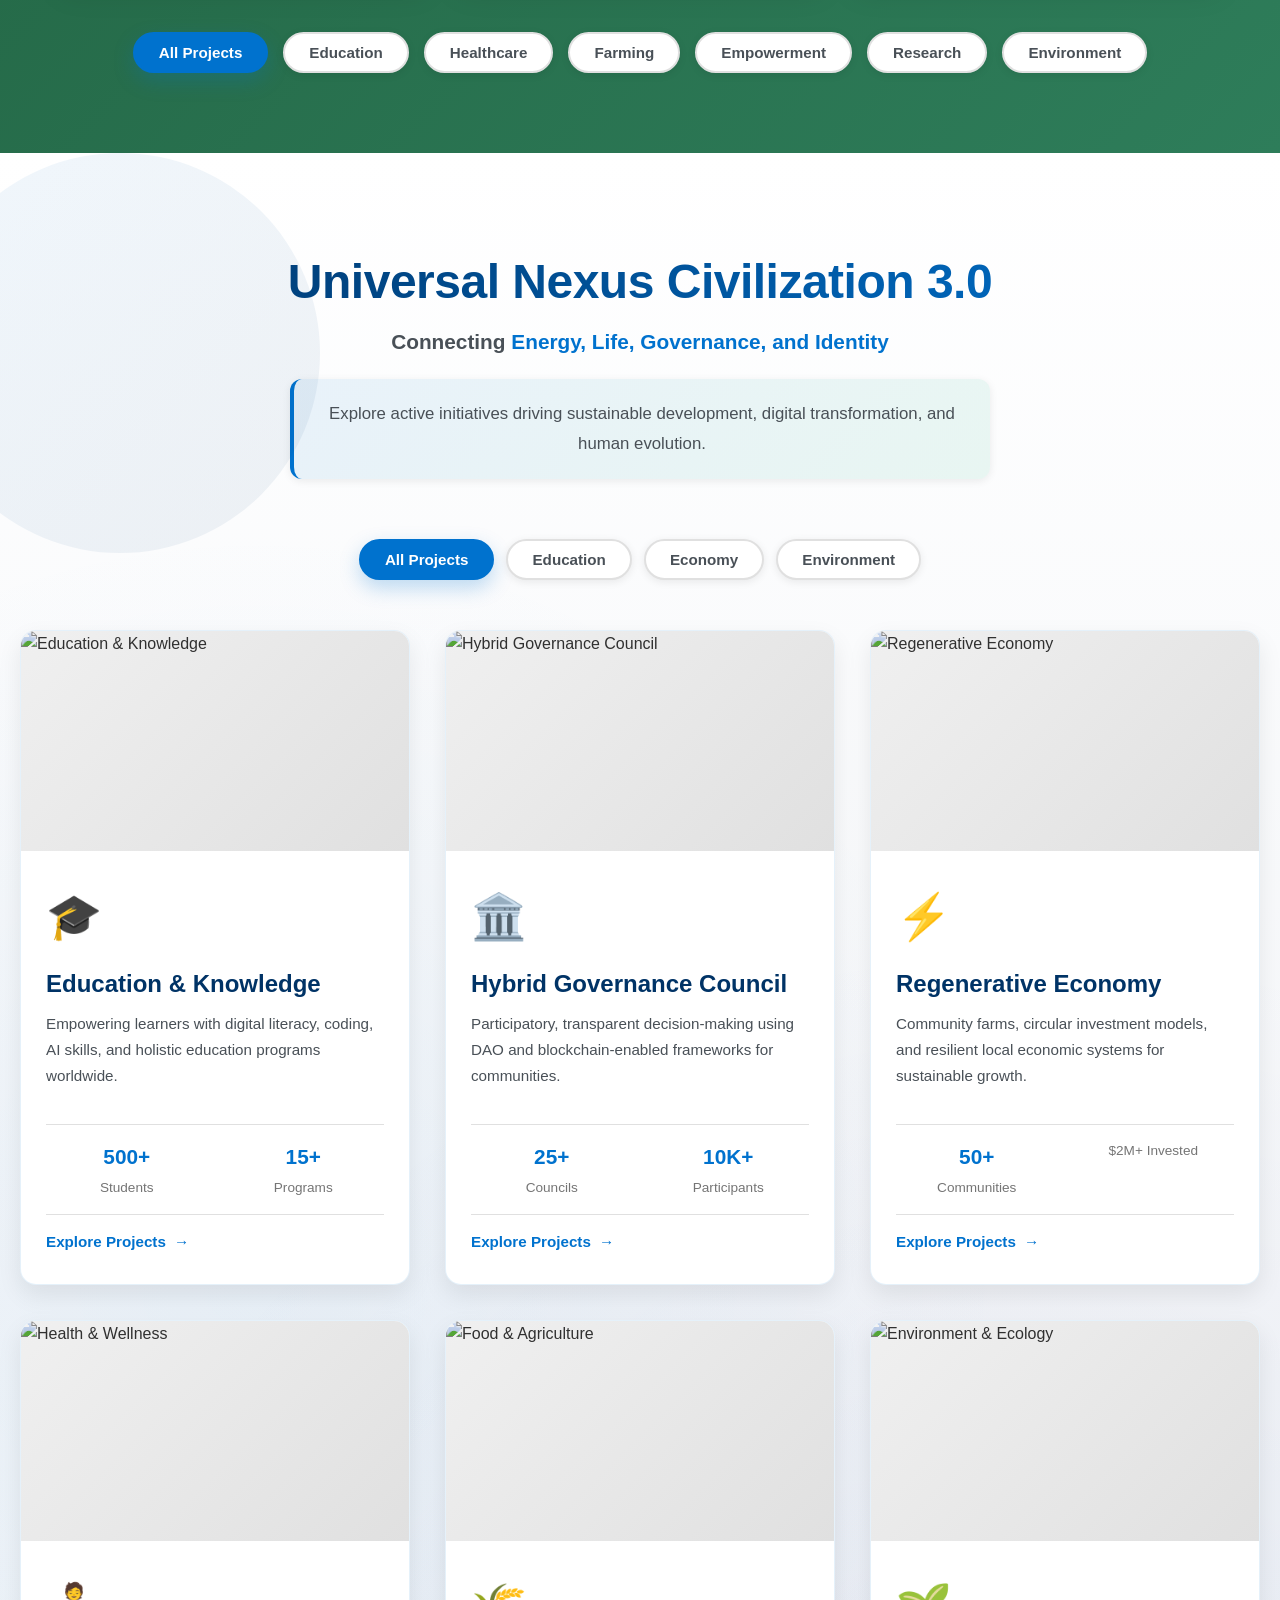
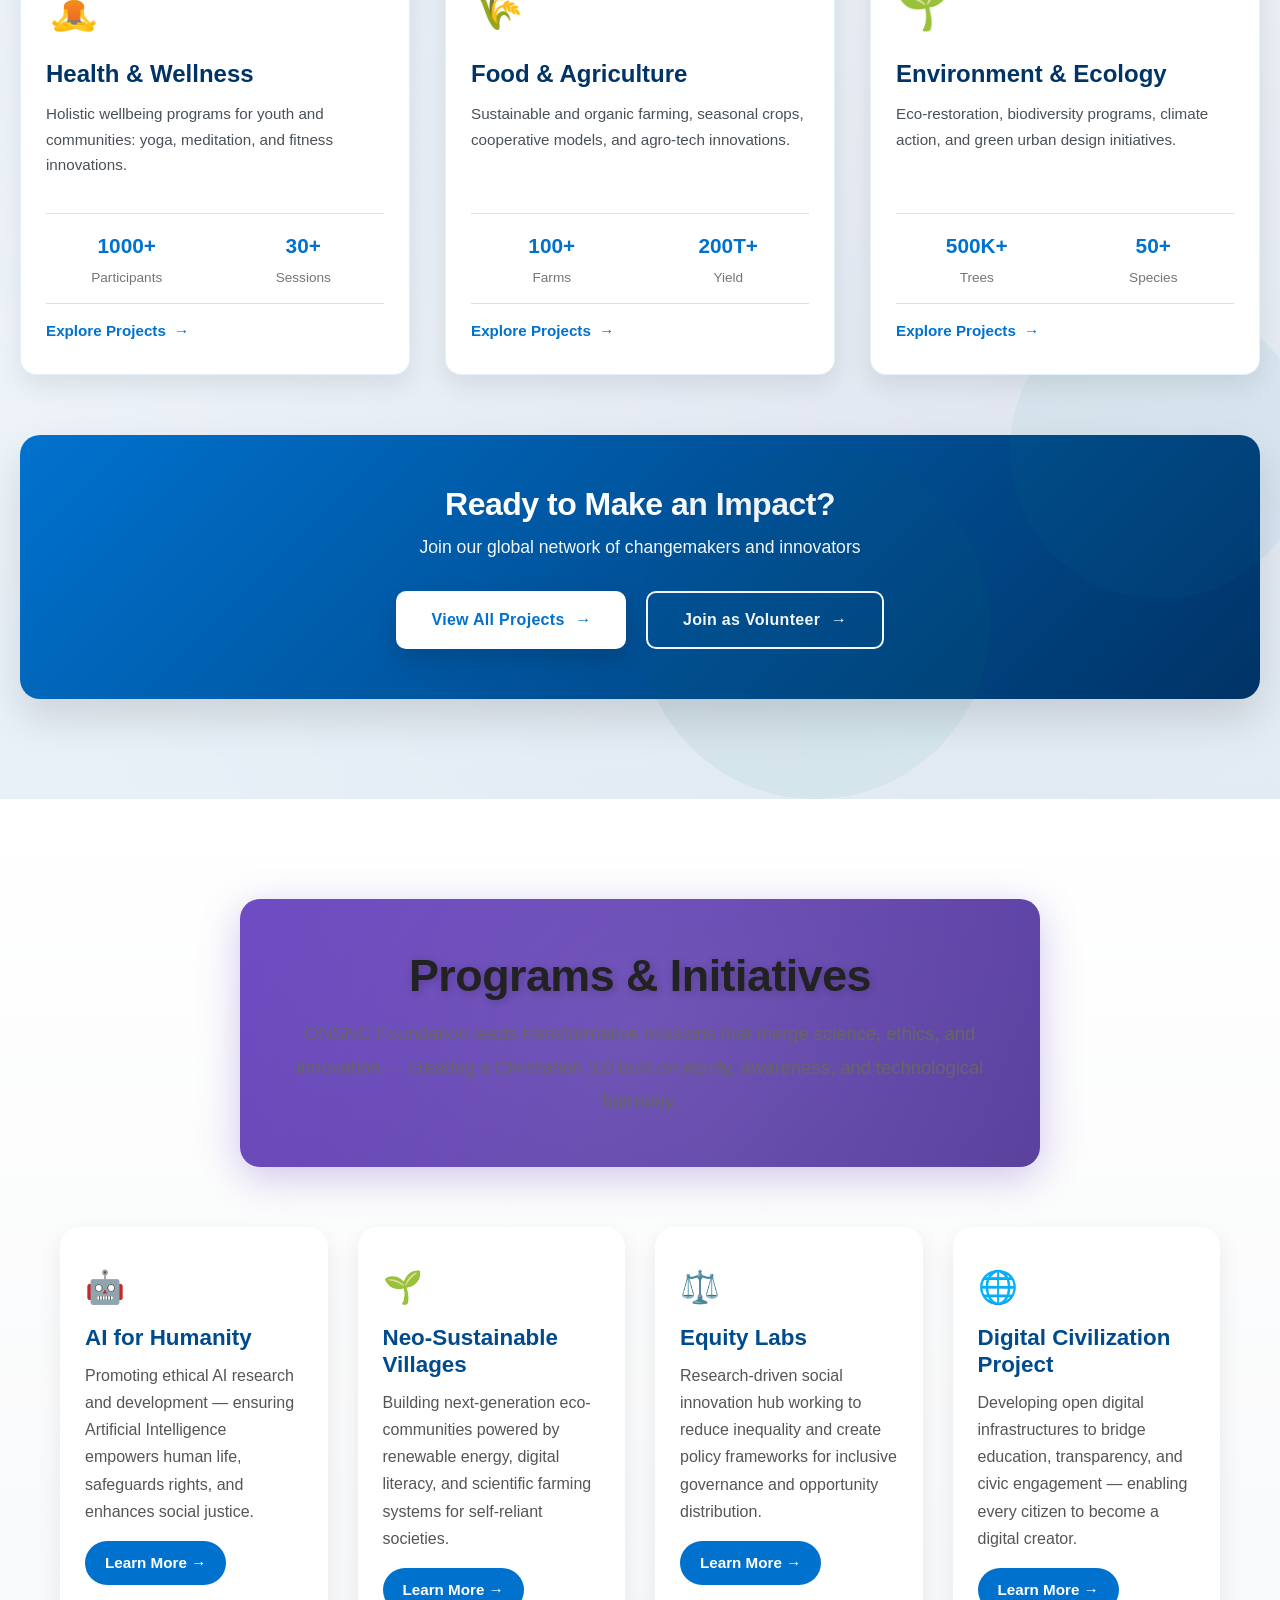
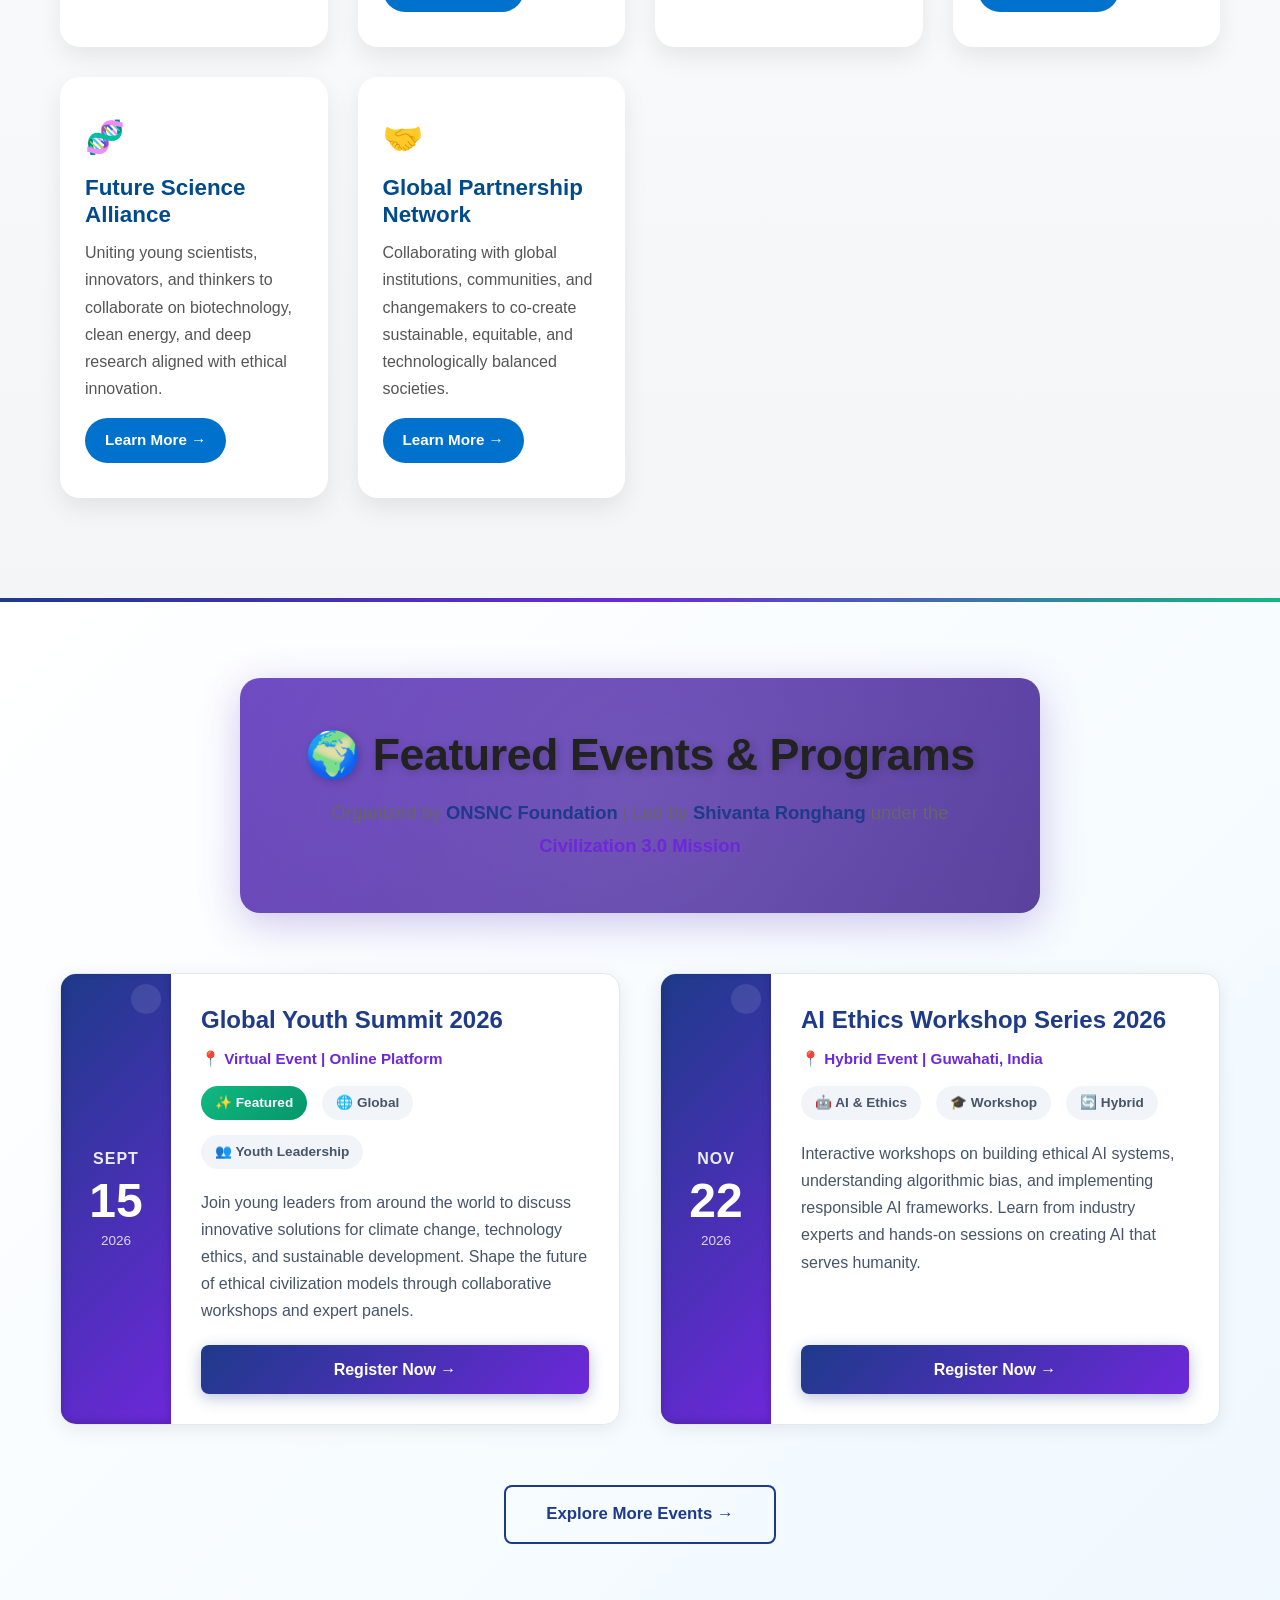
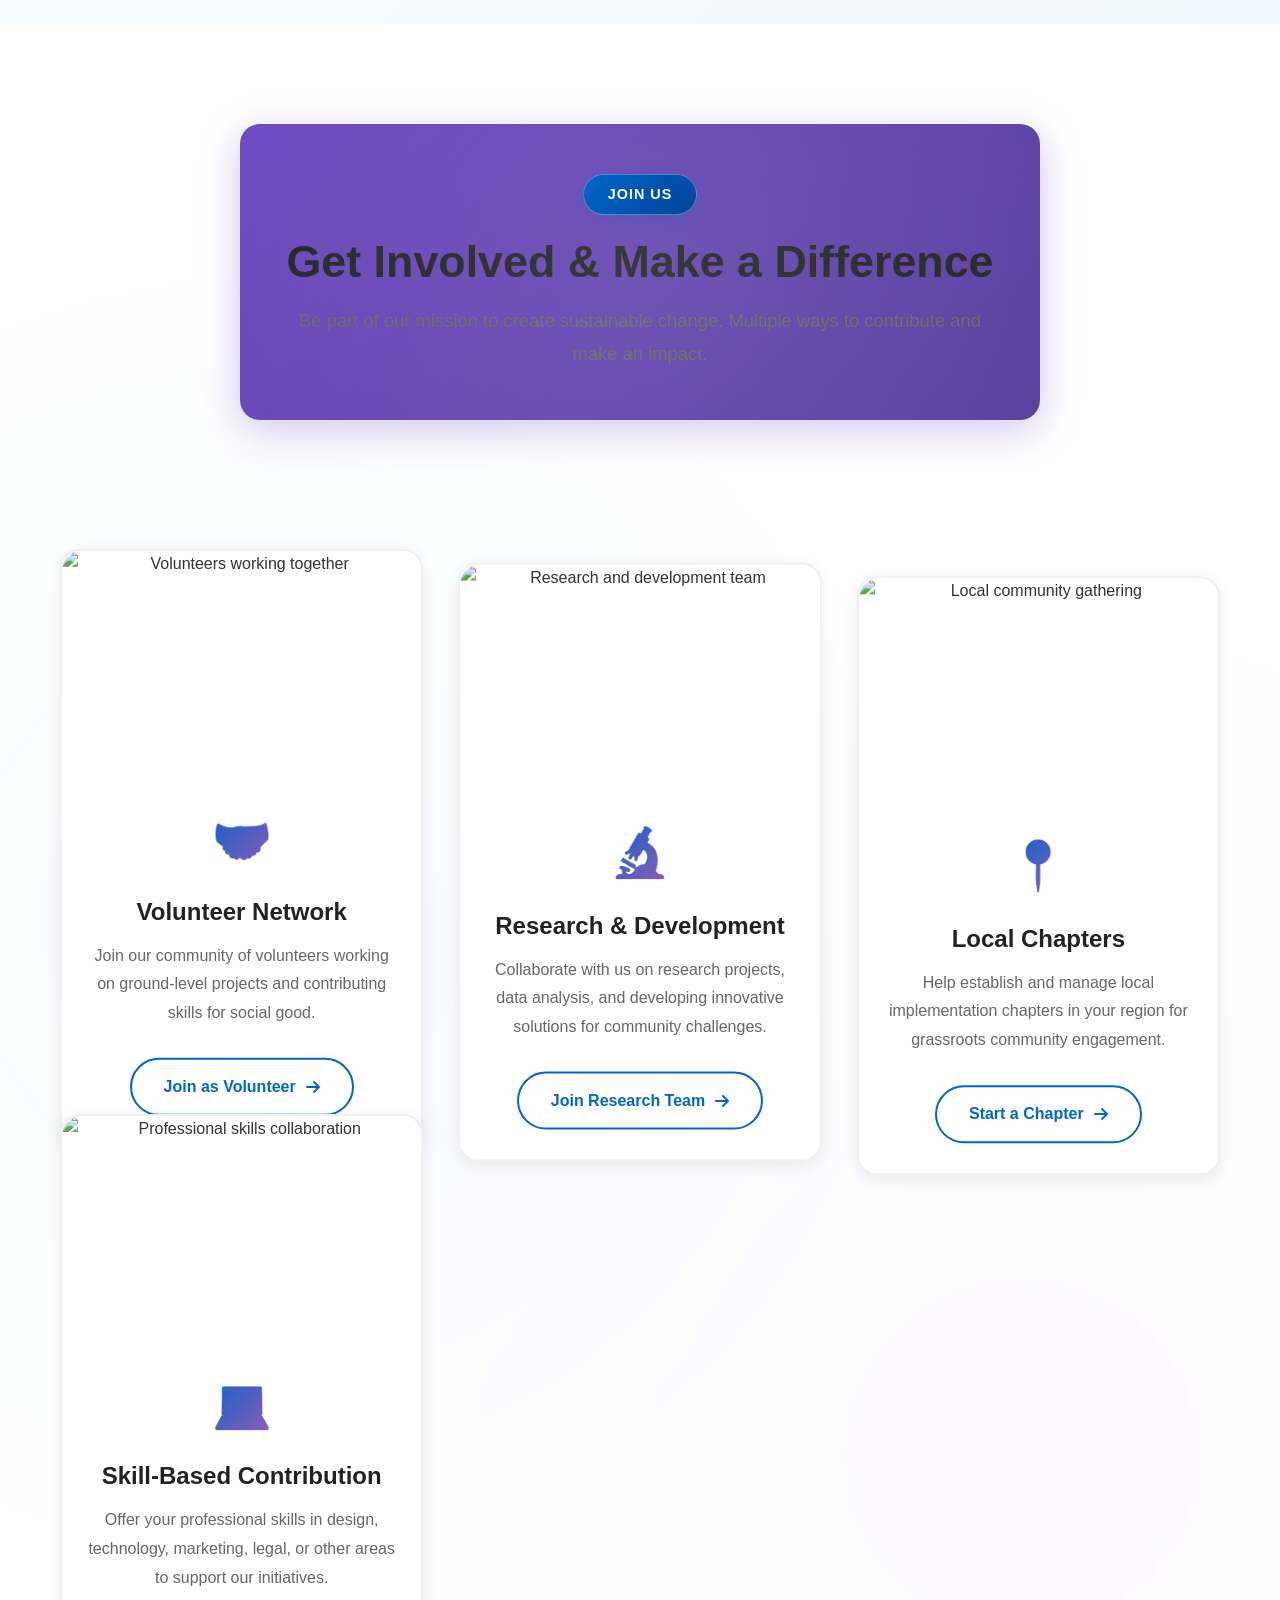
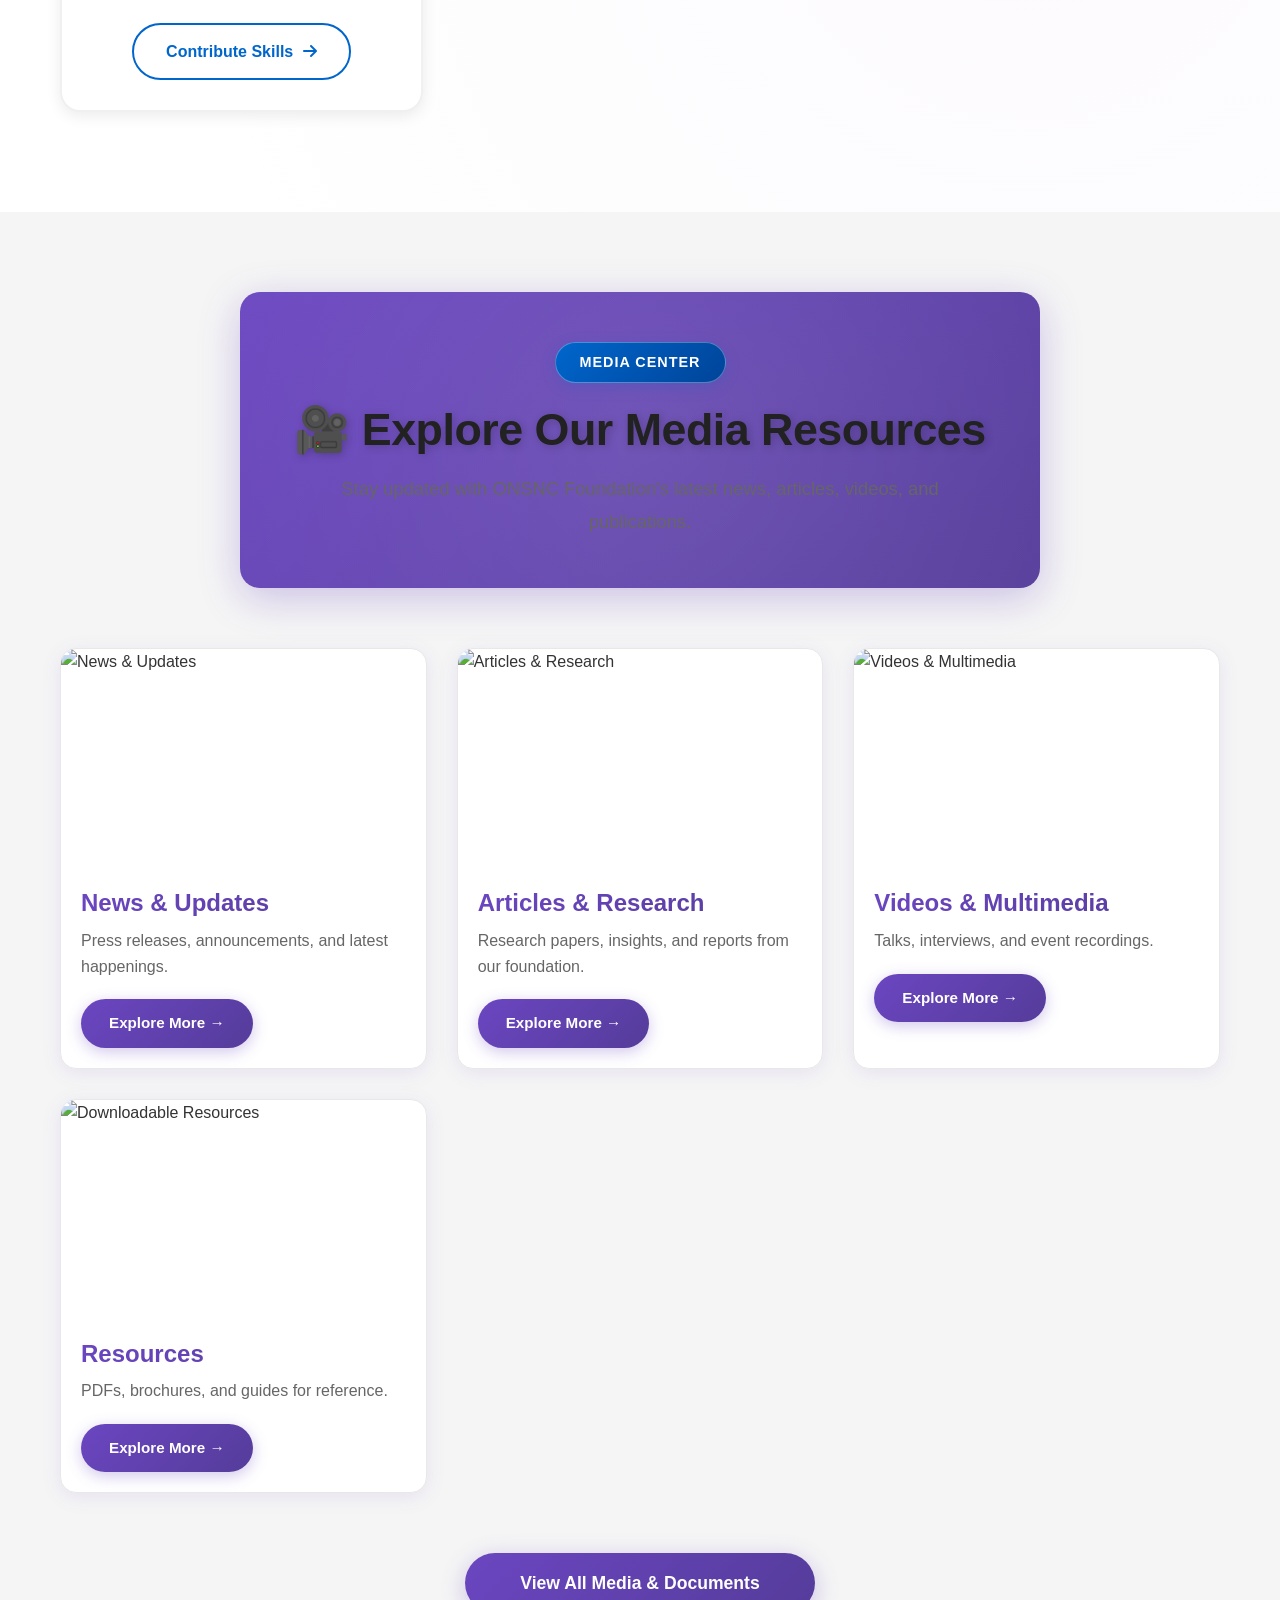
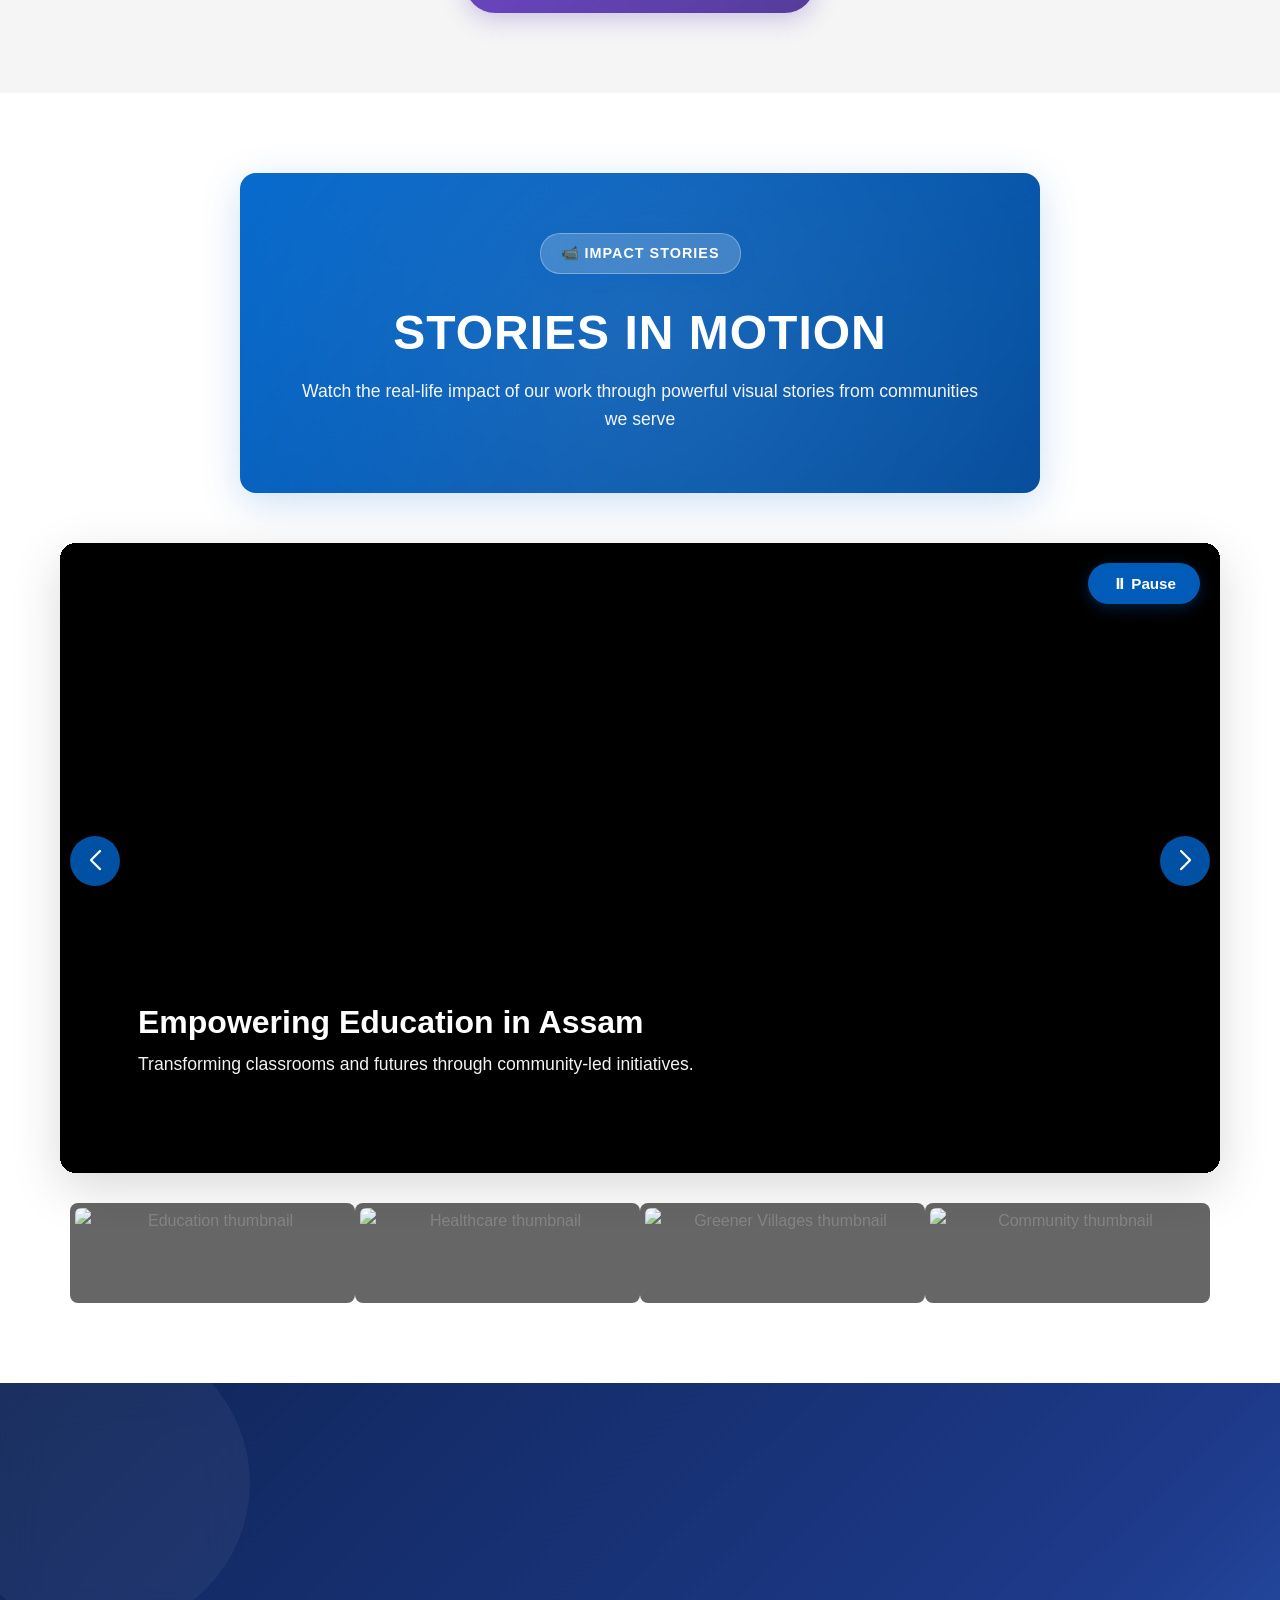
==== commit d86f6ca3: "Update index.html" ====
--- a/index.html
+++ b/index.html
@@ -10,7 +10,6 @@
   <!-- Swiper CSS -->
   <link rel="stylesheet" href="https://cdn.jsdelivr.net/npm/swiper@11/swiper-bundle.min.css"/>
   <link rel="stylesheet" href="https://unpkg.com/aos@2.3.1/dist/aos.css">
-  <link rel="stylesheet" href="https://cdnjs.cloudflare.com/ajax/libs/font-awesome/6.0.0/css/all.min.css">
   
   <!-- Global CSS -->
   <link rel="stylesheet" href="global.css">
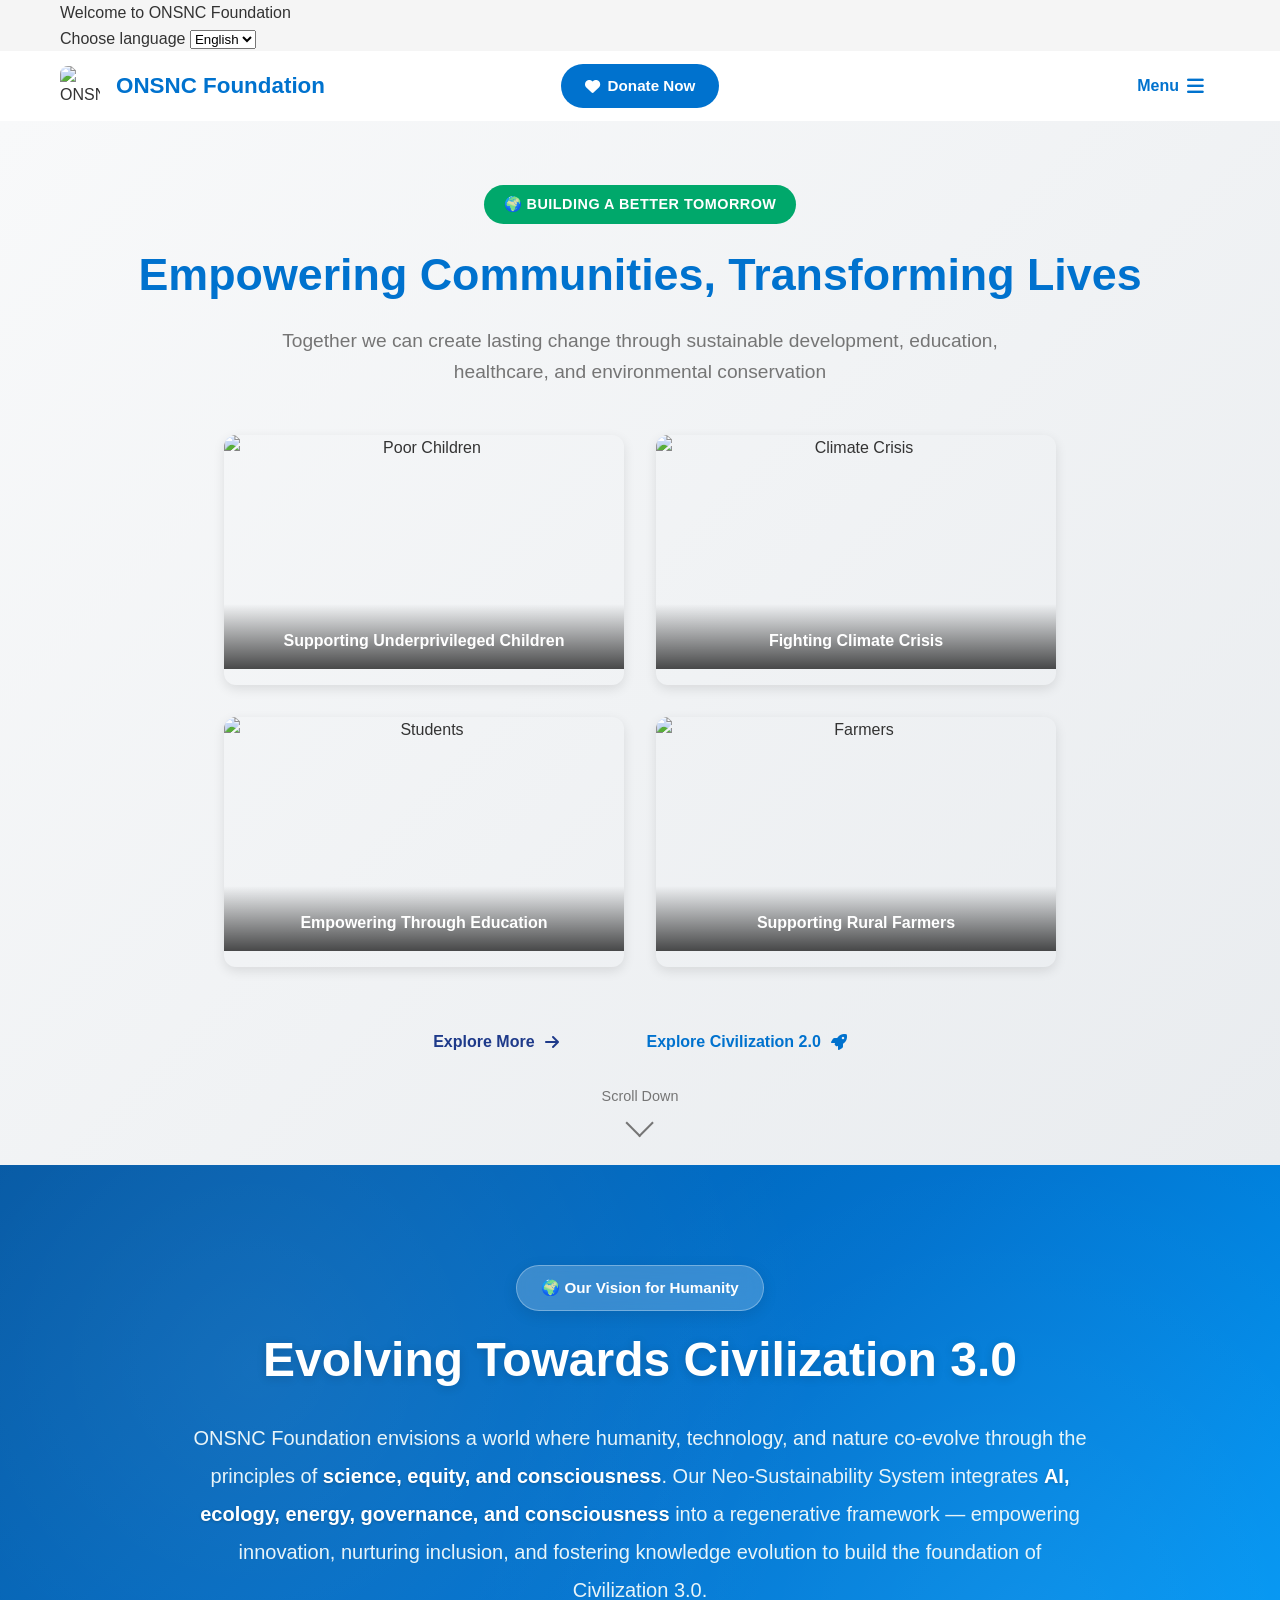
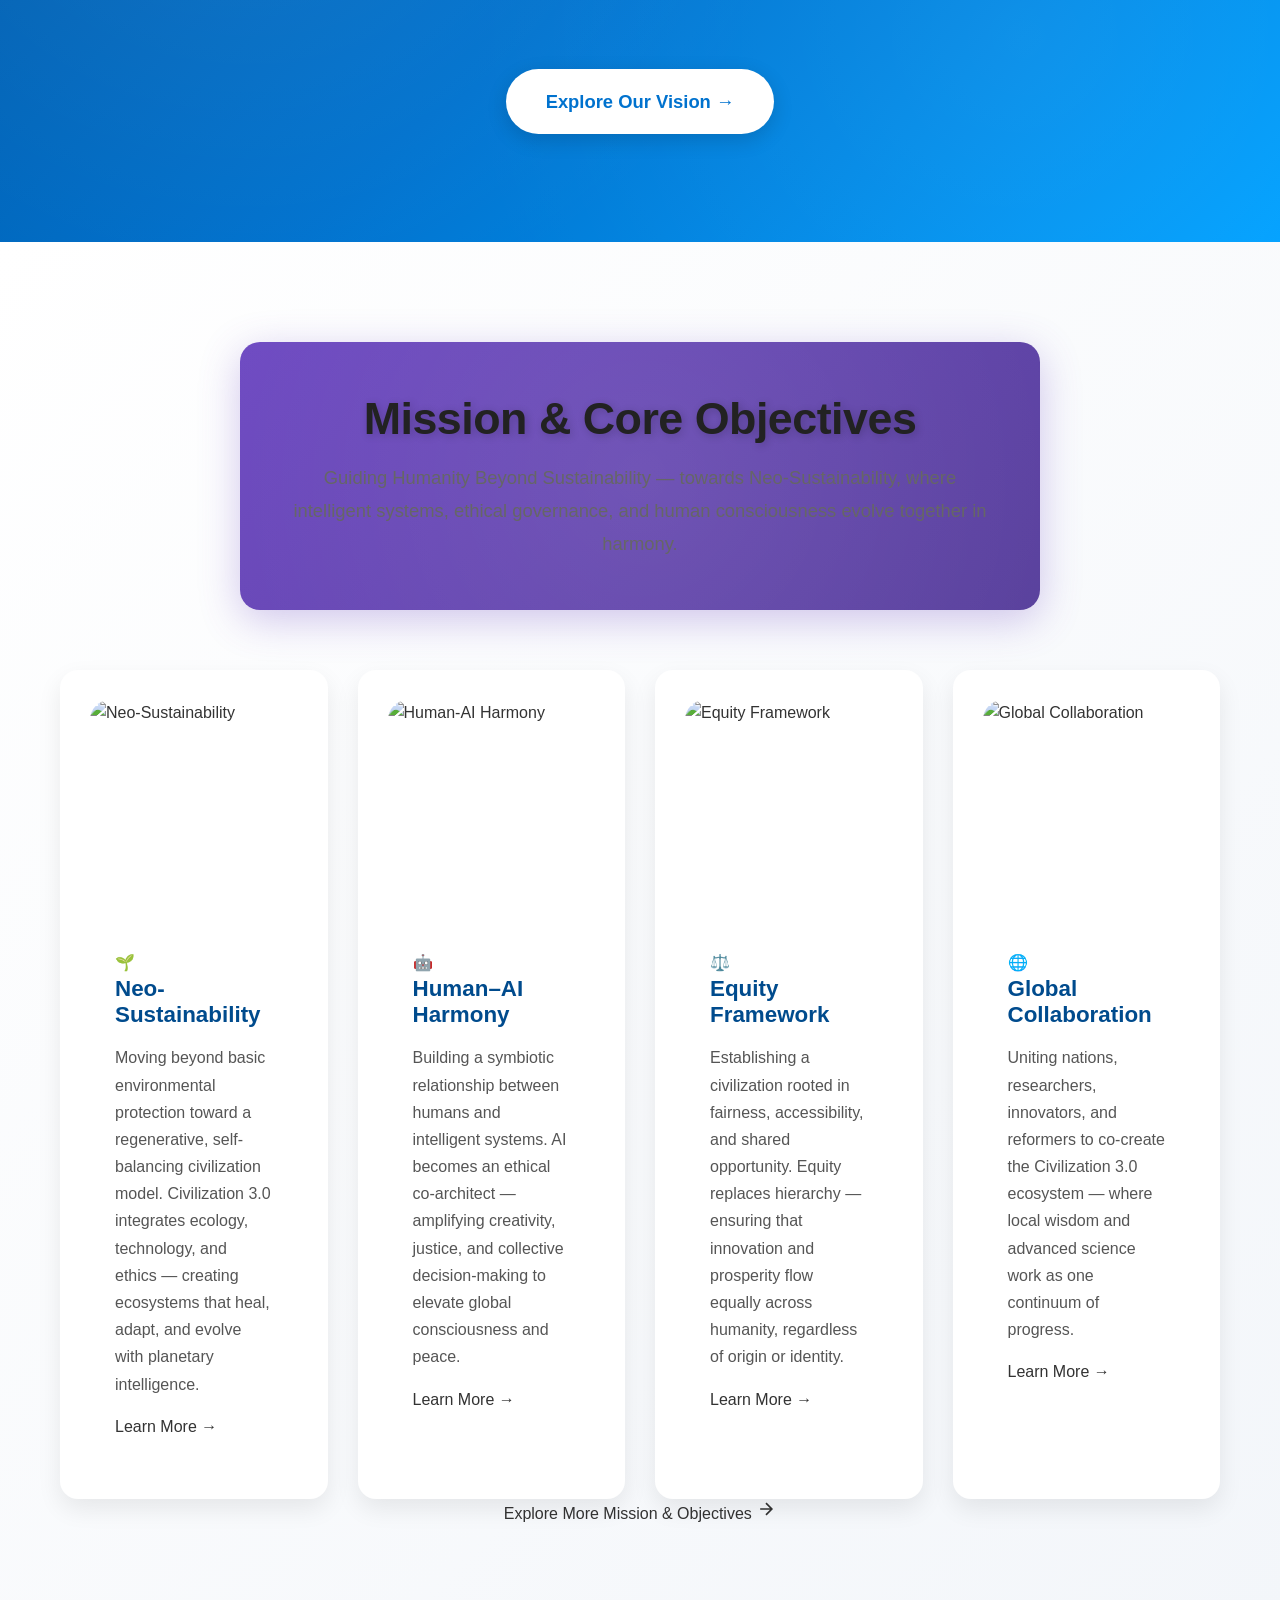
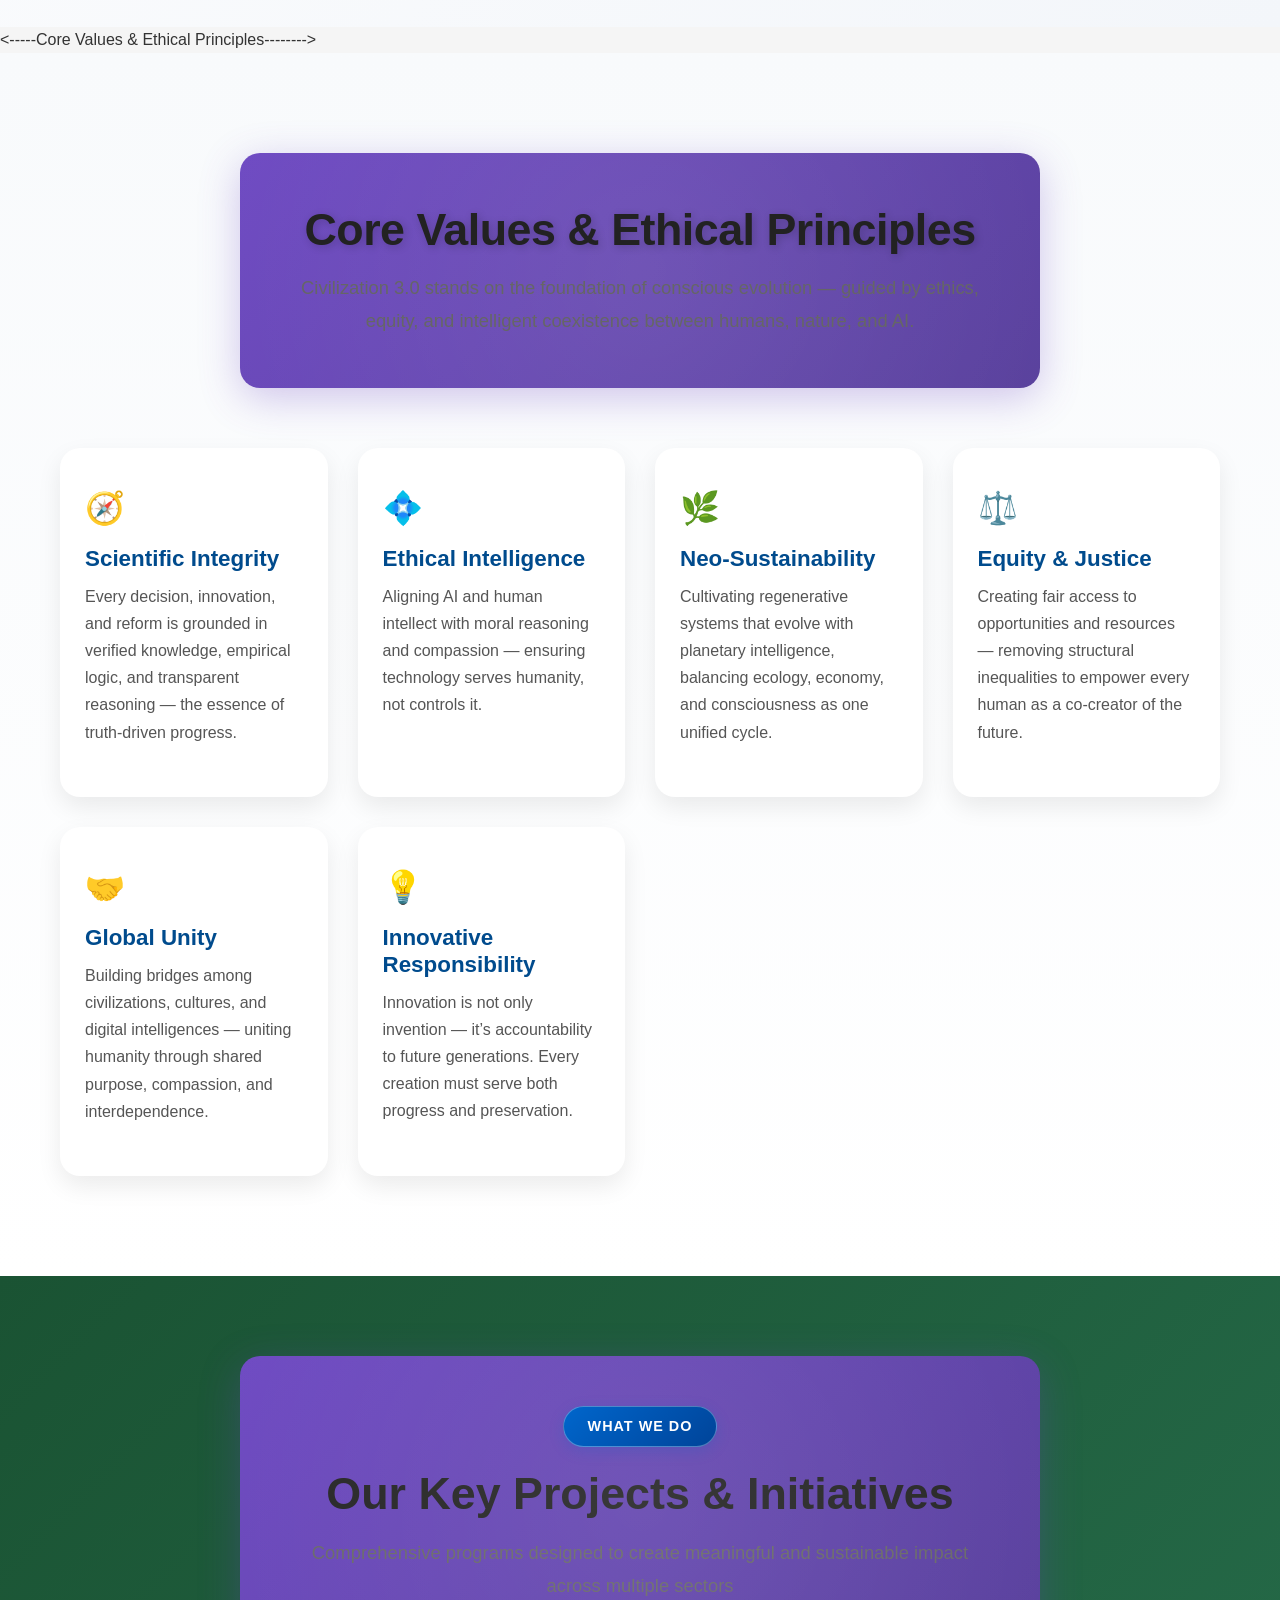
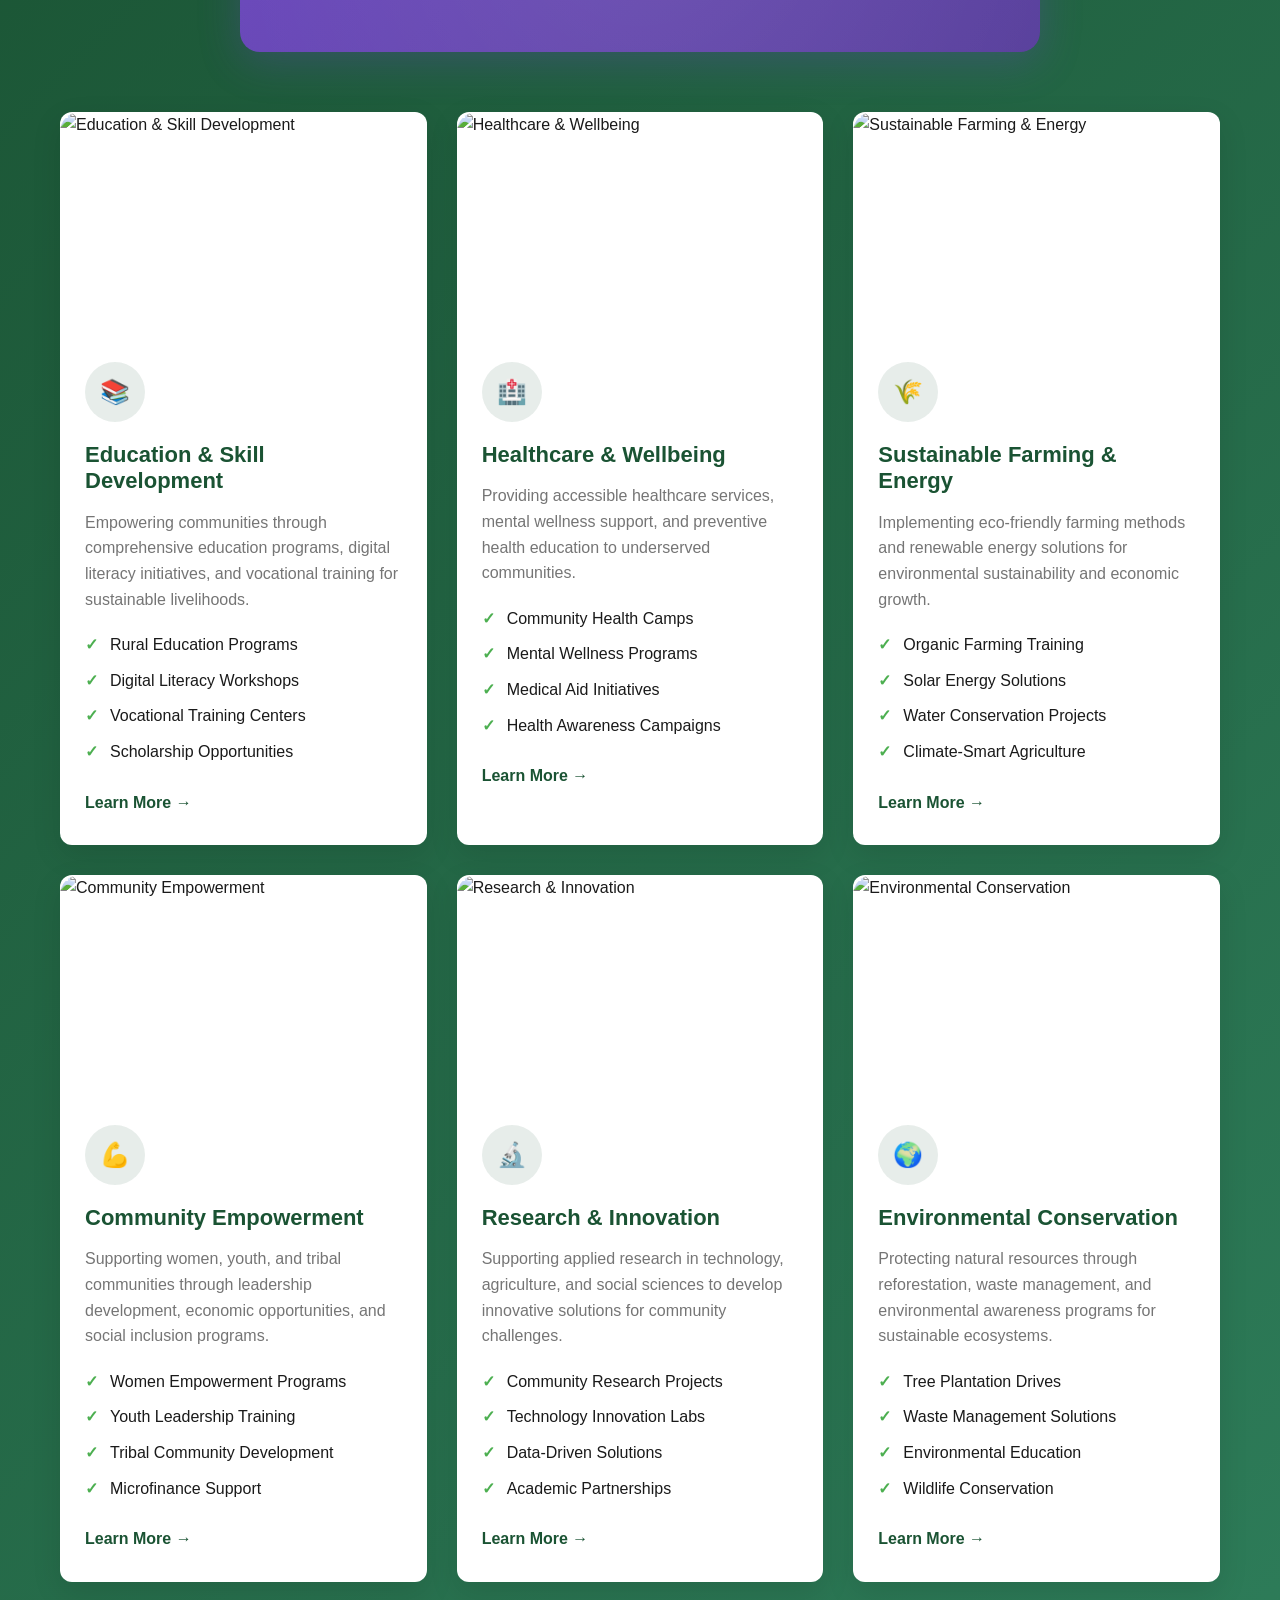
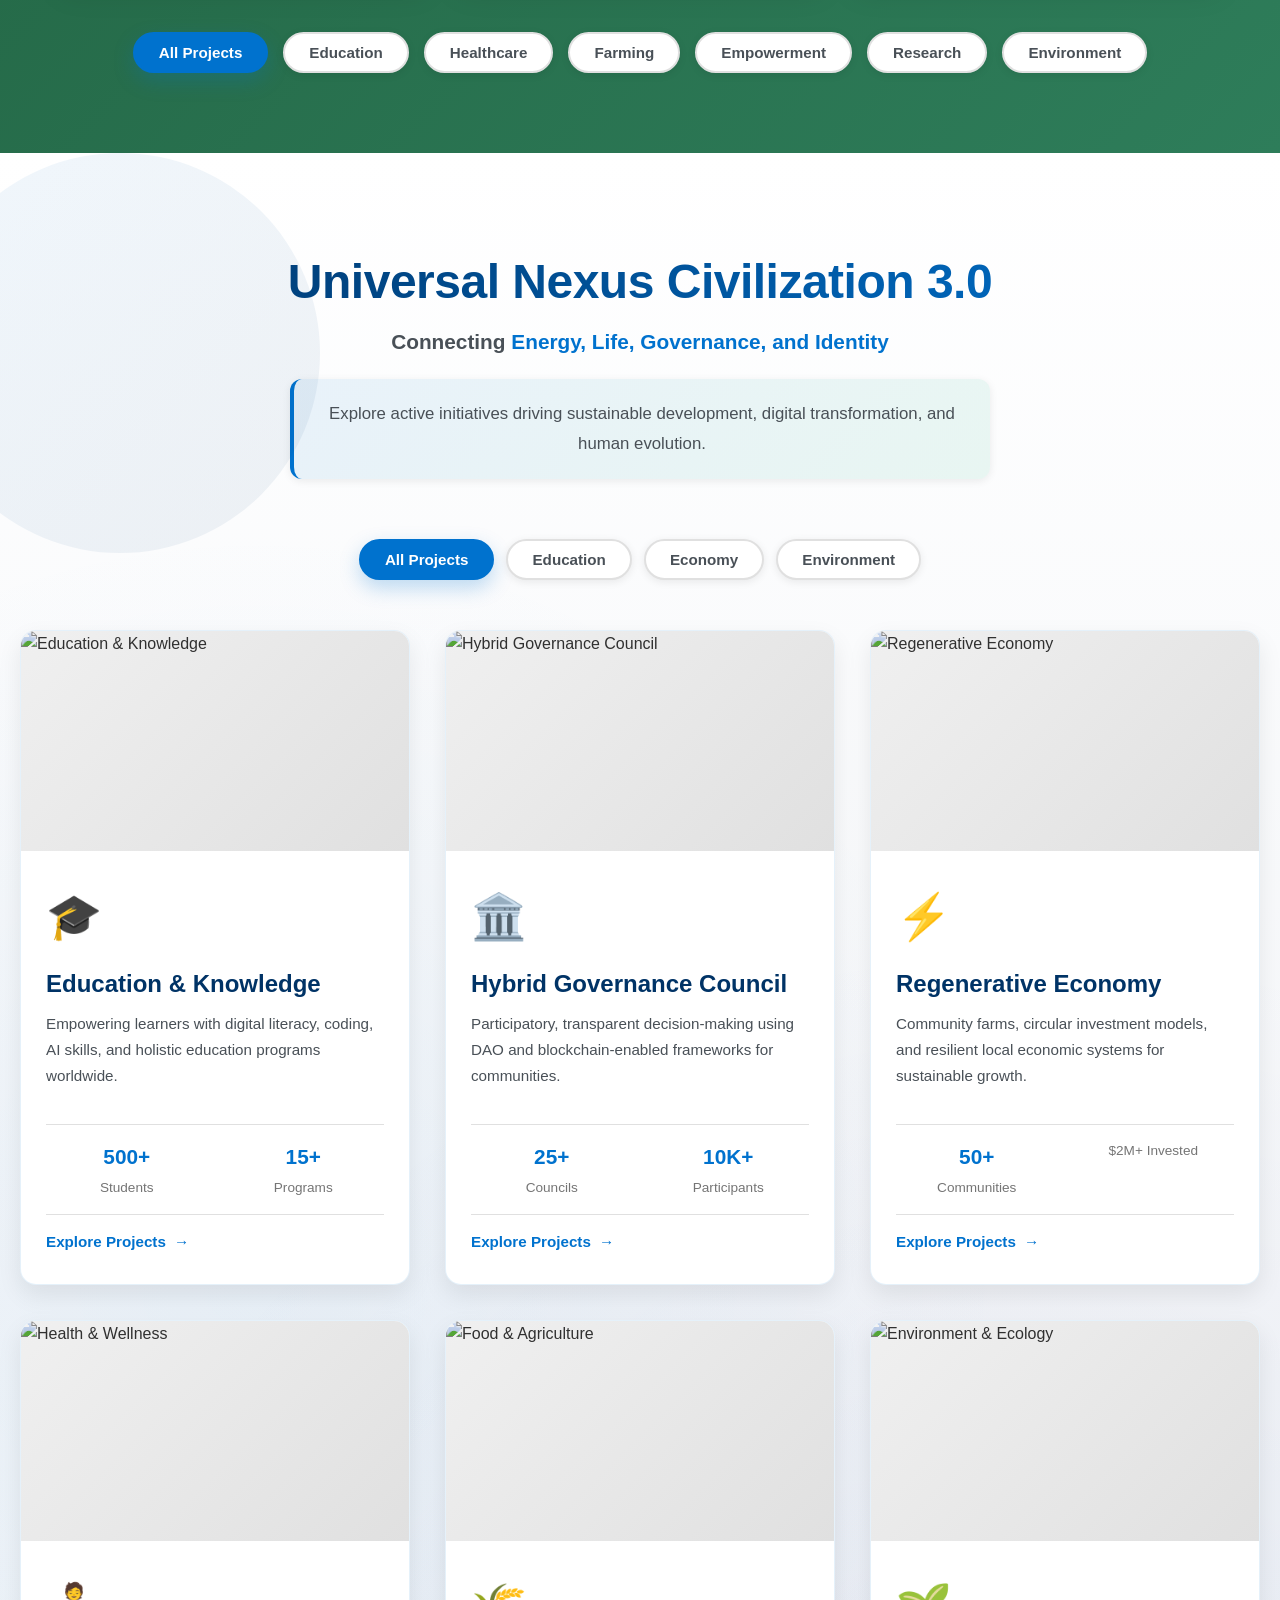
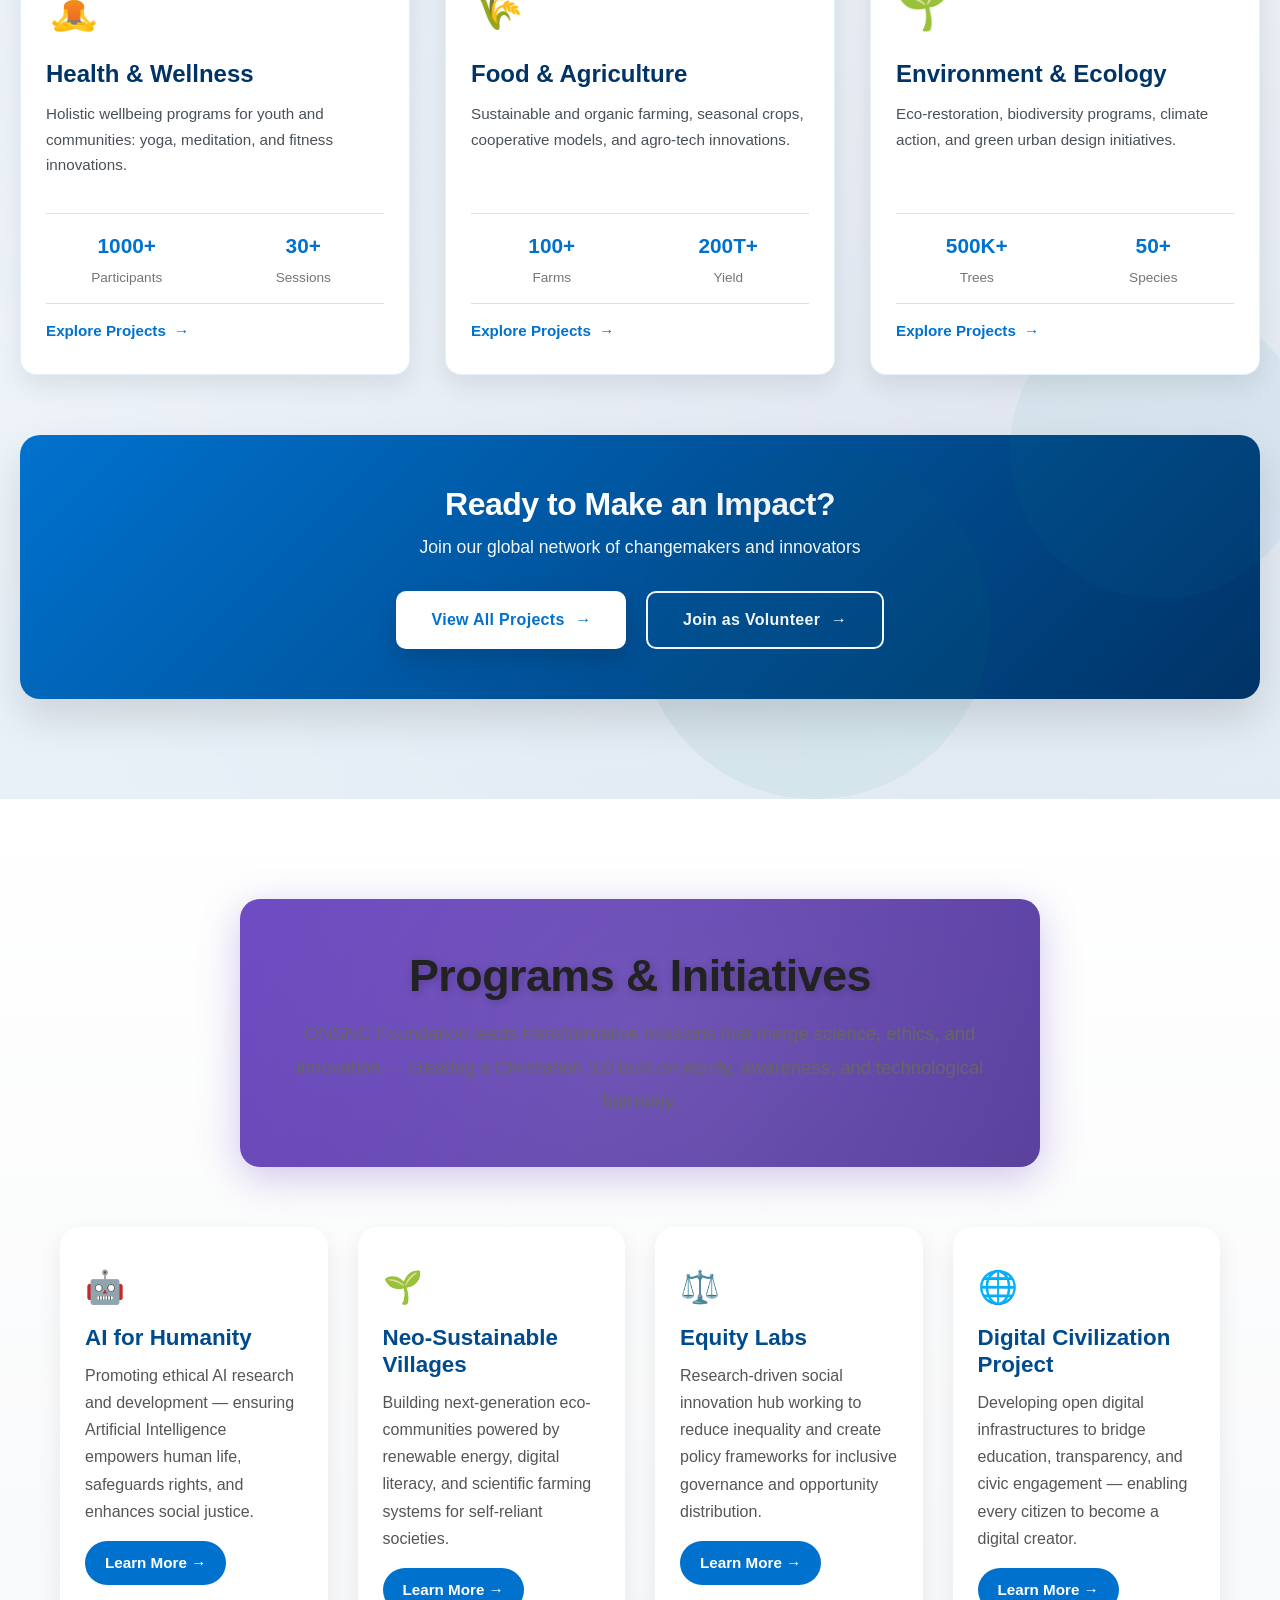
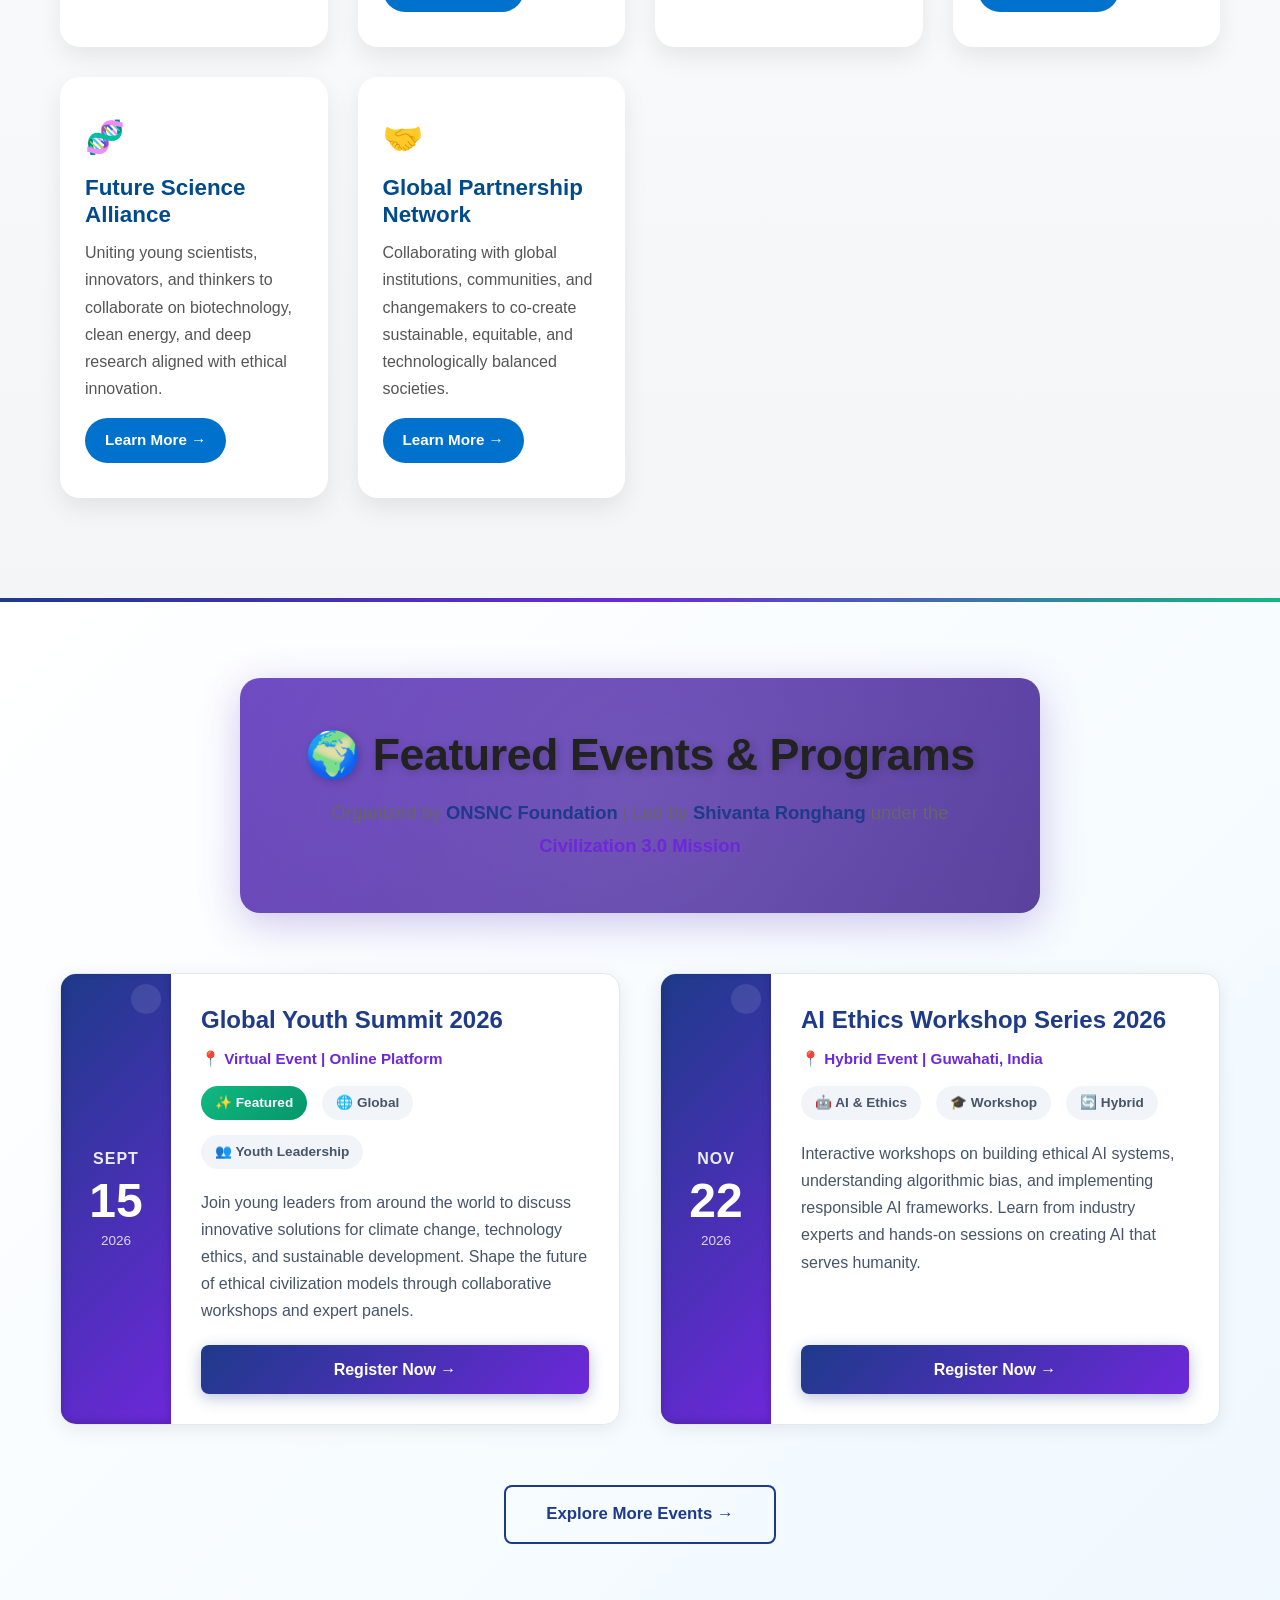
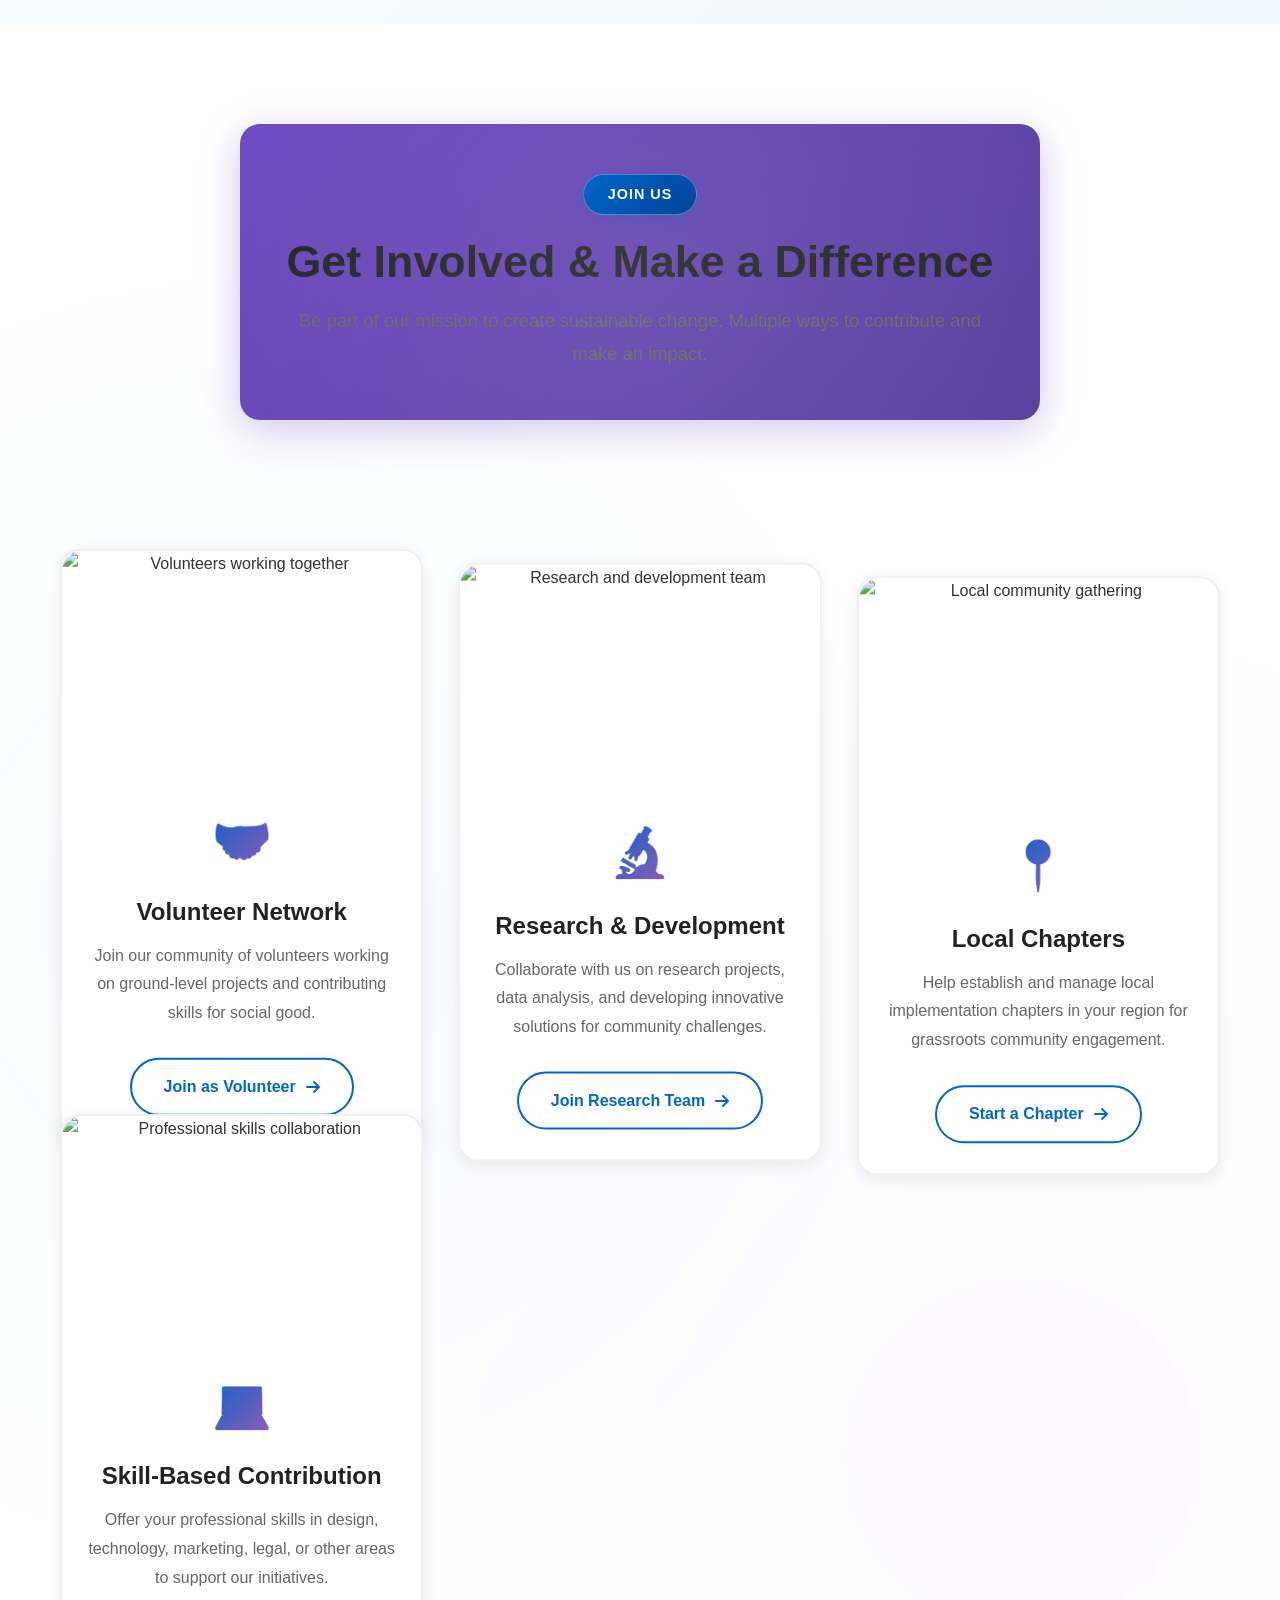
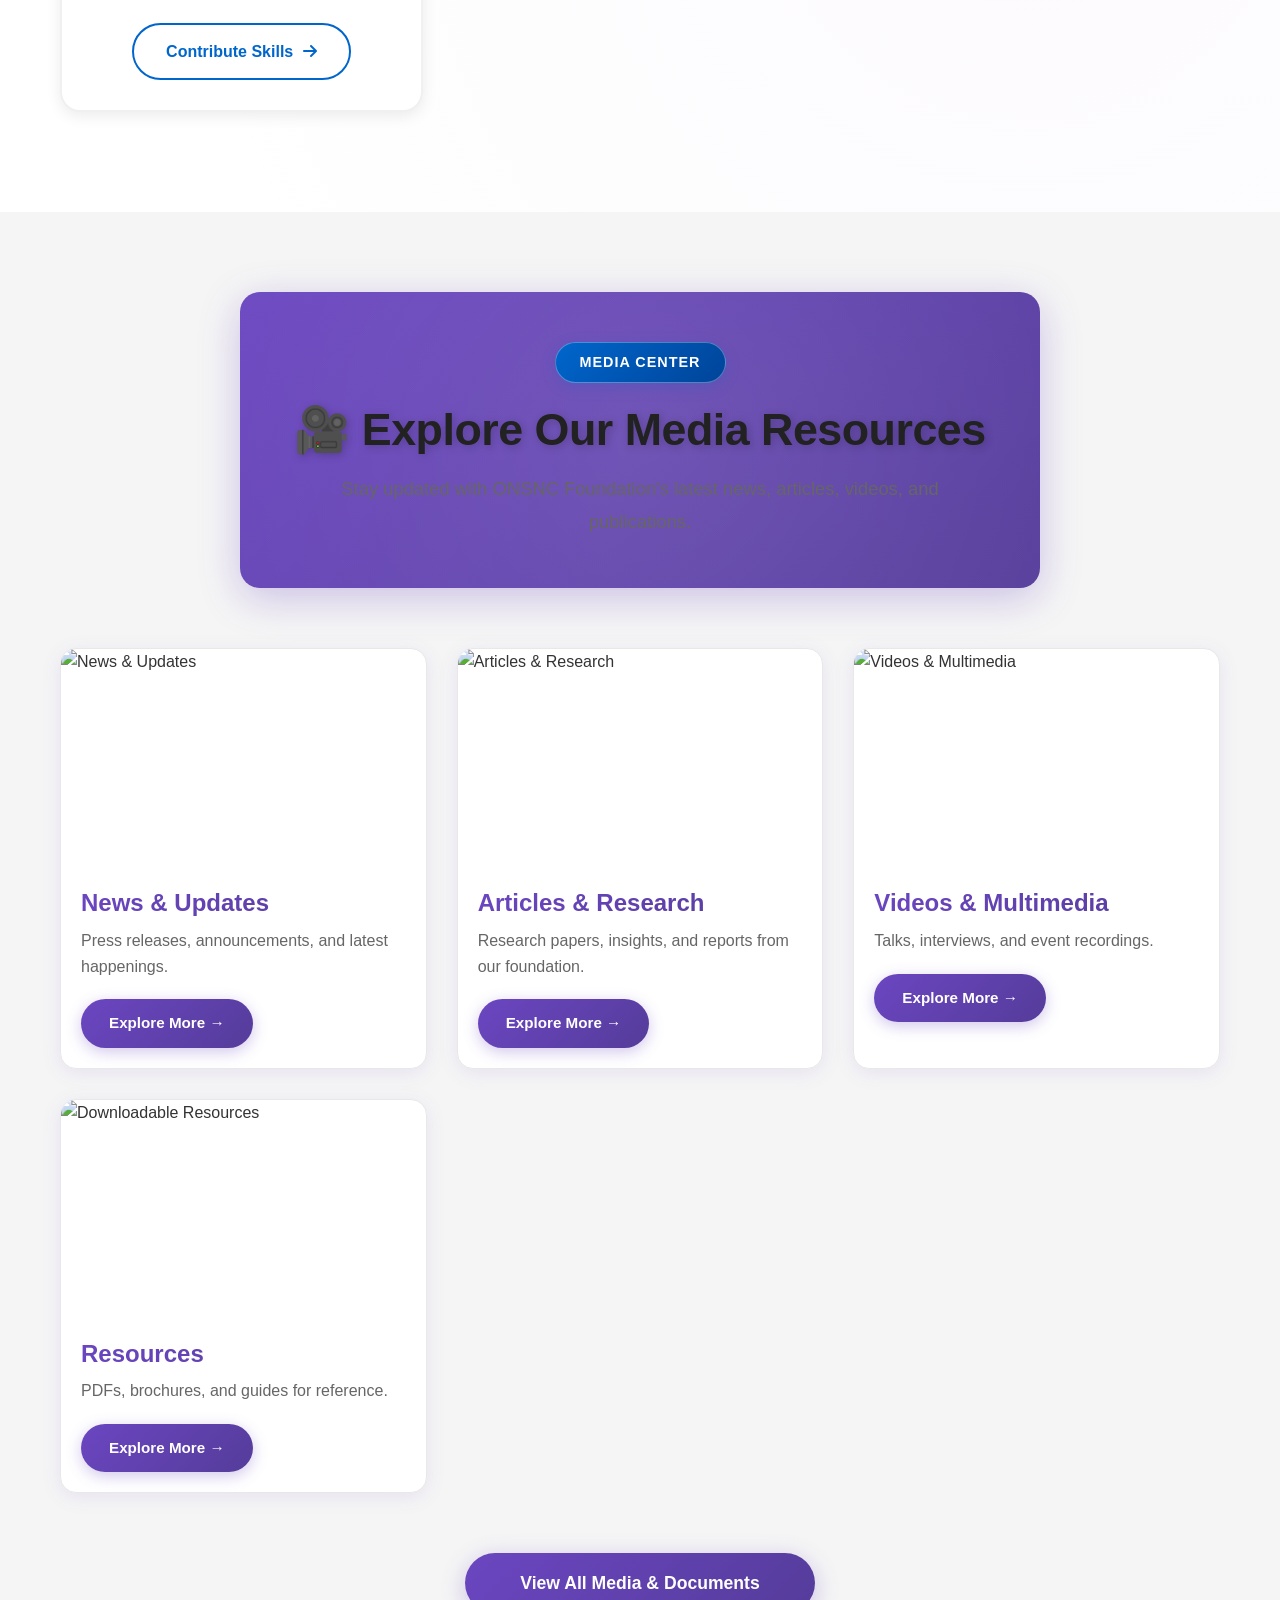
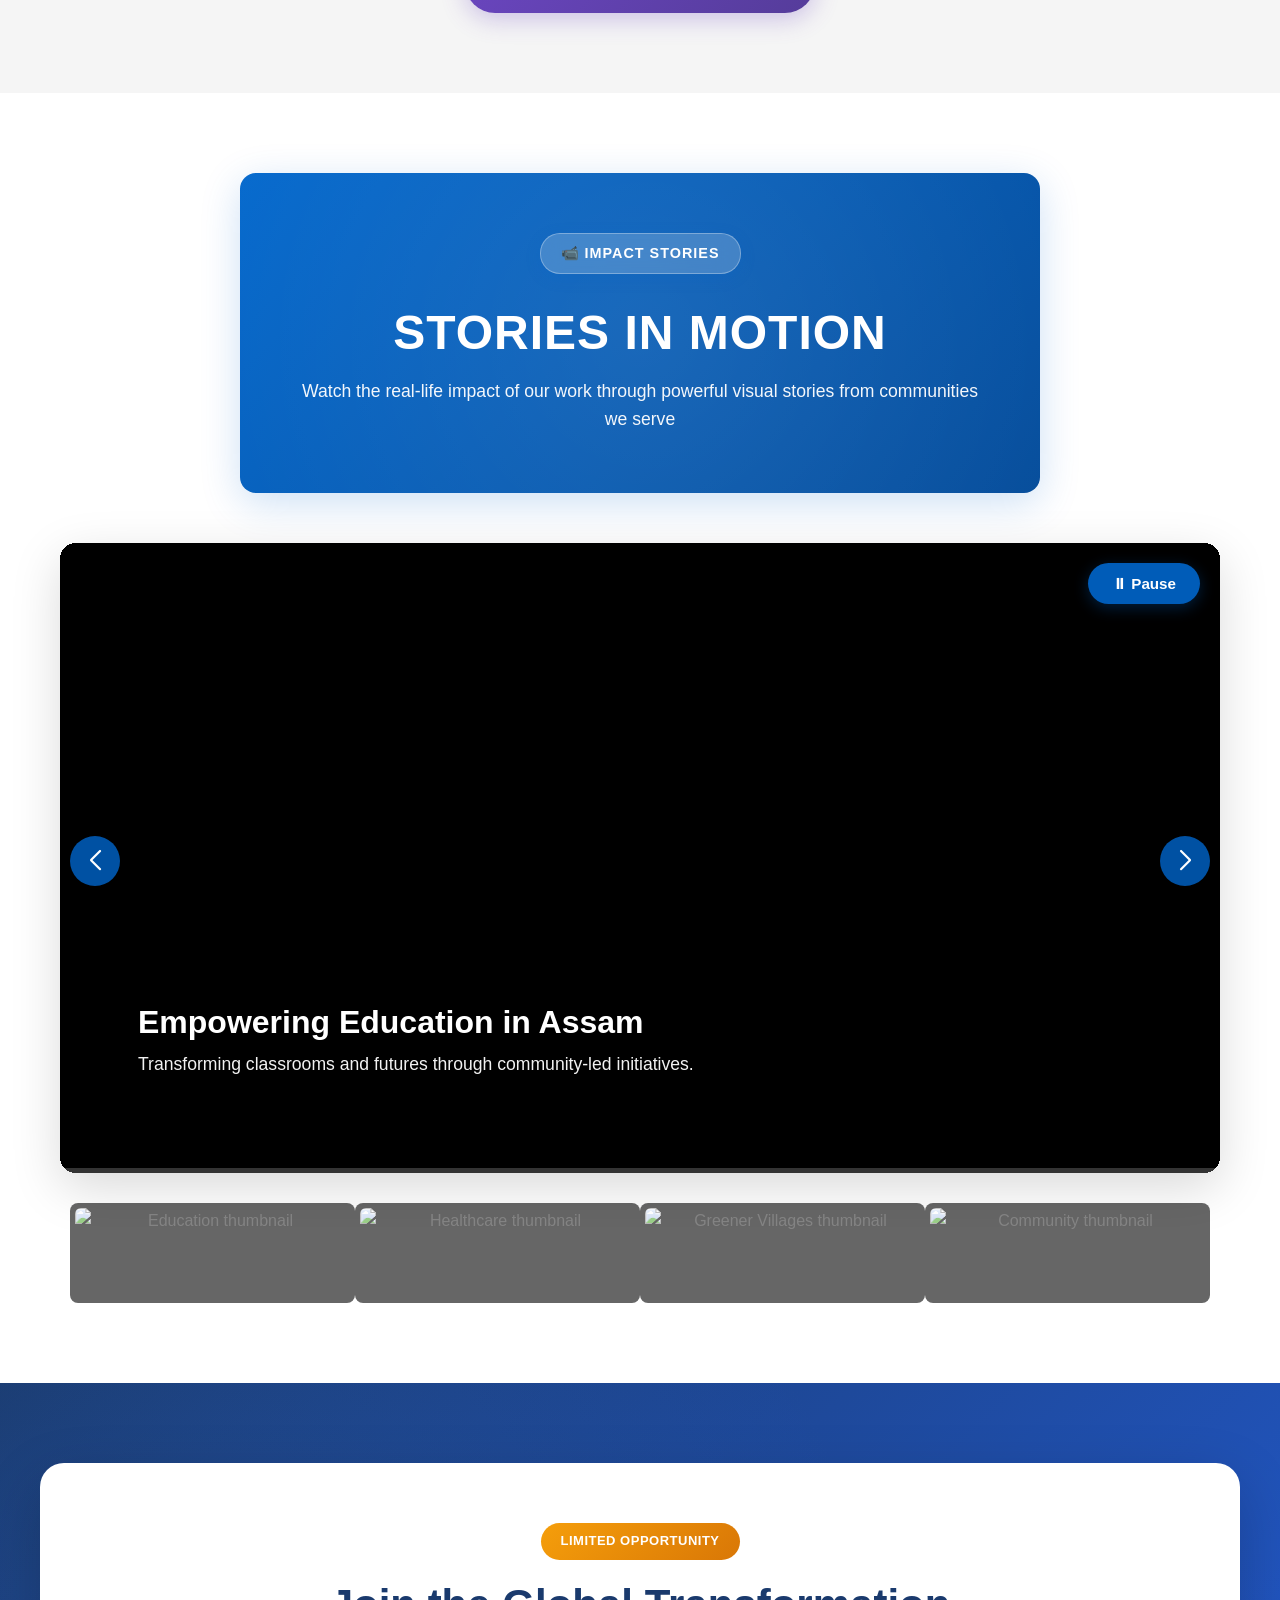
==== commit 54f76d15: "Update index.html" ====
--- a/index.html
+++ b/index.html
@@ -9,7 +9,6 @@
   <link rel="stylesheet" href="https://cdnjs.cloudflare.com/ajax/libs/font-awesome/6.4.0/css/all.min.css">
   <!-- Swiper CSS -->
   <link rel="stylesheet" href="https://cdn.jsdelivr.net/npm/swiper@11/swiper-bundle.min.css"/>
-  <link rel="stylesheet" href="https://unpkg.com/aos@2.3.1/dist/aos.css">
   
   <!-- Global CSS -->
   <link rel="stylesheet" href="global.css">
@@ -1054,100 +1053,94 @@
     </div>
   </div>
 
+    
 
     <!-- Call to Action Section -->
-<section class="cta-section">
-    <!-- Animated Background Elements -->
-    <div class="bg-animation">
-        <div class="floating-shape shape-1"></div>
-        <div class="floating-shape shape-2"></div>
-        <div class="floating-shape shape-3"></div>
-        <div class="floating-shape shape-4"></div>
-    </div>
-
-    <div class="cta-container">
-        <!-- Main CTA Card -->
-        <div class="cta-content" data-aos="fade-up">
-            <div class="badge">Limited Opportunity</div>
-            <h2 class="cta-title">Join the Global Transformation</h2>
-            <p class="cta-description">
-                Become part of the movement building Civilization 3.0. Your skills, 
-                passion and vision are needed to co-create our collective future.
-            </p>
+    <section class="onsnc-cta-section">
+        <div class="onsnc-cta-container">
+            <!-- Main CTA Card -->
+            <div class="onsnc-cta-card">
+                <span class="onsnc-cta-badge">Limited Opportunity</span>
+                <h2 class="onsnc-cta-title">Join the Global Transformation</h2>
+                <p class="onsnc-cta-description">
+                    Become part of the movement building Civilization 3.0. Your skills, 
+                    passion and vision are needed to co-create our collective future.
+                </p>
+                
+                <!-- Stats -->
+                <div class="onsnc-cta-stats">
+                    <div class="onsnc-stat-item">
+                        <span class="onsnc-stat-number">50,000+</span>
+                        <span class="onsnc-stat-label">Members</span>
+                    </div>
+                    <div class="onsnc-stat-item">
+                        <span class="onsnc-stat-number">120+</span>
+                        <span class="onsnc-stat-label">Countries</span>
+                    </div>
+                    <div class="onsnc-stat-item">
+                        <span class="onsnc-stat-number">1,000+</span>
+                        <span class="onsnc-stat-label">Projects</span>
+                    </div>
+                </div>
+
+                <a href="#join" class="onsnc-btn-primary">
+                    <span>Get Involved Today</span>
+                    <i class="fas fa-arrow-right"></i>
+                </a>
+            </div>
             
-            <div class="stats-row">
-                <div class="stat-item">
-                    <span class="stat-number" data-count="50000">0</span>
-                    <span class="stat-label">Members</span>
-                </div>
-                <div class="stat-item">
-                    <span class="stat-number" data-count="120">0</span>
-                    <span class="stat-label">Countries</span>
-                </div>
-                <div class="stat-item">
-                    <span class="stat-number" data-count="1000">0</span>
-                    <span class="stat-label">Projects</span>
-                </div>
-            </div>
-
-            <a href="#join" class="cta-button">
-                <span>Get Involved Today</span>
-                <i class="fas fa-arrow-right"></i>
-            </a>
-        </div>
-        
-        <!-- Donate Card -->
-        <div class="donate-card" data-aos="fade-up" data-aos-delay="200">
-            <div class="donate-content">
-                <div class="donate-icon">
+            <!-- Donate Card -->
+            <div class="onsnc-donate-card">
+                <div class="onsnc-donate-icon">
                     <i class="fas fa-heart"></i>
                 </div>
-                <div class="donate-info">
-                    <h3 class="donate-title">Support Our Mission</h3>
-                    <p class="donate-text">
-                        Every contribution helps us build a better future for all
-                    </p>
+                
+                <div class="onsnc-donate-info">
+                    <h3 class="onsnc-donate-title">Support Our Mission</h3>
+                    <p class="onsnc-donate-text">Every contribution helps us build a better future for all</p>
                 </div>
-                <a href="donate.html" class="donate-button">
+                
+                <a href="#donate" class="onsnc-btn-donate">
                     <span>Donate Now</span>
                     <i class="fas fa-arrow-right"></i>
                 </a>
-            </div>
-            
-            <!-- Progress Bar -->
-            <div class="progress-container">
-                <div class="progress-info">
-                    <span class="progress-label">Monthly Goal</span>
-                    <span class="progress-value">$45,000 / $50,000</span>
+                
+                <!-- Progress Bar -->
+                <div class="onsnc-progress-section">
+                    <div class="onsnc-progress-info">
+                        <span class="onsnc-progress-label">Monthly Goal</span>
+                        <span class="onsnc-progress-value">$45,000 / $50,000</span>
+                    </div>
+                    <div class="onsnc-progress-bar-bg">
+                        <div class="onsnc-progress-bar-fill"></div>
+                    </div>
                 </div>
-                <div class="progress-bar">
-                    <div class="progress-fill" data-progress="90"></div>
+            </div>
+
+            <!-- Trust Badges -->
+            <div class="onsnc-trust-badges">
+                <div class="onsnc-badge-item">
+                    <i class="fas fa-shield-alt"></i>
+                    <span>Secure</span>
                 </div>
-            </div>
-        </div>
-
-        <!-- Trust Badges -->
-        <div class="trust-badges" data-aos="fade-up" data-aos-delay="400">
-            <div class="badge-item">
-                <i class="fas fa-shield-alt"></i>
-                <span>Secure</span>
-            </div>
-            <div class="badge-item">
-                <i class="fas fa-lock"></i>
-                <span>Encrypted</span>
-            </div>
-            <div class="badge-item">
-                <i class="fas fa-certificate"></i>
-                <span>Verified</span>
-            </div>
-            <div class="badge-item">
-                <i class="fas fa-globe"></i>
-                <span>Global Impact</span>
-            </div>
-        </div>
-    </div>
-</section>
-
+                <div class="onsnc-badge-item">
+                    <i class="fas fa-lock"></i>
+                    <span>Encrypted</span>
+                </div>
+                <div class="onsnc-badge-item">
+                    <i class="fas fa-certificate"></i>
+                    <span>Verified</span>
+                </div>
+                <div class="onsnc-badge-item">
+                    <i class="fas fa-globe"></i>
+                    <span>Global Impact</span>
+                </div>
+            </div>
+        </div>
+    </section>
+
+
+    
 
   <!-- ================= FOOTER SECTION ================= -->
   <footer id="footer">
@@ -1234,7 +1227,6 @@
   <script src="top-header.js"></script>
   <script src="i18n.js"></script>
   <script src="cta.js"></script>
-  <script src="https://unpkg.com/aos@2.3.1/dist/aos.js"></script>
   <!-- Swiper JS -->
   <script src="https://cdn.jsdelivr.net/npm/swiper@11/swiper-bundle.min.js"></script>
   
--- a/cta.css
+++ b/cta.css
@@ -0,0 +1,343 @@
+     /* Reset for CTA section only */
+        .onsnc-cta-section * {
+            margin: 0;
+            padding: 0;
+            box-sizing: border-box;
+        }
+
+        /* Main CTA Section */
+        .onsnc-cta-section {
+            background: linear-gradient(135deg, #1a3a6d 0%, #2563eb 100%);
+            padding: 80px 20px;
+            position: relative;
+            overflow: hidden;
+            font-family: -apple-system, BlinkMacSystemFont, 'Segoe UI', Roboto, Oxygen, Ubuntu, Cantarell, sans-serif;
+        }
+
+        /* Background Pattern */
+        .onsnc-cta-section::before {
+            content: '';
+            position: absolute;
+            top: 0;
+            left: 0;
+            right: 0;
+            bottom: 0;
+            background: 
+                radial-gradient(circle at 20% 30%, rgba(59, 130, 246, 0.15) 0%, transparent 50%),
+                radial-gradient(circle at 80% 70%, rgba(30, 58, 138, 0.15) 0%, transparent 50%);
+            pointer-events: none;
+        }
+
+        /* Container */
+        .onsnc-cta-container {
+            max-width: 1200px;
+            margin: 0 auto;
+            position: relative;
+            z-index: 1;
+        }
+
+        /* Main Card */
+        .onsnc-cta-card {
+            background: #ffffff;
+            border-radius: 24px;
+            padding: 60px 40px;
+            text-align: center;
+            box-shadow: 0 20px 60px rgba(0, 0, 0, 0.2);
+            margin-bottom: 24px;
+            transition: transform 0.3s ease, box-shadow 0.3s ease;
+        }
+
+        .onsnc-cta-card:hover {
+            transform: translateY(-5px);
+            box-shadow: 0 25px 70px rgba(0, 0, 0, 0.25);
+        }
+
+        /* Badge */
+        .onsnc-cta-badge {
+            display: inline-block;
+            background: linear-gradient(135deg, #f59e0b 0%, #d97706 100%);
+            color: #fff;
+            padding: 8px 20px;
+            border-radius: 50px;
+            font-size: 13px;
+            font-weight: 700;
+            text-transform: uppercase;
+            letter-spacing: 0.5px;
+            margin-bottom: 20px;
+        }
+
+        /* Title */
+        .onsnc-cta-title {
+            font-size: 42px;
+            font-weight: 800;
+            color: #1a3a6d;
+            margin-bottom: 16px;
+            line-height: 1.2;
+        }
+
+        /* Description */
+        .onsnc-cta-description {
+            font-size: 18px;
+            color: #64748b;
+            line-height: 1.7;
+            max-width: 700px;
+            margin: 0 auto 32px;
+        }
+
+        /* Stats Grid */
+        .onsnc-cta-stats {
+            display: grid;
+            grid-template-columns: repeat(auto-fit, minmax(150px, 1fr));
+            gap: 30px;
+            margin: 40px 0;
+            padding: 30px 0;
+            border-top: 1px solid #e2e8f0;
+            border-bottom: 1px solid #e2e8f0;
+        }
+
+        .onsnc-stat-item {
+            text-align: center;
+        }
+
+        .onsnc-stat-number {
+            display: block;
+            font-size: 36px;
+            font-weight: 800;
+            color: #2563eb;
+            margin-bottom: 8px;
+        }
+
+        .onsnc-stat-label {
+            display: block;
+            font-size: 14px;
+            color: #94a3b8;
+            text-transform: uppercase;
+            letter-spacing: 1px;
+            font-weight: 600;
+        }
+
+        /* Primary Button */
+        .onsnc-btn-primary {
+            display: inline-flex;
+            align-items: center;
+            gap: 10px;
+            background: linear-gradient(135deg, #16a34a 0%, #15803d 100%);
+            color: #fff;
+            padding: 18px 36px;
+            border-radius: 12px;
+            text-decoration: none;
+            font-weight: 700;
+            font-size: 16px;
+            transition: all 0.3s ease;
+            box-shadow: 0 8px 24px rgba(22, 163, 74, 0.3);
+            border: none;
+            cursor: pointer;
+        }
+
+        .onsnc-btn-primary:hover {
+            transform: translateY(-2px);
+            box-shadow: 0 12px 32px rgba(22, 163, 74, 0.4);
+            background: linear-gradient(135deg, #15803d 0%, #166534 100%);
+        }
+
+        /* Donate Card */
+        .onsnc-donate-card {
+            background: #ffffff;
+            border-radius: 20px;
+            padding: 32px;
+            box-shadow: 0 15px 45px rgba(0, 0, 0, 0.15);
+            display: grid;
+            grid-template-columns: auto 1fr auto;
+            align-items: center;
+            gap: 24px;
+            transition: transform 0.3s ease, box-shadow 0.3s ease;
+        }
+
+        .onsnc-donate-card:hover {
+            transform: translateY(-5px);
+            box-shadow: 0 20px 55px rgba(0, 0, 0, 0.2);
+        }
+
+        /* Donate Icon */
+        .onsnc-donate-icon {
+            width: 60px;
+            height: 60px;
+            background: linear-gradient(135deg, #dc2626 0%, #f97316 100%);
+            border-radius: 16px;
+            display: flex;
+            align-items: center;
+            justify-content: center;
+            font-size: 28px;
+            color: #fff;
+            flex-shrink: 0;
+        }
+
+        /* Donate Info */
+        .onsnc-donate-info {
+            text-align: left;
+        }
+
+        .onsnc-donate-title {
+            font-size: 20px;
+            font-weight: 700;
+            color: #1a3a6d;
+            margin-bottom: 4px;
+        }
+
+        .onsnc-donate-text {
+            font-size: 14px;
+            color: #64748b;
+        }
+
+        /* Donate Button */
+        .onsnc-btn-donate {
+            display: inline-flex;
+            align-items: center;
+            gap: 8px;
+            background: linear-gradient(135deg, #dc2626 0%, #f97316 100%);
+            color: #fff;
+            padding: 14px 28px;
+            border-radius: 10px;
+            text-decoration: none;
+            font-weight: 700;
+            font-size: 15px;
+            transition: all 0.3s ease;
+            box-shadow: 0 6px 20px rgba(220, 38, 38, 0.3);
+            white-space: nowrap;
+            border: none;
+            cursor: pointer;
+        }
+
+        .onsnc-btn-donate:hover {
+            transform: translateY(-2px);
+            box-shadow: 0 8px 28px rgba(220, 38, 38, 0.4);
+            background: linear-gradient(135deg, #b91c1c 0%, #ea580c 100%);
+        }
+
+        /* Progress Section */
+        .onsnc-progress-section {
+            margin-top: 20px;
+            grid-column: 1 / -1;
+        }
+
+        .onsnc-progress-info {
+            display: flex;
+            justify-content: space-between;
+            margin-bottom: 10px;
+            font-size: 14px;
+        }
+
+        .onsnc-progress-label {
+            color: #64748b;
+            font-weight: 600;
+        }
+
+        .onsnc-progress-value {
+            color: #1a3a6d;
+            font-weight: 700;
+        }
+
+        .onsnc-progress-bar-bg {
+            height: 10px;
+            background: #e2e8f0;
+            border-radius: 10px;
+            overflow: hidden;
+        }
+
+        .onsnc-progress-bar-fill {
+            height: 100%;
+            background: linear-gradient(90deg, #dc2626 0%, #f97316 100%);
+            border-radius: 10px;
+            width: 90%;
+            transition: width 1.5s ease;
+        }
+
+        /* Trust Badges */
+        .onsnc-trust-badges {
+            display: flex;
+            justify-content: center;
+            flex-wrap: wrap;
+            gap: 20px;
+            margin-top: 32px;
+        }
+
+        .onsnc-badge-item {
+            display: flex;
+            align-items: center;
+            gap: 8px;
+            padding: 10px 20px;
+            background: rgba(255, 255, 255, 0.15);
+            backdrop-filter: blur(10px);
+            border-radius: 50px;
+            color: #fff;
+            font-weight: 600;
+            font-size: 14px;
+            border: 1px solid rgba(255, 255, 255, 0.2);
+            transition: all 0.3s ease;
+        }
+
+        .onsnc-badge-item:hover {
+            background: rgba(255, 255, 255, 0.25);
+            transform: translateY(-2px);
+        }
+
+        .onsnc-badge-item i {
+            font-size: 16px;
+        }
+
+        /* Responsive Design */
+        @media (max-width: 768px) {
+            .onsnc-cta-section {
+                padding: 60px 16px;
+            }
+
+            .onsnc-cta-card {
+                padding: 40px 24px;
+            }
+
+            .onsnc-cta-title {
+                font-size: 32px;
+            }
+
+            .onsnc-cta-description {
+                font-size: 16px;
+            }
+
+            .onsnc-cta-stats {
+                grid-template-columns: 1fr;
+                gap: 20px;
+            }
+
+            .onsnc-stat-number {
+                font-size: 28px;
+            }
+
+            .onsnc-donate-card {
+                grid-template-columns: 1fr;
+                text-align: center;
+                gap: 20px;
+            }
+
+            .onsnc-donate-icon {
+                margin: 0 auto;
+            }
+
+            .onsnc-donate-info {
+                text-align: center;
+            }
+
+            .onsnc-btn-primary,
+            .onsnc-btn-donate {
+                padding: 14px 24px;
+                font-size: 14px;
+            }
+
+            .onsnc-trust-badges {
+                gap: 12px;
+            }
+
+            .onsnc-badge-item {
+                font-size: 12px;
+                padding: 8px 16px;
+            }
+        }
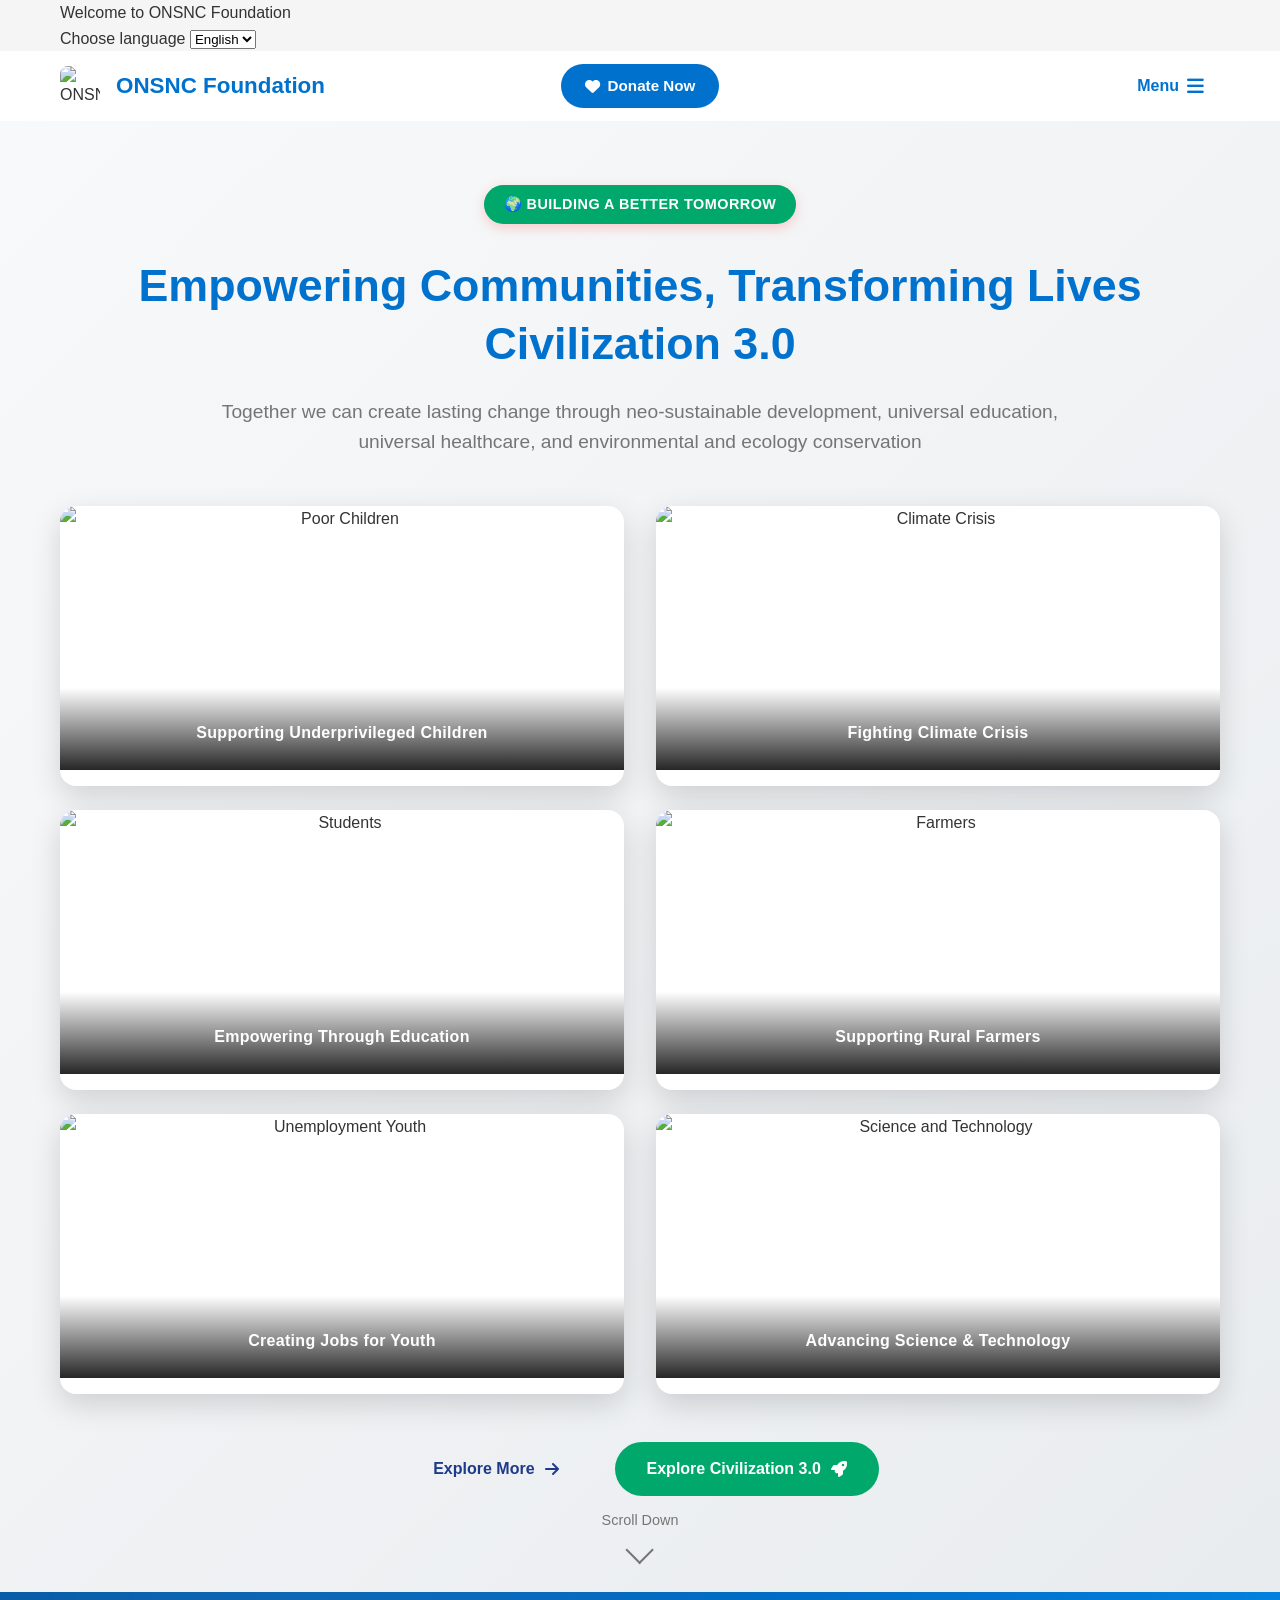
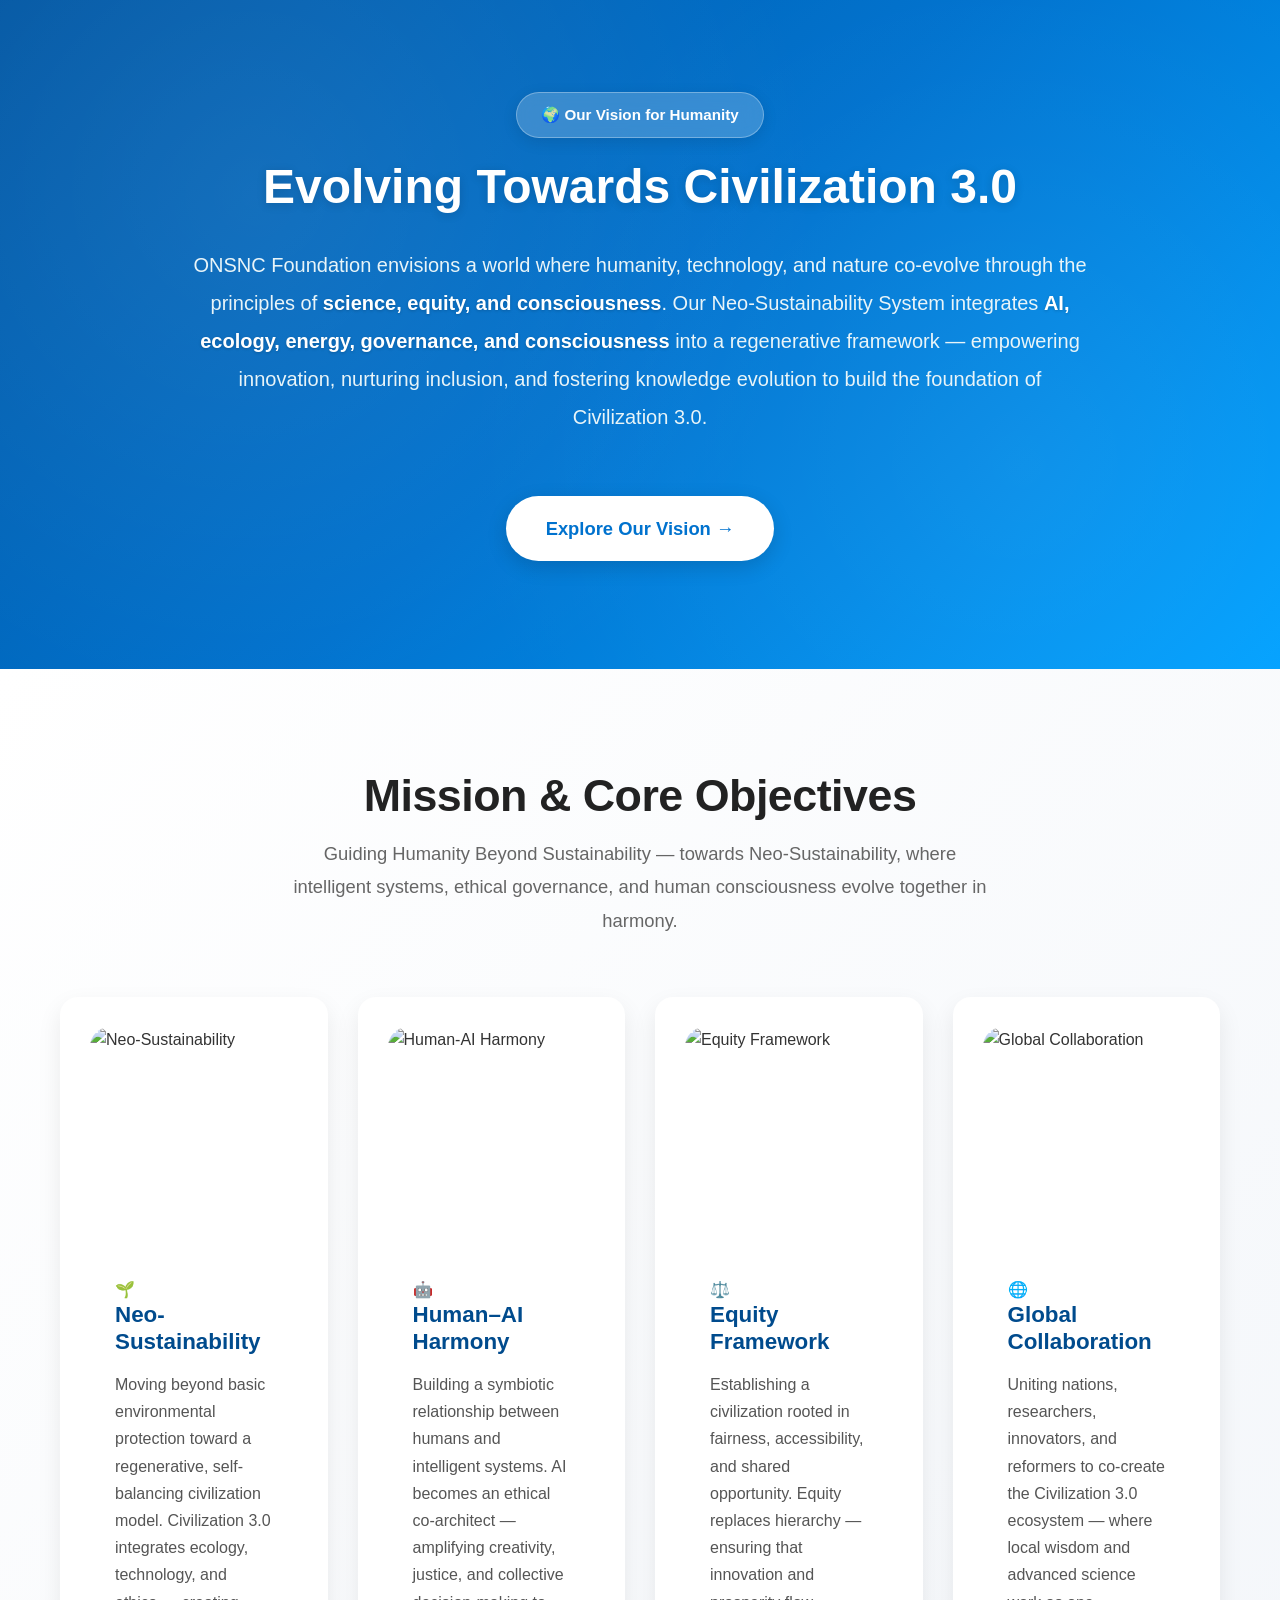
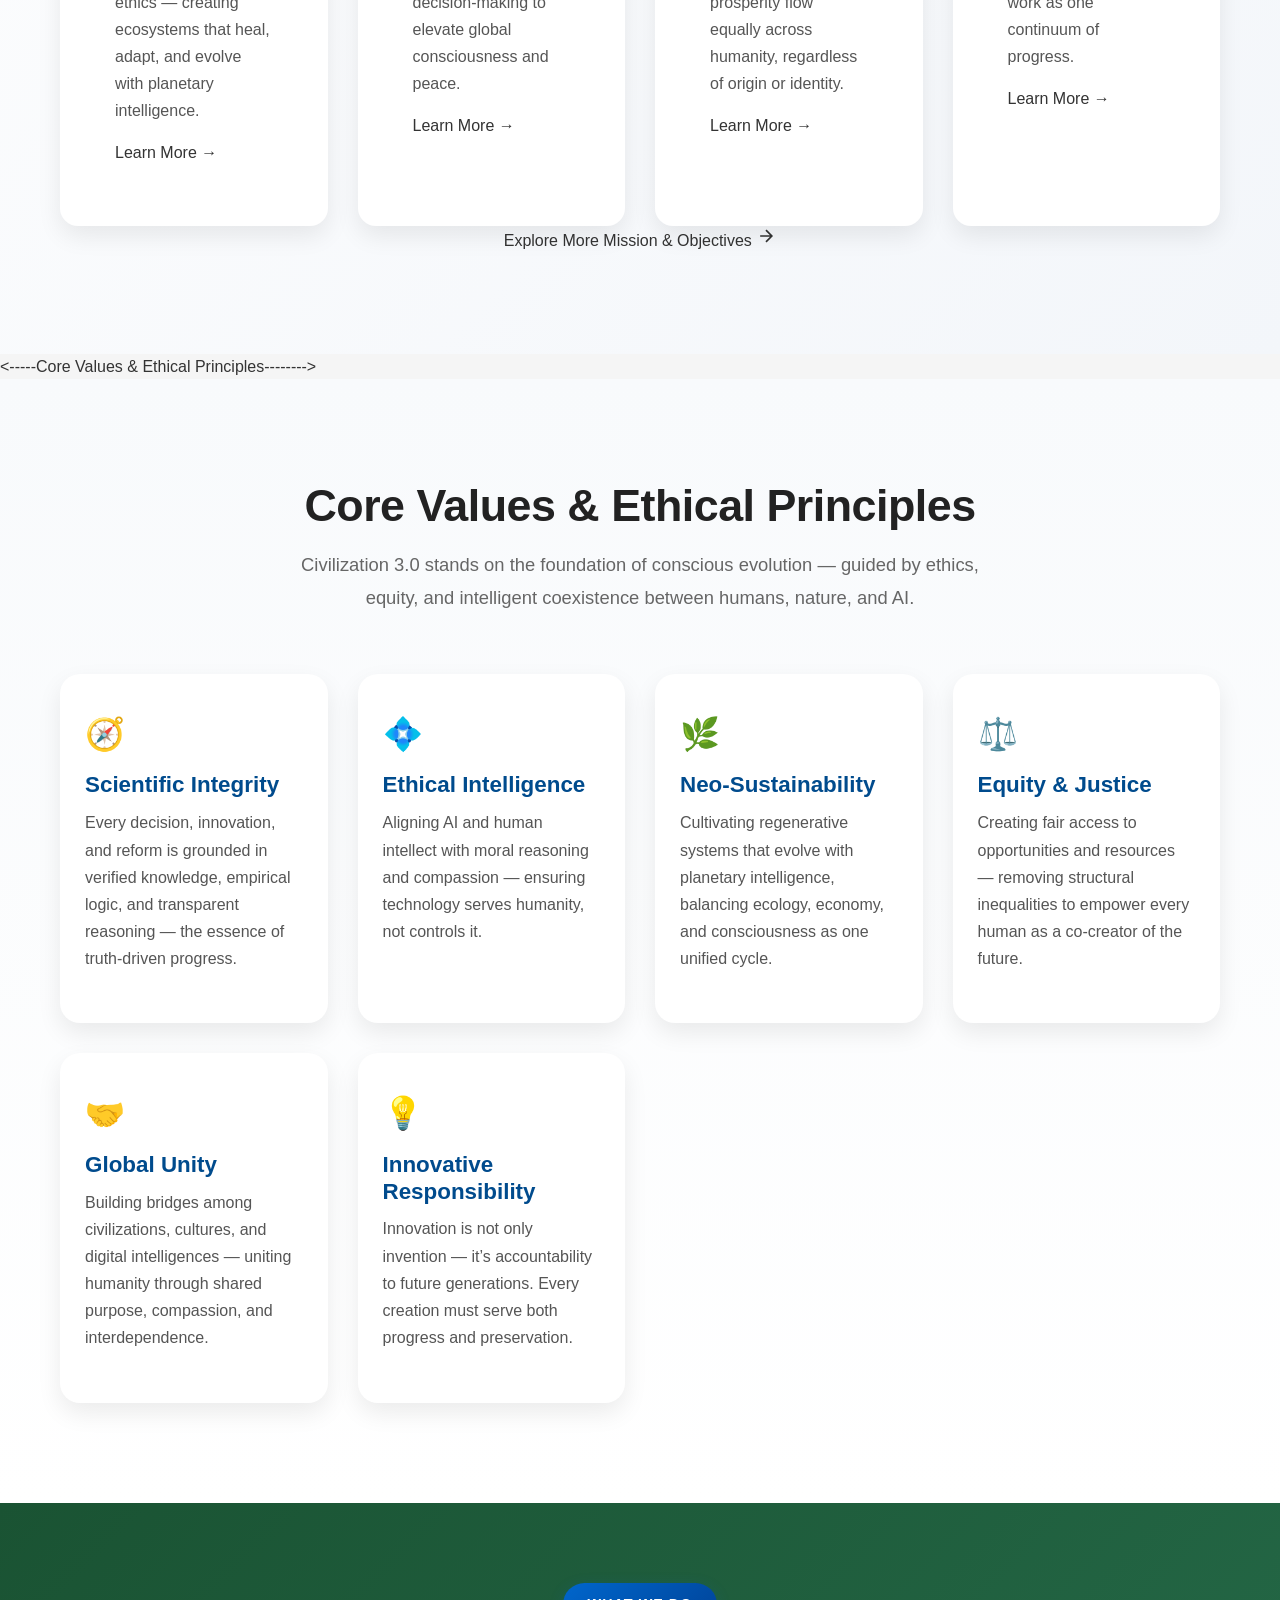
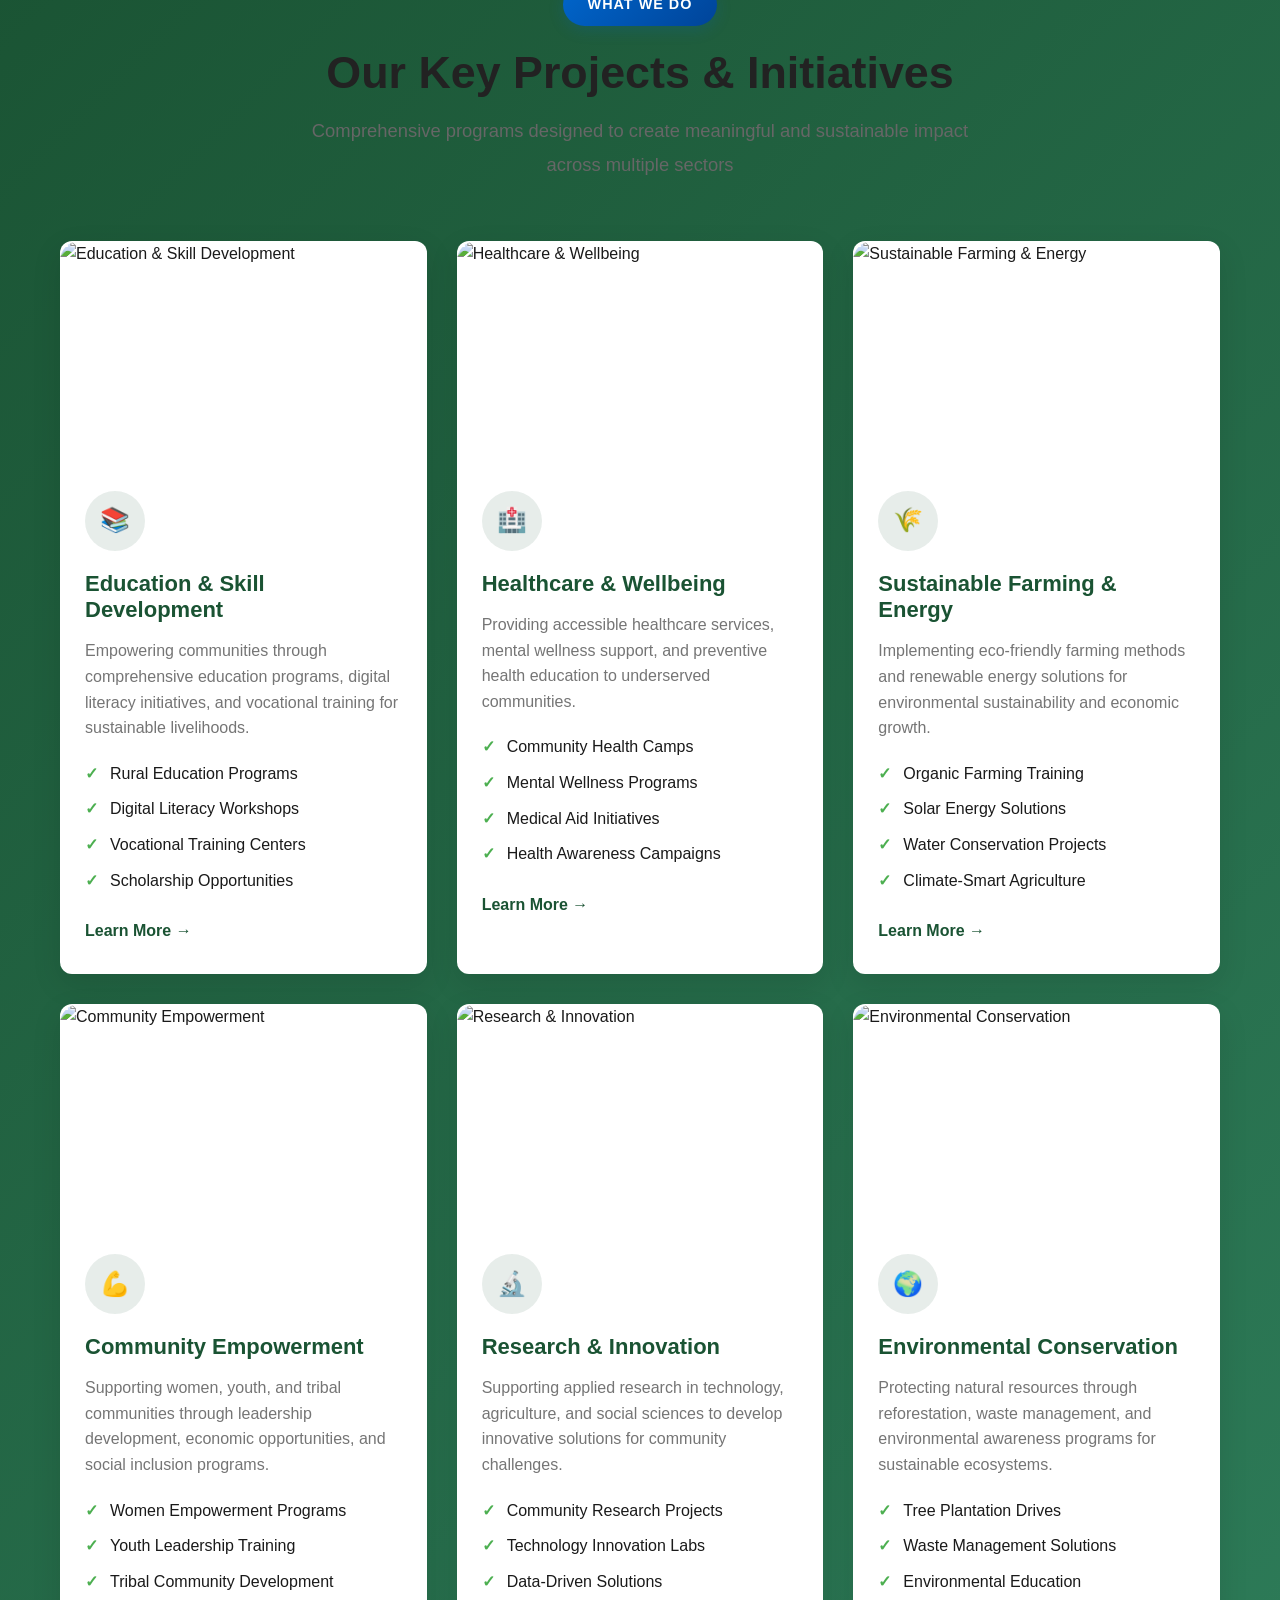
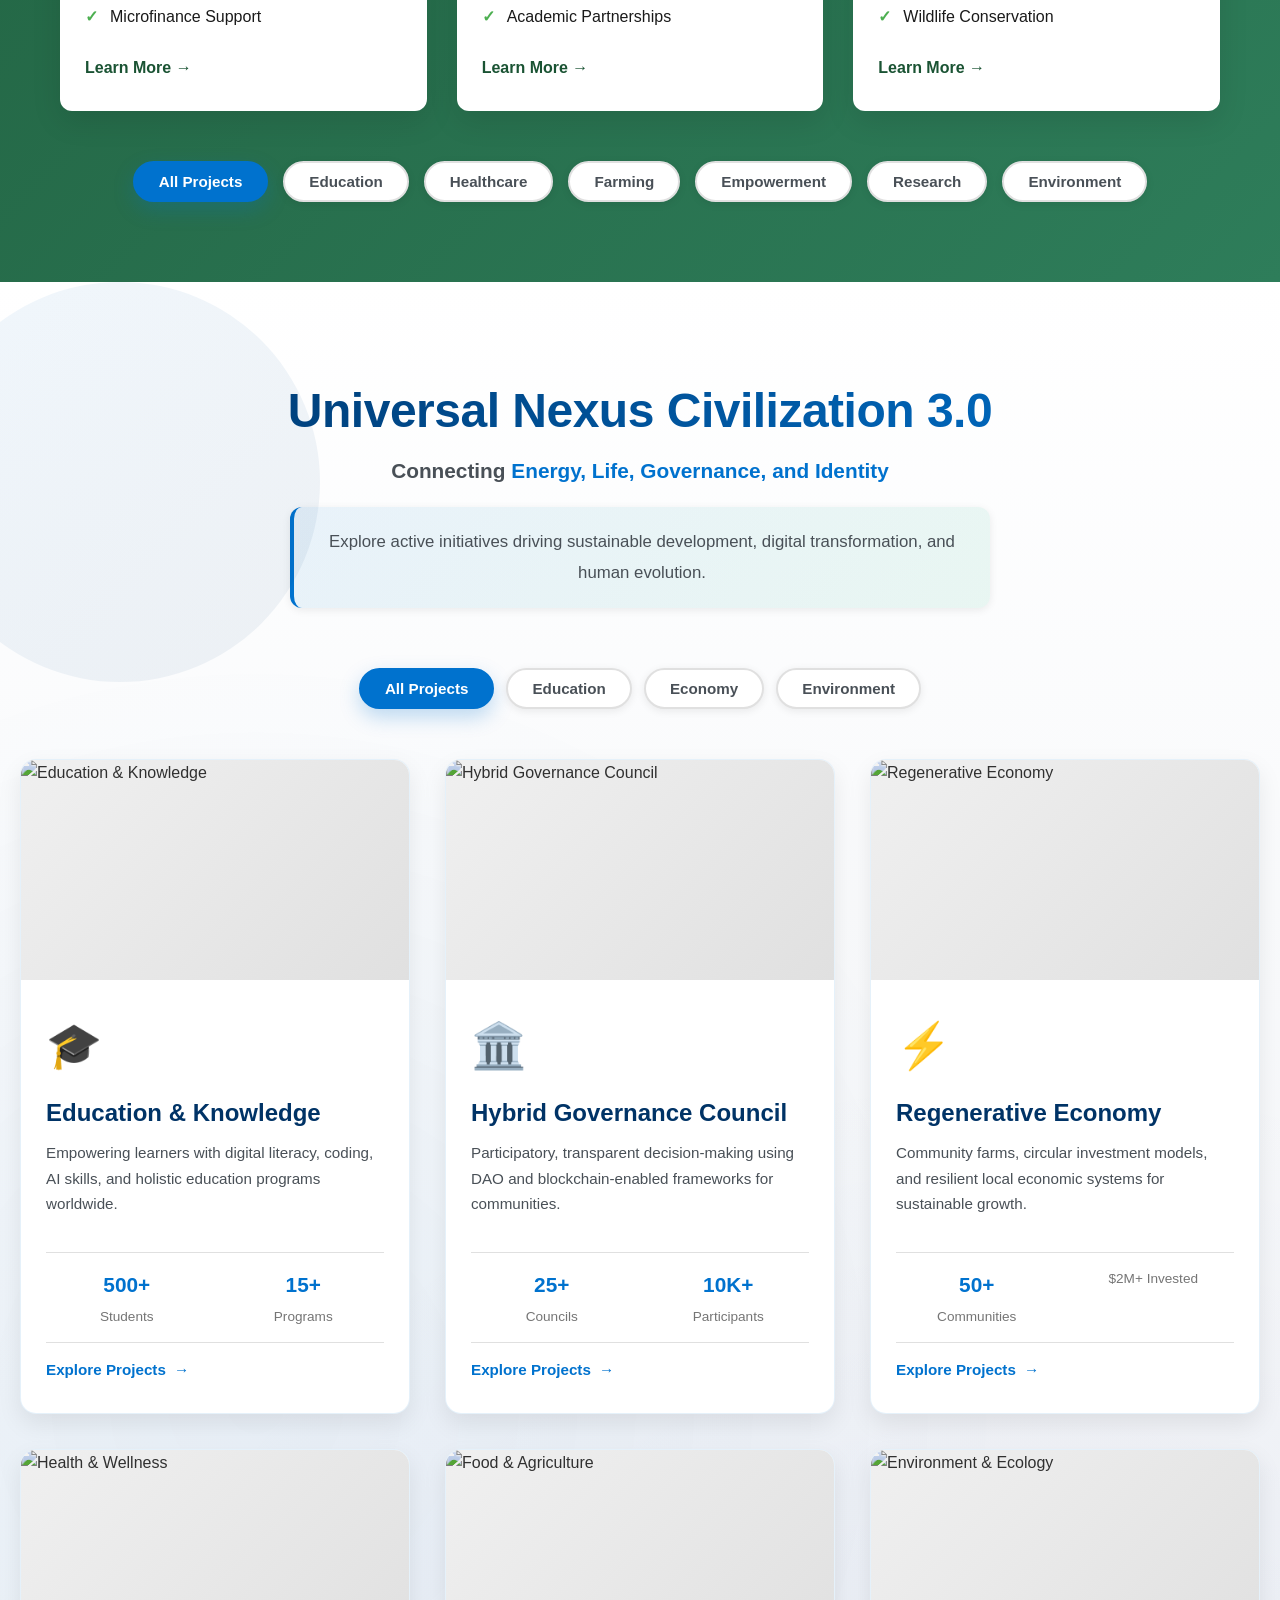
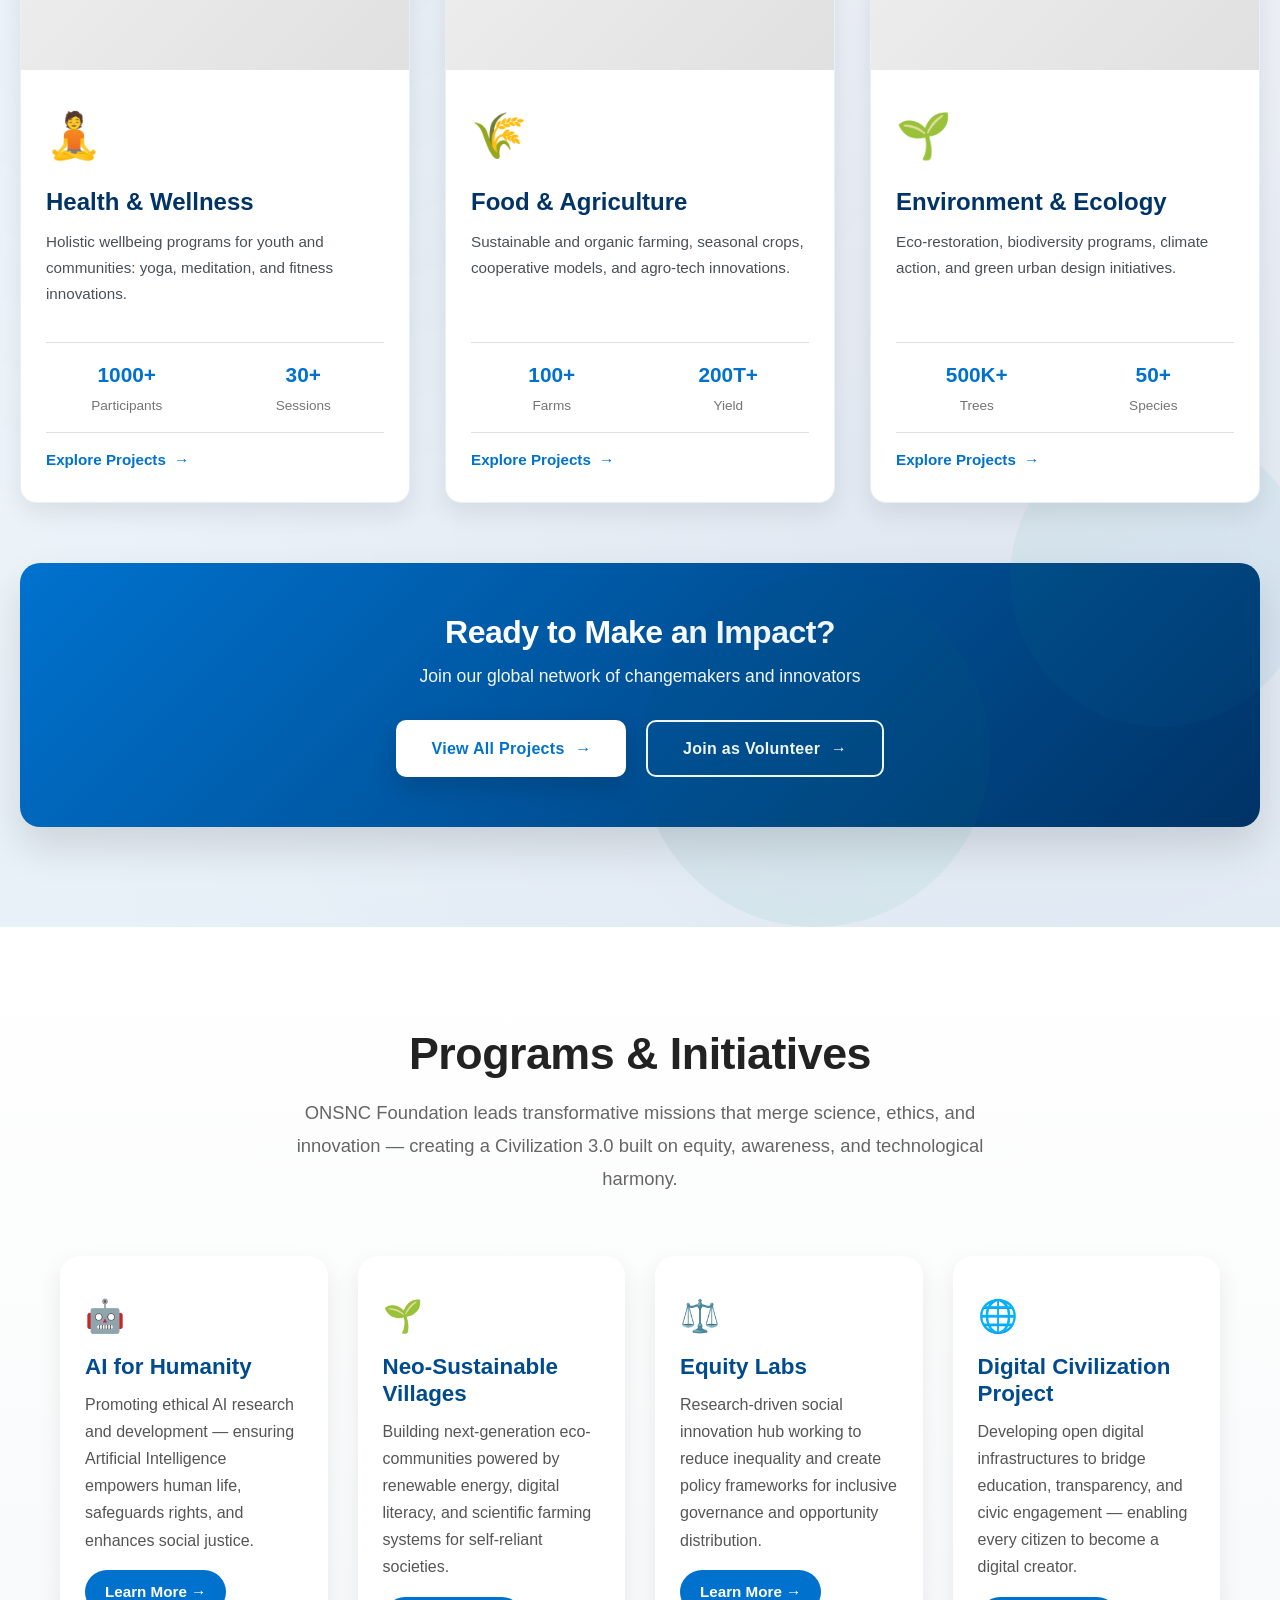
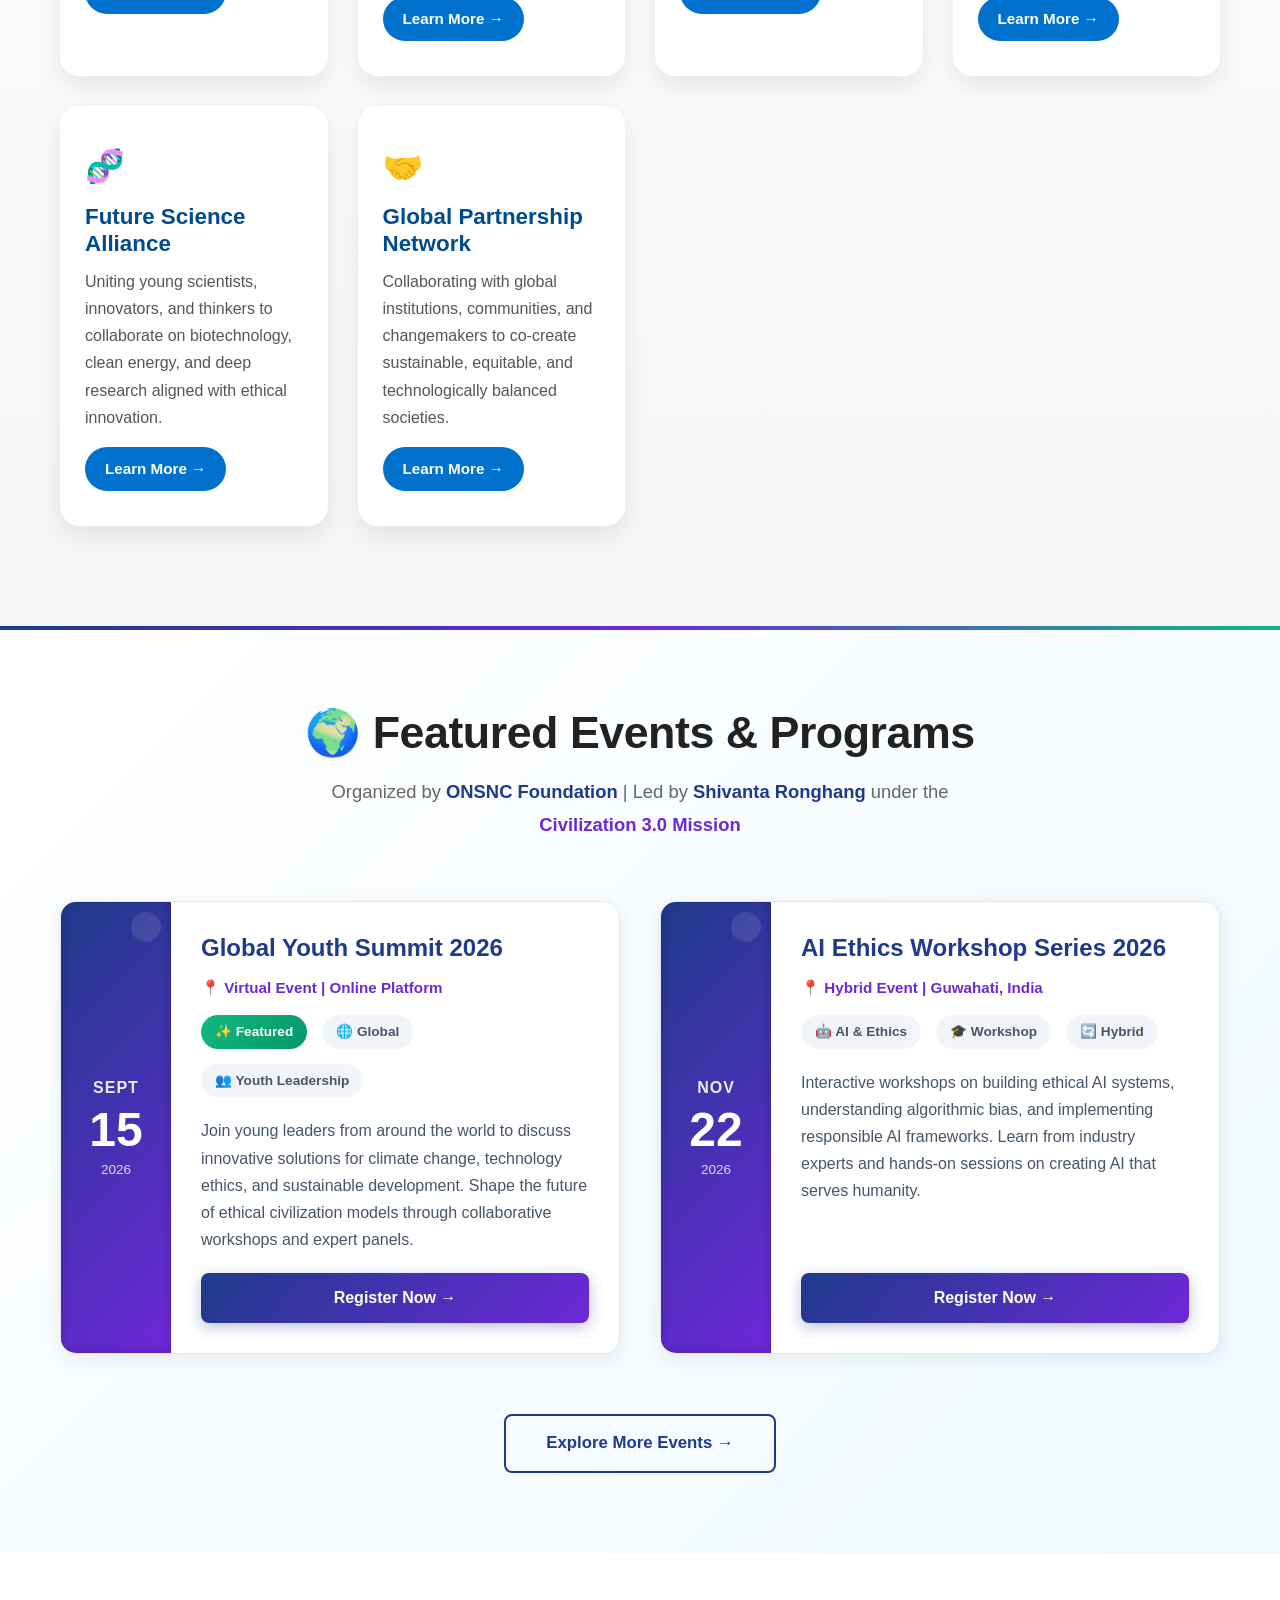
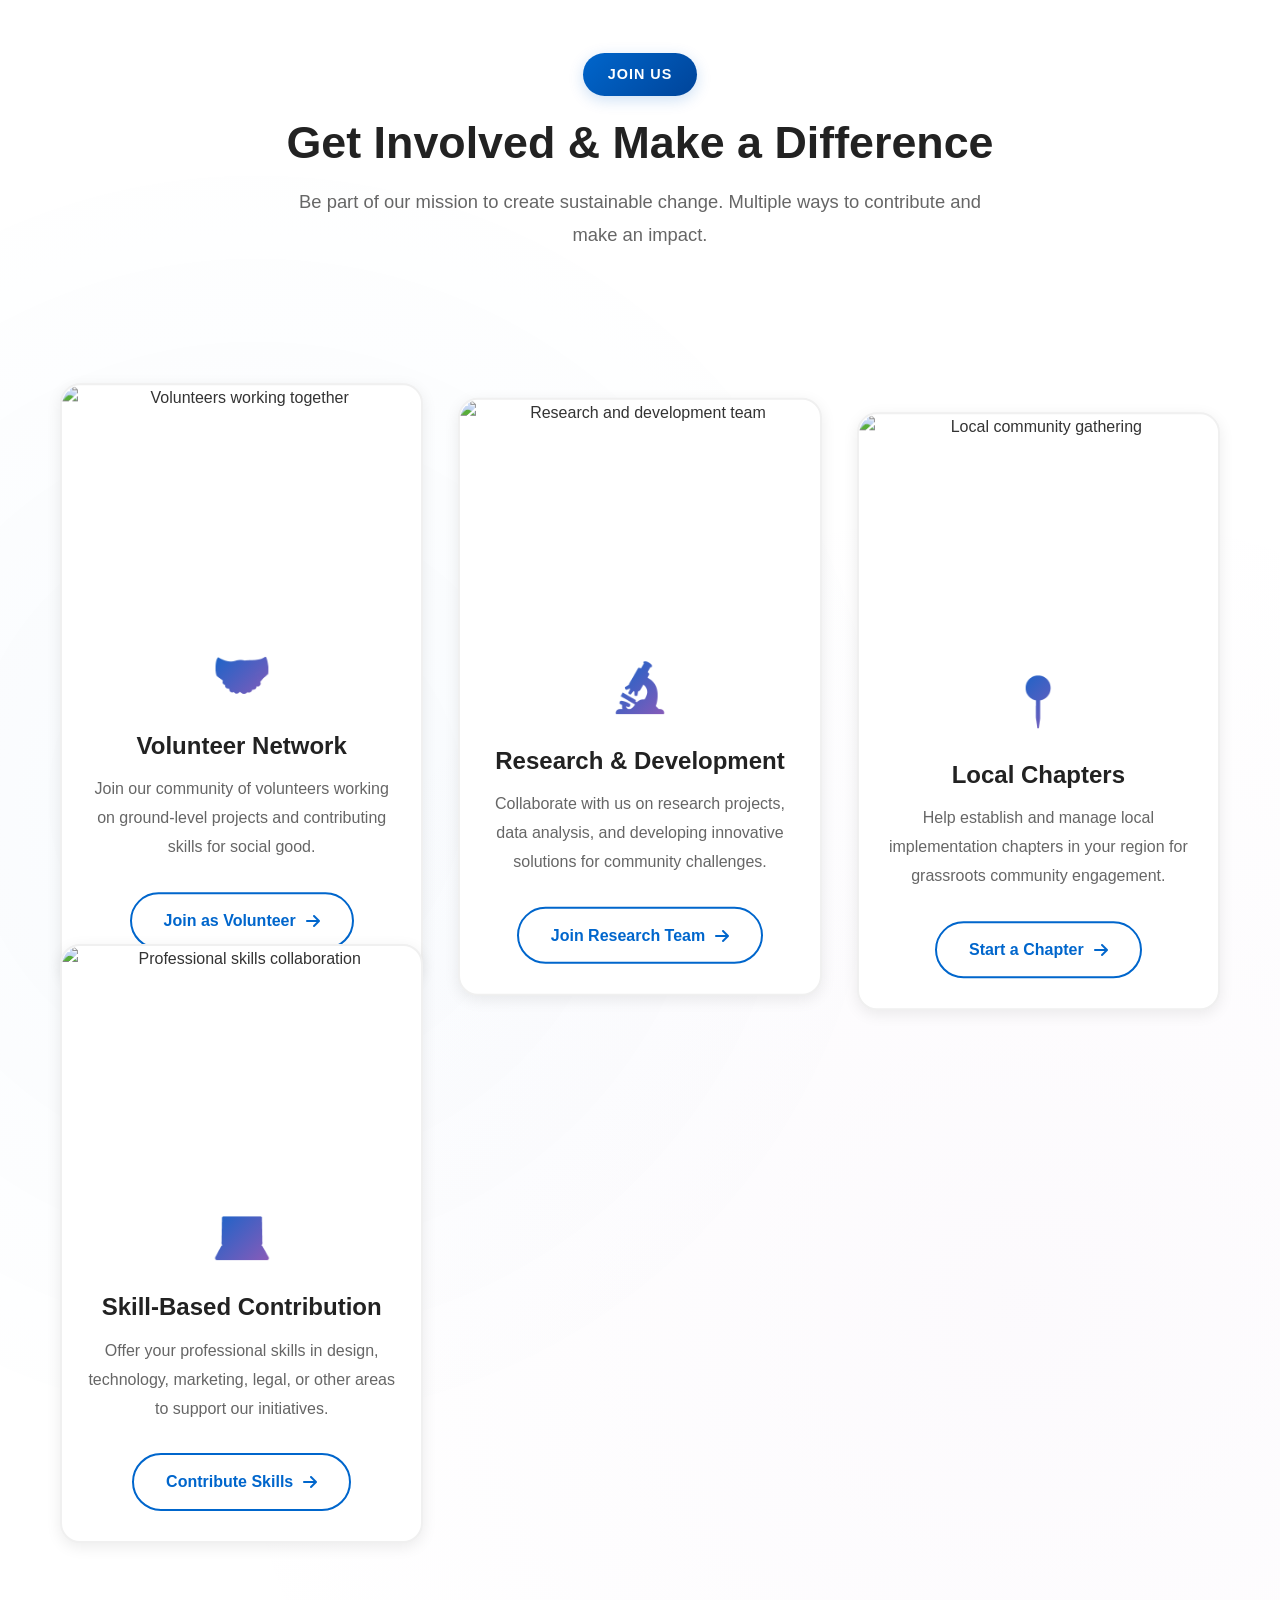
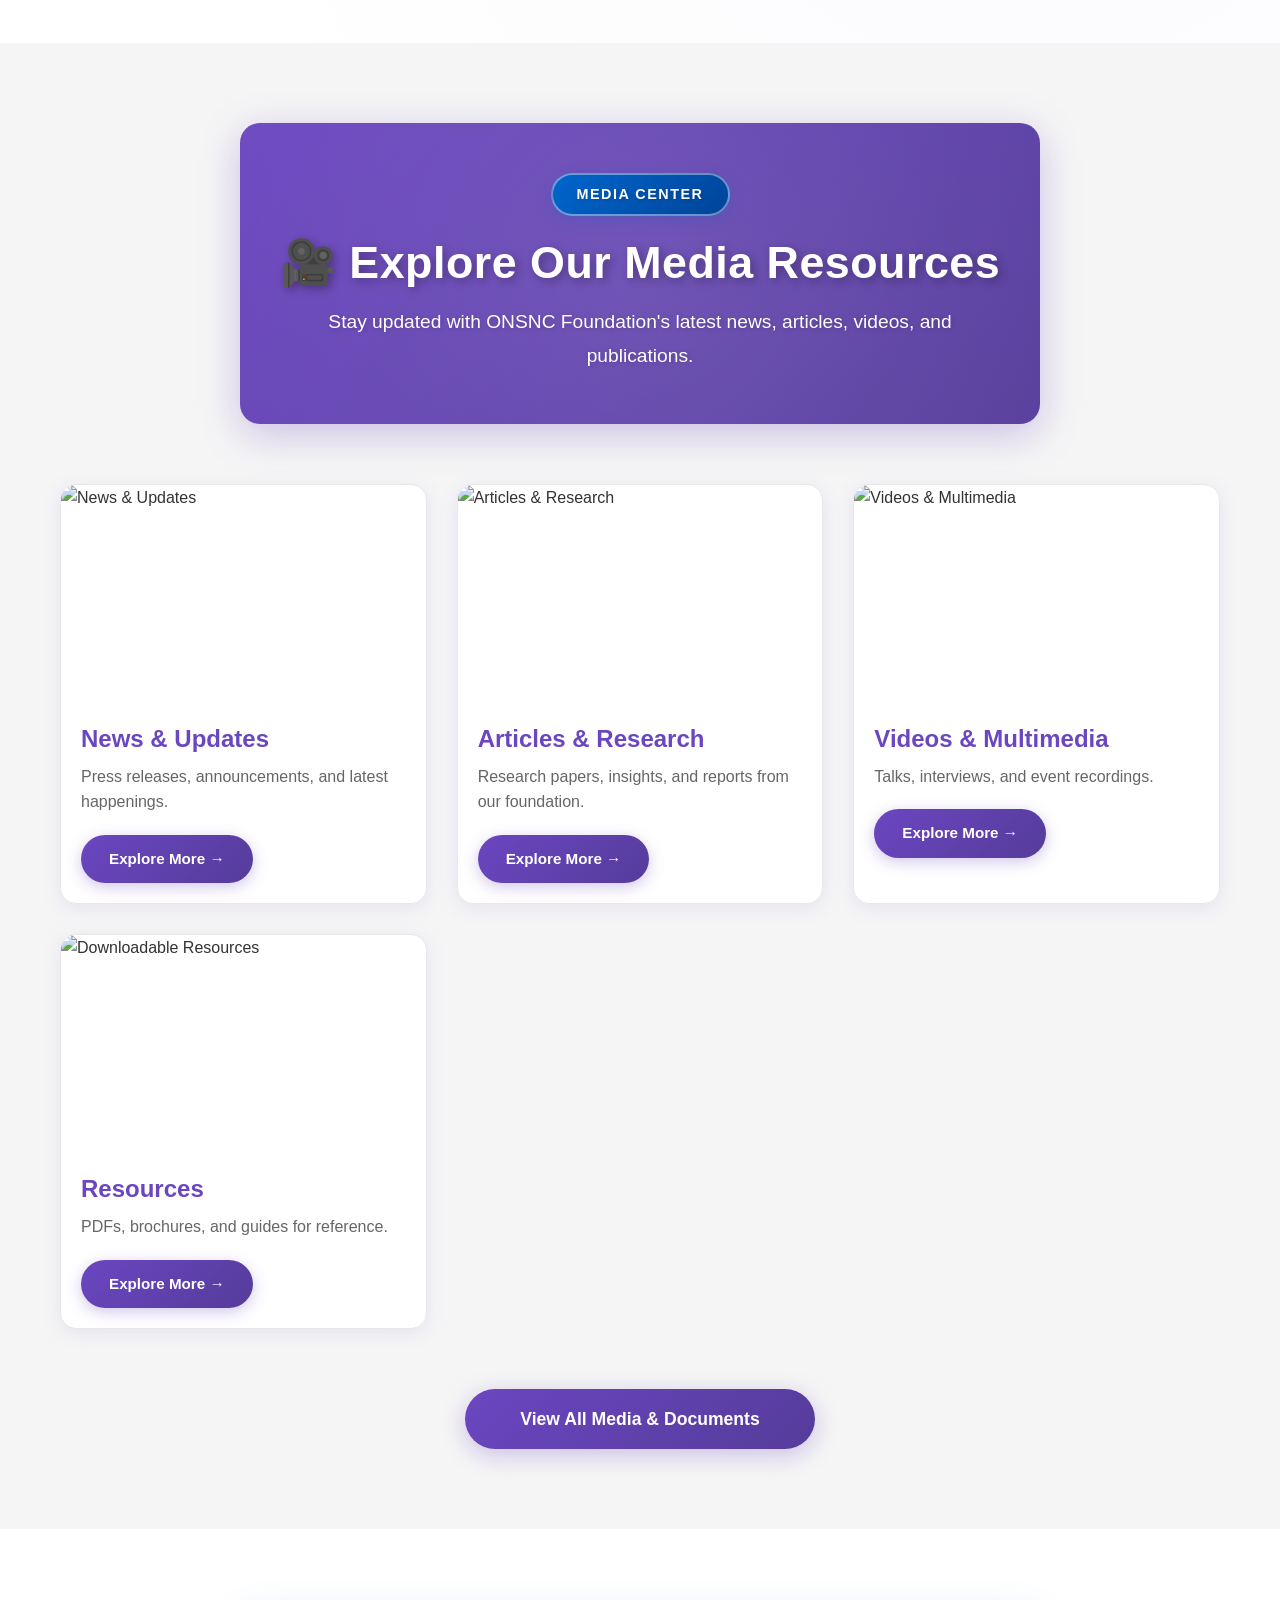
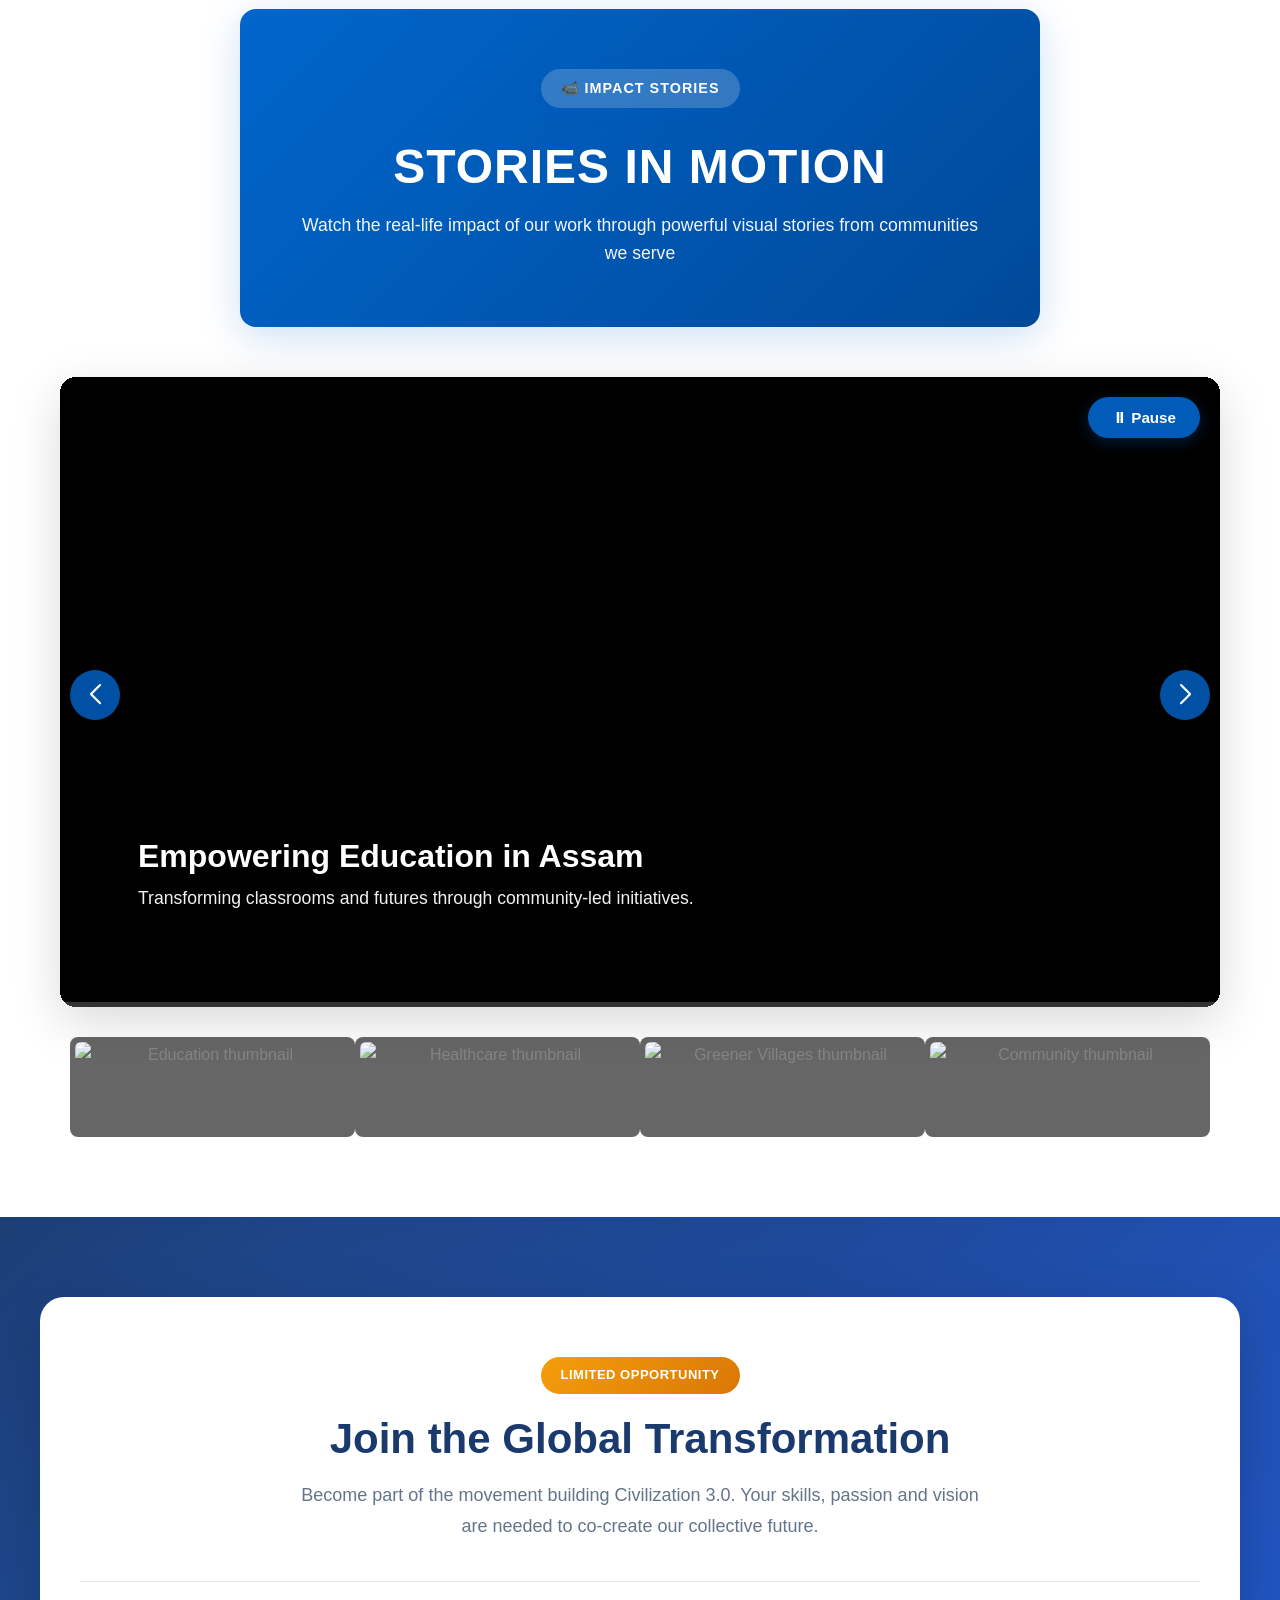
==== commit 19dd0a21: "Update index.html" ====
--- a/index.html
+++ b/index.html
@@ -101,60 +101,69 @@
 
 
   <!-- ================= HERO SECTION ================= -->
-  <section id="ngo-hero">
-    <div class="hero-content-wrapper">
-      <div class="hero-content">
-        <span class="hero-badge">🌍 Building a Better Tomorrow</span>
-        <h1 class="hero-title">
-          <span class="title-highlight">Empowering Communities, Transforming Lives</span>
-        </h1>
-        <p class="hero-description">Together we can create lasting change through sustainable development, education, healthcare, and environmental conservation</p>
+ <!-- ================= HERO SECTION ================= -->
+<section id="ngo-hero">
+  <div class="hero-content-wrapper">
+    <div class="hero-content">
+      <span class="hero-badge">🌍 Building a Better Tomorrow</span>
+      <h1 class="hero-title">
+        <span class="title-highlight">Empowering Communities, Transforming Lives Civilization 3.0</span>
+      </h1>
+      <p class="hero-description">Together we can create lasting change through neo-sustainable development, universal education, universal healthcare, and environmental and ecology conservation</p>
+      
+      <!-- Photo Grid - 3 columns on left and 3 on right -->
+      <div class="hero-photo-grid">
+        <!-- Left Column -->
+        <div class="hero-photo-column">
+          <div class="hero-photo-item">
+            <img src="https://images.unsplash.com/photo-1488521787991-ed7bbaae773c?w=400&h=300&fit=crop" alt="Poor Children" class="hero-photo">
+            <p class="photo-tagline">Supporting Underprivileged Children</p>
+          </div>
+          <div class="hero-photo-item">
+            <img src="https://images.unsplash.com/photo-1503676260728-1c00da094a0b?w=400&h=300&fit=crop" alt="Students" class="hero-photo">
+            <p class="photo-tagline">Empowering Through Education</p>
+          </div>
+          <div class="hero-photo-item">
+            <img src="https://images.unsplash.com/photo-1573164713714-d95e436ab8d6?w=400&h=300&fit=crop" alt="Unemployment Youth" class="hero-photo">
+            <p class="photo-tagline">Creating Jobs for Youth</p>
+          </div>
+        </div>
         
-        <!-- Photo Grid - 2 columns (left and right) -->
-        <div class="hero-photo-grid">
-          <!-- Left Column -->
-          <div class="hero-photo-column">
-            <div class="hero-photo-item">
-              <img src="https://images.unsplash.com/photo-1488521787991-ed7bbaae773c?w=400&h=300&fit=crop" alt="Poor Children" class="hero-photo">
-              <p class="photo-tagline">Supporting Underprivileged Children</p>
-            </div>
-            <div class="hero-photo-item">
-              <img src="https://images.unsplash.com/photo-1503676260728-1c00da094a0b?w=400&h=300&fit=crop" alt="Students" class="hero-photo">
-              <p class="photo-tagline">Empowering Through Education</p>
-            </div>
-          </div>
-          
-          <!-- Right Column -->
-          <div class="hero-photo-column">
-            <div class="hero-photo-item">
-              <img src="https://images.unsplash.com/photo-1611273426858-450d8e3c9fce?w=400&h=300&fit=crop" alt="Climate Crisis" class="hero-photo">
-              <p class="photo-tagline">Fighting Climate Crisis</p>
-            </div>
-            <div class="hero-photo-item">
-              <img src="https://images.unsplash.com/photo-1625246333195-78d9c38ad449?w=400&h=300&fit=crop" alt="Farmers" class="hero-photo">
-              <p class="photo-tagline">Supporting Rural Farmers</p>
-            </div>
-          </div>
-        </div>
-        
-        <div class="hero-buttons">
-          <a href="projects.html" class="btn btn-explore">
-            <span>Explore More</span>
-            <i class="fas fa-arrow-right"></i>
-          </a>
-          <a href="#civilization-nexus" class="btn btn-civilization">
-            <span>Explore Civilization 2.0</span>
-            <i class="fas fa-rocket"></i>
-          </a>
-        </div>
-      </div>
-    </div>
-
-    <div class="scroll-indicator">
-      <span>Scroll Down</span>
-      <div class="scroll-arrow"></div>
-    </div>
-  </section>
+        <!-- Right Column -->
+        <div class="hero-photo-column">
+          <div class="hero-photo-item">
+            <img src="https://images.unsplash.com/photo-1611273426858-450d8e3c9fce?w=400&h=300&fit=crop" alt="Climate Crisis" class="hero-photo">
+            <p class="photo-tagline">Fighting Climate Crisis</p>
+          </div>
+          <div class="hero-photo-item">
+            <img src="https://images.unsplash.com/photo-1625246333195-78d9c38ad449?w=400&h=300&fit=crop" alt="Farmers" class="hero-photo">
+            <p class="photo-tagline">Supporting Rural Farmers</p>
+          </div>
+          <div class="hero-photo-item">
+            <img src="https://images.unsplash.com/photo-1451187580459-43490279c0fa?w=400&h=300&fit=crop" alt="Science and Technology" class="hero-photo">
+            <p class="photo-tagline">Advancing Science & Technology</p>
+          </div>
+        </div>
+      </div>
+      
+      <div class="hero-buttons">
+        <a href="projects.html" class="btn btn-explore">
+          <span>Explore More</span>
+          <i class="fas fa-arrow-right"></i>
+        </a>
+        <a href="#civilization-nexus" class="btn btn-civilization">
+          <span>Explore Civilization 3.0</span>
+          <i class="fas fa-rocket"></i>
+        </a>
+      </div>
+    </div>
+  </div>
+
+  <div class="scroll-indicator">
+    <span>Scroll Down</span>
+    <div class="scroll-arrow"></div>
+  </div>
+</section>
 
 
   <!-- ================= ONSNC Foundation – Vision Section ================= -->
--- a/hero-section.css
+++ b/hero-section.css
@@ -1,13 +1,14 @@
-/* ================= HERO SECTION ================= */
+/* ================= HERO SECTION CSS ================= */
 #ngo-hero {
   position: relative;
   background: linear-gradient(135deg, #f8f9fa 0%, #e9ecef 100%);
   padding: 4rem 0 6rem;
   overflow: hidden;
+  min-height: 100vh;
 }
 
 .hero-content-wrapper {
-  max-width: 1200px;
+  max-width: 1400px;
   margin: 0 auto;
   padding: 0 20px;
 }
@@ -18,8 +19,8 @@
 
 .hero-badge {
   display: inline-block;
-  background-color: var(--accent-color);
-  color: var(--white);
+  background-color: var(--accent-color, #ff6b6b);
+  color: var(--white, #ffffff);
   padding: 8px 20px;
   border-radius: 50px;
   font-size: 0.9rem;
@@ -27,57 +28,69 @@
   margin-bottom: 1.5rem;
   text-transform: uppercase;
   letter-spacing: 0.5px;
+  box-shadow: 0 4px 12px rgba(255, 107, 107, 0.3);
 }
 
 .hero-title {
   font-size: 2.8rem;
   margin-bottom: 1.5rem;
-  line-height: 1.2;
+  line-height: 1.3;
+  font-weight: 700;
 }
 
 .title-highlight {
-  color: var(--primary-color);
+  color: var(--primary-color, #2563eb);
+  display: block;
+  margin-top: 0.5rem;
 }
 
 .hero-description {
   font-size: 1.2rem;
-  max-width: 800px;
+  max-width: 850px;
   margin: 0 auto 3rem;
-  color: var(--text-light);
+  color: var(--text-light, #6b7280);
+  line-height: 1.6;
 }
 
 .hero-photo-grid {
-  display: flex;
-  justify-content: center;
+  display: grid;
+  grid-template-columns: repeat(2, 1fr);
   gap: 2rem;
-  margin-bottom: 3rem;
-  flex-wrap: wrap;
+  max-width: 1200px;
+  margin: 0 auto 3rem;
+  padding: 0 20px;
 }
 
 .hero-photo-column {
   display: flex;
   flex-direction: column;
-  gap: 2rem;
-  flex: 1;
-  max-width: 400px;
+  gap: 1.5rem;
 }
 
 .hero-photo-item {
   position: relative;
-  border-radius: 12px;
+  border-radius: 16px;
   overflow: hidden;
-  box-shadow: var(--shadow);
-  transition: var(--transition);
+  box-shadow: 0 10px 30px rgba(0, 0, 0, 0.15);
+  transition: all 0.4s cubic-bezier(0.4, 0, 0.2, 1);
+  background: #fff;
 }
 
 .hero-photo-item:hover {
-  transform: translateY(-5px);
+  transform: translateY(-8px) scale(1.02);
+  box-shadow: 0 20px 40px rgba(0, 0, 0, 0.2);
 }
 
 .hero-photo {
   width: 100%;
-  height: 250px;
+  height: 280px;
   object-fit: cover;
+  display: block;
+  transition: transform 0.4s ease;
+}
+
+.hero-photo-item:hover .hero-photo {
+  transform: scale(1.05);
 }
 
 .photo-tagline {
@@ -85,11 +98,13 @@
   bottom: 0;
   left: 0;
   right: 0;
-  background: linear-gradient(transparent, rgba(0, 0, 0, 0.7));
-  color: var(--white);
-  padding: 1.5rem 1rem 1rem;
+  background: linear-gradient(to top, rgba(0, 0, 0, 0.85), transparent);
+  color: var(--white, #ffffff);
+  padding: 2rem 1.5rem 1.5rem;
   font-weight: 600;
   text-align: center;
+  font-size: 1rem;
+  letter-spacing: 0.3px;
 }
 
 .hero-buttons {
@@ -97,6 +112,43 @@
   justify-content: center;
   gap: 1.5rem;
   flex-wrap: wrap;
+  margin-top: 2rem;
+}
+
+.btn {
+  display: inline-flex;
+  align-items: center;
+  gap: 10px;
+  padding: 14px 32px;
+  border-radius: 50px;
+  font-weight: 600;
+  text-decoration: none;
+  transition: all 0.3s ease;
+  font-size: 1rem;
+  border: none;
+  cursor: pointer;
+}
+
+.btn-explore {
+  background-color: var(--primary-color, #2563eb);
+  color: white;
+}
+
+.btn-explore:hover {
+  background-color: #1d4ed8;
+  transform: translateY(-2px);
+  box-shadow: 0 8px 20px rgba(37, 99, 235, 0.3);
+}
+
+.btn-civilization {
+  background-color: var(--accent-color, #ff6b6b);
+  color: white;
+}
+
+.btn-civilization:hover {
+  background-color: #ff5252;
+  transform: translateY(-2px);
+  box-shadow: 0 8px 20px rgba(255, 107, 107, 0.3);
 }
 
 .scroll-indicator {
@@ -107,18 +159,19 @@
   display: flex;
   flex-direction: column;
   align-items: center;
-  color: var(--text-light);
+  color: var(--text-light, #6b7280);
   font-size: 0.9rem;
   animation: bounce 2s infinite;
+  cursor: pointer;
 }
 
 .scroll-arrow {
   width: 20px;
   height: 20px;
-  border-right: 2px solid var(--text-light);
-  border-bottom: 2px solid var(--text-light);
+  border-right: 2px solid var(--text-light, #6b7280);
+  border-bottom: 2px solid var(--text-light, #6b7280);
   transform: rotate(45deg);
-  margin-top: 5px;
+  margin-top: 8px;
 }
 
 @keyframes bounce {
@@ -133,19 +186,116 @@
   }
 }
 
+/* ================= TABLET SCREENS ================= */
+@media (max-width: 1024px) {
+  .hero-title {
+    font-size: 2.4rem;
+  }
+  
+  .hero-description {
+    font-size: 1.1rem;
+  }
+  
+  .hero-photo-grid {
+    gap: 1.5rem;
+  }
+  
+  .hero-photo {
+    height: 240px;
+  }
+}
+
+/* ================= MOBILE SCREENS ================= */
 @media (max-width: 768px) {
+  #ngo-hero {
+    padding: 3rem 0 5rem;
+  }
+  
+  .hero-title {
+    font-size: 2rem;
+  }
+  
+  .hero-description {
+    font-size: 1rem;
+    margin-bottom: 2.5rem;
+  }
+  
   .hero-photo-grid {
-    flex-direction: column;
-    align-items: center;
+    grid-template-columns: repeat(2, 1fr);
+    gap: 1rem;
+    padding: 0 10px;
   }
   
   .hero-photo-column {
-    max-width: 100%;
+    gap: 1rem;
+  }
+  
+  .hero-photo {
+    height: 200px;
+  }
+  
+  .photo-tagline {
+    font-size: 0.85rem;
+    padding: 1.5rem 1rem 1rem;
   }
   
   .hero-buttons {
     flex-direction: column;
-    align-items: center;
-  }
-}
-
+    align-items: stretch;
+    padding: 0 20px;
+  }
+  
+  .btn {
+    width: 100%;
+    justify-content: center;
+  }
+}
+
+/* ================= SMALL MOBILE SCREENS ================= */
+@media (max-width: 480px) {
+  .hero-badge {
+    font-size: 0.8rem;
+    padding: 6px 16px;
+  }
+  
+  .hero-title {
+    font-size: 1.6rem;
+  }
+  
+  .hero-description {
+    font-size: 0.95rem;
+  }
+  
+  .hero-photo-grid {
+    gap: 0.8rem;
+  }
+  
+  .hero-photo {
+    height: 160px;
+  }
+  
+  .photo-tagline {
+    font-size: 0.75rem;
+    padding: 1rem 0.8rem 0.8rem;
+  }
+  
+  .scroll-indicator {
+    bottom: 1.5rem;
+    font-size: 0.8rem;
+  }
+}
+
+/* ================= LARGE DESKTOP SCREENS ================= */
+@media (min-width: 1400px) {
+  .hero-title {
+    font-size: 3.2rem;
+  }
+  
+  .hero-description {
+    font-size: 1.3rem;
+  }
+  
+  .hero-photo {
+    height: 320px;
+  }
+}
--- a/media-section.css
+++ b/media-section.css
@@ -42,7 +42,7 @@
 
 /* ================= SECTION HEADER (Banner Style) ================= */
 
-.section-header {
+.media-center .section-header {
   text-align: center;
   margin-bottom: 60px;
   padding: 50px 30px;
@@ -53,7 +53,7 @@
   overflow: hidden;
 }
 
-.section-header::before {
+.media-center .section-header::before {
   content: '';
   position: absolute;
   top: -50%;
@@ -61,50 +61,53 @@
   width: 200%;
   height: 200%;
   background: radial-gradient(circle, rgba(255,255,255,0.1) 0%, transparent 70%);
-  animation: pulse 4s ease-in-out infinite;
-}
-
-@keyframes pulse {
+  animation: mc-pulse 4s ease-in-out infinite;
+}
+
+@keyframes mc-pulse {
   0%, 100% { transform: scale(1); opacity: 0.5; }
   50% { transform: scale(1.1); opacity: 0.8; }
 }
 
-.section-badge {
+.media-center .section-badge {
   display: inline-block;
-  background-color: rgba(255, 255, 255, 0.2);
-  color: white;
+  background-color: rgba(255, 255, 255, 0.25);
+  color: #ffffff;
   padding: 8px 24px;
   border-radius: 50px;
   font-size: 0.9rem;
-  font-weight: 600;
+  font-weight: 700;
   margin-bottom: 20px;
   backdrop-filter: blur(10px);
-  border: 1px solid rgba(255, 255, 255, 0.3);
-  letter-spacing: 1px;
+  border: 2px solid rgba(255, 255, 255, 0.4);
+  letter-spacing: 1.5px;
   text-transform: uppercase;
-}
-
-.section-title {
+  text-shadow: 1px 1px 3px rgba(0, 0, 0, 0.2);
+}
+
+.media-center .section-title {
   font-size: 2.8rem;
-  color: white;
+  color: #ffffff;
   text-align: center;
   margin-bottom: 15px;
   font-weight: 700;
   position: relative;
   z-index: 1;
-  text-shadow: 2px 2px 8px rgba(0, 0, 0, 0.2);
-}
-
-.section-subtitle {
+  text-shadow: 3px 3px 10px rgba(0, 0, 0, 0.3);
+  letter-spacing: 0.5px;
+}
+
+.media-center .section-subtitle {
   text-align: center;
   font-size: 1.2rem;
-  color: rgba(255, 255, 255, 0.95);
+  color: rgba(255, 255, 255, 1);
   max-width: 700px;
   margin: 0 auto;
   font-weight: 400;
   position: relative;
   z-index: 1;
   line-height: 1.8;
+  text-shadow: 1px 1px 5px rgba(0, 0, 0, 0.2);
 }
 
 /* ================= CARDS GRID ================= */
@@ -158,13 +161,9 @@
 
 .mc-card h3 {
   font-size: 1.5rem;
-  color: #333;
+  color: #6b46c1;
   margin: 20px 20px 10px;
-  font-weight: 600;
-  background: linear-gradient(135deg, #6b46c1 0%, #553c9a 100%);
-  -webkit-background-clip: text;
-  -webkit-text-fill-color: transparent;
-  background-clip: text;
+  font-weight: 700;
 }
 
 .mc-card p {
@@ -228,16 +227,16 @@
     padding: 60px 20px;
   }
 
-  .section-header {
+  .media-center .section-header {
     padding: 40px 25px;
     margin-bottom: 50px;
   }
 
-  .section-title {
+  .media-center .section-title {
     font-size: 2.3rem;
   }
 
-  .section-subtitle {
+  .media-center .section-subtitle {
     font-size: 1.1rem;
   }
 
@@ -253,22 +252,22 @@
     padding: 50px 20px;
   }
 
-  .section-header {
+  .media-center .section-header {
     padding: 35px 20px;
     margin-bottom: 40px;
     border-radius: 15px;
   }
 
-  .section-badge {
+  .media-center .section-badge {
     font-size: 0.85rem;
     padding: 6px 20px;
   }
 
-  .section-title {
+  .media-center .section-title {
     font-size: 2rem;
   }
 
-  .section-subtitle {
+  .media-center .section-subtitle {
     font-size: 1rem;
   }
 
@@ -298,23 +297,23 @@
     padding: 40px 15px;
   }
 
-  .section-header {
+  .media-center .section-header {
     padding: 30px 15px;
     margin-bottom: 35px;
     border-radius: 12px;
   }
 
-  .section-badge {
+  .media-center .section-badge {
     font-size: 0.8rem;
     padding: 5px 18px;
     margin-bottom: 15px;
   }
 
-  .section-title {
+  .media-center .section-title {
     font-size: 1.6rem;
   }
 
-  .section-subtitle {
+  .media-center .section-subtitle {
     font-size: 0.95rem;
   }
 
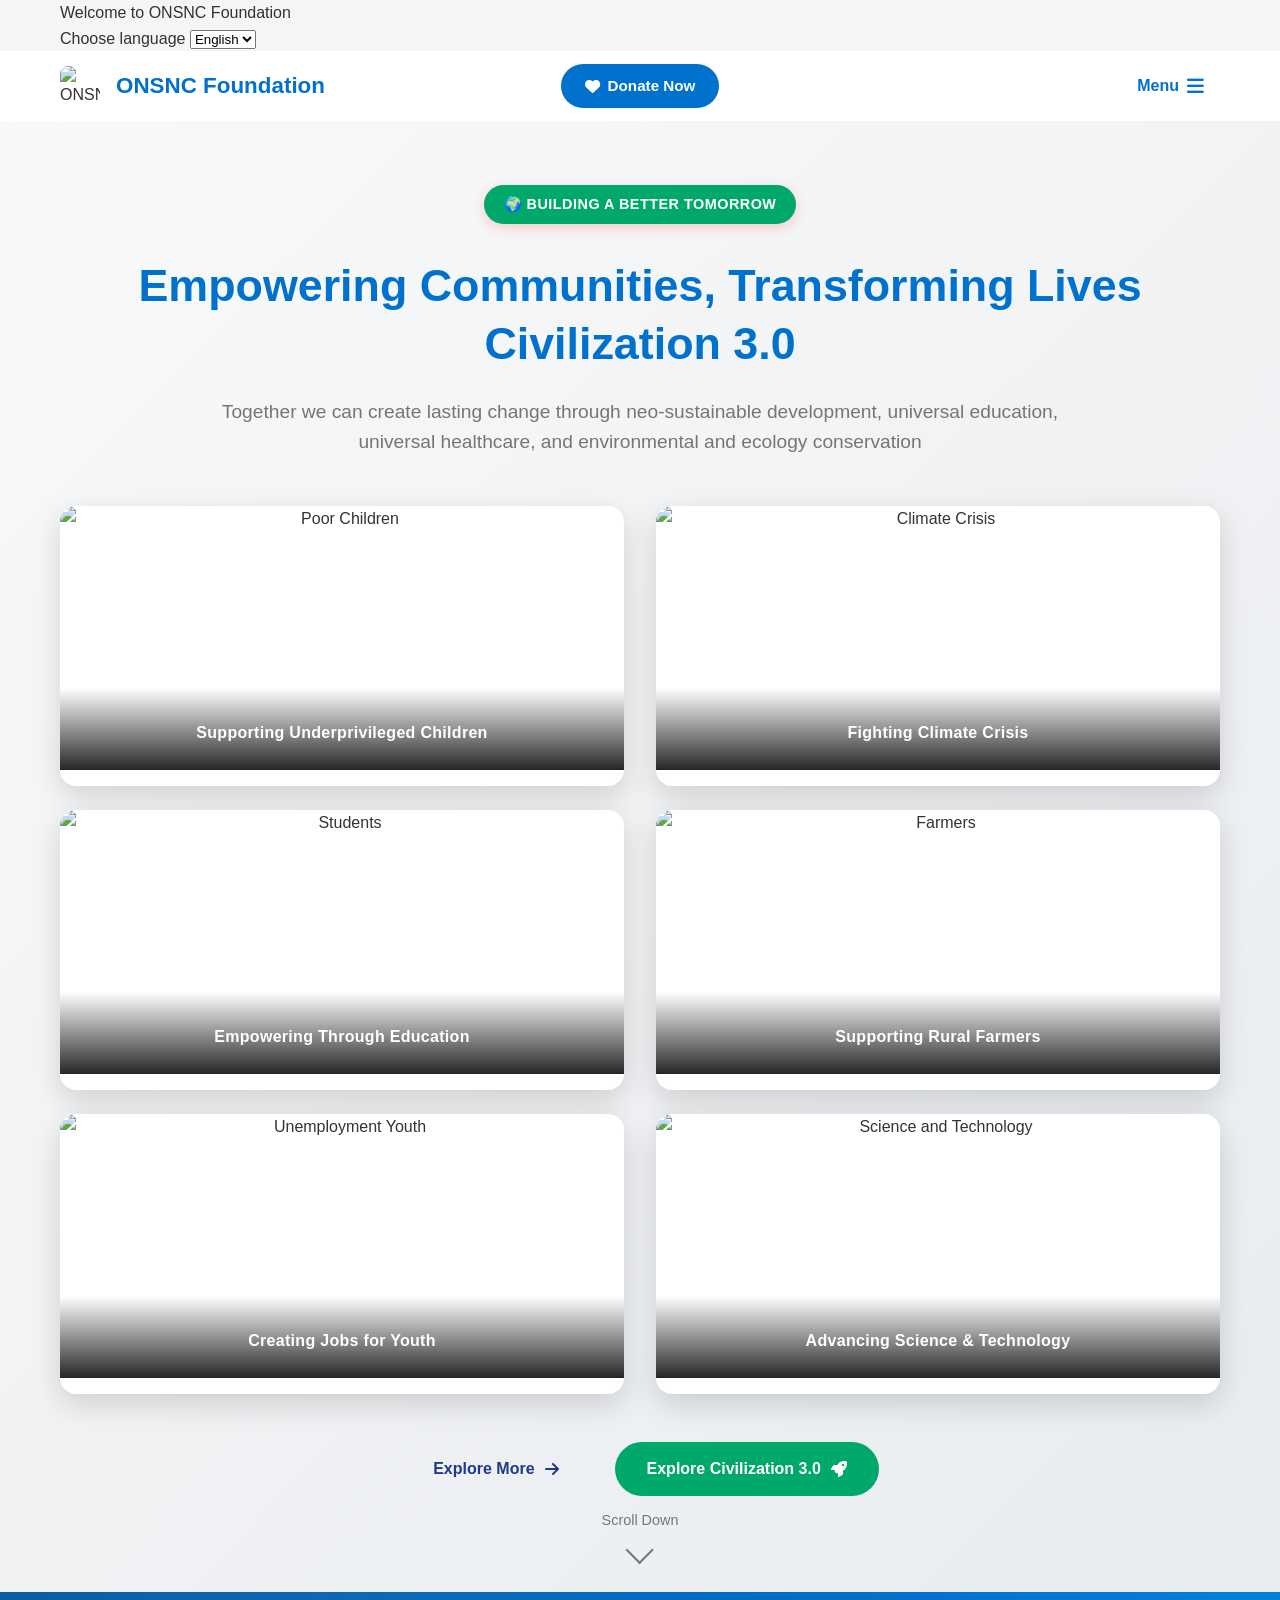
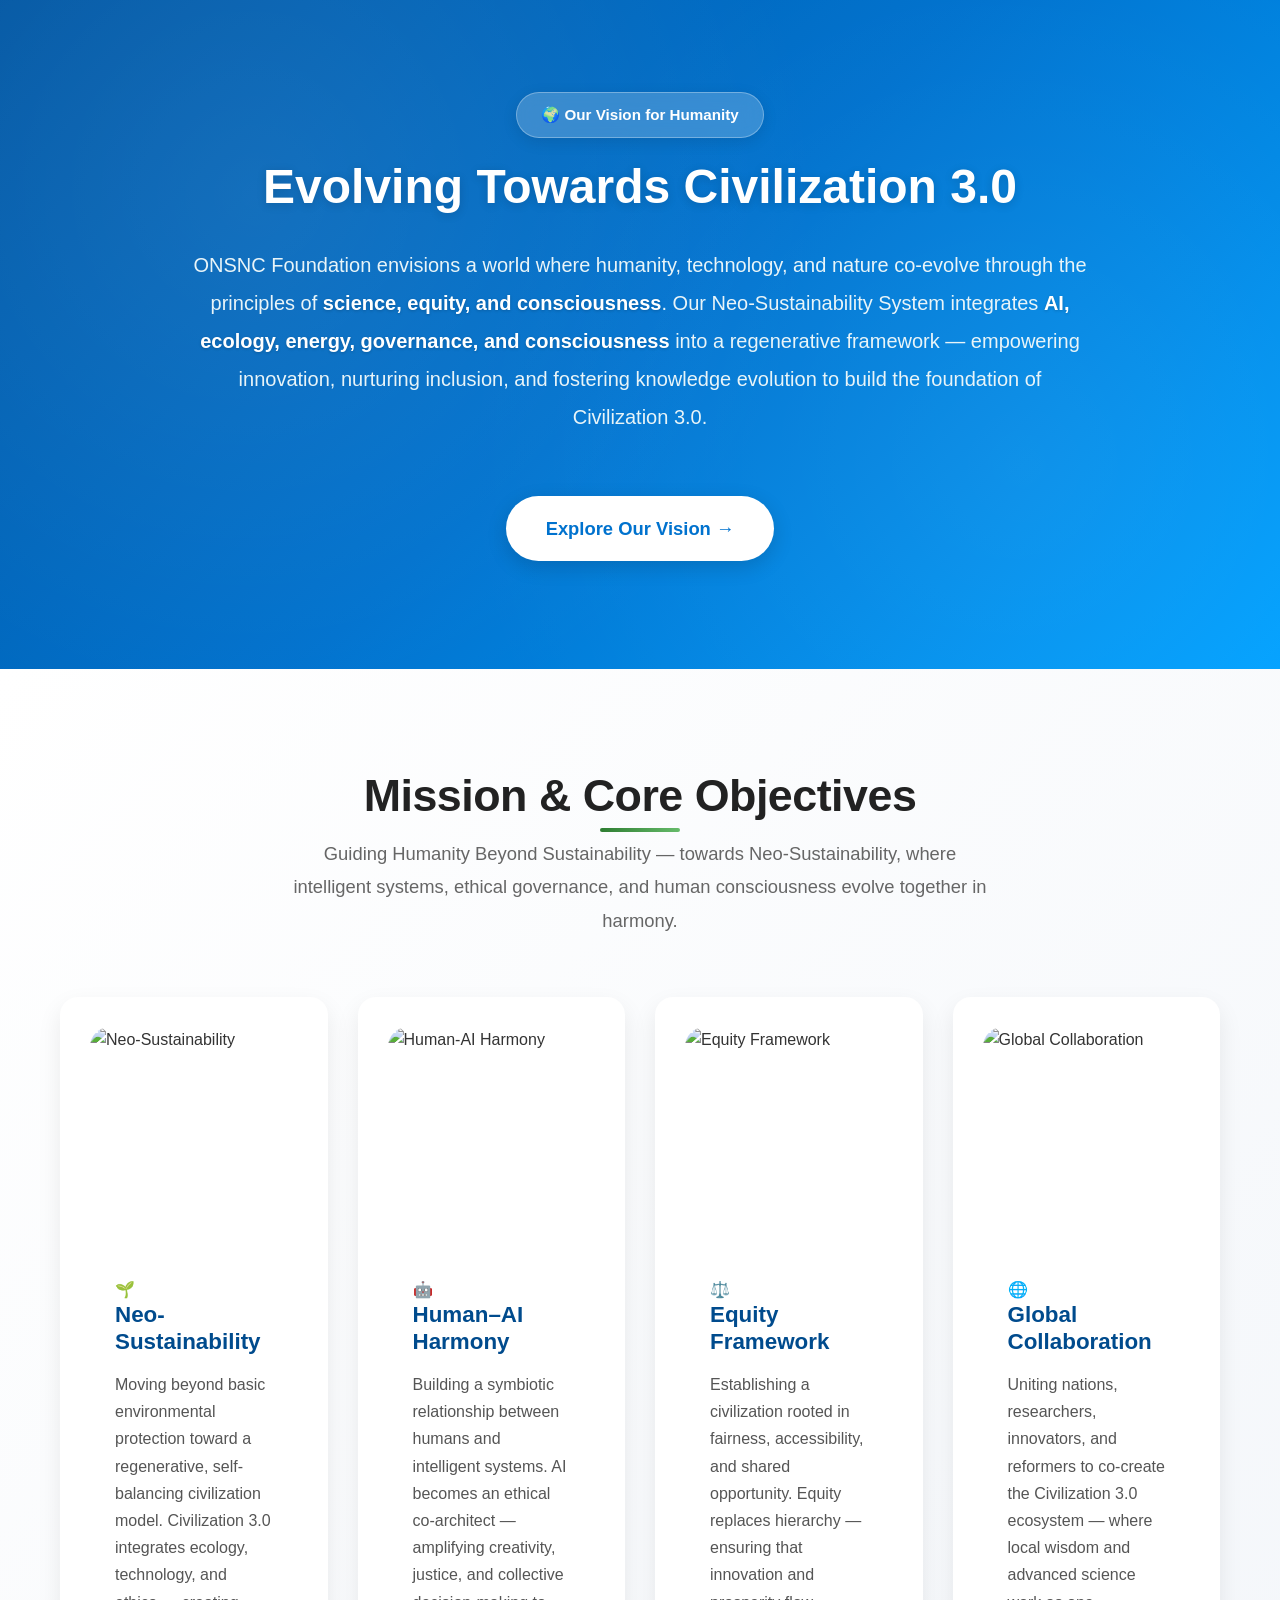
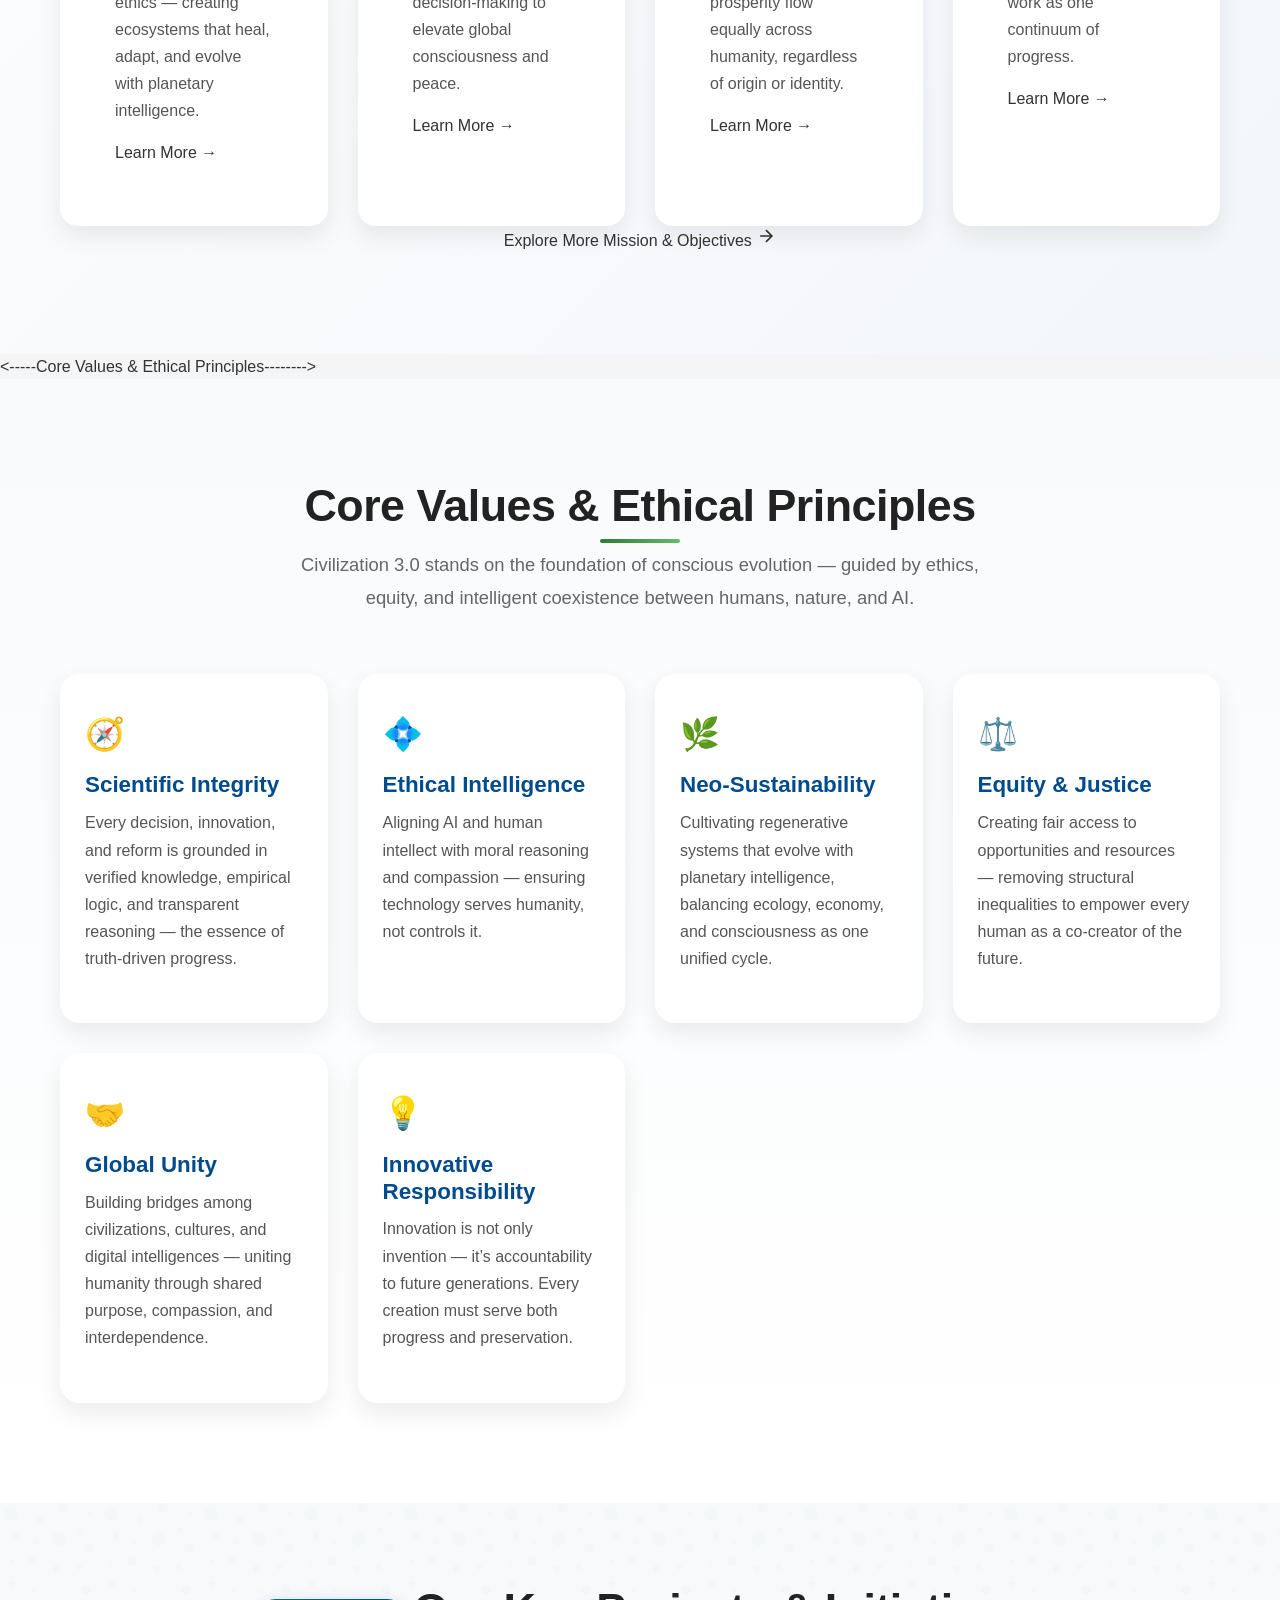
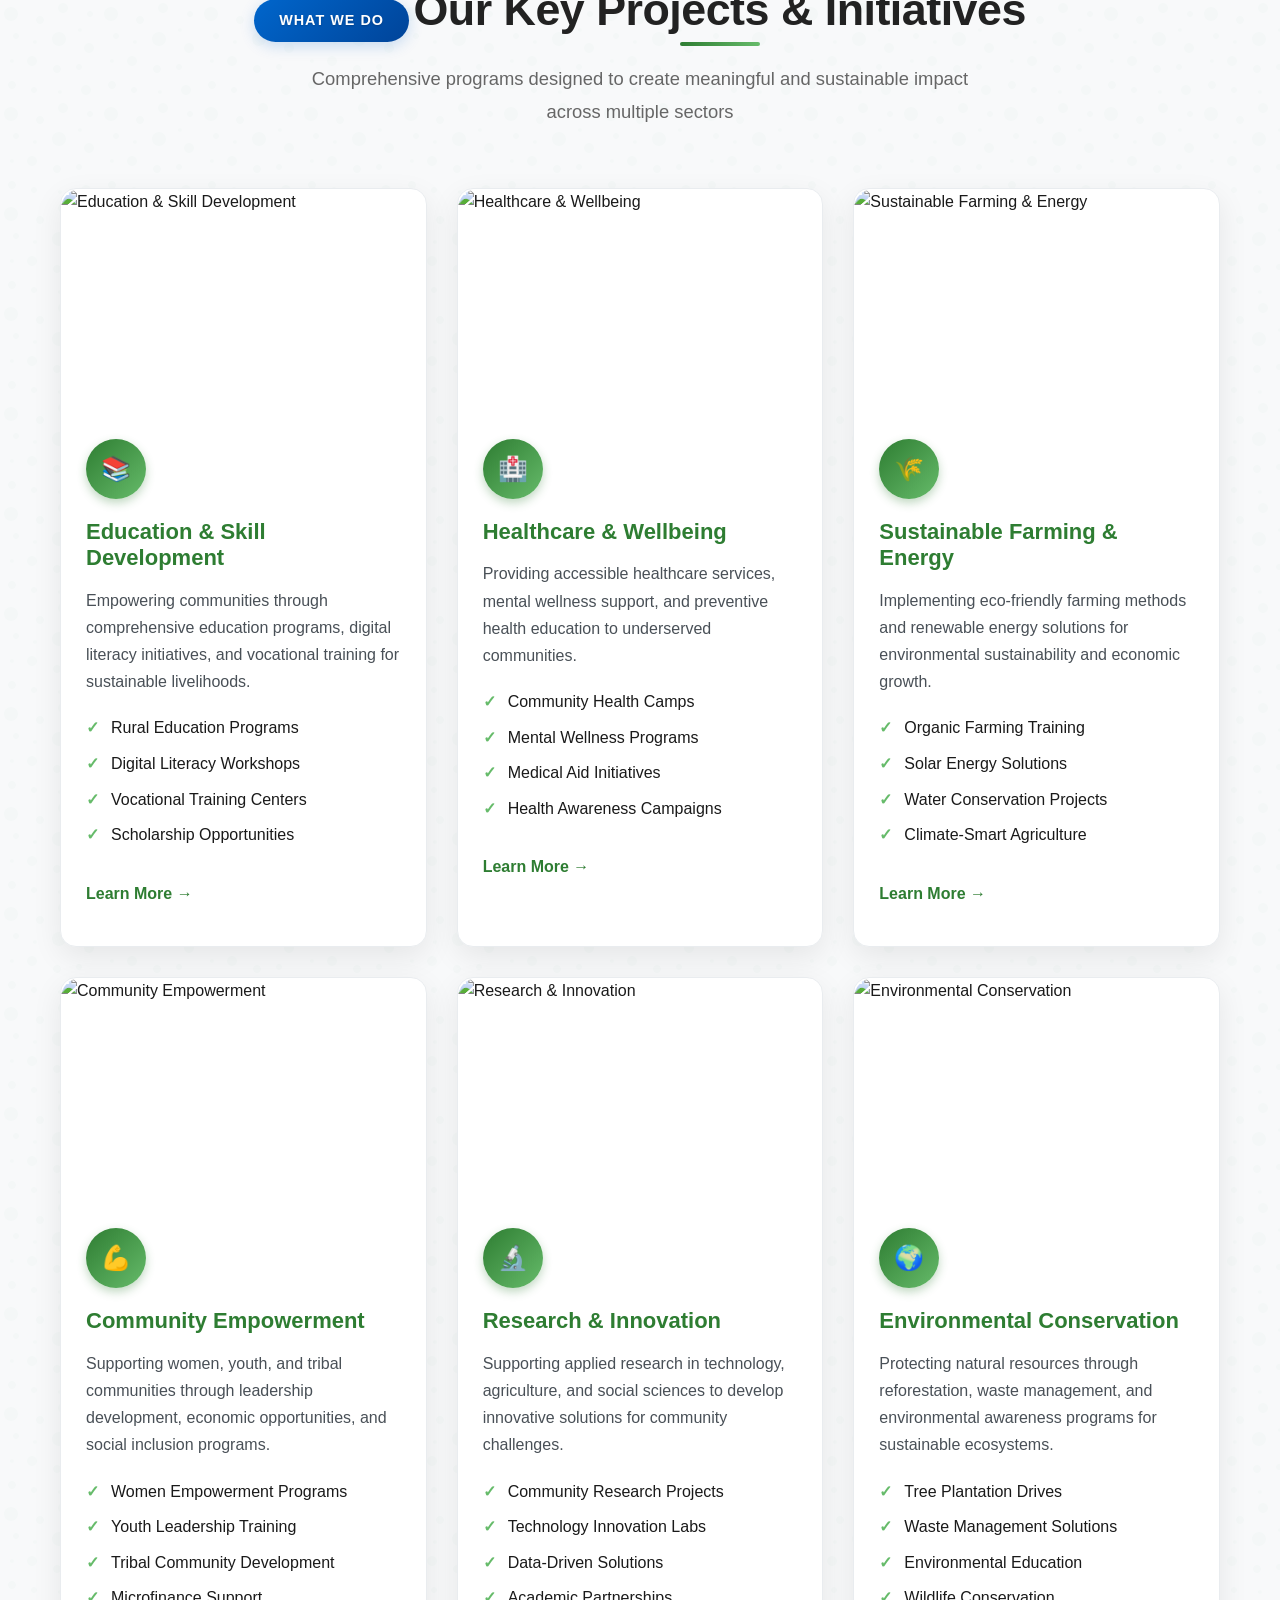
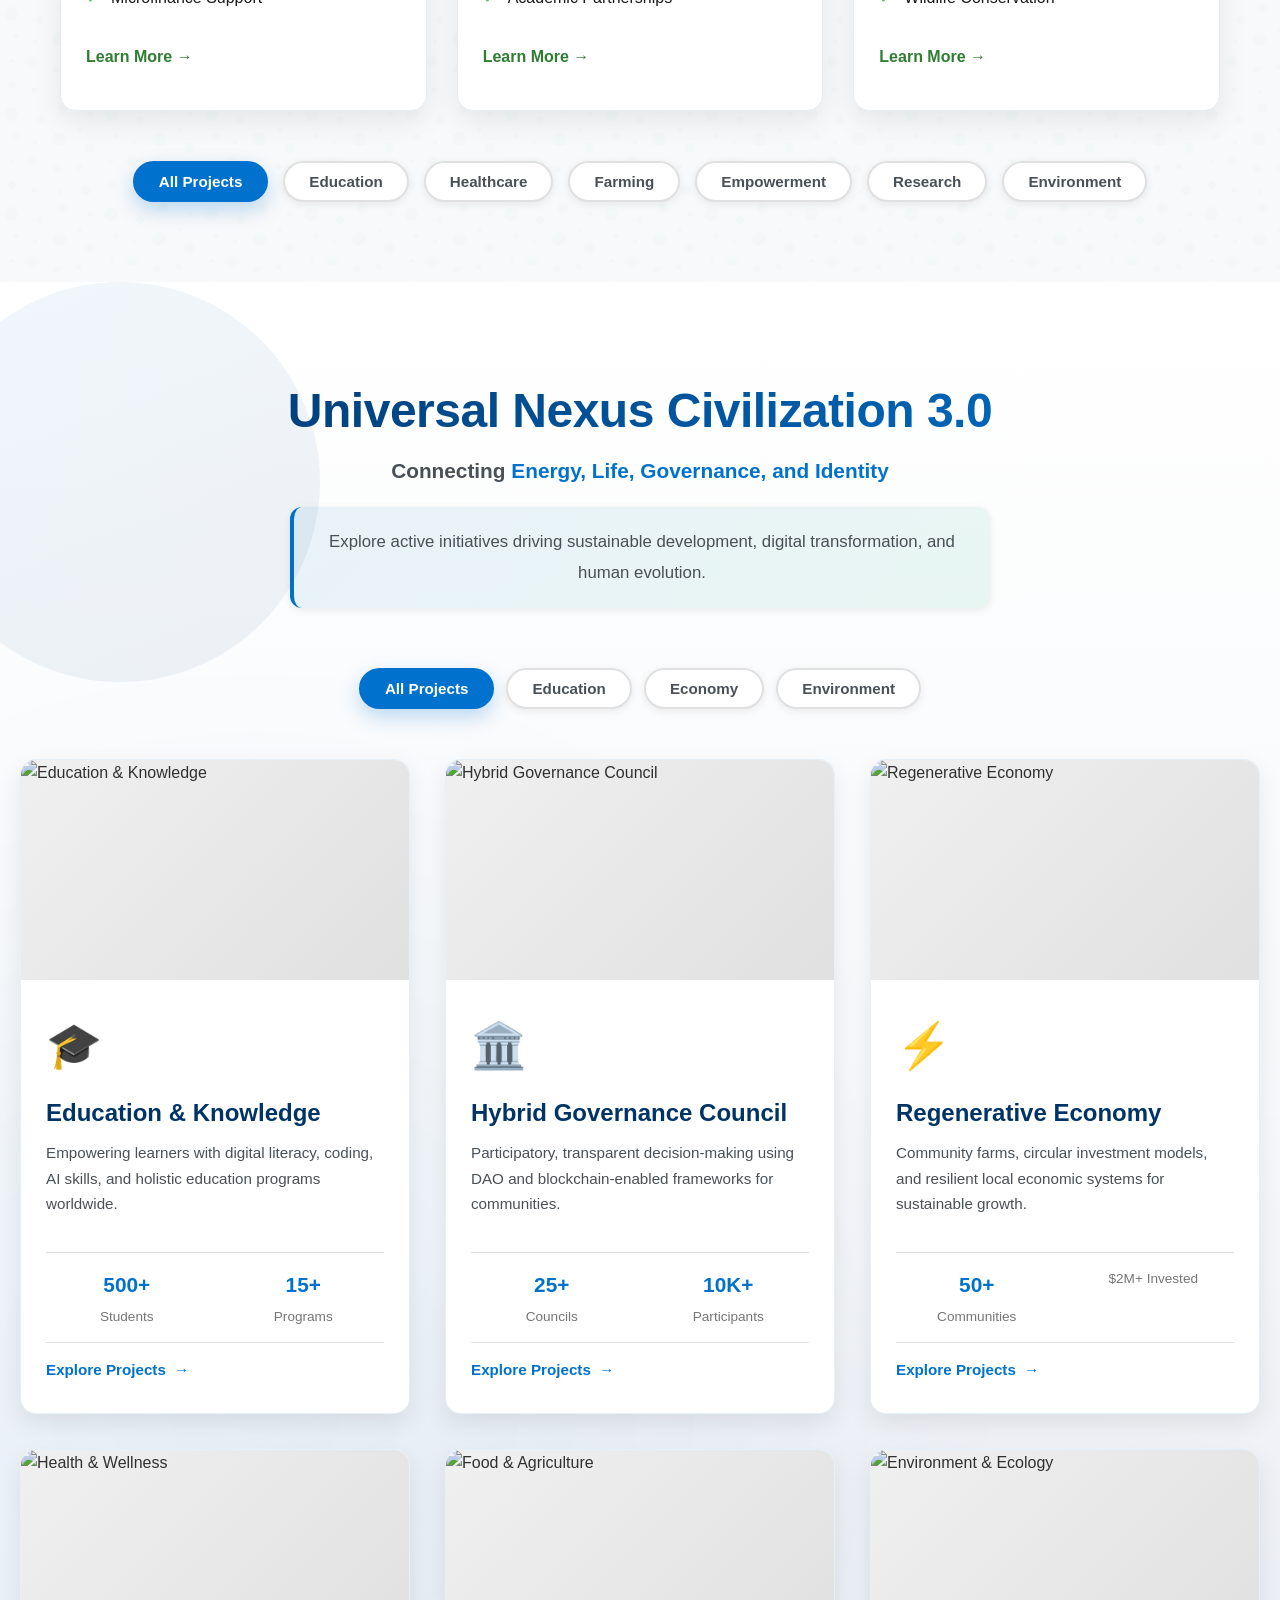
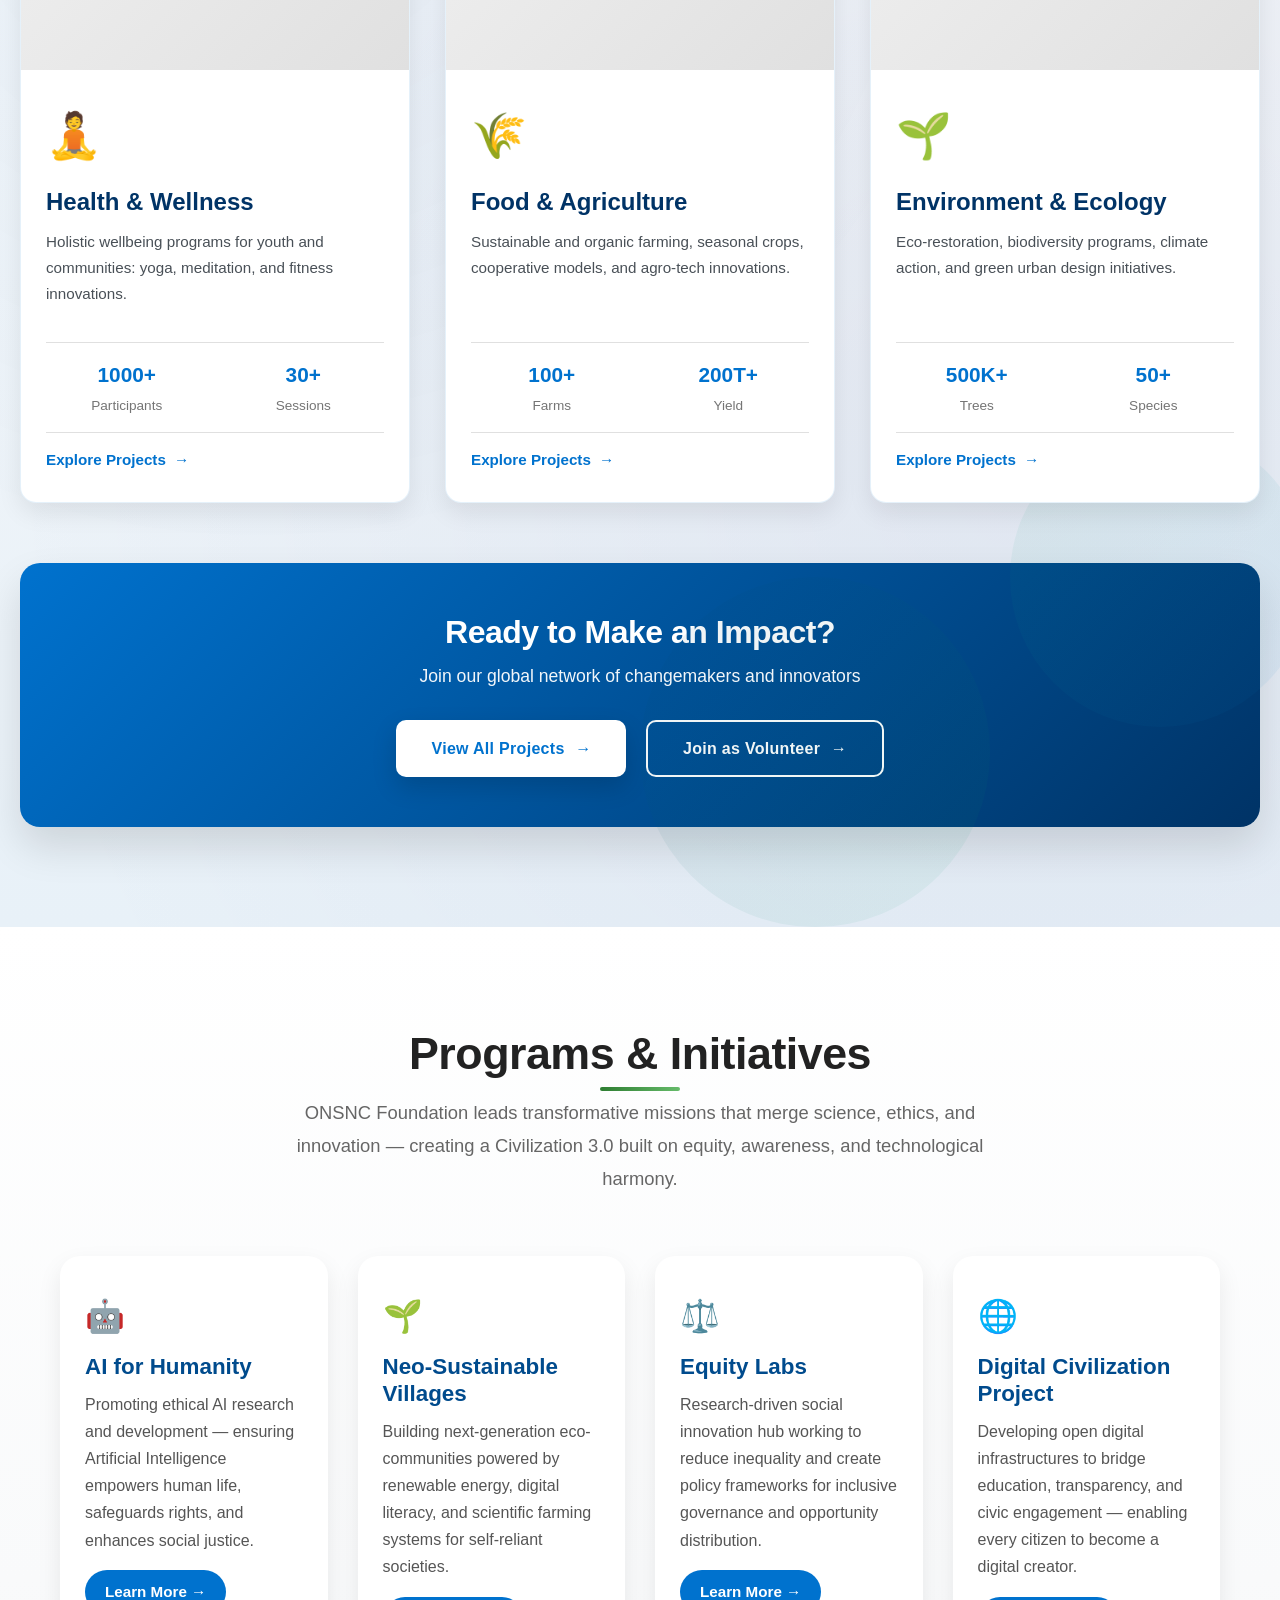
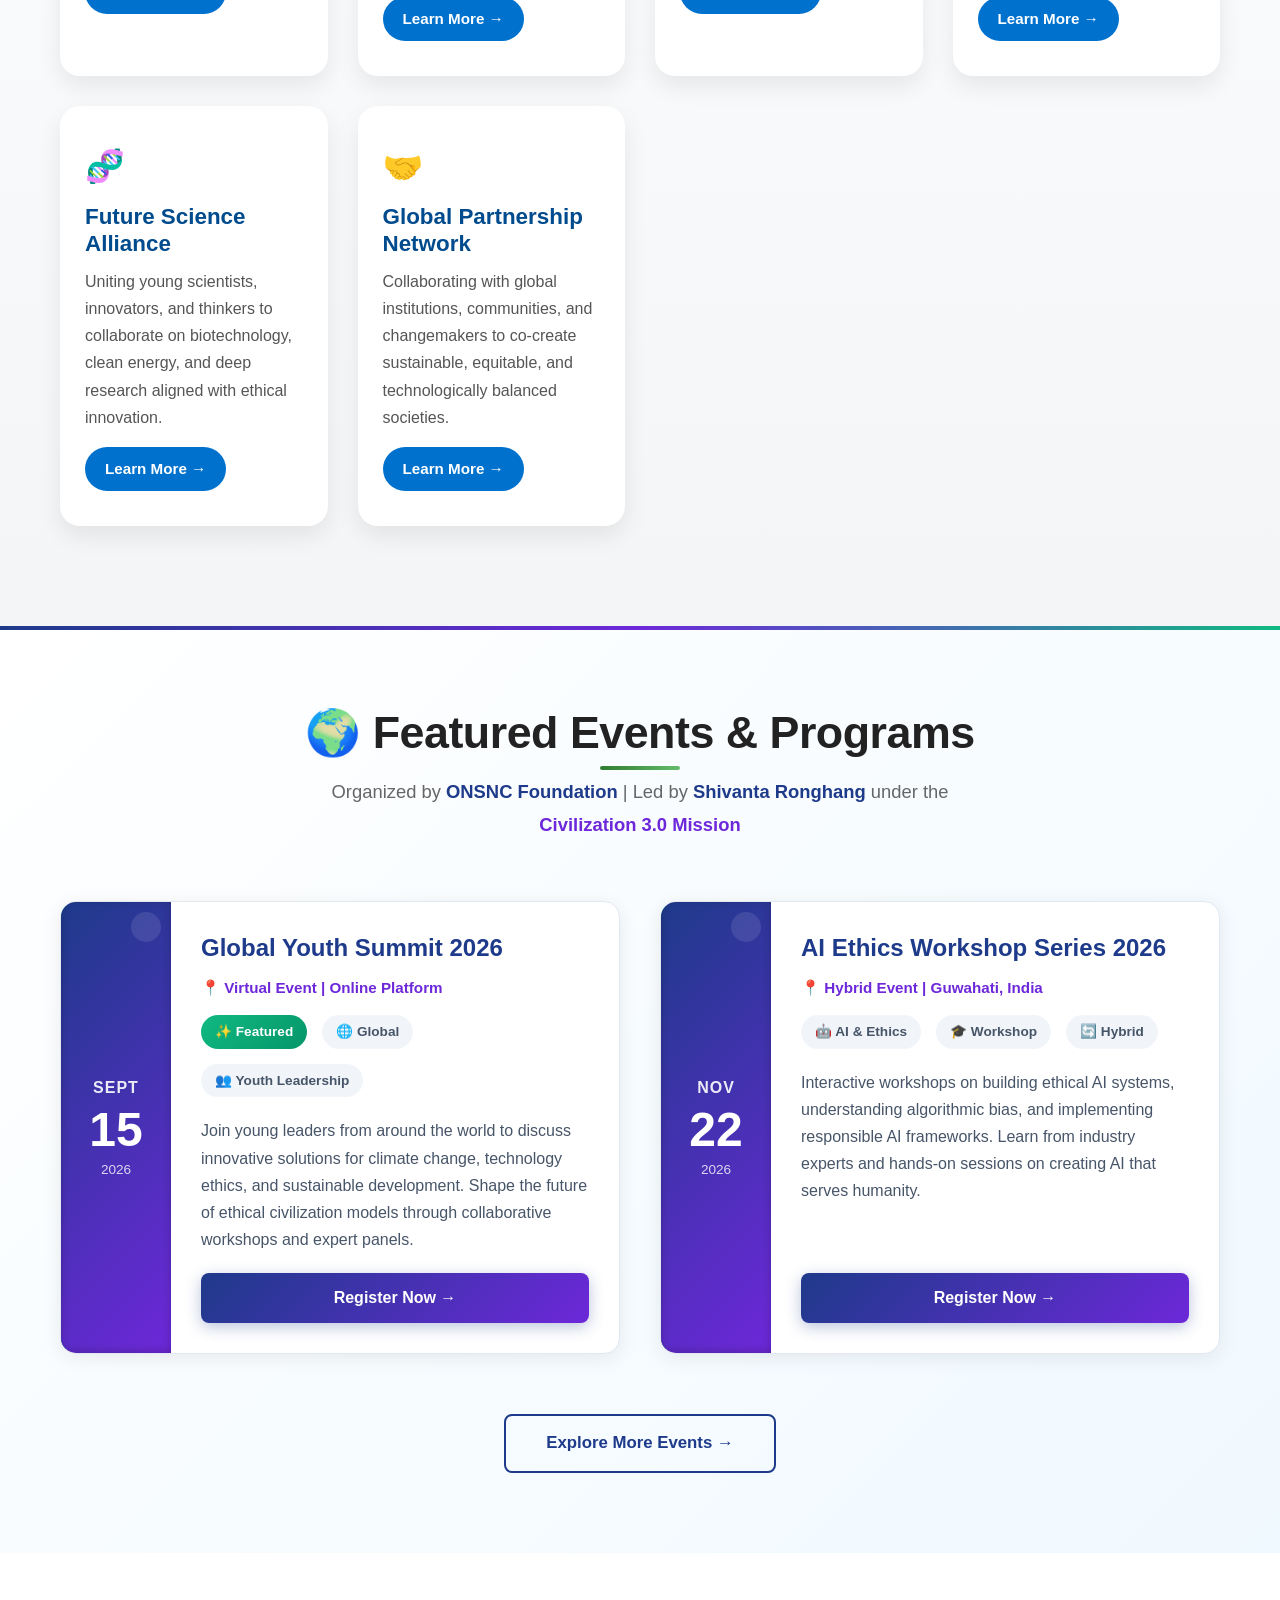
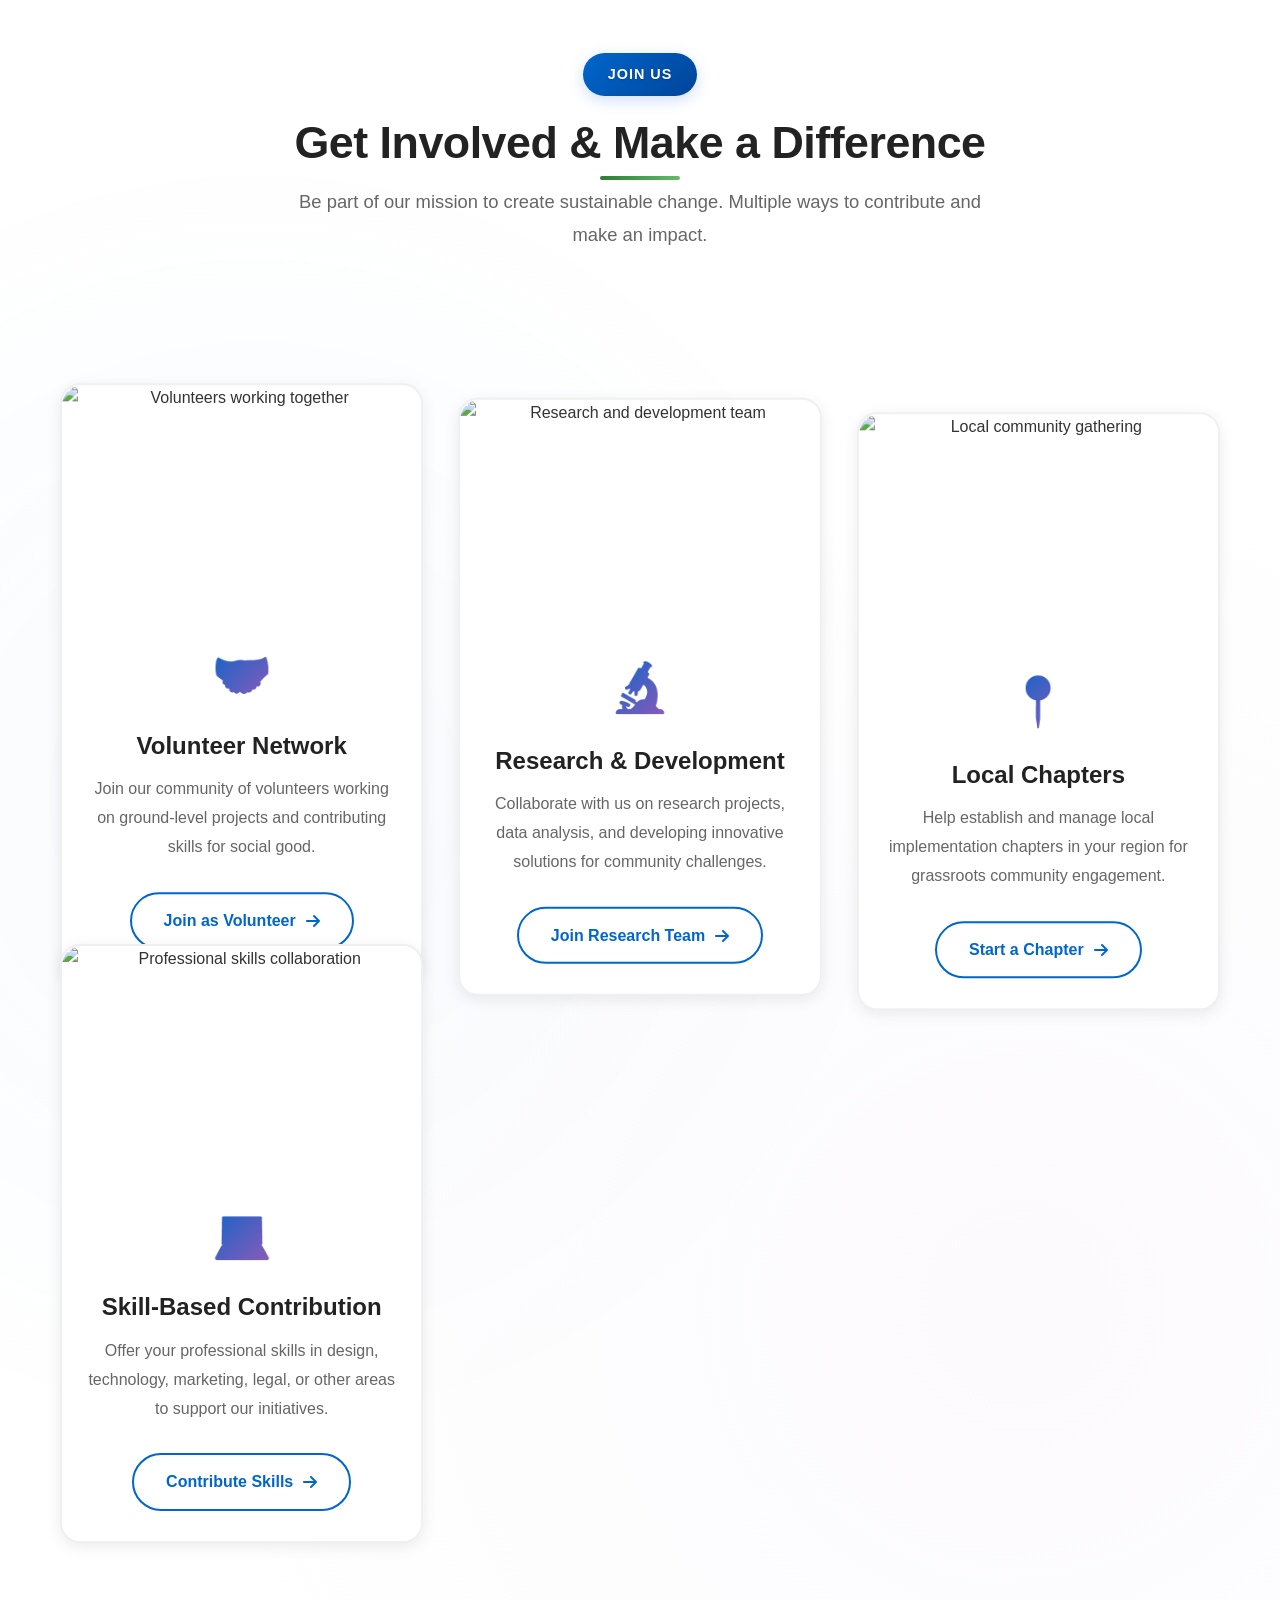
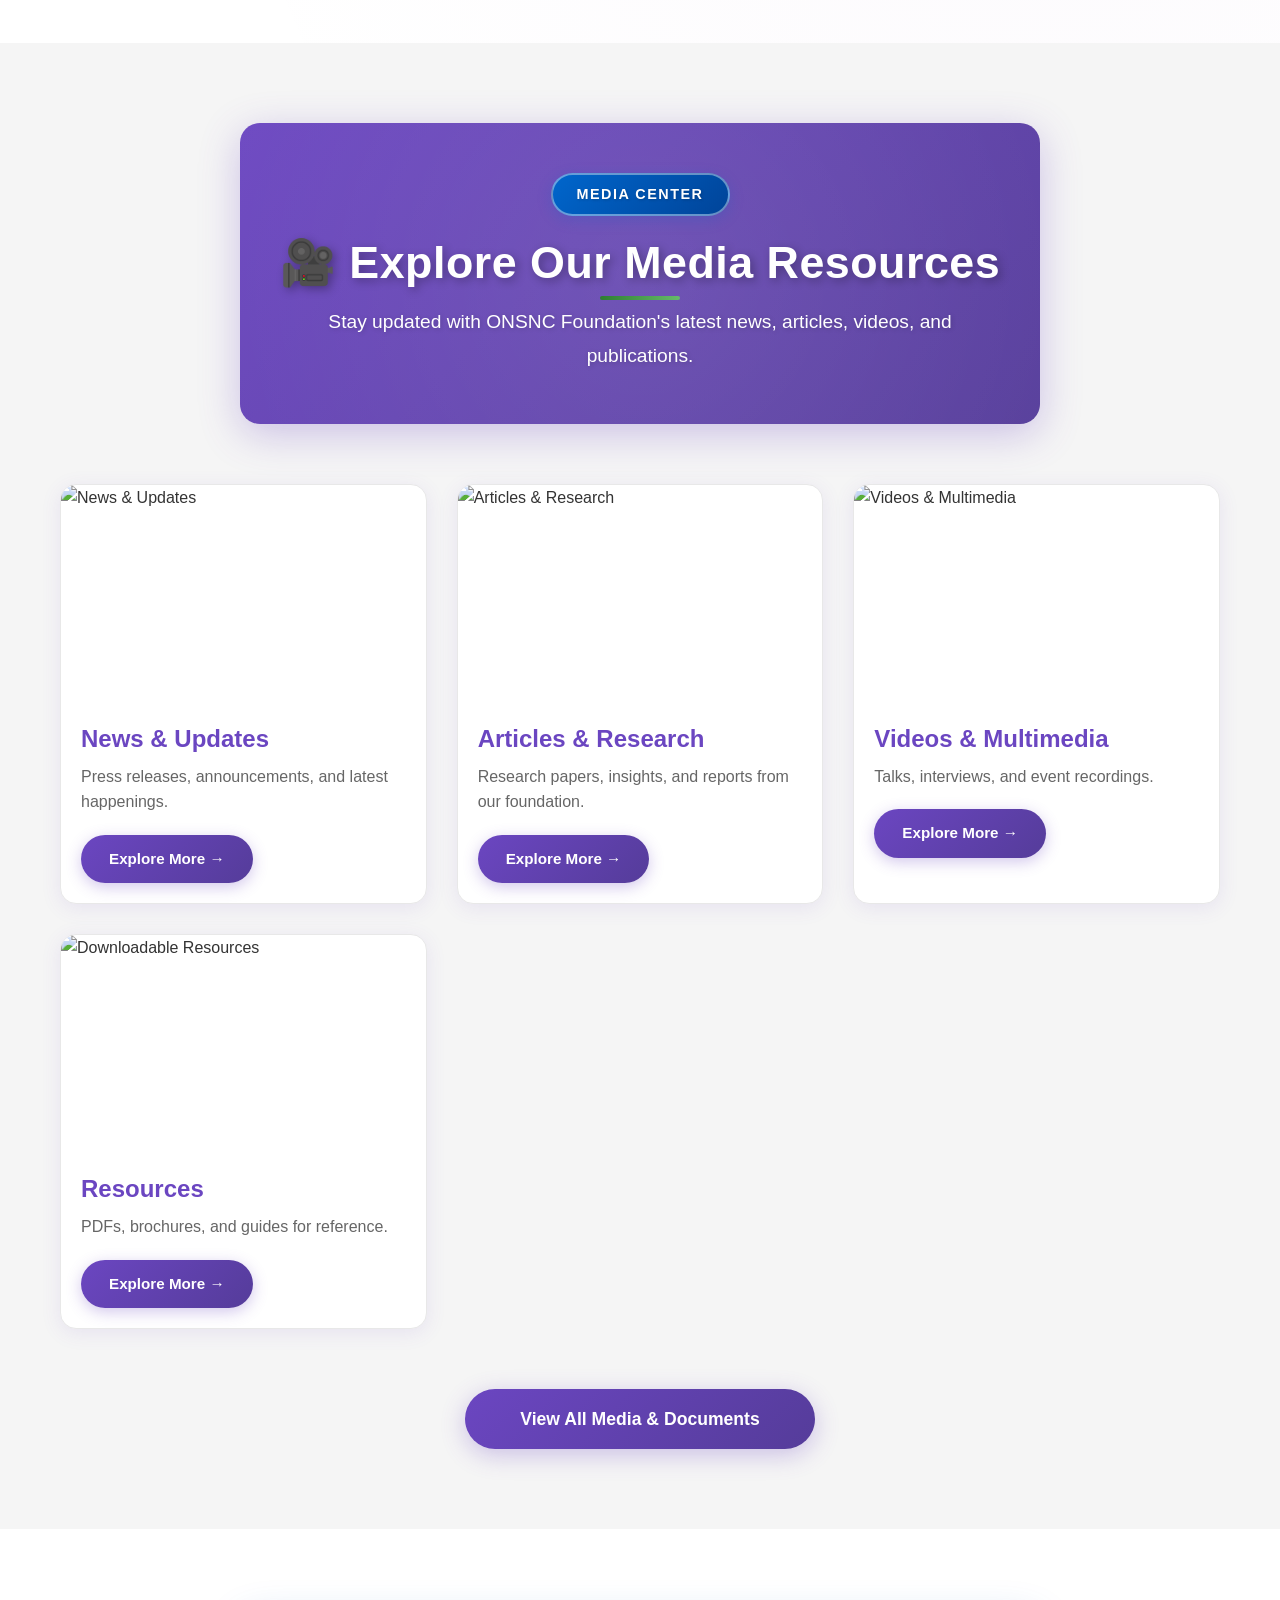
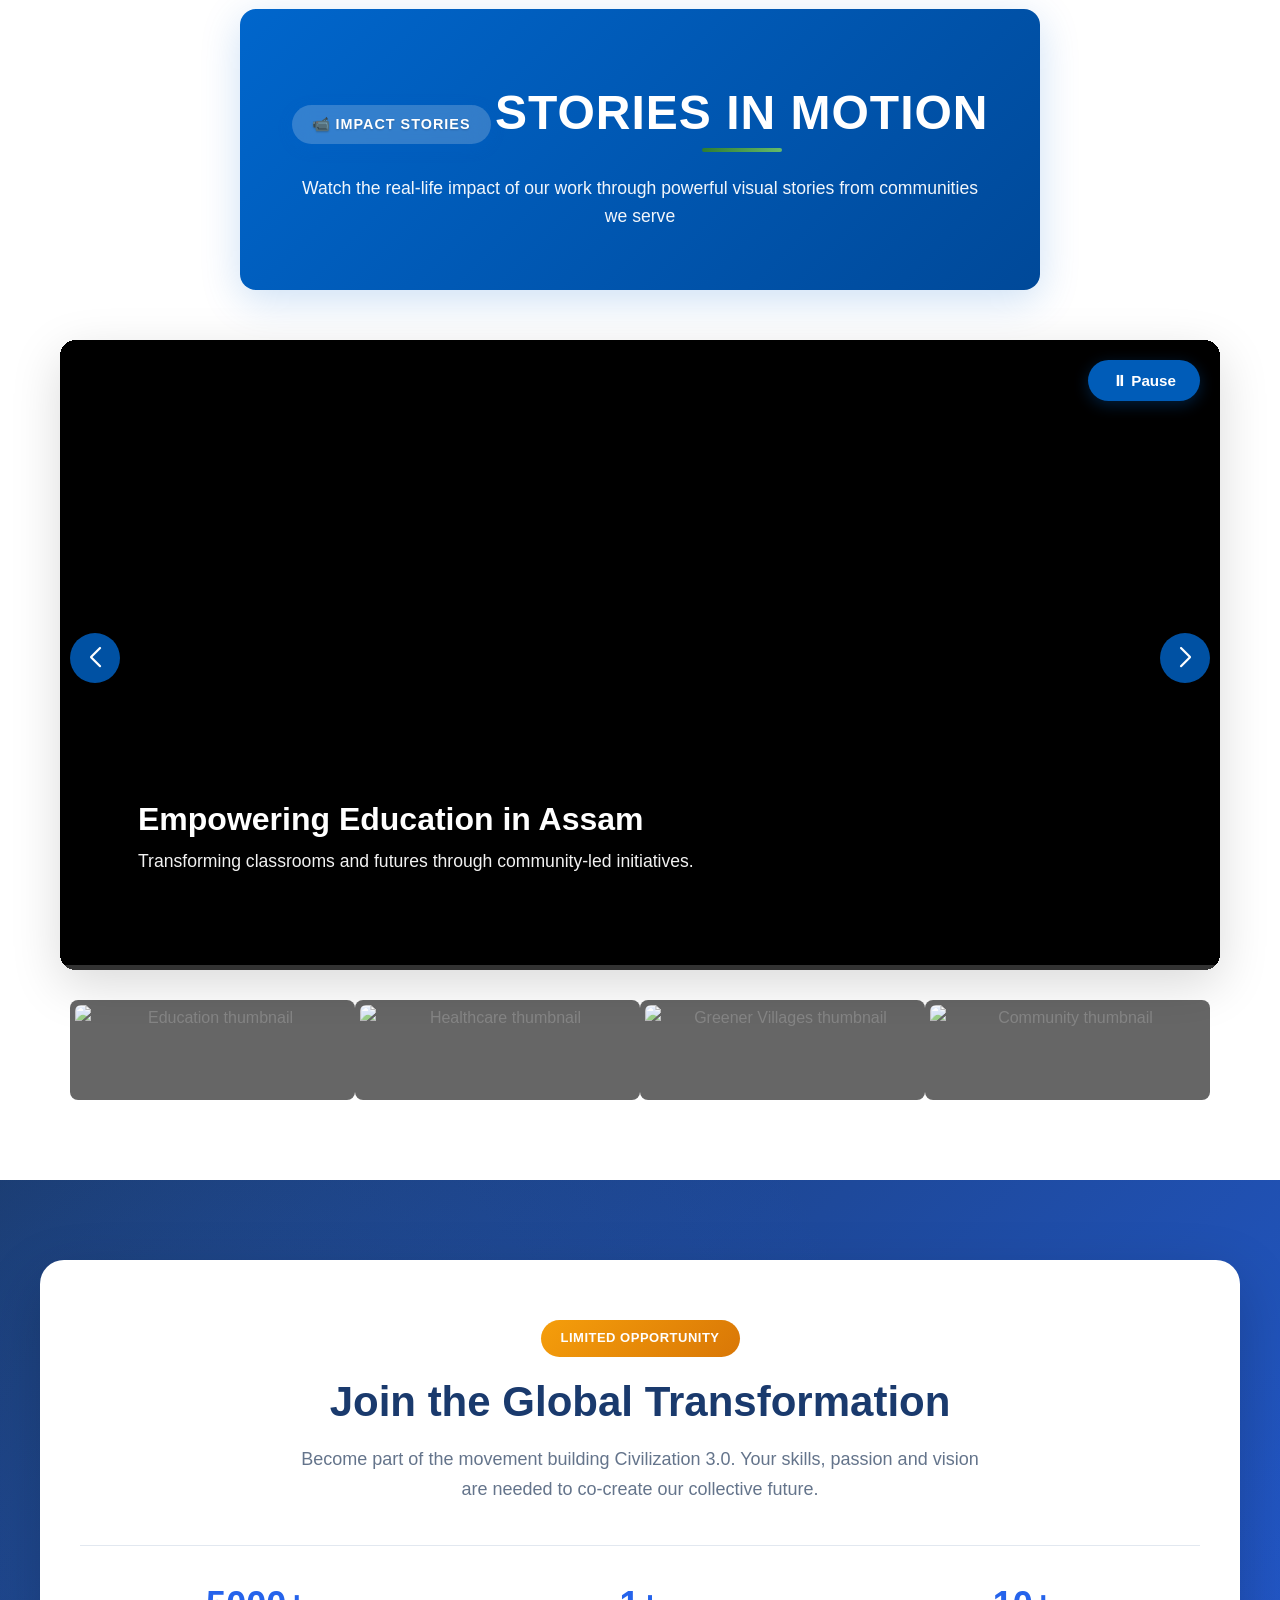
==== commit 3b933d2b: "Update index.html" ====
--- a/index.html
+++ b/index.html
@@ -1079,15 +1079,15 @@
                 <!-- Stats -->
                 <div class="onsnc-cta-stats">
                     <div class="onsnc-stat-item">
-                        <span class="onsnc-stat-number">50,000+</span>
+                        <span class="onsnc-stat-number">5000+</span>
                         <span class="onsnc-stat-label">Members</span>
                     </div>
                     <div class="onsnc-stat-item">
-                        <span class="onsnc-stat-number">120+</span>
+                        <span class="onsnc-stat-number">1+</span>
                         <span class="onsnc-stat-label">Countries</span>
                     </div>
                     <div class="onsnc-stat-item">
-                        <span class="onsnc-stat-number">1,000+</span>
+                        <span class="onsnc-stat-number">10+</span>
                         <span class="onsnc-stat-label">Projects</span>
                     </div>
                 </div>
@@ -1109,7 +1109,7 @@
                     <p class="onsnc-donate-text">Every contribution helps us build a better future for all</p>
                 </div>
                 
-                <a href="#donate" class="onsnc-btn-donate">
+                <a href="donate.html" class="onsnc-btn-donate">
                     <span>Donate Now</span>
                     <i class="fas fa-arrow-right"></i>
                 </a>
--- a/project-initiatives.css
+++ b/project-initiatives.css
@@ -6,17 +6,20 @@
 }
 
 :root {
-  --primary-green: #1a5333;
-  --light-green: #2e7d5a;
-  --accent-green: #4caf50;
-  --light-bg: #f9f9f9;
+  --primary-green: #2e7d32;
+  --light-green: #4caf50;
+  --accent-green: #66bb6a;
+  --light-gray: #f8f9fa;
+  --medium-gray: #e9ecef;
+  --dark-gray: #495057;
   --white: #ffffff;
   --text-dark: #333333;
+  --text-medium: #555555;
   --text-light: #777777;
 }
 
 body {
-  background-color: var(--light-bg);
+  background-color: var(--light-gray);
   color: var(--text-dark);
   line-height: 1.6;
 }
@@ -29,40 +32,75 @@
 
 /* Projects Section */
 #projects {
-  background: linear-gradient(135deg, var(--primary-green) 0%, var(--light-green) 100%);
-  color: var(--white);
+  background-color: var(--light-gray);
+  color: var(--text-dark);
   padding: 80px 0;
+  position: relative;
+  overflow: hidden;
+}
+
+#projects::before {
+  content: "";
+  position: absolute;
+  top: 0;
+  left: 0;
+  width: 100%;
+  height: 100%;
+  background: url("data:image/svg+xml,%3Csvg width='100' height='100' viewBox='0 0 100 100' xmlns='http://www.w3.org/2000/svg'%3E%3Cpath d='M11 18c3.866 0 7-3.134 7-7s-3.134-7-7-7-7 3.134-7 7 3.134 7 7 7zm48 25c3.866 0 7-3.134 7-7s-3.134-7-7-7-7 3.134-7 7 3.134 7 7 7zm-43-7c1.657 0 3-1.343 3-3s-1.343-3-3-3-3 1.343-3 3 1.343 3 3 3zm63 31c1.657 0 3-1.343 3-3s-1.343-3-3-3-3 1.343-3 3 1.343 3 3 3zM34 90c1.657 0 3-1.343 3-3s-1.343-3-3-3-3 1.343-3 3 1.343 3 3 3zm56-76c1.657 0 3-1.343 3-3s-1.343-3-3-3-3 1.343-3 3 1.343 3 3 3zM12 86c2.21 0 4-1.79 4-4s-1.79-4-4-4-4 1.79-4 4 1.79 4 4 4zm28-65c2.21 0 4-1.79 4-4s-1.79-4-4-4-4 1.79-4 4 1.79 4 4 4zm23-11c2.76 0 5-2.24 5-5s-2.24-5-5-5-5 2.24-5 5 2.24 5 5 5zm-6 60c2.21 0 4-1.79 4-4s-1.79-4-4-4-4 1.79-4 4 1.79 4 4 4zm29 22c2.76 0 5-2.24 5-5s-2.24-5-5-5-5 2.24-5 5 2.24 5 5 5zM32 63c2.76 0 5-2.24 5-5s-2.24-5-5-5-5 2.24-5 5 2.24 5 5 5zm57-13c2.76 0 5-2.24 5-5s-2.24-5-5-5-5 2.24-5 5 2.24 5 5 5zm-9-21c1.105 0 2-.895 2-2s-.895-2-2-2-2 .895-2 2 .895 2 2 2zM60 91c1.105 0 2-.895 2-2s-.895-2-2-2-2 .895-2 2 .895 2 2 2zM35 41c1.105 0 2-.895 2-2s-.895-2-2-2-2 .895-2 2 .895 2 2 2zM12 60c1.105 0 2-.895 2-2s-.895-2-2-2-2 .895-2 2 .895 2 2 2z' fill='%23007c3b' fill-opacity='0.03' fill-rule='evenodd'/%3E%3C/svg%3E");
+  opacity: 0.5;
 }
 
 .section-header {
   text-align: center;
   margin-bottom: 60px;
+  position: relative;
+  z-index: 2;
 }
 
 .section-badge {
   display: inline-block;
-  background-color: rgba(255, 255, 255, 0.2);
+  background: linear-gradient(135deg, var(--primary-green) 0%, var(--light-green) 100%);
   color: var(--white);
-  padding: 8px 20px;
+  padding: 12px 28px;
   border-radius: 30px;
   font-size: 14px;
-  font-weight: 600;
-  letter-spacing: 1px;
+  font-weight: 700;
+  letter-spacing: 1.5px;
+  margin-bottom: 25px;
+  text-transform: uppercase;
+  box-shadow: 0 4px 15px rgba(46, 125, 50, 0.3);
+  text-shadow: 0 1px 2px rgba(0, 0, 0, 0.2);
+}
+
+.section-header h2 {
+  font-size: 42px;
   margin-bottom: 20px;
-  text-transform: uppercase;
-}
-
-.section-header h2 {
-  font-size: 36px;
-  margin-bottom: 20px;
-  color: var(--white);
+  color: var(--text-dark);
+  font-weight: 700;
+  letter-spacing: -0.5px;
+  position: relative;
+  display: inline-block;
+}
+
+.section-header h2::after {
+  content: "";
+  position: absolute;
+  bottom: -10px;
+  left: 50%;
+  transform: translateX(-50%);
+  width: 80px;
+  height: 4px;
+  background: linear-gradient(to right, var(--primary-green), var(--accent-green));
+  border-radius: 2px;
 }
 
 .section-header p {
   font-size: 18px;
   max-width: 700px;
-  margin: 0 auto;
-  color: rgba(255, 255, 255, 0.8);
+  margin: 40px auto 0;
+  color: var(--text-medium);
+  line-height: 1.8;
+  font-weight: 400;
 }
 
 .projects-grid {
@@ -70,15 +108,19 @@
   grid-template-columns: repeat(auto-fit, minmax(350px, 1fr));
   gap: 30px;
   margin-bottom: 50px;
+  position: relative;
+  z-index: 2;
 }
 
 .project-card {
   background-color: var(--white);
-  border-radius: 12px;
+  border-radius: 16px;
   overflow: hidden;
-  box-shadow: 0 10px 30px rgba(0, 0, 0, 0.1);
-  transition: transform 0.3s ease, box-shadow 0.3s ease;
-  color: var(--text-dark);
+  box-shadow: 0 10px 30px rgba(0, 0, 0, 0.08);
+  transition: all 0.4s ease;
+  color: var(--text-dark);
+  position: relative;
+  border: 1px solid var(--medium-gray);
 }
 
 .project-card:hover {
@@ -94,7 +136,7 @@
 }
 
 .project-card:hover .card-image {
-  transform: scale(1.05);
+  transform: scale(1.08);
 }
 
 .card-content {
@@ -107,21 +149,25 @@
   justify-content: center;
   width: 60px;
   height: 60px;
-  background-color: rgba(26, 83, 51, 0.1);
+  background: linear-gradient(135deg, var(--primary-green) 0%, var(--accent-green) 100%);
   border-radius: 50%;
   font-size: 24px;
   margin-bottom: 20px;
+  color: white;
+  box-shadow: 0 4px 10px rgba(46, 125, 50, 0.3);
 }
 
 .project-card h3 {
   font-size: 22px;
   margin-bottom: 15px;
   color: var(--primary-green);
+  font-weight: 700;
 }
 
 .project-card p {
-  color: var(--text-light);
+  color: var(--text-medium);
   margin-bottom: 20px;
+  line-height: 1.7;
 }
 
 .project-features {
@@ -150,11 +196,15 @@
   color: var(--primary-green);
   font-weight: 600;
   text-decoration: none;
-  transition: color 0.3s ease;
+  transition: all 0.3s ease;
+  padding: 8px 0;
+  border-bottom: 2px solid transparent;
 }
 
 .card-link:hover {
   color: var(--light-green);
+  border-bottom: 2px solid var(--light-green);
+  padding-right: 10px;
 }
 
 /* Filter Buttons */
@@ -164,22 +214,27 @@
   flex-wrap: wrap;
   gap: 15px;
   margin-top: 30px;
+  position: relative;
+  z-index: 2;
 }
 
 .filter-btn {
-  background-color: rgba(255, 255, 255, 0.2);
-  color: var(--white);
-  border: none;
-  padding: 10px 20px;
+  background-color: var(--white);
+  color: var(--text-medium);
+  border: 1px solid var(--medium-gray);
+  padding: 12px 24px;
   border-radius: 30px;
   cursor: pointer;
   font-weight: 600;
   transition: all 0.3s ease;
+  box-shadow: 0 2px 5px rgba(0, 0, 0, 0.05);
 }
 
 .filter-btn:hover, .filter-btn.active {
-  background-color: var(--white);
-  color: var(--primary-green);
+  background: linear-gradient(135deg, var(--primary-green) 0%, var(--light-green) 100%);
+  color: var(--white);
+  box-shadow: 0 5px 15px rgba(46, 125, 50, 0.3);
+  border-color: transparent;
 }
 
 /* Animation for cards */
@@ -210,7 +265,7 @@
   }
   
   .section-header h2 {
-    font-size: 28px;
+    font-size: 32px;
   }
   
   .filter-buttons {
@@ -218,8 +273,12 @@
   }
   
   .filter-btn {
-    padding: 8px 16px;
+    padding: 10px 18px;
     font-size: 14px;
   }
-}
-
+  
+  .section-badge {
+    padding: 10px 20px;
+    font-size: 13px;
+  }
+}
